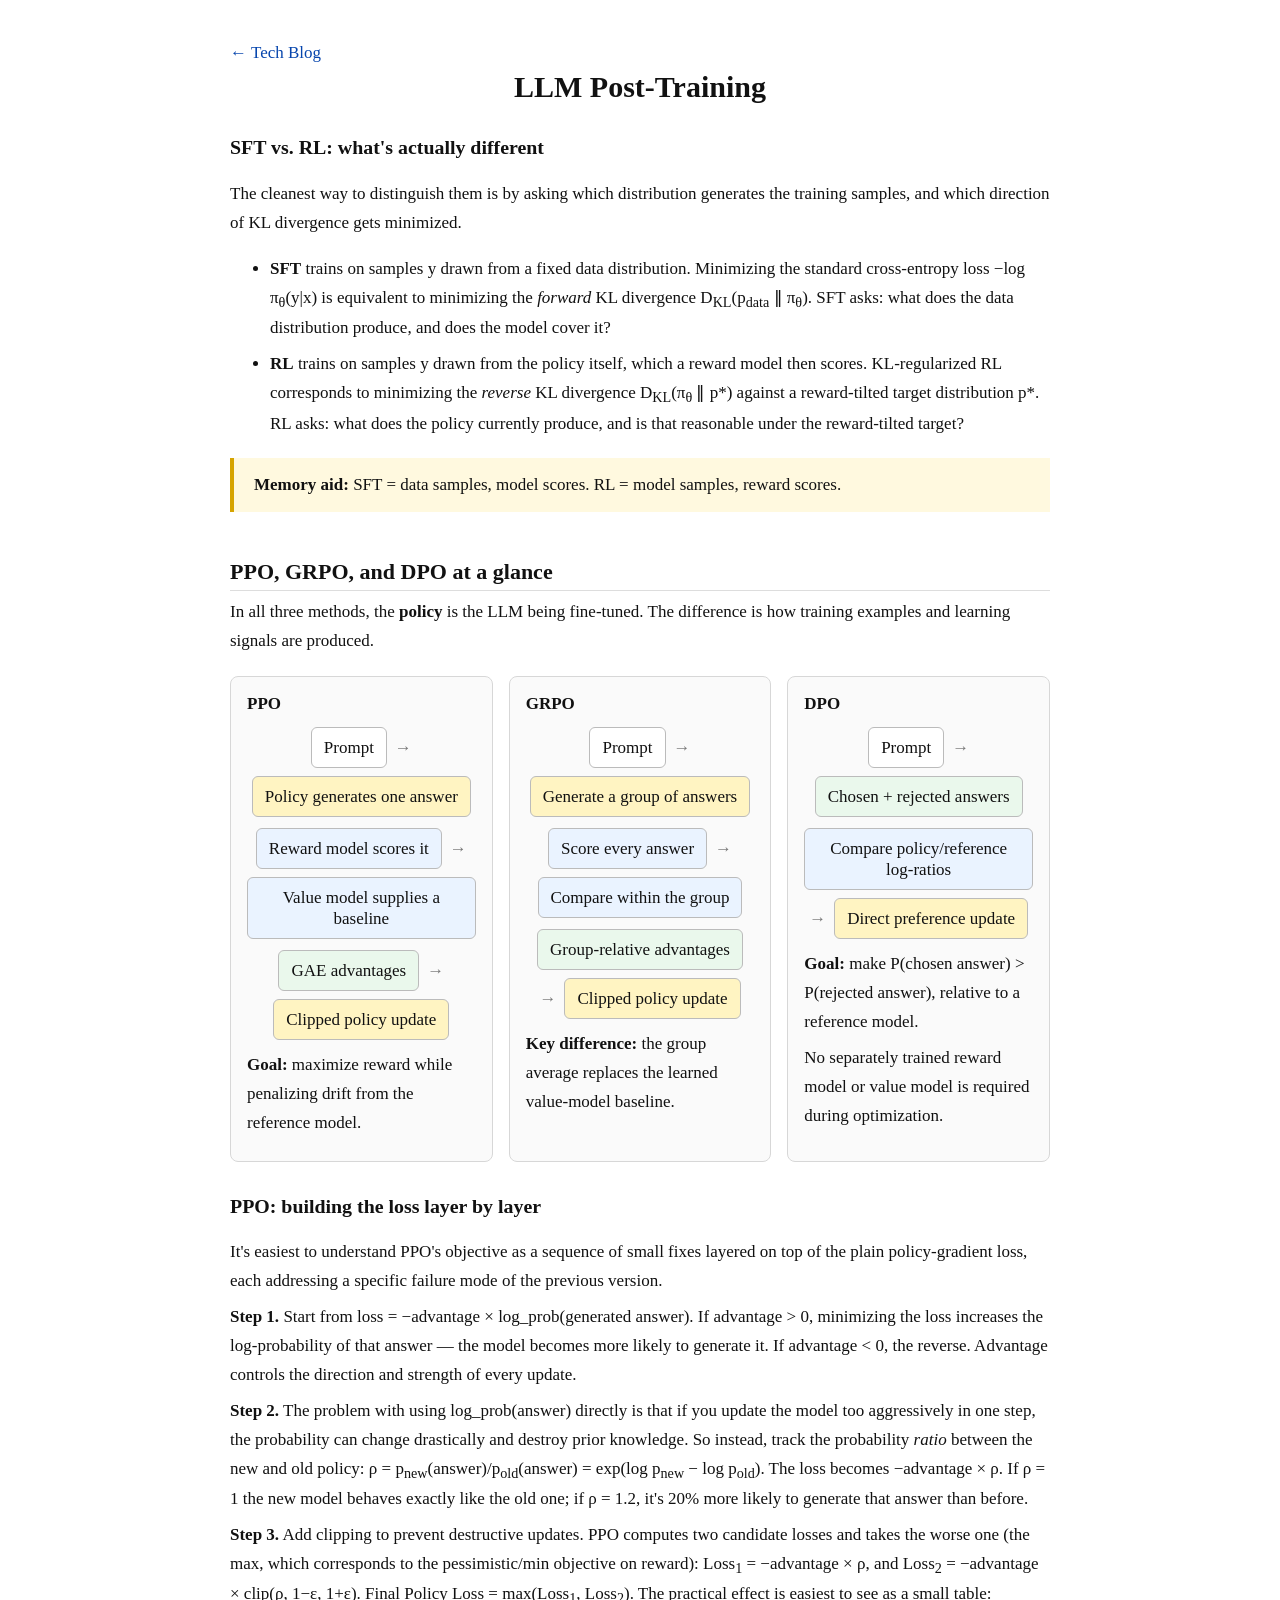
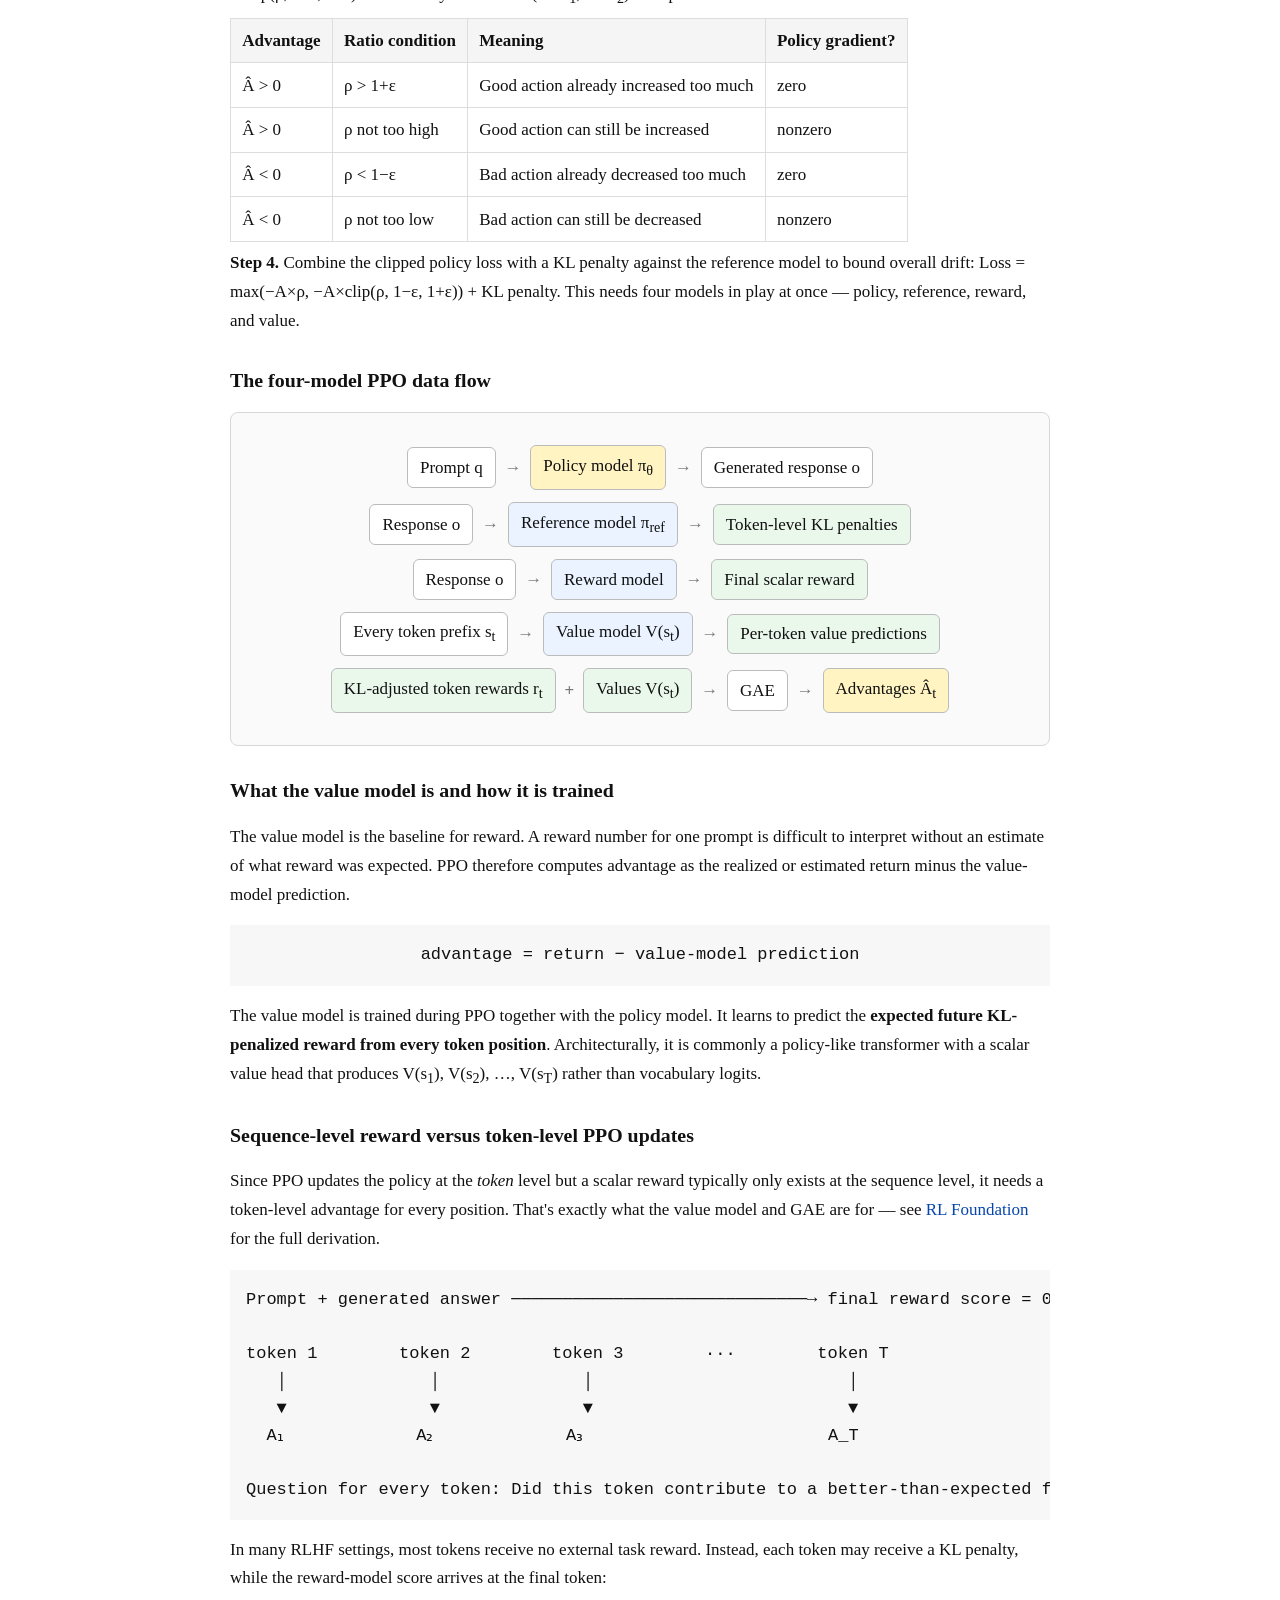
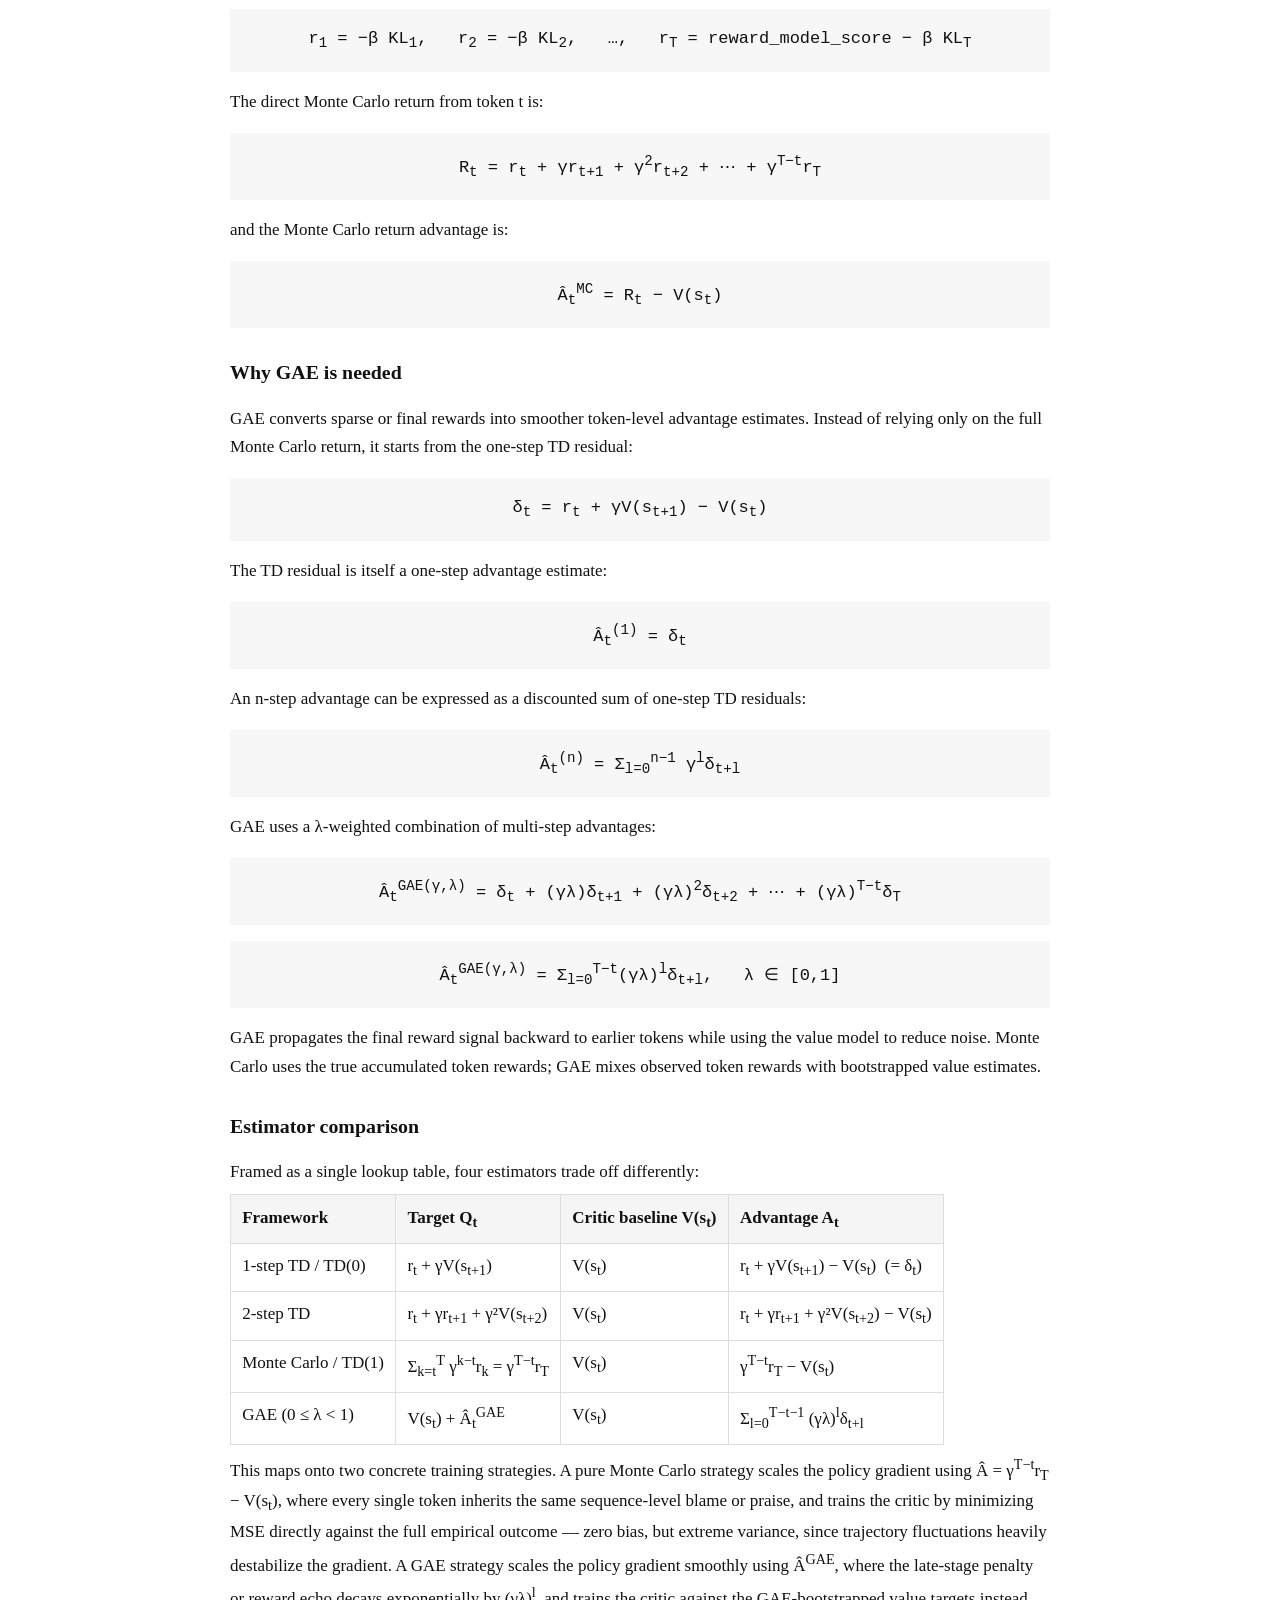
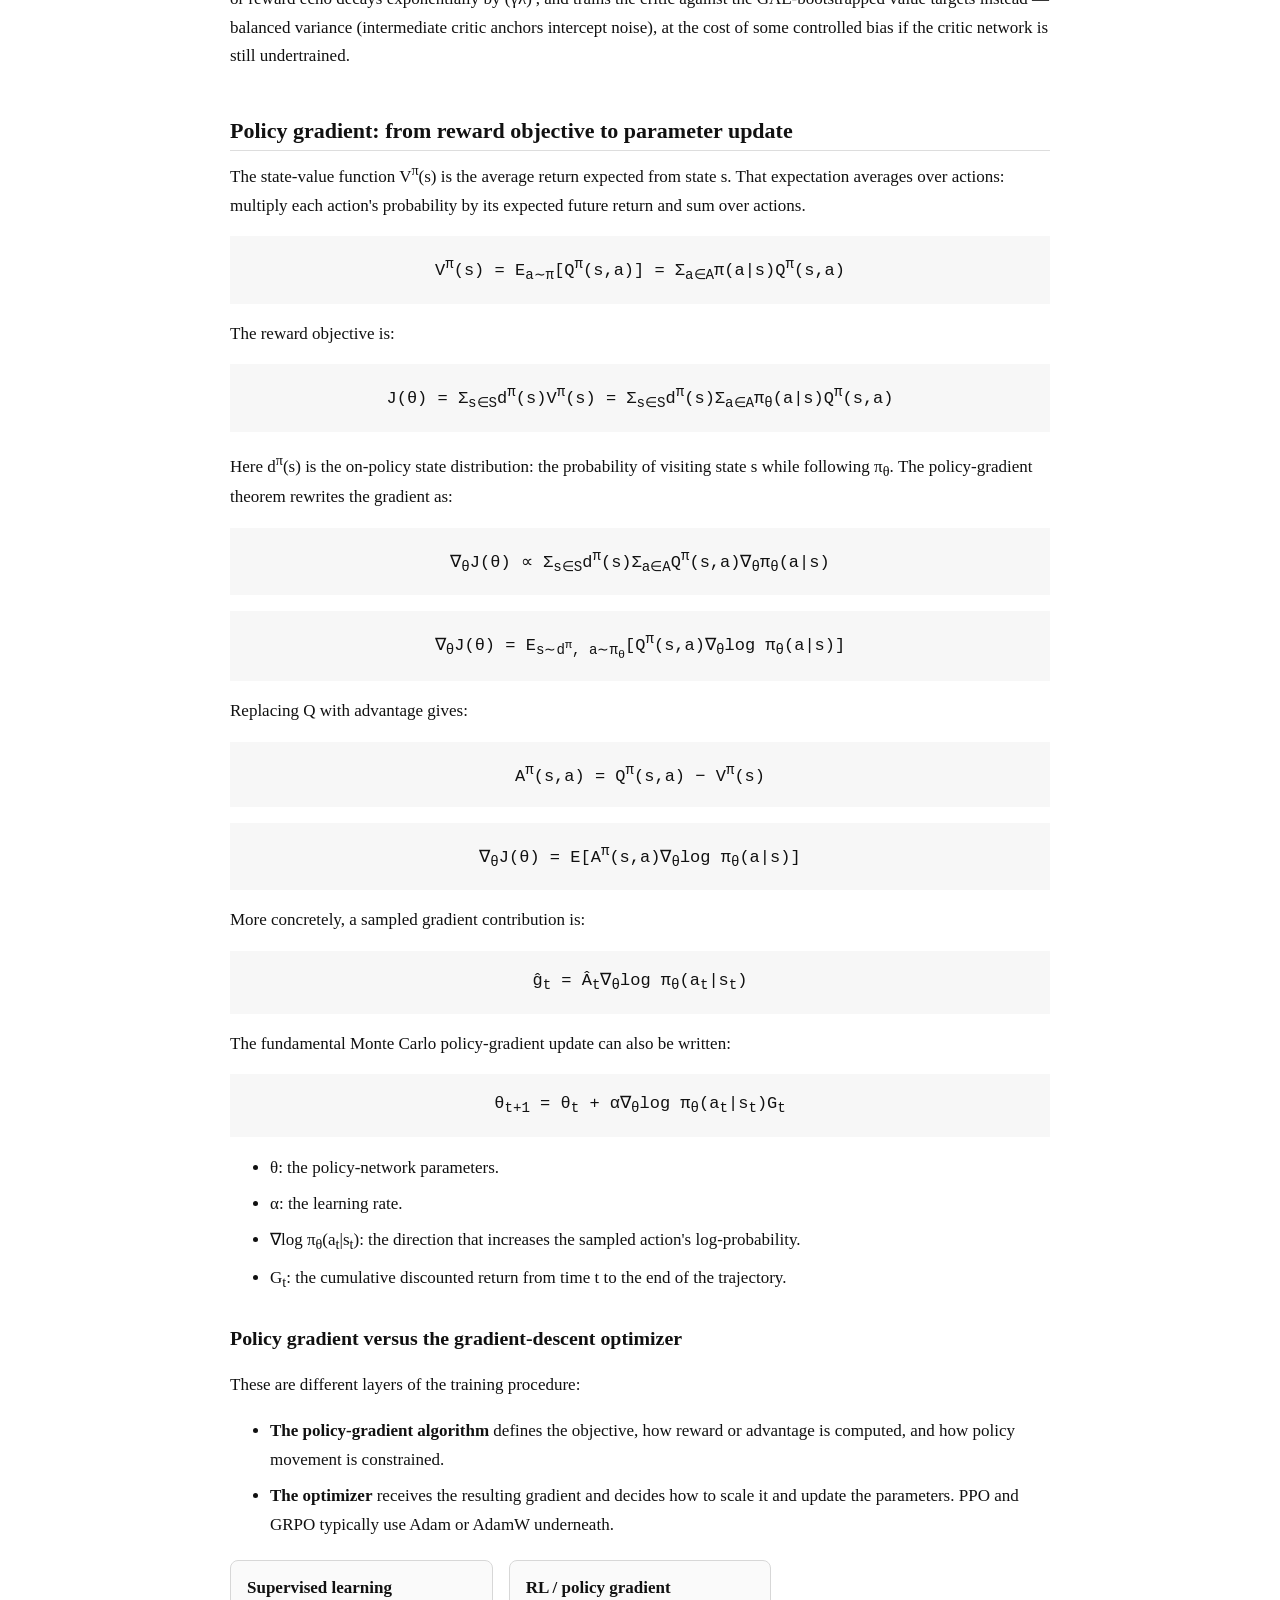
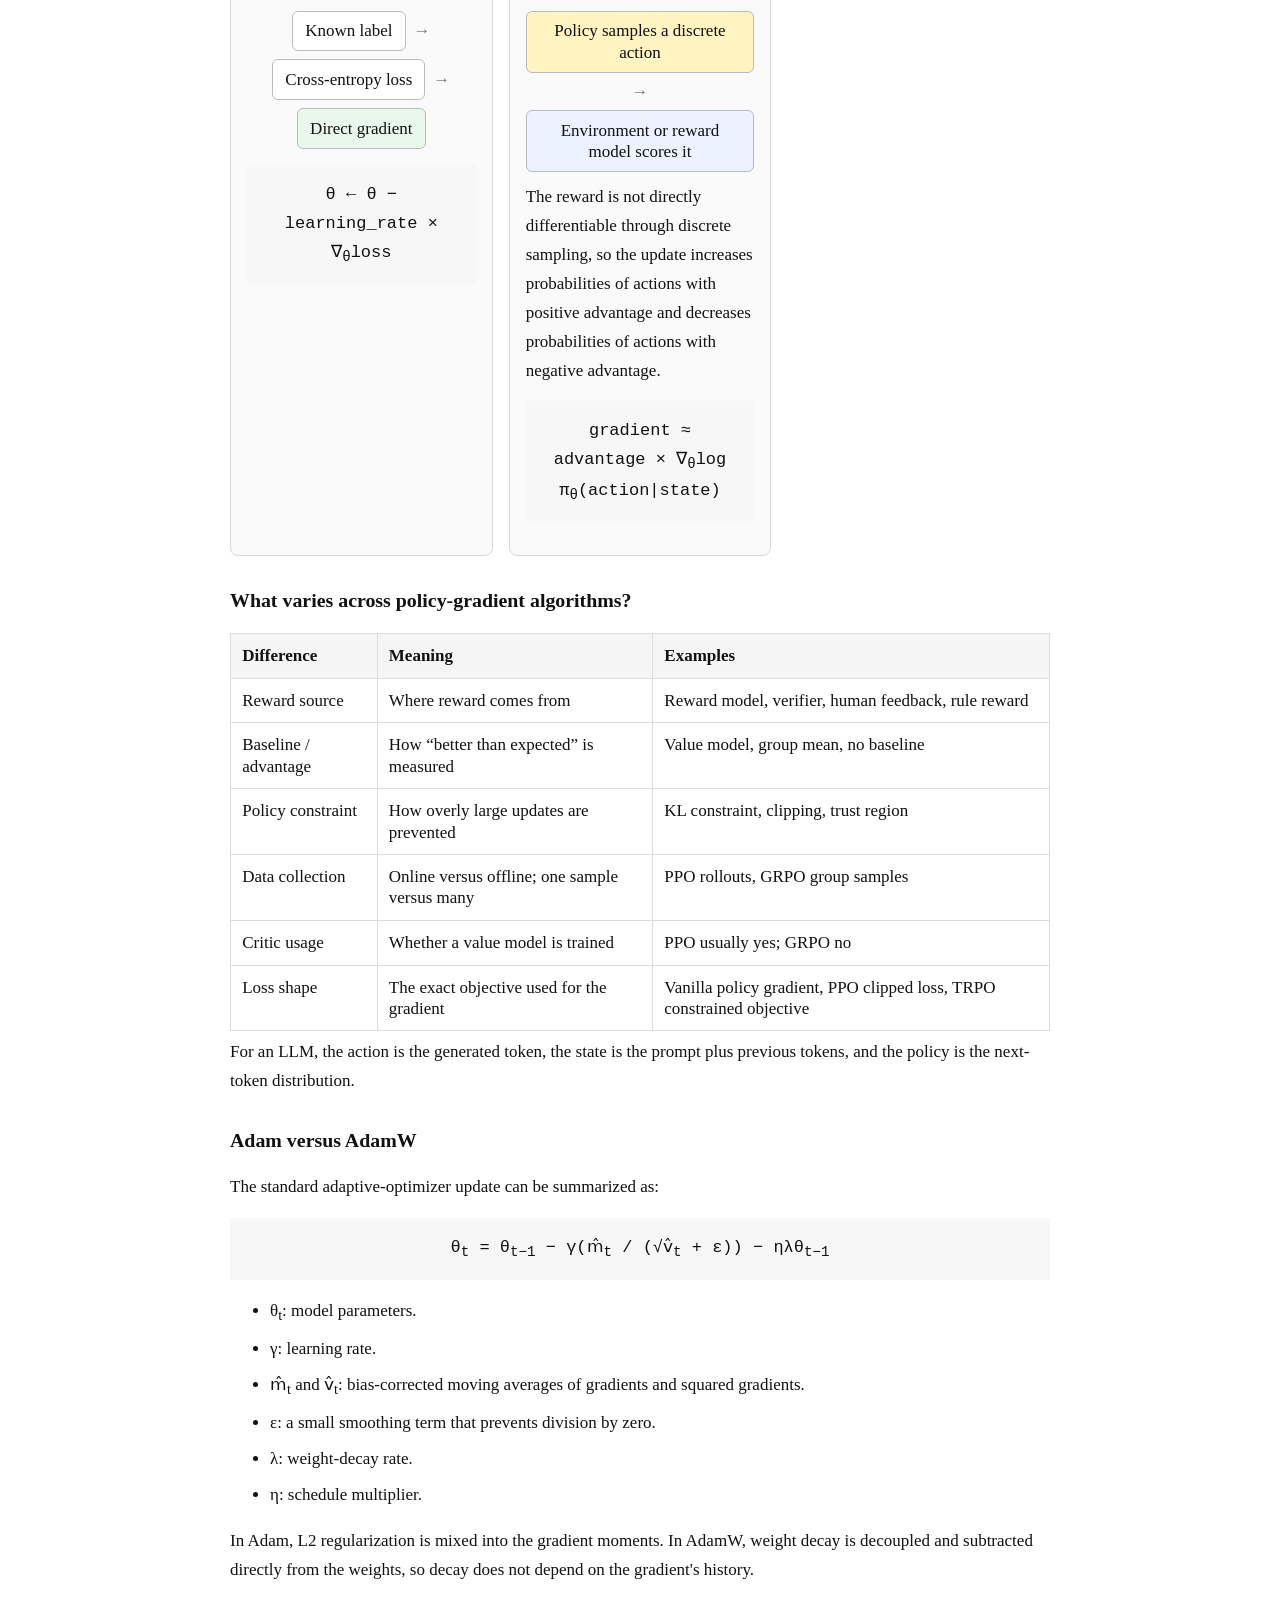
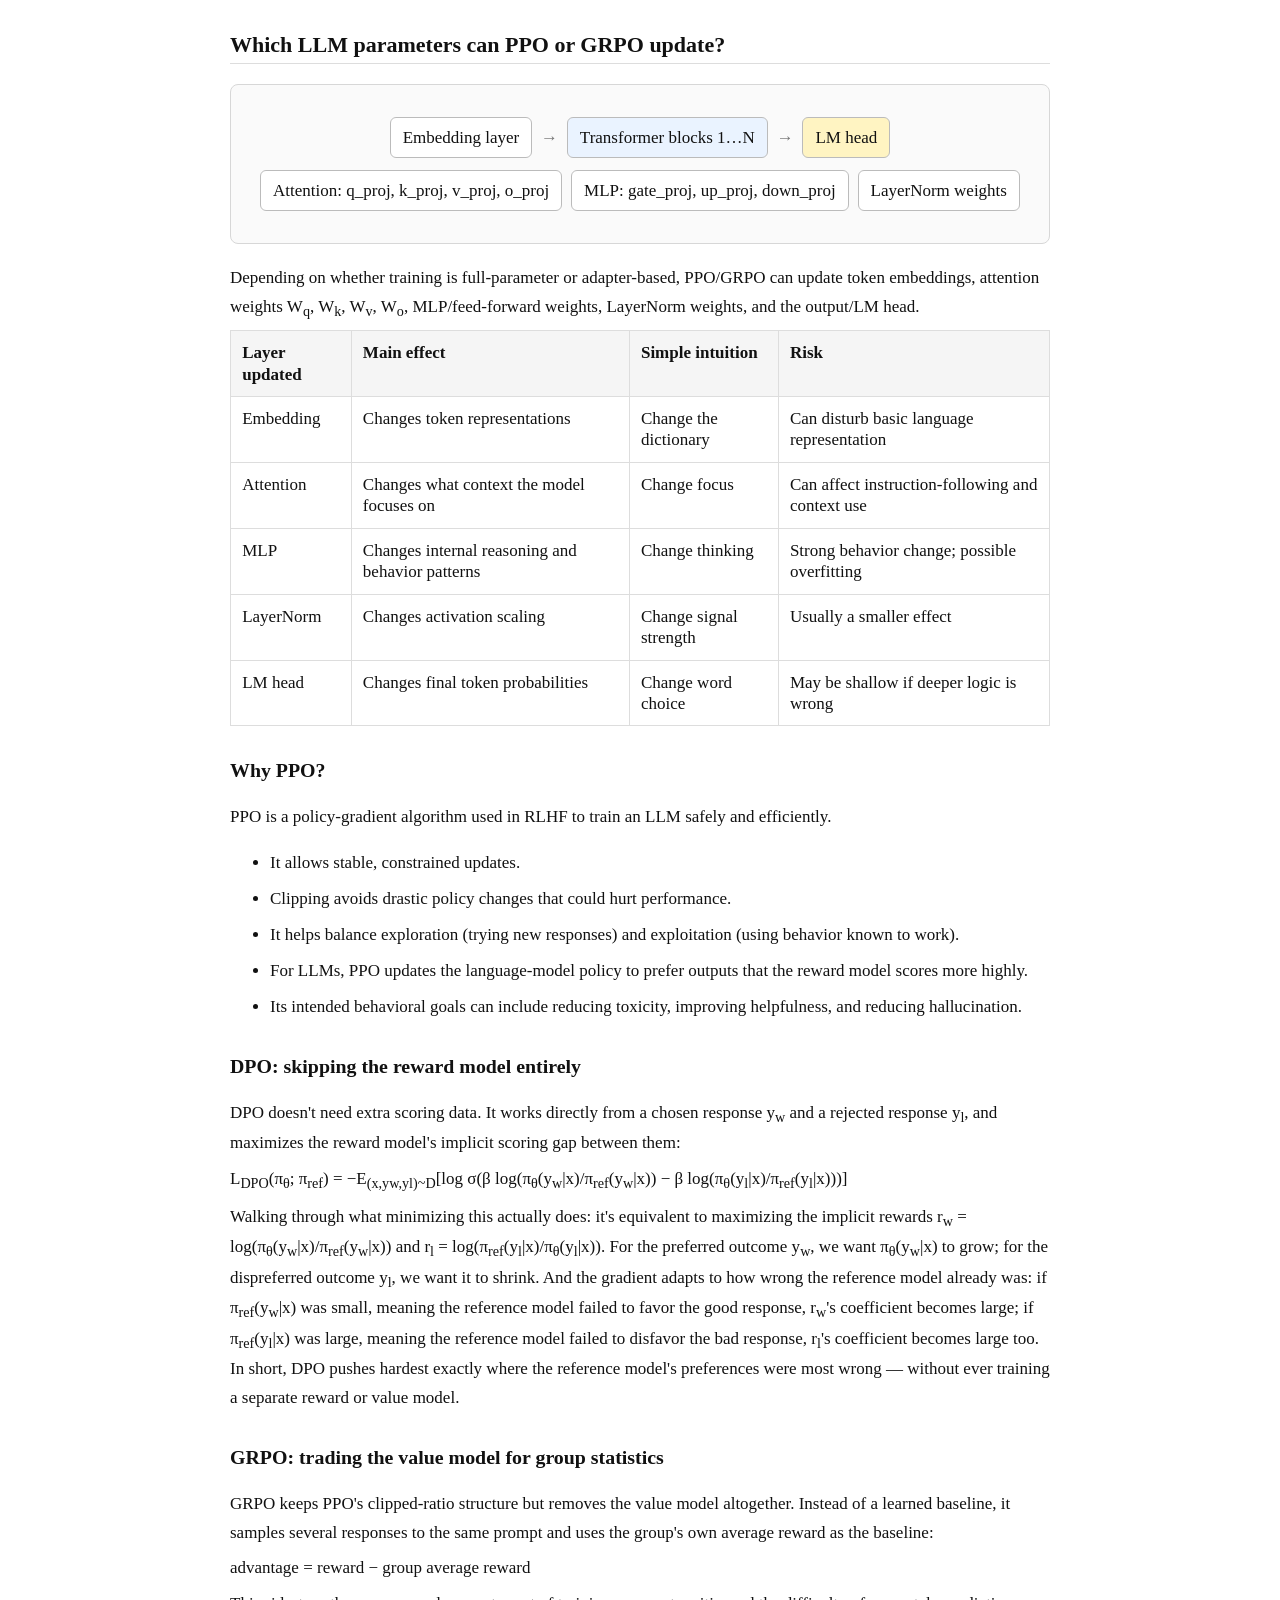
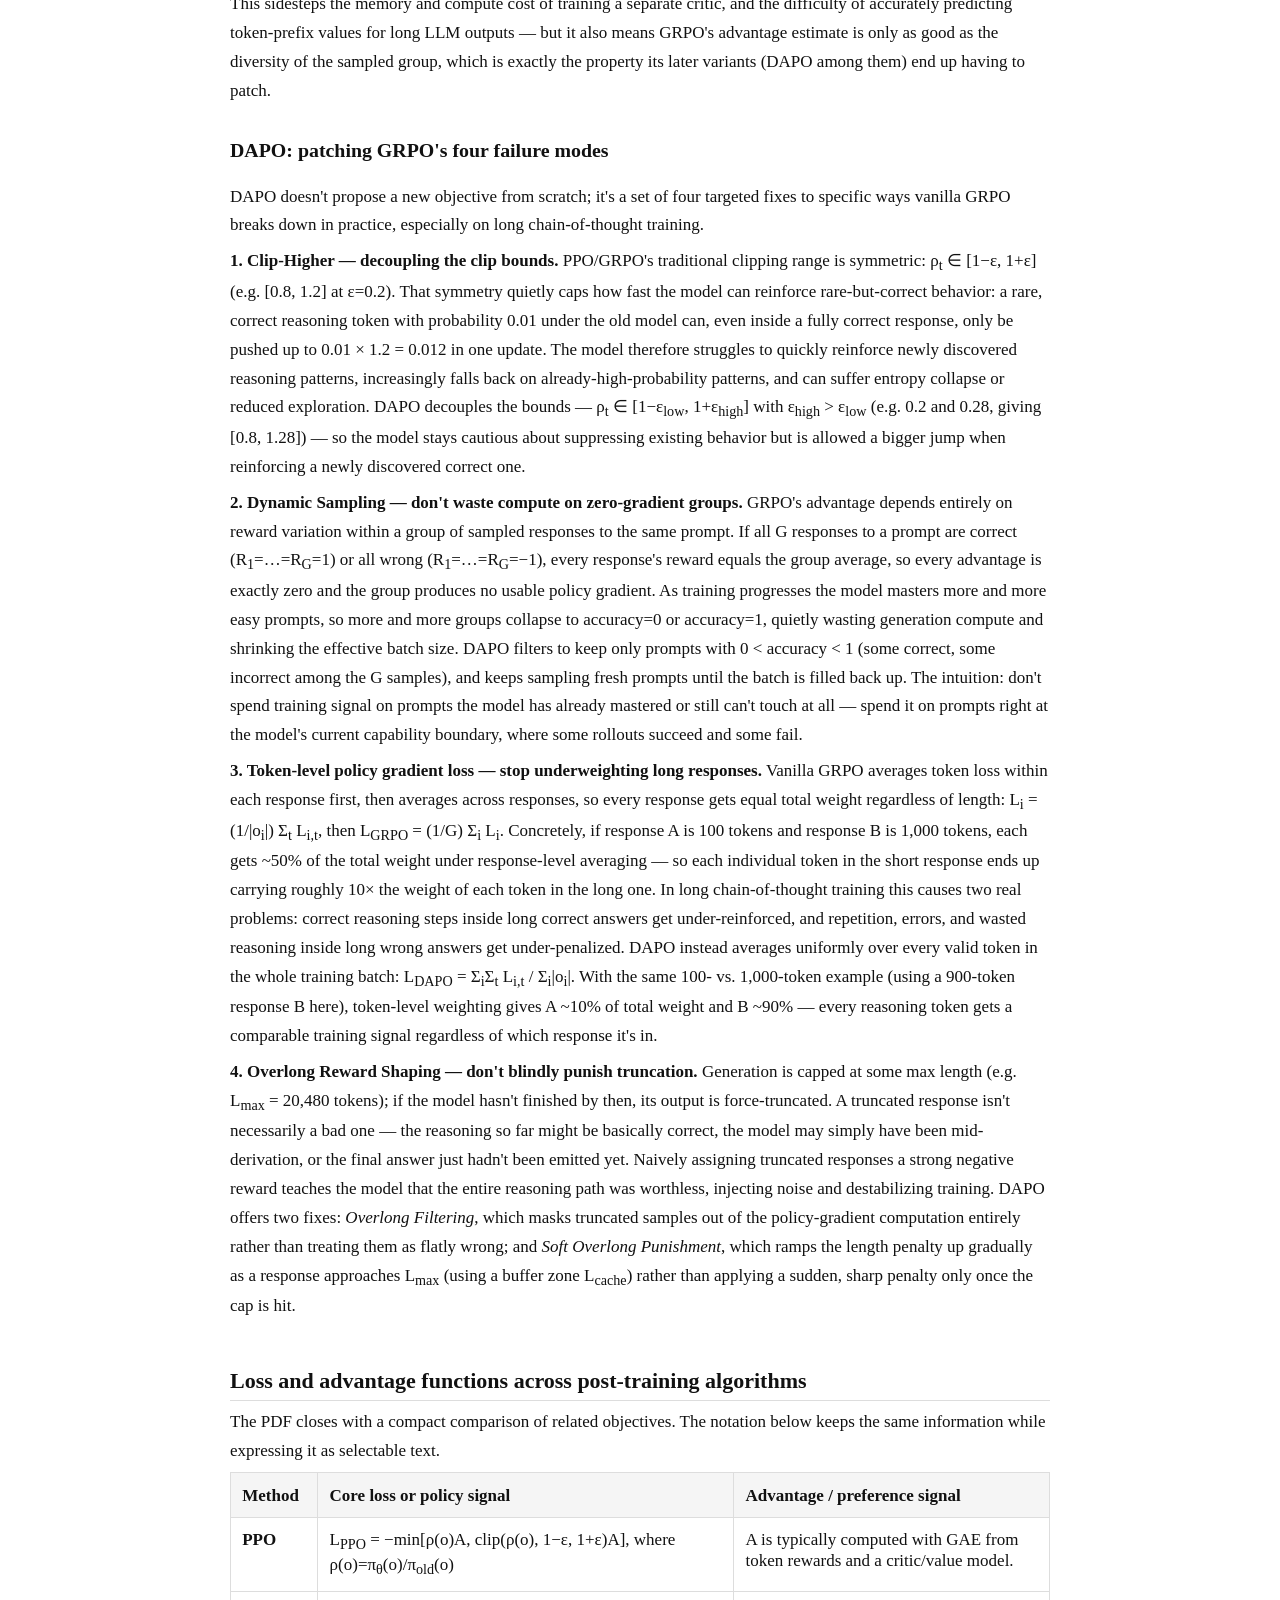
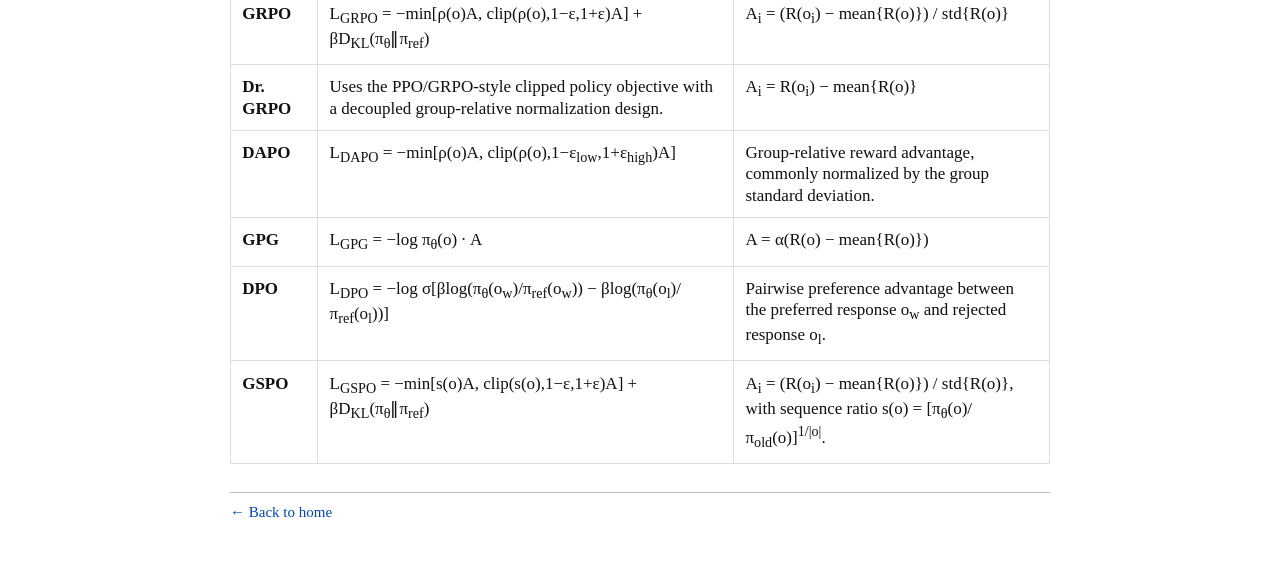
==== llm-post-training.html @ 21032af7 "Add comprehensive LLM post-training guide" ====
<!doctype html>
<html lang="en">
<head>
  <meta charset="utf-8">
  <meta name="viewport" content="width=device-width, initial-scale=1">
  <title>LLM Post-Training — Tech Blog — Anqi Bao</title>
  <meta name="description" content="Anqi Bao's notes on LLM post-training: SFT vs. RL, PPO, DPO, GRPO, and DAPO's fixes to GRPO's failure modes.">
  <link rel="stylesheet" href="style.css">
  <style>
    .notes-section { max-width: 980px; margin-inline: auto; }
    .notes-section h2 { margin-top: 3rem; padding-bottom: .4rem; border-bottom: 1px solid #ddd; }
    .notes-section h3 { margin-top: 2rem; }
    .notes-section p, .notes-section li { line-height: 1.7; }
    .notes-section li + li { margin-top: .45rem; }
    .math-block { margin: 1rem 0; padding: 1rem 1.25rem; overflow-x: auto; background: #f7f7f7; font-family: ui-monospace, SFMono-Regular, Menlo, Consolas, monospace; line-height: 1.7; text-align: center; }
    .flow-grid { display: grid; grid-template-columns: repeat(3, minmax(0, 1fr)); gap: 1rem; margin: 1.25rem 0; }
    .flow-card { padding: 1rem; border: 1px solid #d7d7d7; border-radius: 8px; background: #fafafa; }
    .flow-card h4 { margin: 0 0 .8rem; }
    .flow-line { display: flex; align-items: center; justify-content: center; gap: .5rem; flex-wrap: wrap; margin: .7rem 0; }
    .flow-node { padding: .55rem .75rem; border: 1px solid #bbb; border-radius: 6px; background: #fff; text-align: center; }
    .flow-node.policy { background: #fff4c2; }
    .flow-node.model { background: #eaf3ff; }
    .flow-node.signal { background: #eaf8ec; }
    .arrow { color: #777; font-weight: 700; }
    .architecture { margin: 1.25rem 0; padding: 1.25rem; border: 1px solid #d7d7d7; border-radius: 8px; background: #fafafa; }
    .architecture-row { display: flex; align-items: center; justify-content: center; gap: .55rem; flex-wrap: wrap; margin: .75rem 0; }
    .timeline { margin: 1rem 0; padding: 1rem; overflow-x: auto; white-space: pre; background: #f7f7f7; font-family: ui-monospace, SFMono-Regular, Menlo, Consolas, monospace; line-height: 1.6; }
    .note-box { margin: 1.25rem 0; padding: 1rem 1.25rem; border-left: 4px solid #d6a400; background: #fff9df; }
    .notes-section table { display: block; width: 100%; overflow-x: auto; border-collapse: collapse; }
    .notes-section th, .notes-section td { padding: .7rem; border: 1px solid #ddd; text-align: left; vertical-align: top; }
    .notes-section th { background: #f5f5f5; }
    @media (max-width: 760px) { .flow-grid { grid-template-columns: 1fr; } }
  </style>
</head>
<body>
  <main>
    <header class="notes-header">
      <p><a href="notes.html">&larr; Tech Blog</a></p>
      <h1>LLM Post-Training</h1>
    </header>

    <section class="notes-section">
      <h3>SFT vs. RL: what's actually different</h3>
      <p>The cleanest way to distinguish them is by asking which distribution generates the training samples, and which direction of KL divergence gets minimized.</p>
      <ul>
        <li><strong>SFT</strong> trains on samples y drawn from a fixed data distribution. Minimizing the standard cross-entropy loss −log π<sub>θ</sub>(y|x) is equivalent to minimizing the <em>forward</em> KL divergence D<sub>KL</sub>(p<sub>data</sub> ‖ π<sub>θ</sub>). SFT asks: what does the data distribution produce, and does the model cover it?</li>
        <li><strong>RL</strong> trains on samples y drawn from the policy itself, which a reward model then scores. KL-regularized RL corresponds to minimizing the <em>reverse</em> KL divergence D<sub>KL</sub>(π<sub>θ</sub> ‖ p*) against a reward-tilted target distribution p*. RL asks: what does the policy currently produce, and is that reasonable under the reward-tilted target?</li>
      </ul>
      <div class="note-box"><strong>Memory aid:</strong> SFT = data samples, model scores. RL = model samples, reward scores.</div>

      <h2>PPO, GRPO, and DPO at a glance</h2>
      <p>In all three methods, the <strong>policy</strong> is the LLM being fine-tuned. The difference is how training examples and learning signals are produced.</p>
      <div class="flow-grid" aria-label="Comparison of PPO, GRPO, and DPO workflows">
        <section class="flow-card">
          <h4>PPO</h4>
          <div class="flow-line"><span class="flow-node">Prompt</span><span class="arrow">→</span><span class="flow-node policy">Policy generates one answer</span></div>
          <div class="flow-line"><span class="flow-node model">Reward model scores it</span><span class="arrow">→</span><span class="flow-node model">Value model supplies a baseline</span></div>
          <div class="flow-line"><span class="flow-node signal">GAE advantages</span><span class="arrow">→</span><span class="flow-node policy">Clipped policy update</span></div>
          <p><strong>Goal:</strong> maximize reward while penalizing drift from the reference model.</p>
        </section>
        <section class="flow-card">
          <h4>GRPO</h4>
          <div class="flow-line"><span class="flow-node">Prompt</span><span class="arrow">→</span><span class="flow-node policy">Generate a group of answers</span></div>
          <div class="flow-line"><span class="flow-node model">Score every answer</span><span class="arrow">→</span><span class="flow-node model">Compare within the group</span></div>
          <div class="flow-line"><span class="flow-node signal">Group-relative advantages</span><span class="arrow">→</span><span class="flow-node policy">Clipped policy update</span></div>
          <p><strong>Key difference:</strong> the group average replaces the learned value-model baseline.</p>
        </section>
        <section class="flow-card">
          <h4>DPO</h4>
          <div class="flow-line"><span class="flow-node">Prompt</span><span class="arrow">→</span><span class="flow-node signal">Chosen + rejected answers</span></div>
          <div class="flow-line"><span class="flow-node model">Compare policy/reference log-ratios</span><span class="arrow">→</span><span class="flow-node policy">Direct preference update</span></div>
          <p><strong>Goal:</strong> make P(chosen answer) &gt; P(rejected answer), relative to a reference model.</p>
          <p>No separately trained reward model or value model is required during optimization.</p>
        </section>
      </div>

      <h3>PPO: building the loss layer by layer</h3>
      <p>It's easiest to understand PPO's objective as a sequence of small fixes layered on top of the plain policy-gradient loss, each addressing a specific failure mode of the previous version.</p>
      <p><strong>Step 1.</strong> Start from loss = −advantage × log_prob(generated answer). If advantage &gt; 0, minimizing the loss increases the log-probability of that answer &mdash; the model becomes more likely to generate it. If advantage &lt; 0, the reverse. Advantage controls the direction and strength of every update.</p>
      <p><strong>Step 2.</strong> The problem with using log_prob(answer) directly is that if you update the model too aggressively in one step, the probability can change drastically and destroy prior knowledge. So instead, track the probability <em>ratio</em> between the new and old policy: ρ = p<sub>new</sub>(answer)/p<sub>old</sub>(answer) = exp(log p<sub>new</sub> − log p<sub>old</sub>). The loss becomes −advantage × ρ. If ρ = 1 the new model behaves exactly like the old one; if ρ = 1.2, it's 20% more likely to generate that answer than before.</p>
      <p><strong>Step 3.</strong> Add clipping to prevent destructive updates. PPO computes two candidate losses and takes the worse one (the max, which corresponds to the pessimistic/min objective on reward): Loss<sub>1</sub> = −advantage × ρ, and Loss<sub>2</sub> = −advantage × clip(ρ, 1−ε, 1+ε). Final Policy Loss = max(Loss<sub>1</sub>, Loss<sub>2</sub>). The practical effect is easiest to see as a small table:</p>
      <table>
        <thead><tr><th>Advantage</th><th>Ratio condition</th><th>Meaning</th><th>Policy gradient?</th></tr></thead>
        <tbody>
          <tr><td>Â &gt; 0</td><td>ρ &gt; 1+ε</td><td>Good action already increased too much</td><td>zero</td></tr>
          <tr><td>Â &gt; 0</td><td>ρ not too high</td><td>Good action can still be increased</td><td>nonzero</td></tr>
          <tr><td>Â &lt; 0</td><td>ρ &lt; 1−ε</td><td>Bad action already decreased too much</td><td>zero</td></tr>
          <tr><td>Â &lt; 0</td><td>ρ not too low</td><td>Bad action can still be decreased</td><td>nonzero</td></tr>
        </tbody>
      </table>
      <p><strong>Step 4.</strong> Combine the clipped policy loss with a KL penalty against the reference model to bound overall drift: Loss = max(−A×ρ, −A×clip(ρ, 1−ε, 1+ε)) + KL penalty. This needs four models in play at once &mdash; policy, reference, reward, and value.</p>

      <h3>The four-model PPO data flow</h3>
      <div class="architecture" aria-label="PPO architecture and data flow">
        <div class="architecture-row"><span class="flow-node">Prompt q</span><span class="arrow">→</span><span class="flow-node policy">Policy model π<sub>θ</sub></span><span class="arrow">→</span><span class="flow-node">Generated response o</span></div>
        <div class="architecture-row"><span class="flow-node">Response o</span><span class="arrow">→</span><span class="flow-node model">Reference model π<sub>ref</sub></span><span class="arrow">→</span><span class="flow-node signal">Token-level KL penalties</span></div>
        <div class="architecture-row"><span class="flow-node">Response o</span><span class="arrow">→</span><span class="flow-node model">Reward model</span><span class="arrow">→</span><span class="flow-node signal">Final scalar reward</span></div>
        <div class="architecture-row"><span class="flow-node">Every token prefix s<sub>t</sub></span><span class="arrow">→</span><span class="flow-node model">Value model V(s<sub>t</sub>)</span><span class="arrow">→</span><span class="flow-node signal">Per-token value predictions</span></div>
        <div class="architecture-row"><span class="flow-node signal">KL-adjusted token rewards r<sub>t</sub></span><span class="arrow">+</span><span class="flow-node signal">Values V(s<sub>t</sub>)</span><span class="arrow">→</span><span class="flow-node">GAE</span><span class="arrow">→</span><span class="flow-node policy">Advantages Â<sub>t</sub></span></div>
      </div>

      <h3>What the value model is and how it is trained</h3>
      <p>The value model is the baseline for reward. A reward number for one prompt is difficult to interpret without an estimate of what reward was expected. PPO therefore computes advantage as the realized or estimated return minus the value-model prediction.</p>
      <div class="math-block">advantage = return − value-model prediction</div>
      <p>The value model is trained during PPO together with the policy model. It learns to predict the <strong>expected future KL-penalized reward from every token position</strong>. Architecturally, it is commonly a policy-like transformer with a scalar value head that produces V(s<sub>1</sub>), V(s<sub>2</sub>), …, V(s<sub>T</sub>) rather than vocabulary logits.</p>

      <h3>Sequence-level reward versus token-level PPO updates</h3>
      <p>Since PPO updates the policy at the <em>token</em> level but a scalar reward typically only exists at the sequence level, it needs a token-level advantage for every position. That's exactly what the value model and GAE are for &mdash; see <a href="rl-foundation.html">RL Foundation</a> for the full derivation.</p>
      <div class="timeline" aria-label="Sequence reward and token-level advantages">Prompt + generated answer ─────────────────────────────→ final reward score = 0.8

token 1        token 2        token 3        ···        token T
   │              │              │                         │
   ▼              ▼              ▼                         ▼
  A₁             A₂             A₃                        A_T

Question for every token: Did this token contribute to a better-than-expected final answer?</div>
      <p>In many RLHF settings, most tokens receive no external task reward. Instead, each token may receive a KL penalty, while the reward-model score arrives at the final token:</p>
      <div class="math-block">r<sub>1</sub> = −β KL<sub>1</sub>, &nbsp; r<sub>2</sub> = −β KL<sub>2</sub>, &nbsp; …, &nbsp; r<sub>T</sub> = reward_model_score − β KL<sub>T</sub></div>
      <p>The direct Monte Carlo return from token t is:</p>
      <div class="math-block">R<sub>t</sub> = r<sub>t</sub> + γr<sub>t+1</sub> + γ<sup>2</sup>r<sub>t+2</sub> + ⋯ + γ<sup>T−t</sup>r<sub>T</sub></div>
      <p>and the Monte Carlo return advantage is:</p>
      <div class="math-block">Â<sub>t</sub><sup>MC</sup> = R<sub>t</sub> − V(s<sub>t</sub>)</div>

      <h3>Why GAE is needed</h3>
      <p>GAE converts sparse or final rewards into smoother token-level advantage estimates. Instead of relying only on the full Monte Carlo return, it starts from the one-step TD residual:</p>
      <div class="math-block">δ<sub>t</sub> = r<sub>t</sub> + γV(s<sub>t+1</sub>) − V(s<sub>t</sub>)</div>
      <p>The TD residual is itself a one-step advantage estimate:</p>
      <div class="math-block">Â<sub>t</sub><sup>(1)</sup> = δ<sub>t</sub></div>
      <p>An n-step advantage can be expressed as a discounted sum of one-step TD residuals:</p>
      <div class="math-block">Â<sub>t</sub><sup>(n)</sup> = Σ<sub>l=0</sub><sup>n−1</sup> γ<sup>l</sup>δ<sub>t+l</sub></div>
      <p>GAE uses a λ-weighted combination of multi-step advantages:</p>
      <div class="math-block">Â<sub>t</sub><sup>GAE(γ,λ)</sup> = δ<sub>t</sub> + (γλ)δ<sub>t+1</sub> + (γλ)<sup>2</sup>δ<sub>t+2</sub> + ⋯ + (γλ)<sup>T−t</sup>δ<sub>T</sub></div>
      <div class="math-block">Â<sub>t</sub><sup>GAE(γ,λ)</sup> = Σ<sub>l=0</sub><sup>T−t</sup>(γλ)<sup>l</sup>δ<sub>t+l</sub>, &nbsp; λ ∈ [0,1]</div>
      <p>GAE propagates the final reward signal backward to earlier tokens while using the value model to reduce noise. Monte Carlo uses the true accumulated token rewards; GAE mixes observed token rewards with bootstrapped value estimates.</p>

      <h3>Estimator comparison</h3>
      <p>Framed as a single lookup table, four estimators trade off differently:</p>
      <table>
        <thead><tr><th>Framework</th><th>Target Q<sub>t</sub></th><th>Critic baseline V(s<sub>t</sub>)</th><th>Advantage A<sub>t</sub></th></tr></thead>
        <tbody>
          <tr><td>1-step TD / TD(0)</td><td>r<sub>t</sub> + γV(s<sub>t+1</sub>)</td><td>V(s<sub>t</sub>)</td><td>r<sub>t</sub> + γV(s<sub>t+1</sub>) − V(s<sub>t</sub>) &nbsp;(= δ<sub>t</sub>)</td></tr>
          <tr><td>2-step TD</td><td>r<sub>t</sub> + γr<sub>t+1</sub> + γ&sup2;V(s<sub>t+2</sub>)</td><td>V(s<sub>t</sub>)</td><td>r<sub>t</sub> + γr<sub>t+1</sub> + γ&sup2;V(s<sub>t+2</sub>) − V(s<sub>t</sub>)</td></tr>
          <tr><td>Monte Carlo / TD(1)</td><td>Σ<sub>k=t</sub><sup>T</sup> γ<sup>k−t</sup>r<sub>k</sub> = γ<sup>T−t</sup>r<sub>T</sub></td><td>V(s<sub>t</sub>)</td><td>γ<sup>T−t</sup>r<sub>T</sub> − V(s<sub>t</sub>)</td></tr>
          <tr><td>GAE (0 ≤ λ &lt; 1)</td><td>V(s<sub>t</sub>) + Â<sub>t</sub><sup>GAE</sup></td><td>V(s<sub>t</sub>)</td><td>Σ<sub>l=0</sub><sup>T−t−1</sup> (γλ)<sup>l</sup>δ<sub>t+l</sub></td></tr>
        </tbody>
      </table>
      <p>This maps onto two concrete training strategies. A pure Monte Carlo strategy scales the policy gradient using Â = γ<sup>T−t</sup>r<sub>T</sub> − V(s<sub>t</sub>), where every single token inherits the same sequence-level blame or praise, and trains the critic by minimizing MSE directly against the full empirical outcome &mdash; zero bias, but extreme variance, since trajectory fluctuations heavily destabilize the gradient. A GAE strategy scales the policy gradient smoothly using Â<sup>GAE</sup>, where the late-stage penalty or reward echo decays exponentially by (γλ)<sup>l</sup>, and trains the critic against the GAE-bootstrapped value targets instead &mdash; balanced variance (intermediate critic anchors intercept noise), at the cost of some controlled bias if the critic network is still undertrained.</p>

      <h2>Policy gradient: from reward objective to parameter update</h2>
      <p>The state-value function V<sup>π</sup>(s) is the average return expected from state s. That expectation averages over actions: multiply each action's probability by its expected future return and sum over actions.</p>
      <div class="math-block">V<sup>π</sup>(s) = E<sub>a∼π</sub>[Q<sup>π</sup>(s,a)] = Σ<sub>a∈A</sub>π(a|s)Q<sup>π</sup>(s,a)</div>
      <p>The reward objective is:</p>
      <div class="math-block">J(θ) = Σ<sub>s∈S</sub>d<sup>π</sup>(s)V<sup>π</sup>(s) = Σ<sub>s∈S</sub>d<sup>π</sup>(s)Σ<sub>a∈A</sub>π<sub>θ</sub>(a|s)Q<sup>π</sup>(s,a)</div>
      <p>Here d<sup>π</sup>(s) is the on-policy state distribution: the probability of visiting state s while following π<sub>θ</sub>. The policy-gradient theorem rewrites the gradient as:</p>
      <div class="math-block">∇<sub>θ</sub>J(θ) ∝ Σ<sub>s∈S</sub>d<sup>π</sup>(s)Σ<sub>a∈A</sub>Q<sup>π</sup>(s,a)∇<sub>θ</sub>π<sub>θ</sub>(a|s)</div>
      <div class="math-block">∇<sub>θ</sub>J(θ) = E<sub>s∼d<sup>π</sup>, a∼π<sub>θ</sub></sub>[Q<sup>π</sup>(s,a)∇<sub>θ</sub>log π<sub>θ</sub>(a|s)]</div>
      <p>Replacing Q with advantage gives:</p>
      <div class="math-block">A<sup>π</sup>(s,a) = Q<sup>π</sup>(s,a) − V<sup>π</sup>(s)</div>
      <div class="math-block">∇<sub>θ</sub>J(θ) = E[A<sup>π</sup>(s,a)∇<sub>θ</sub>log π<sub>θ</sub>(a|s)]</div>
      <p>More concretely, a sampled gradient contribution is:</p>
      <div class="math-block">ĝ<sub>t</sub> = Â<sub>t</sub>∇<sub>θ</sub>log π<sub>θ</sub>(a<sub>t</sub>|s<sub>t</sub>)</div>
      <p>The fundamental Monte Carlo policy-gradient update can also be written:</p>
      <div class="math-block">θ<sub>t+1</sub> = θ<sub>t</sub> + α∇<sub>θ</sub>log π<sub>θ</sub>(a<sub>t</sub>|s<sub>t</sub>)G<sub>t</sub></div>
      <ul>
        <li>θ: the policy-network parameters.</li>
        <li>α: the learning rate.</li>
        <li>∇log π<sub>θ</sub>(a<sub>t</sub>|s<sub>t</sub>): the direction that increases the sampled action's log-probability.</li>
        <li>G<sub>t</sub>: the cumulative discounted return from time t to the end of the trajectory.</li>
      </ul>

      <h3>Policy gradient versus the gradient-descent optimizer</h3>
      <p>These are different layers of the training procedure:</p>
      <ul>
        <li><strong>The policy-gradient algorithm</strong> defines the objective, how reward or advantage is computed, and how policy movement is constrained.</li>
        <li><strong>The optimizer</strong> receives the resulting gradient and decides how to scale it and update the parameters. PPO and GRPO typically use Adam or AdamW underneath.</li>
      </ul>
      <div class="flow-grid" aria-label="Supervised learning and policy-gradient learning comparison">
        <section class="flow-card">
          <h4>Supervised learning</h4>
          <div class="flow-line"><span class="flow-node">Known label</span><span class="arrow">→</span><span class="flow-node">Cross-entropy loss</span><span class="arrow">→</span><span class="flow-node signal">Direct gradient</span></div>
          <div class="math-block">θ ← θ − learning_rate × ∇<sub>θ</sub>loss</div>
        </section>
        <section class="flow-card">
          <h4>RL / policy gradient</h4>
          <div class="flow-line"><span class="flow-node policy">Policy samples a discrete action</span><span class="arrow">→</span><span class="flow-node model">Environment or reward model scores it</span></div>
          <p>The reward is not directly differentiable through discrete sampling, so the update increases probabilities of actions with positive advantage and decreases probabilities of actions with negative advantage.</p>
          <div class="math-block">gradient ≈ advantage × ∇<sub>θ</sub>log π<sub>θ</sub>(action|state)</div>
        </section>
      </div>

      <h3>What varies across policy-gradient algorithms?</h3>
      <table>
        <thead><tr><th>Difference</th><th>Meaning</th><th>Examples</th></tr></thead>
        <tbody>
          <tr><td>Reward source</td><td>Where reward comes from</td><td>Reward model, verifier, human feedback, rule reward</td></tr>
          <tr><td>Baseline / advantage</td><td>How “better than expected” is measured</td><td>Value model, group mean, no baseline</td></tr>
          <tr><td>Policy constraint</td><td>How overly large updates are prevented</td><td>KL constraint, clipping, trust region</td></tr>
          <tr><td>Data collection</td><td>Online versus offline; one sample versus many</td><td>PPO rollouts, GRPO group samples</td></tr>
          <tr><td>Critic usage</td><td>Whether a value model is trained</td><td>PPO usually yes; GRPO no</td></tr>
          <tr><td>Loss shape</td><td>The exact objective used for the gradient</td><td>Vanilla policy gradient, PPO clipped loss, TRPO constrained objective</td></tr>
        </tbody>
      </table>
      <p>For an LLM, the action is the generated token, the state is the prompt plus previous tokens, and the policy is the next-token distribution.</p>

      <h3>Adam versus AdamW</h3>
      <p>The standard adaptive-optimizer update can be summarized as:</p>
      <div class="math-block">θ<sub>t</sub> = θ<sub>t−1</sub> − γ(m̂<sub>t</sub> / (√v̂<sub>t</sub> + ε)) − ηλθ<sub>t−1</sub></div>
      <ul>
        <li>θ<sub>t</sub>: model parameters.</li>
        <li>γ: learning rate.</li>
        <li>m̂<sub>t</sub> and v̂<sub>t</sub>: bias-corrected moving averages of gradients and squared gradients.</li>
        <li>ε: a small smoothing term that prevents division by zero.</li>
        <li>λ: weight-decay rate.</li>
        <li>η: schedule multiplier.</li>
      </ul>
      <p>In Adam, L2 regularization is mixed into the gradient moments. In AdamW, weight decay is decoupled and subtracted directly from the weights, so decay does not depend on the gradient's history.</p>

      <h2>Which LLM parameters can PPO or GRPO update?</h2>
      <div class="architecture" aria-label="Trainable LLM parameter stack">
        <div class="architecture-row"><span class="flow-node">Embedding layer</span><span class="arrow">→</span><span class="flow-node model">Transformer blocks 1…N</span><span class="arrow">→</span><span class="flow-node policy">LM head</span></div>
        <div class="architecture-row"><span class="flow-node">Attention: q_proj, k_proj, v_proj, o_proj</span><span class="flow-node">MLP: gate_proj, up_proj, down_proj</span><span class="flow-node">LayerNorm weights</span></div>
      </div>
      <p>Depending on whether training is full-parameter or adapter-based, PPO/GRPO can update token embeddings, attention weights W<sub>q</sub>, W<sub>k</sub>, W<sub>v</sub>, W<sub>o</sub>, MLP/feed-forward weights, LayerNorm weights, and the output/LM head.</p>
      <table>
        <thead><tr><th>Layer updated</th><th>Main effect</th><th>Simple intuition</th><th>Risk</th></tr></thead>
        <tbody>
          <tr><td>Embedding</td><td>Changes token representations</td><td>Change the dictionary</td><td>Can disturb basic language representation</td></tr>
          <tr><td>Attention</td><td>Changes what context the model focuses on</td><td>Change focus</td><td>Can affect instruction-following and context use</td></tr>
          <tr><td>MLP</td><td>Changes internal reasoning and behavior patterns</td><td>Change thinking</td><td>Strong behavior change; possible overfitting</td></tr>
          <tr><td>LayerNorm</td><td>Changes activation scaling</td><td>Change signal strength</td><td>Usually a smaller effect</td></tr>
          <tr><td>LM head</td><td>Changes final token probabilities</td><td>Change word choice</td><td>May be shallow if deeper logic is wrong</td></tr>
        </tbody>
      </table>

      <h3>Why PPO?</h3>
      <p>PPO is a policy-gradient algorithm used in RLHF to train an LLM safely and efficiently.</p>
      <ul>
        <li>It allows stable, constrained updates.</li>
        <li>Clipping avoids drastic policy changes that could hurt performance.</li>
        <li>It helps balance exploration (trying new responses) and exploitation (using behavior known to work).</li>
        <li>For LLMs, PPO updates the language-model policy to prefer outputs that the reward model scores more highly.</li>
        <li>Its intended behavioral goals can include reducing toxicity, improving helpfulness, and reducing hallucination.</li>
      </ul>

      <h3>DPO: skipping the reward model entirely</h3>
      <p>DPO doesn't need extra scoring data. It works directly from a chosen response y<sub>w</sub> and a rejected response y<sub>l</sub>, and maximizes the reward model's implicit scoring gap between them:</p>
      <p>L<sub>DPO</sub>(π<sub>θ</sub>; π<sub>ref</sub>) = −E<sub>(x,yw,yl)~D</sub>[log σ(β log(π<sub>θ</sub>(y<sub>w</sub>|x)/π<sub>ref</sub>(y<sub>w</sub>|x)) − β log(π<sub>θ</sub>(y<sub>l</sub>|x)/π<sub>ref</sub>(y<sub>l</sub>|x)))]</p>
      <p>Walking through what minimizing this actually does: it's equivalent to maximizing the implicit rewards r<sub>w</sub> = log(π<sub>θ</sub>(y<sub>w</sub>|x)/π<sub>ref</sub>(y<sub>w</sub>|x)) and r<sub>l</sub> = log(π<sub>ref</sub>(y<sub>l</sub>|x)/π<sub>θ</sub>(y<sub>l</sub>|x)). For the preferred outcome y<sub>w</sub>, we want π<sub>θ</sub>(y<sub>w</sub>|x) to grow; for the dispreferred outcome y<sub>l</sub>, we want it to shrink. And the gradient adapts to how wrong the reference model already was: if π<sub>ref</sub>(y<sub>w</sub>|x) was small, meaning the reference model failed to favor the good response, r<sub>w</sub>'s coefficient becomes large; if π<sub>ref</sub>(y<sub>l</sub>|x) was large, meaning the reference model failed to disfavor the bad response, r<sub>l</sub>'s coefficient becomes large too. In short, DPO pushes hardest exactly where the reference model's preferences were most wrong &mdash; without ever training a separate reward or value model.</p>

      <h3>GRPO: trading the value model for group statistics</h3>
      <p>GRPO keeps PPO's clipped-ratio structure but removes the value model altogether. Instead of a learned baseline, it samples several responses to the same prompt and uses the group's own average reward as the baseline:</p>
      <p>advantage = reward − group average reward</p>
      <p>This sidesteps the memory and compute cost of training a separate critic, and the difficulty of accurately predicting token-prefix values for long LLM outputs &mdash; but it also means GRPO's advantage estimate is only as good as the diversity of the sampled group, which is exactly the property its later variants (DAPO among them) end up having to patch.</p>

      <h3>DAPO: patching GRPO's four failure modes</h3>
      <p>DAPO doesn't propose a new objective from scratch; it's a set of four targeted fixes to specific ways vanilla GRPO breaks down in practice, especially on long chain-of-thought training.</p>
      <p><strong>1. Clip-Higher &mdash; decoupling the clip bounds.</strong> PPO/GRPO's traditional clipping range is symmetric: ρ<sub>t</sub> ∈ [1−ε, 1+ε] (e.g. [0.8, 1.2] at ε=0.2). That symmetry quietly caps how fast the model can reinforce rare-but-correct behavior: a rare, correct reasoning token with probability 0.01 under the old model can, even inside a fully correct response, only be pushed up to 0.01 × 1.2 = 0.012 in one update. The model therefore struggles to quickly reinforce newly discovered reasoning patterns, increasingly falls back on already-high-probability patterns, and can suffer entropy collapse or reduced exploration. DAPO decouples the bounds &mdash; ρ<sub>t</sub> ∈ [1−ε<sub>low</sub>, 1+ε<sub>high</sub>] with ε<sub>high</sub> &gt; ε<sub>low</sub> (e.g. 0.2 and 0.28, giving [0.8, 1.28]) &mdash; so the model stays cautious about suppressing existing behavior but is allowed a bigger jump when reinforcing a newly discovered correct one.</p>
      <p><strong>2. Dynamic Sampling &mdash; don't waste compute on zero-gradient groups.</strong> GRPO's advantage depends entirely on reward variation within a group of sampled responses to the same prompt. If all G responses to a prompt are correct (R<sub>1</sub>=&hellip;=R<sub>G</sub>=1) or all wrong (R<sub>1</sub>=&hellip;=R<sub>G</sub>=−1), every response's reward equals the group average, so every advantage is exactly zero and the group produces no usable policy gradient. As training progresses the model masters more and more easy prompts, so more and more groups collapse to accuracy=0 or accuracy=1, quietly wasting generation compute and shrinking the effective batch size. DAPO filters to keep only prompts with 0 &lt; accuracy &lt; 1 (some correct, some incorrect among the G samples), and keeps sampling fresh prompts until the batch is filled back up. The intuition: don't spend training signal on prompts the model has already mastered or still can't touch at all &mdash; spend it on prompts right at the model's current capability boundary, where some rollouts succeed and some fail.</p>
      <p><strong>3. Token-level policy gradient loss &mdash; stop underweighting long responses.</strong> Vanilla GRPO averages token loss within each response first, then averages across responses, so every response gets equal total weight regardless of length: L<sub>i</sub> = (1/|o<sub>i</sub>|) Σ<sub>t</sub> L<sub>i,t</sub>, then L<sub>GRPO</sub> = (1/G) Σ<sub>i</sub> L<sub>i</sub>. Concretely, if response A is 100 tokens and response B is 1,000 tokens, each gets ~50% of the total weight under response-level averaging &mdash; so each individual token in the short response ends up carrying roughly 10× the weight of each token in the long one. In long chain-of-thought training this causes two real problems: correct reasoning steps inside long correct answers get under-reinforced, and repetition, errors, and wasted reasoning inside long wrong answers get under-penalized. DAPO instead averages uniformly over every valid token in the whole training batch: L<sub>DAPO</sub> = Σ<sub>i</sub>Σ<sub>t</sub> L<sub>i,t</sub> / Σ<sub>i</sub>|o<sub>i</sub>|. With the same 100- vs. 1,000-token example (using a 900-token response B here), token-level weighting gives A ~10% of total weight and B ~90% &mdash; every reasoning token gets a comparable training signal regardless of which response it's in.</p>
      <p><strong>4. Overlong Reward Shaping &mdash; don't blindly punish truncation.</strong> Generation is capped at some max length (e.g. L<sub>max</sub> = 20,480 tokens); if the model hasn't finished by then, its output is force-truncated. A truncated response isn't necessarily a bad one &mdash; the reasoning so far might be basically correct, the model may simply have been mid-derivation, or the final answer just hadn't been emitted yet. Naively assigning truncated responses a strong negative reward teaches the model that the entire reasoning path was worthless, injecting noise and destabilizing training. DAPO offers two fixes: <em>Overlong Filtering</em>, which masks truncated samples out of the policy-gradient computation entirely rather than treating them as flatly wrong; and <em>Soft Overlong Punishment</em>, which ramps the length penalty up gradually as a response approaches L<sub>max</sub> (using a buffer zone L<sub>cache</sub>) rather than applying a sudden, sharp penalty only once the cap is hit.</p>

      <h2>Loss and advantage functions across post-training algorithms</h2>
      <p>The PDF closes with a compact comparison of related objectives. The notation below keeps the same information while expressing it as selectable text.</p>
      <table>
        <thead><tr><th>Method</th><th>Core loss or policy signal</th><th>Advantage / preference signal</th></tr></thead>
        <tbody>
          <tr>
            <td><strong>PPO</strong></td>
            <td>L<sub>PPO</sub> = −min[ρ(o)A, clip(ρ(o), 1−ε, 1+ε)A], where ρ(o)=π<sub>θ</sub>(o)/π<sub>old</sub>(o)</td>
            <td>A is typically computed with GAE from token rewards and a critic/value model.</td>
          </tr>
          <tr>
            <td><strong>GRPO</strong></td>
            <td>L<sub>GRPO</sub> = −min[ρ(o)A, clip(ρ(o),1−ε,1+ε)A] + βD<sub>KL</sub>(π<sub>θ</sub>‖π<sub>ref</sub>)</td>
            <td>A<sub>i</sub> = (R(o<sub>i</sub>) − mean{R(o)}) / std{R(o)}</td>
          </tr>
          <tr>
            <td><strong>Dr. GRPO</strong></td>
            <td>Uses the PPO/GRPO-style clipped policy objective with a decoupled group-relative normalization design.</td>
            <td>A<sub>i</sub> = R(o<sub>i</sub>) − mean{R(o)}</td>
          </tr>
          <tr>
            <td><strong>DAPO</strong></td>
            <td>L<sub>DAPO</sub> = −min[ρ(o)A, clip(ρ(o),1−ε<sub>low</sub>,1+ε<sub>high</sub>)A]</td>
            <td>Group-relative reward advantage, commonly normalized by the group standard deviation.</td>
          </tr>
          <tr>
            <td><strong>GPG</strong></td>
            <td>L<sub>GPG</sub> = −log π<sub>θ</sub>(o) · A</td>
            <td>A = α(R(o) − mean{R(o)})</td>
          </tr>
          <tr>
            <td><strong>DPO</strong></td>
            <td>L<sub>DPO</sub> = −log σ[βlog(π<sub>θ</sub>(o<sub>w</sub>)/π<sub>ref</sub>(o<sub>w</sub>)) − βlog(π<sub>θ</sub>(o<sub>l</sub>)/π<sub>ref</sub>(o<sub>l</sub>))]</td>
            <td>Pairwise preference advantage between the preferred response o<sub>w</sub> and rejected response o<sub>l</sub>.</td>
          </tr>
          <tr>
            <td><strong>GSPO</strong></td>
            <td>L<sub>GSPO</sub> = −min[s(o)A, clip(s(o),1−ε,1+ε)A] + βD<sub>KL</sub>(π<sub>θ</sub>‖π<sub>ref</sub>)</td>
            <td>A<sub>i</sub> = (R(o<sub>i</sub>) − mean{R(o)}) / std{R(o)}, with sequence ratio s(o) = [π<sub>θ</sub>(o)/π<sub>old</sub>(o)]<sup>1/|o|</sup>.</td>
          </tr>
        </tbody>
      </table>
    </section>

    <footer>
      <a href="index.html">&larr; Back to home</a>
    </footer>
  </main>
</body>
</html>
---- style.css ----
:root {
  --text: #111;
  --muted: #555;
  --link: #0645ad;
  --rule: #bbb;
  --page: #fff;
}

html {
  background: var(--page);
}

body {
  color: var(--text);
  font-family: Georgia, "Times New Roman", Times, serif;
  font-size: 17px;
  line-height: 1.25;
  margin: 0;
}

main {
  margin: 42px auto 56px;
  max-width: 820px;
  padding: 0 22px;
}

.intro {
  overflow: auto;
}

.avatar {
  border: 1px solid var(--rule);
  border-radius: 15px;
  float: right;
  height: auto;
  margin: 0 0 14px 24px;
  object-fit: cover;
  object-position: center 18%;
  width: 250px;
}

h1 {
  font-size: 30px;
  line-height: 1.1;
  margin: 0 0 4px;
  text-align: center;
}

h2 {
  border-bottom: 1px solid var(--rule);
  font-size: 22px;
  line-height: 1.1;
  margin: 24px 0 7px;
}

.experience-list {
  margin-top: 2px;
}

.experience-item {
  display: grid;
  gap: 22px;
  grid-template-columns: minmax(145px, 25%) 1fr;
  padding: 15px 0;
}

.company {
  vertical-align: top;
}

.company a {
  align-items: center;
  display: inline-flex;
  gap: 8px;
  line-height: 1.15;
}

.company-icon {
  flex: 0 0 auto;
  height: 22px;
  width: 22px;
}

.role p:first-child {
  margin-top: 0;
}

.role p:last-child {
  margin-bottom: 0;
}

.role ul {
  margin: 6px 0 0;
  padding-left: 18px;
}

.role ul li {
  margin-bottom: 5px;
}

p {
  margin: 7px 0;
}

a {
  color: var(--link);
  text-decoration: none;
}

a:hover,
a:focus {
  text-decoration: underline;
}

.contact {
  align-items: center;
  color: var(--muted);
  display: flex;
  flex-wrap: wrap;
  gap: 5px 14px;
  justify-content: center;
  margin-bottom: 16px;
}

.links {
  margin-top: 13px;
  text-align: center;
}

.authors {
  color: var(--muted);
  font-weight: bold;
}

footer {
  border-top: 1px solid var(--rule);
  color: var(--muted);
  font-size: 15px;
  margin-top: 28px;
  padding-top: 10px;
}

@media (max-width: 620px) {
  body {
    font-size: 16px;
  }

  main {
    margin-top: 26px;
    padding: 0 16px;
  }

  h1 {
    font-size: 27px;
  }

  h2 {
    font-size: 20px;
  }

  .contact {
    align-items: center;
    flex-direction: column;
    gap: 3px;
  }

  .intro {
    display: block;
    text-align: center;
  }

  .avatar {
    float: none;
    height: auto;
    margin-bottom: 12px;
    width: min(250px, 100%);
  }

  .intro-text {
    text-align: left;
  }

  .experience-item {
    gap: 6px;
    grid-template-columns: 1fr;
    padding: 13px 0;
  }
}
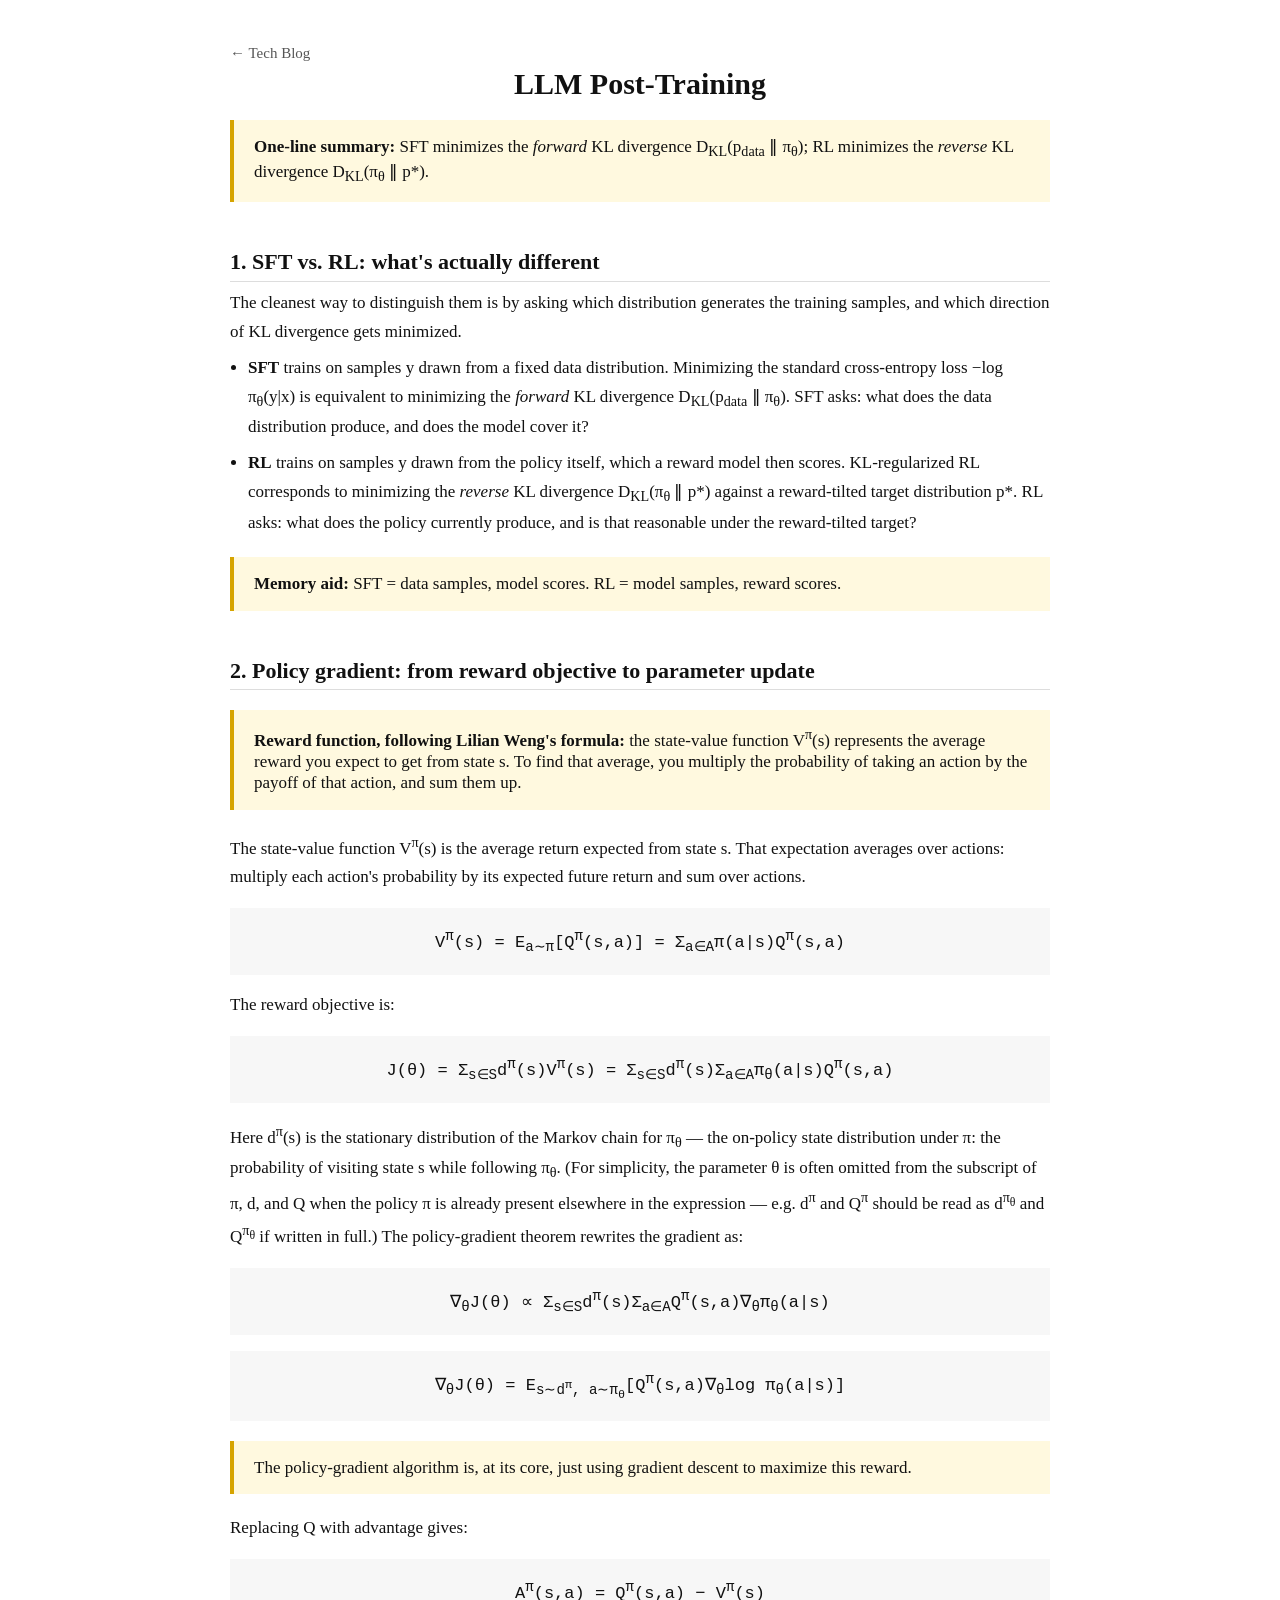
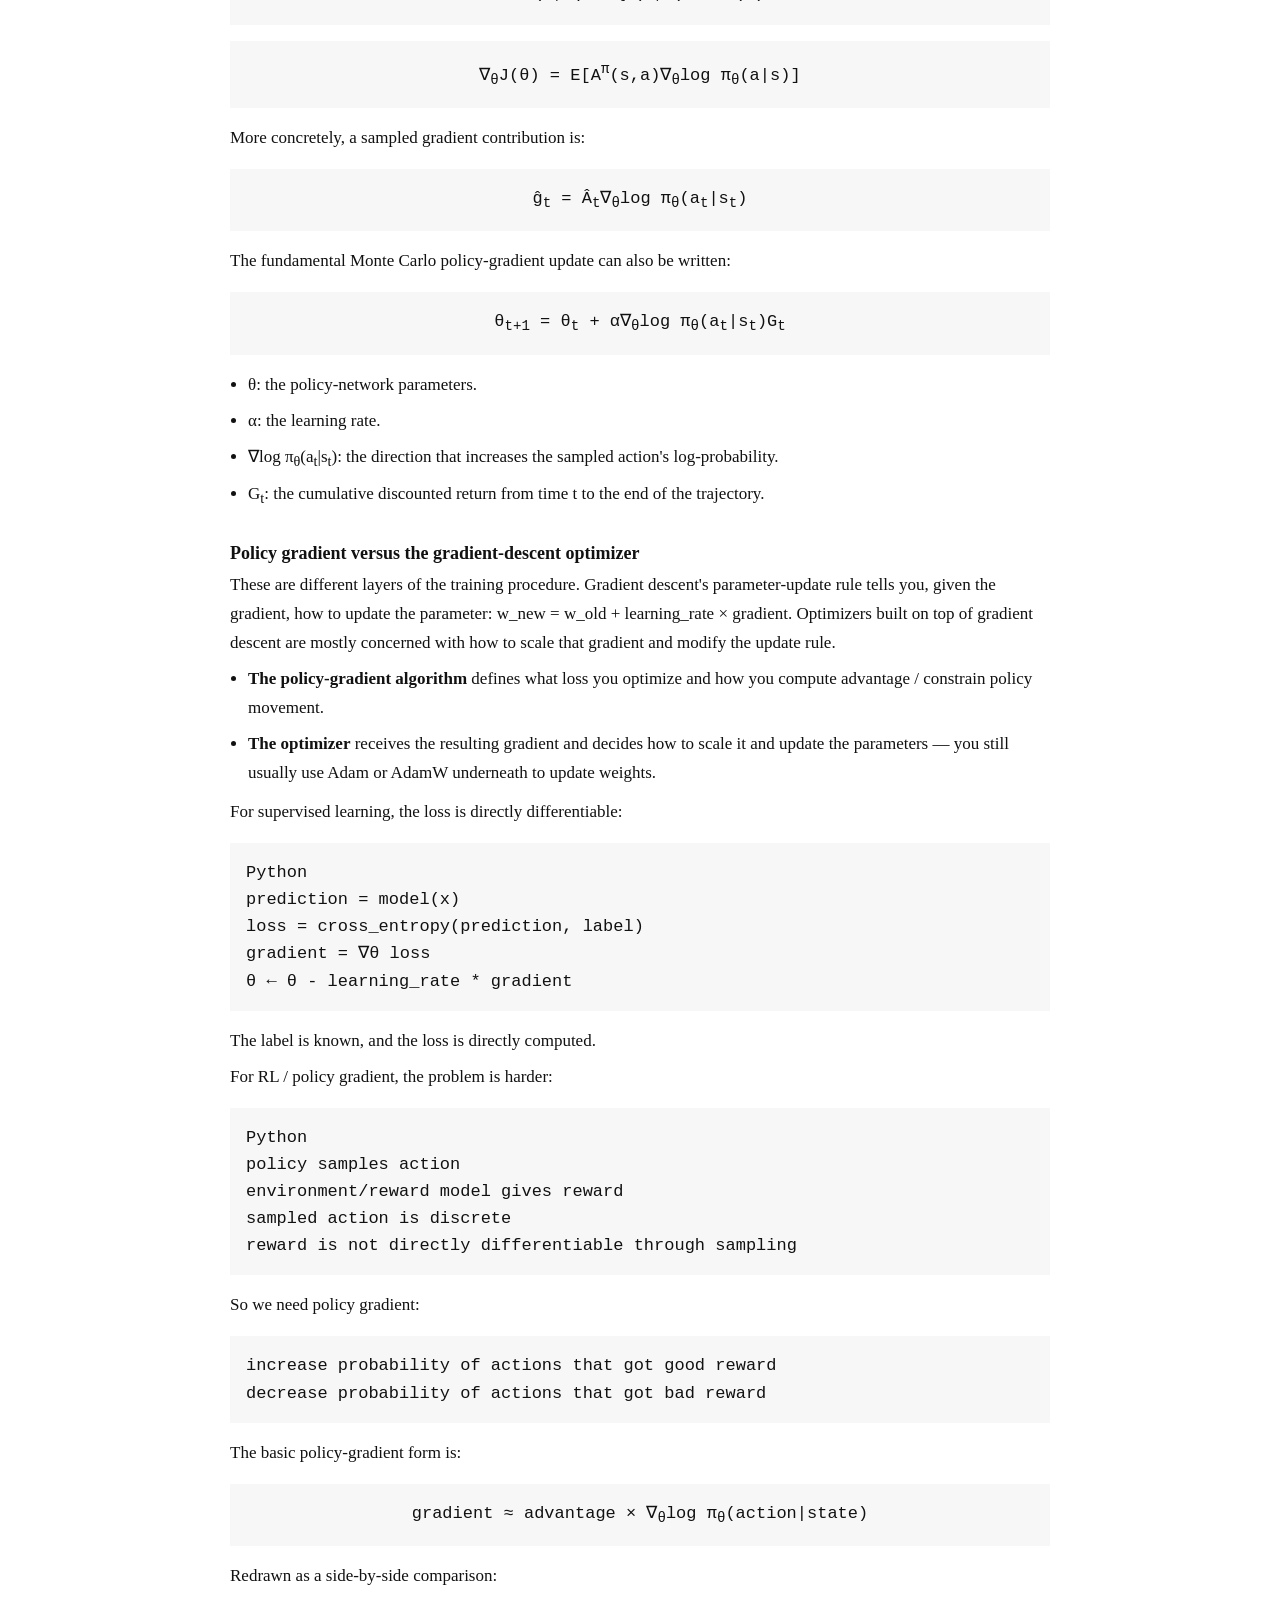
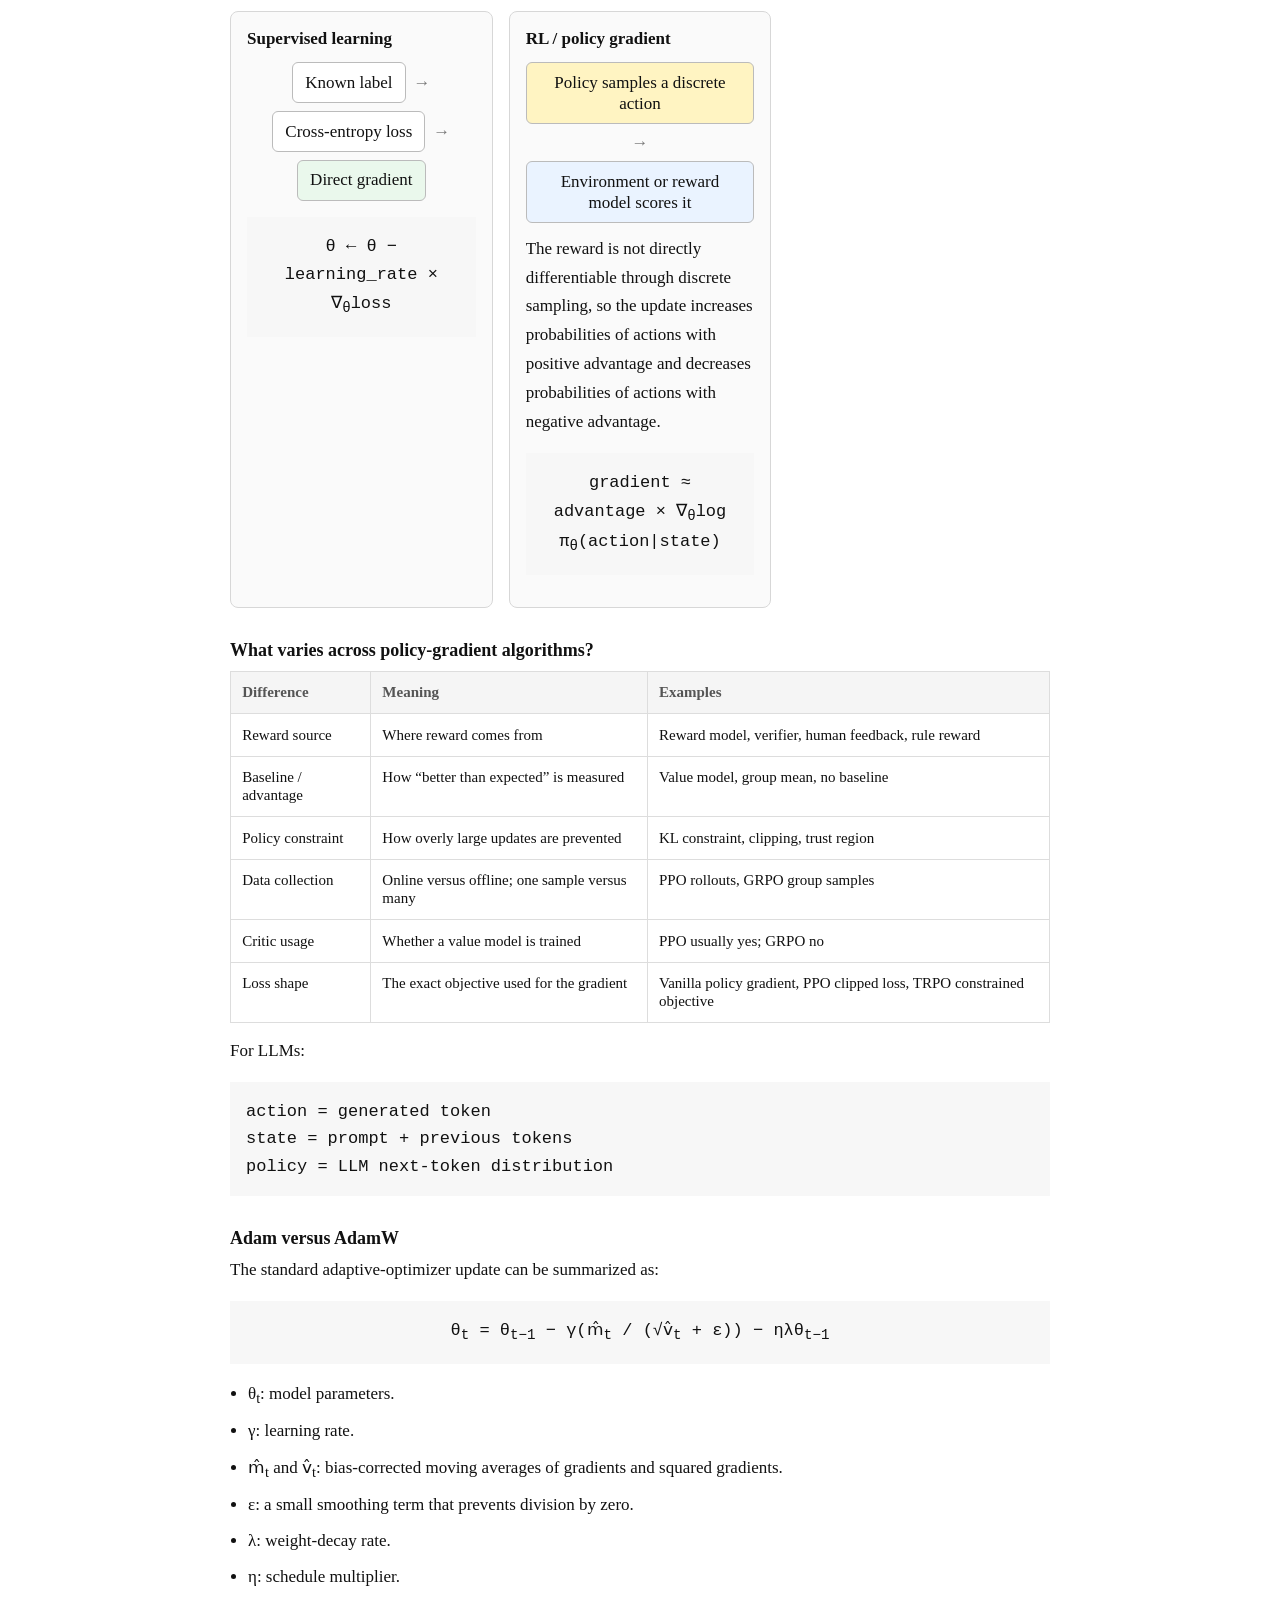
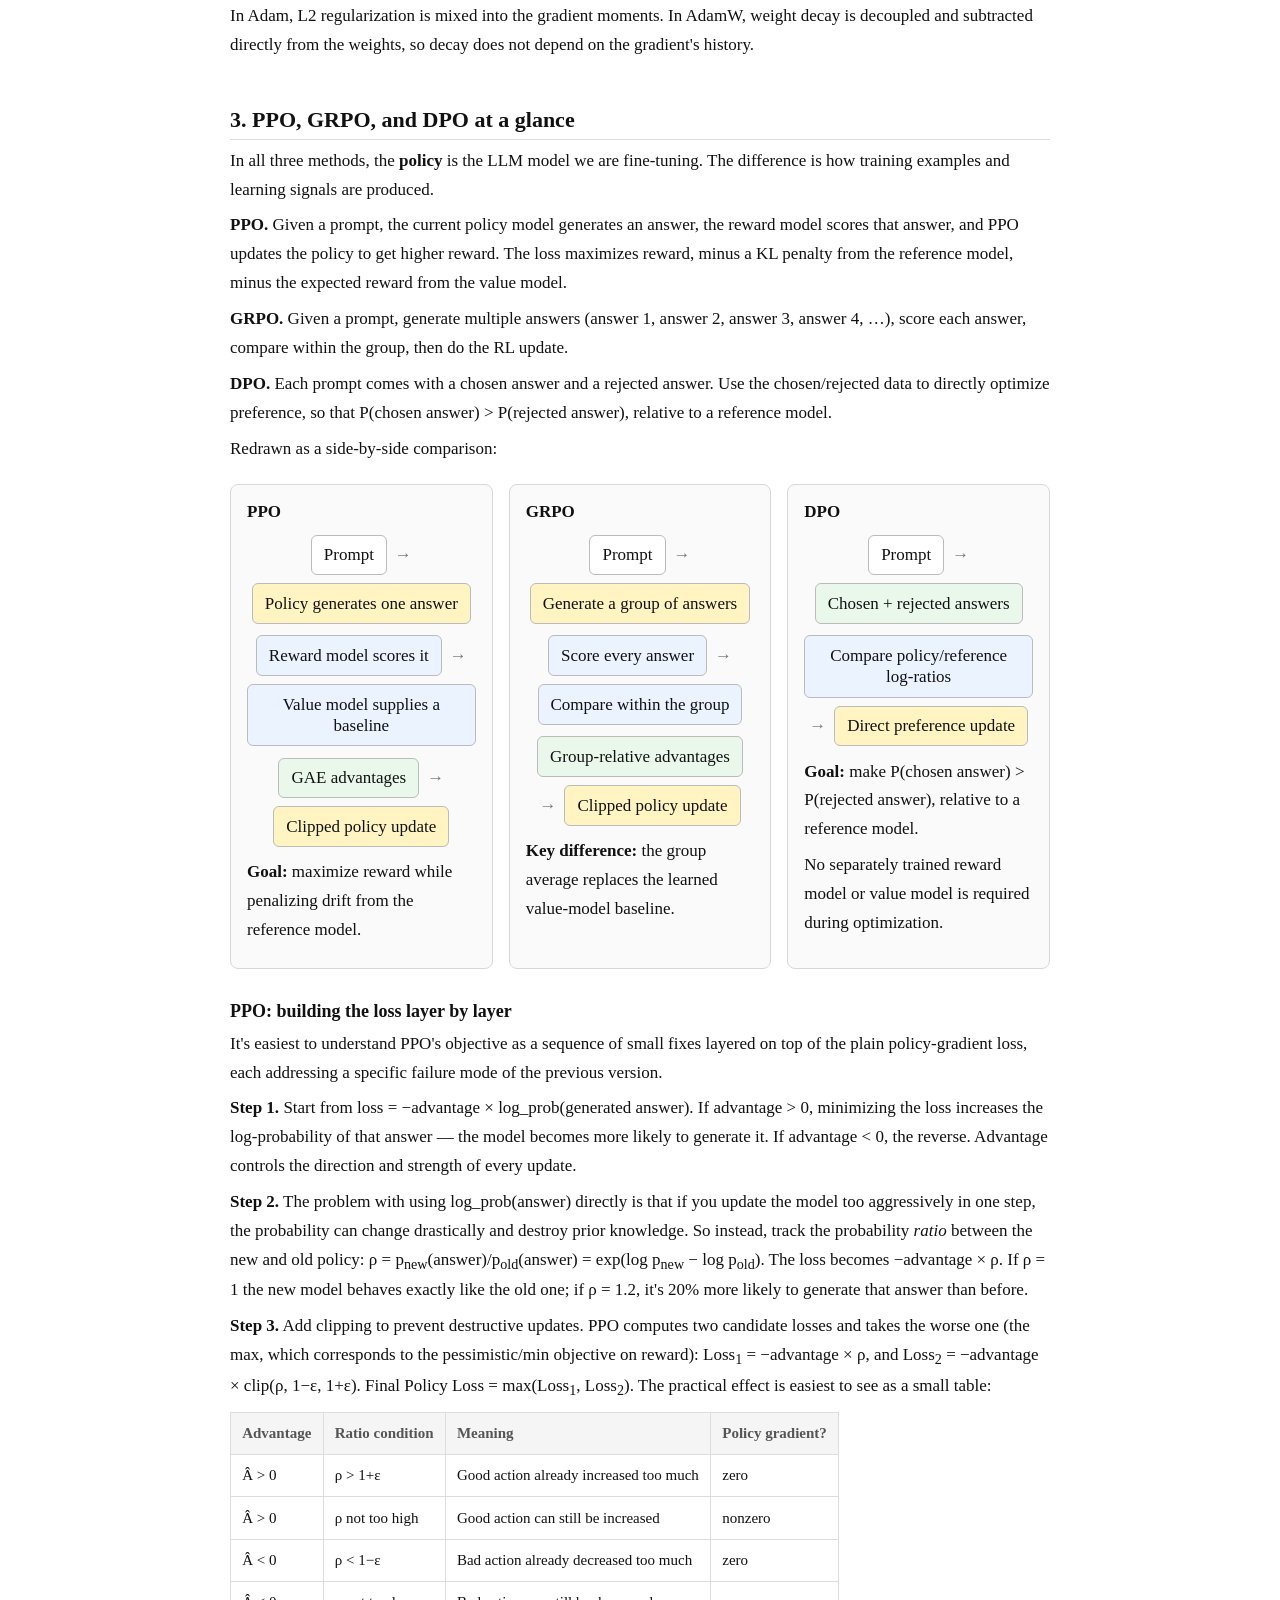
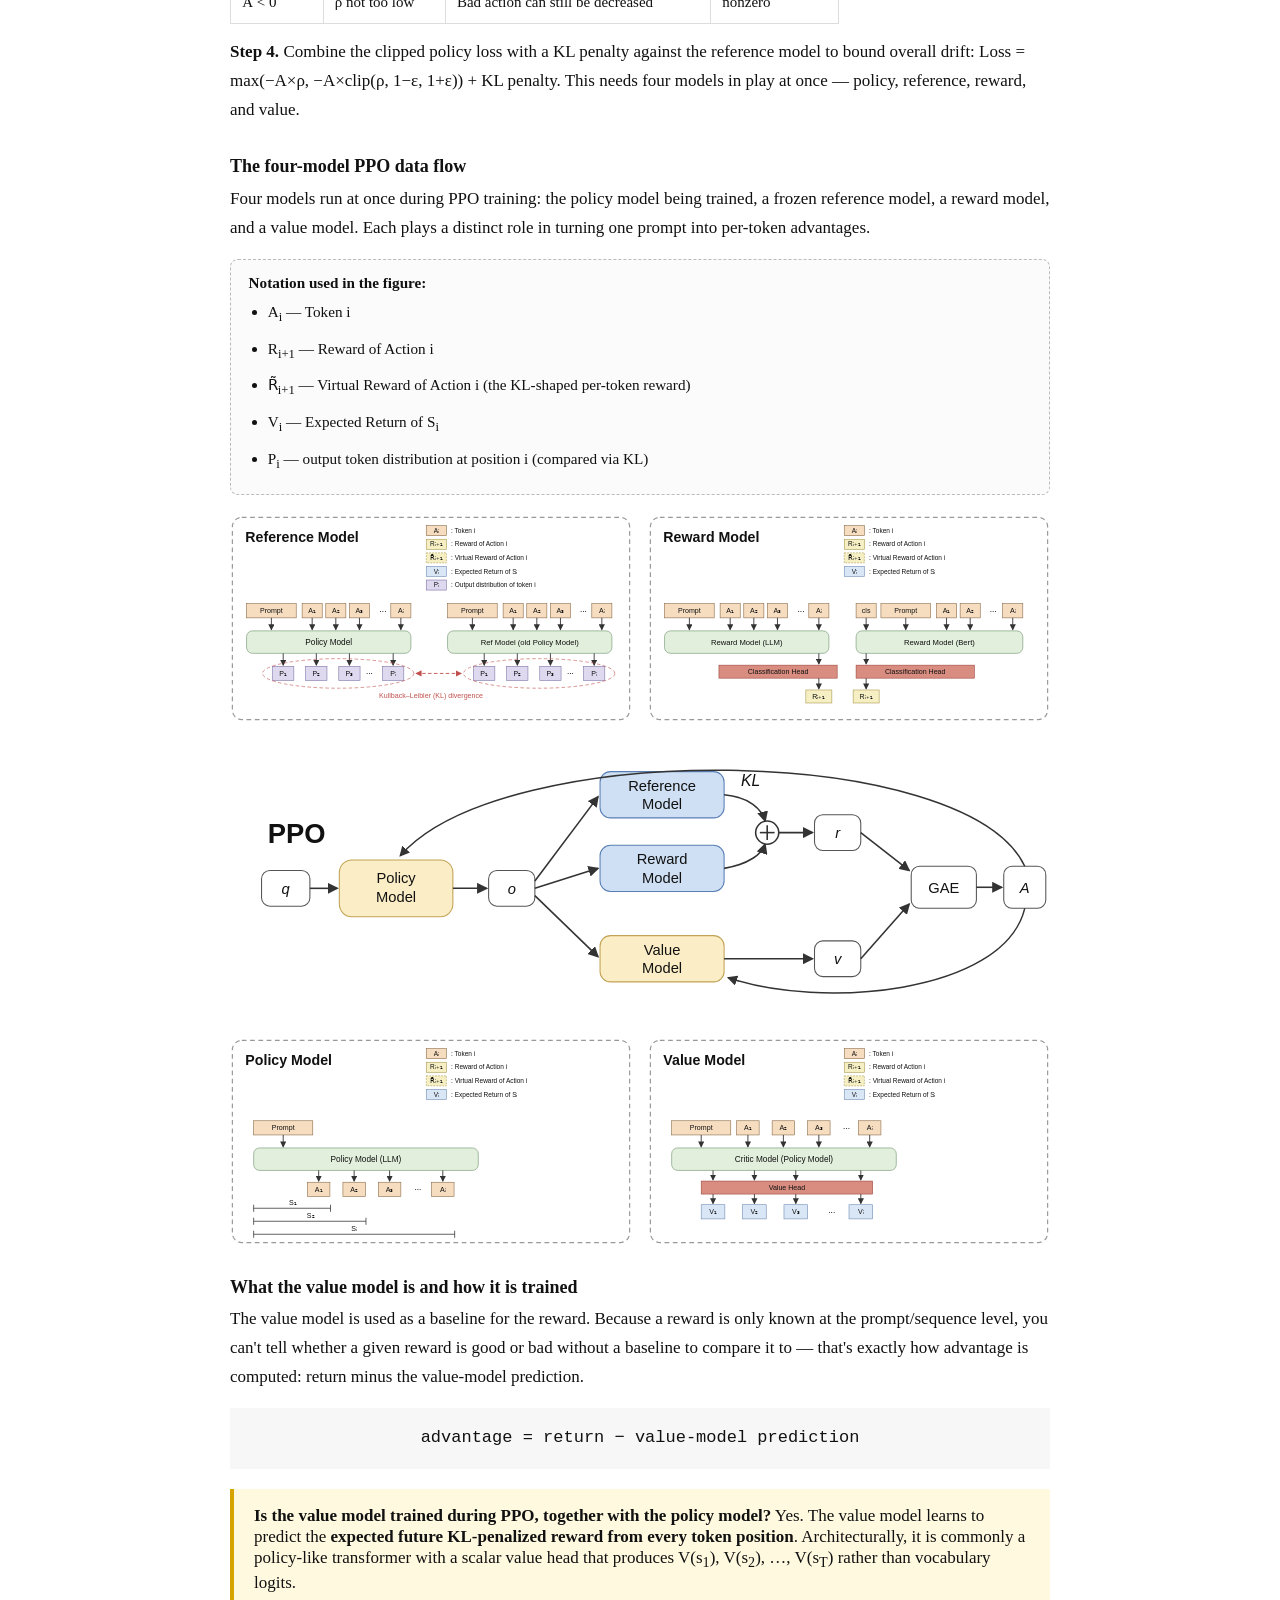
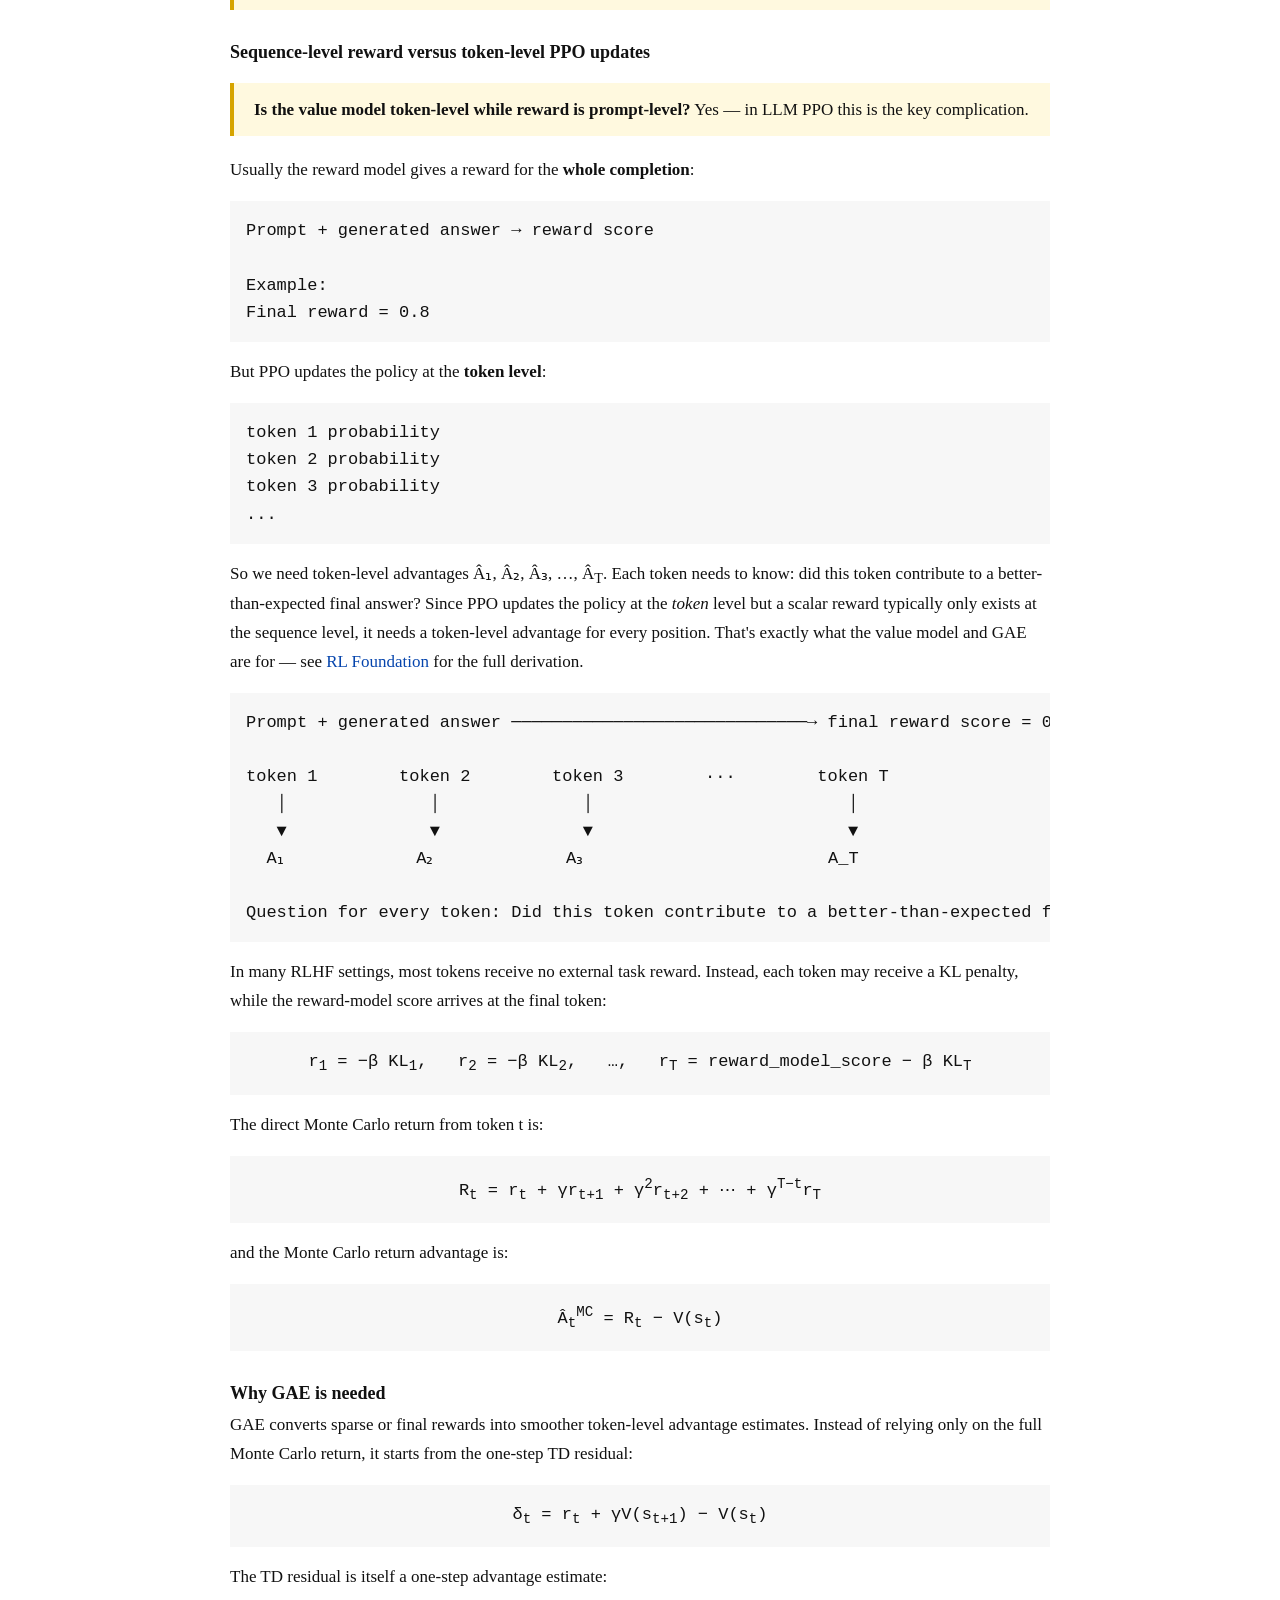
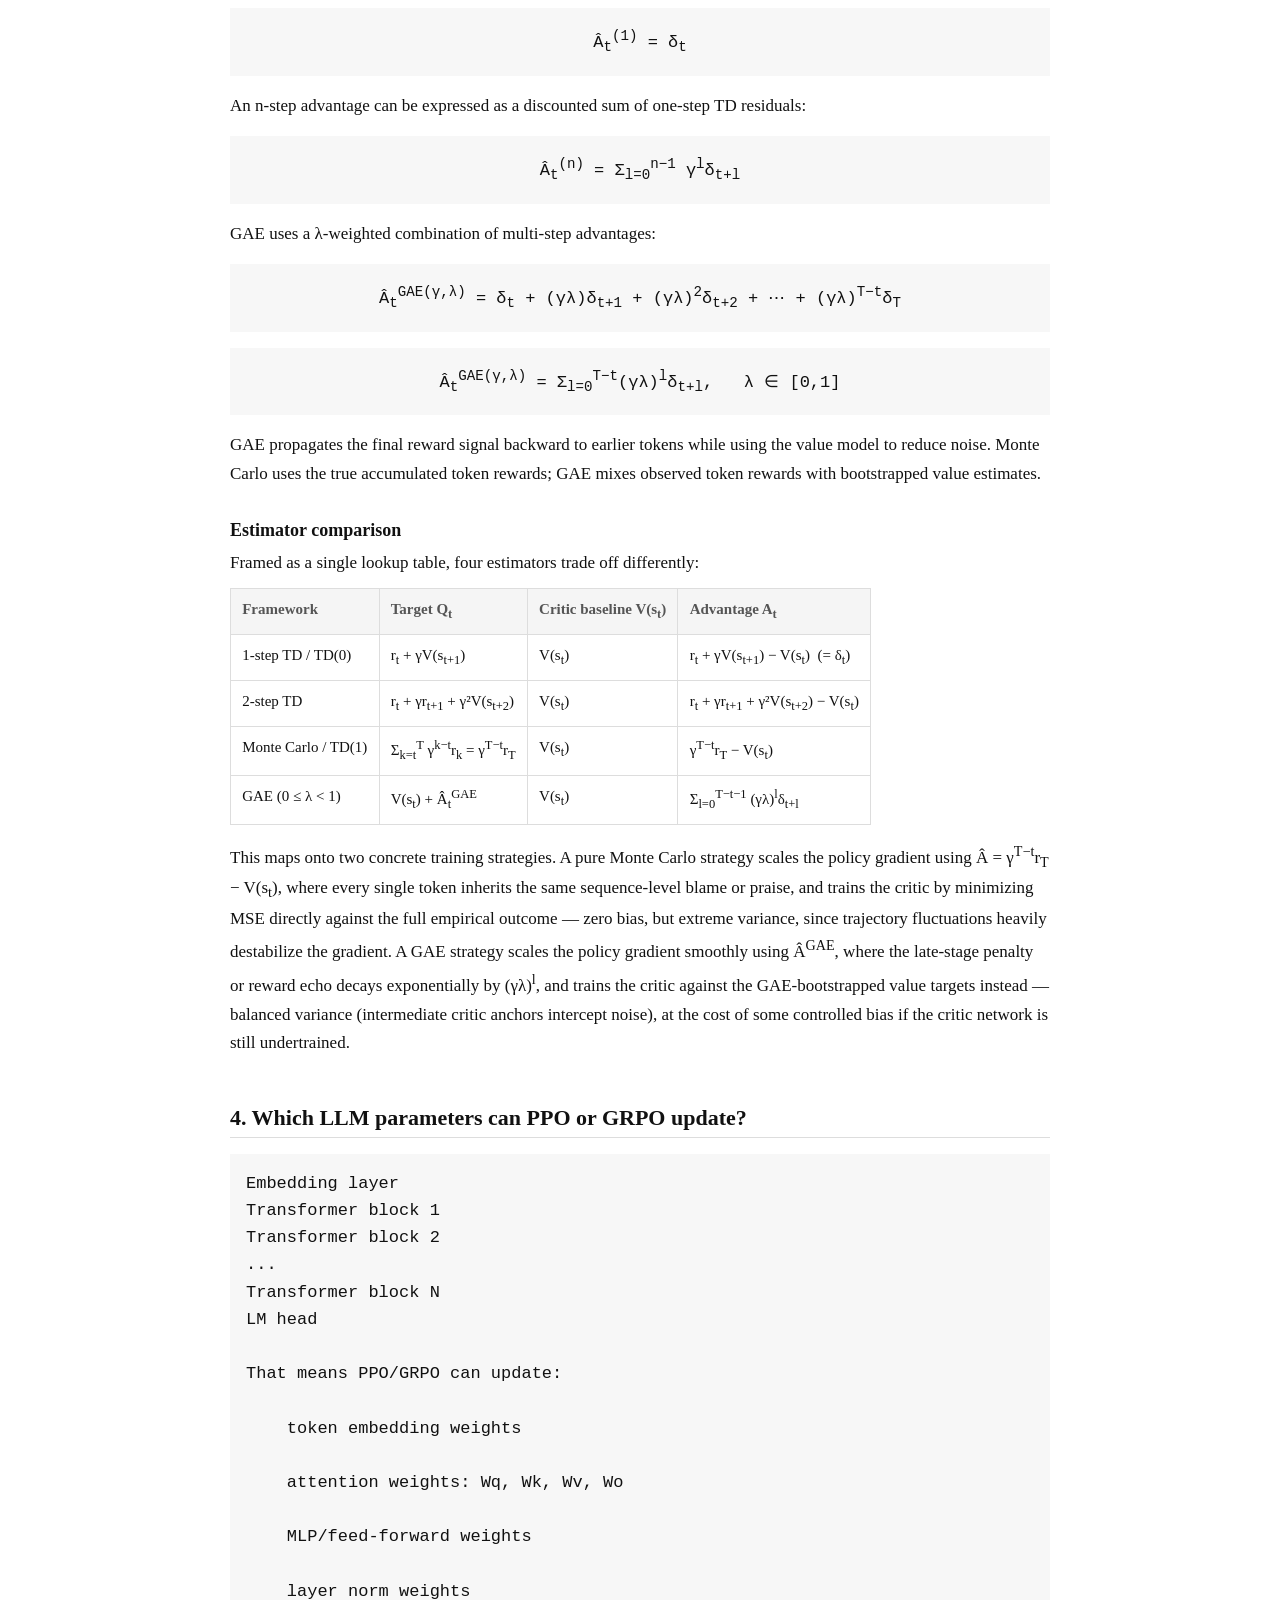
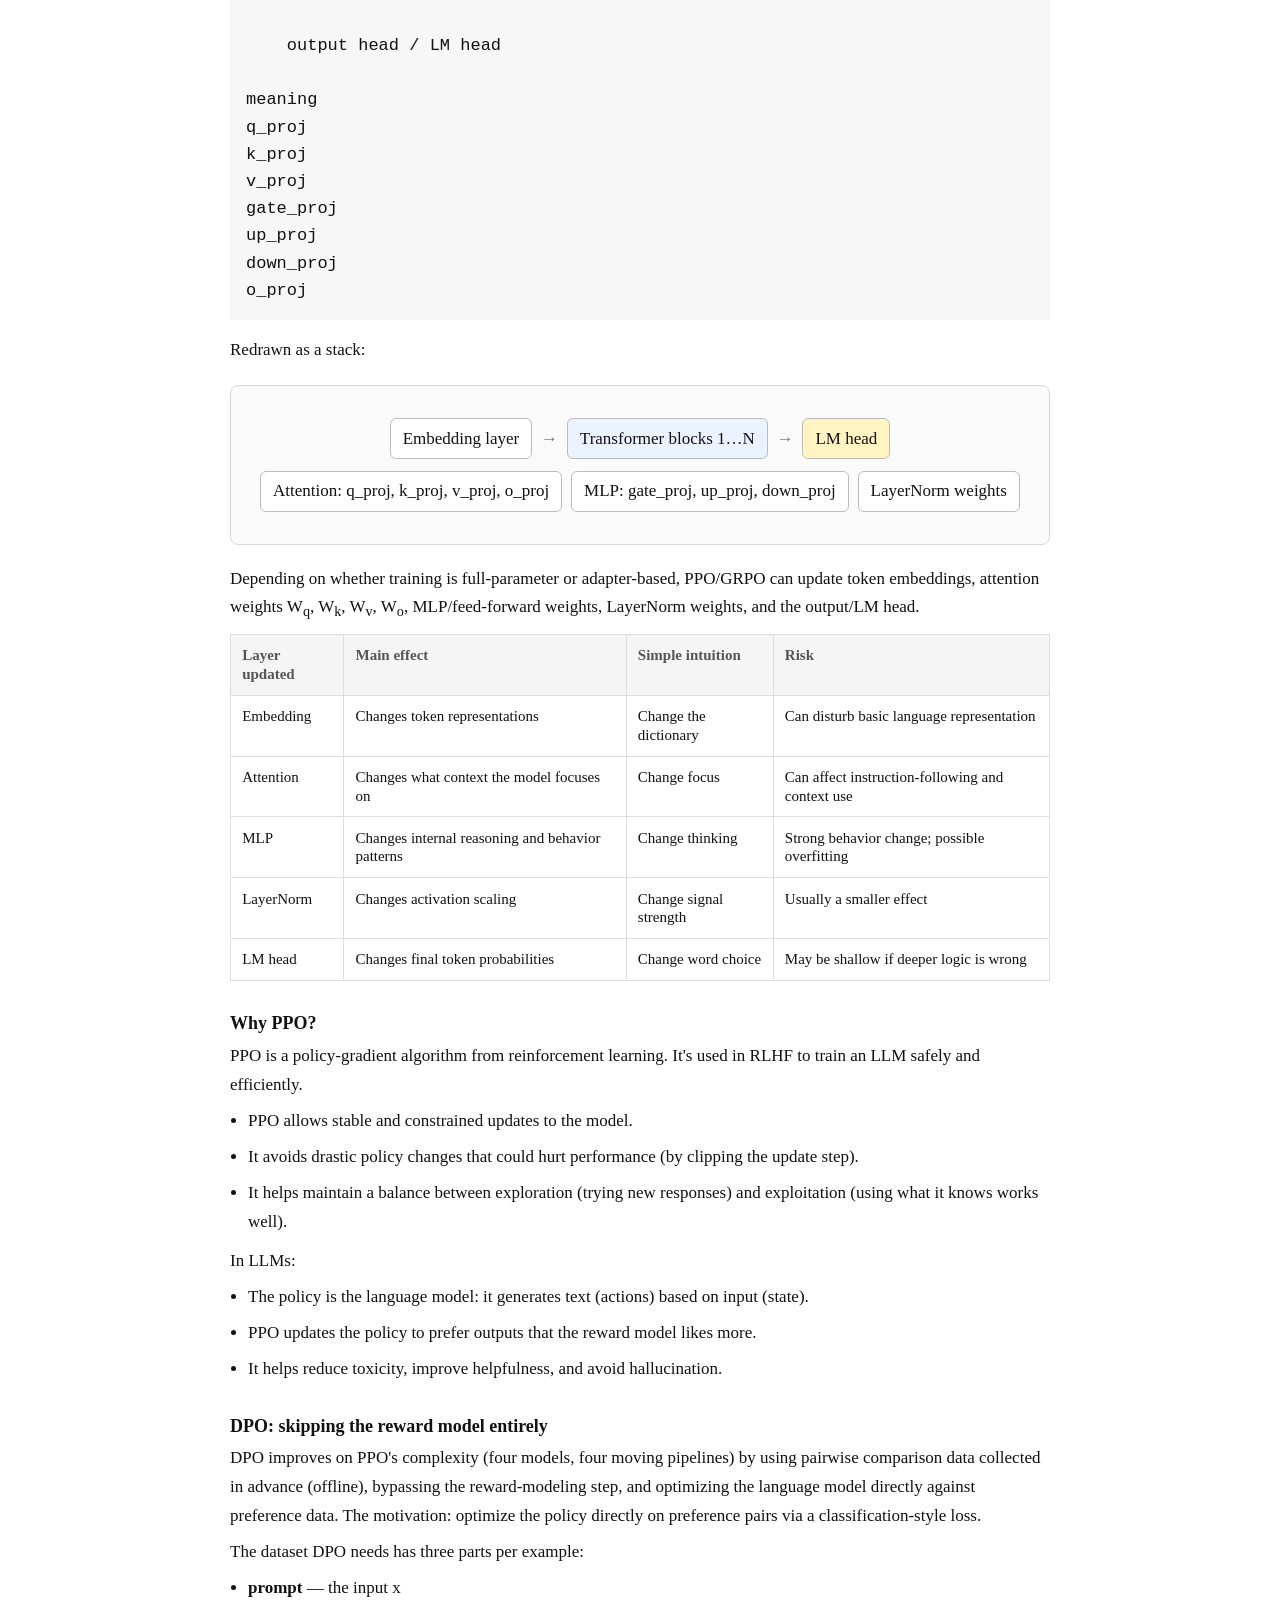
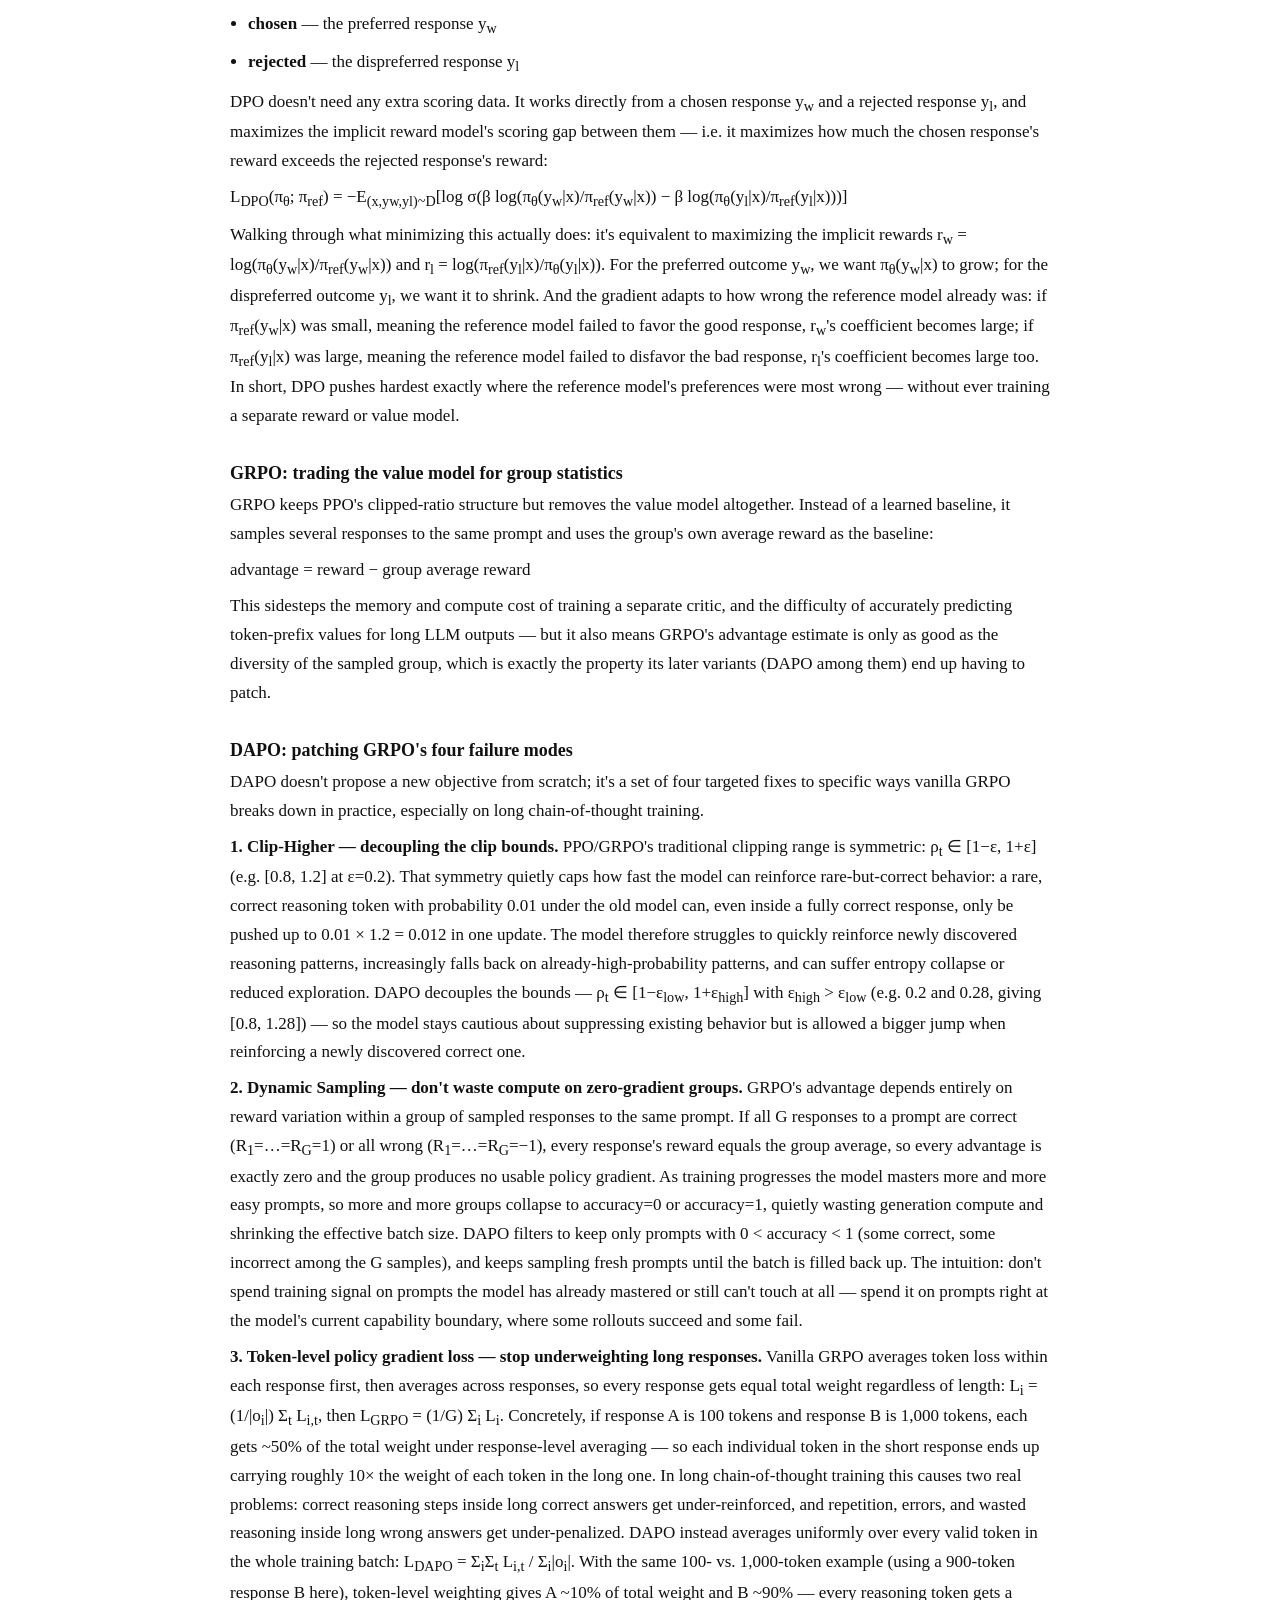
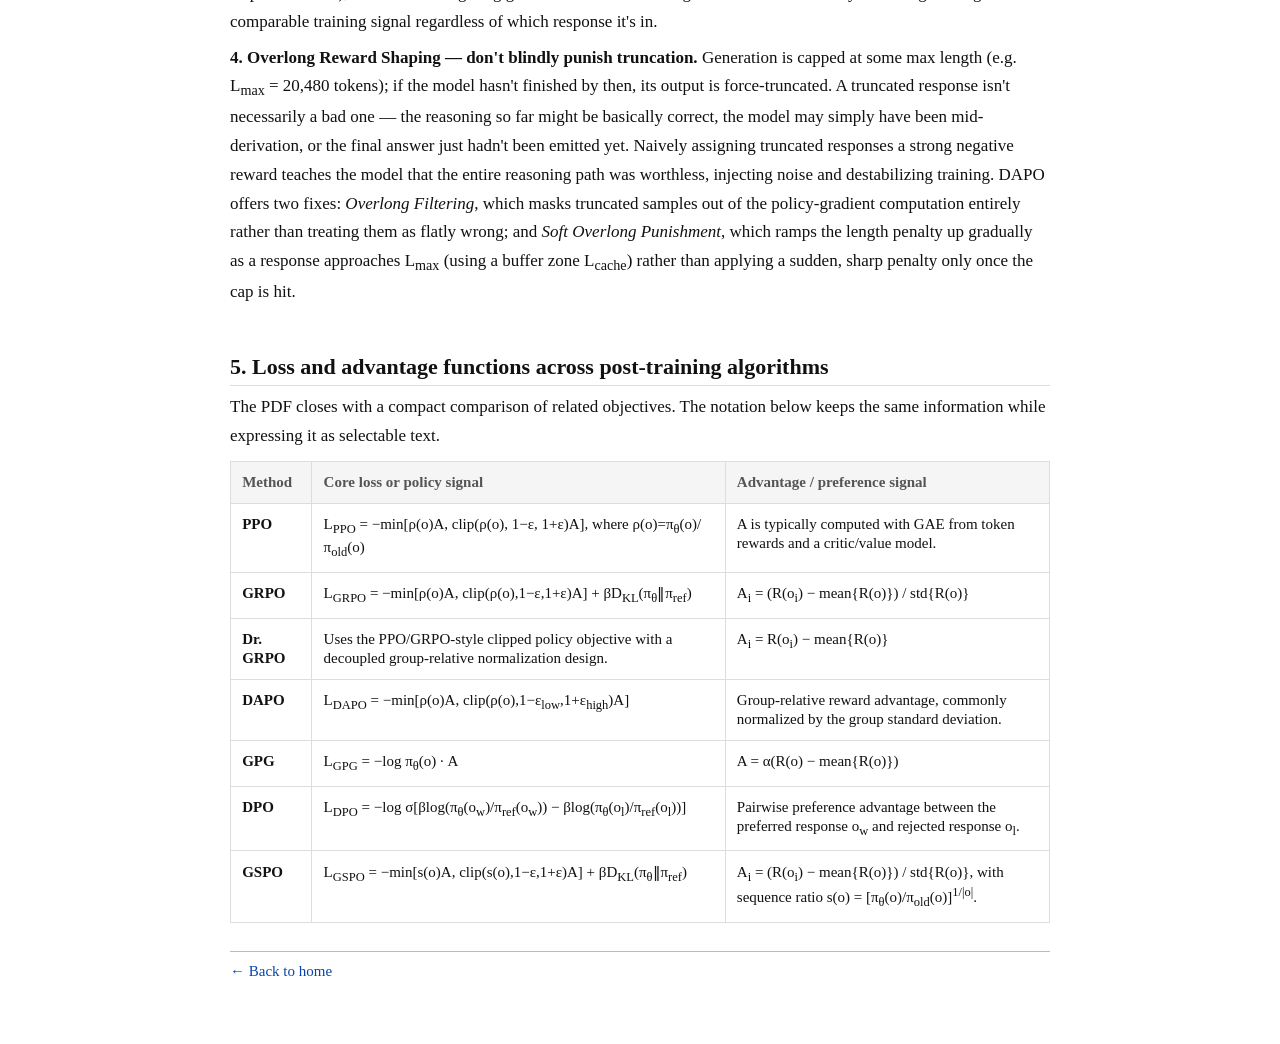
==== commit 9f23576f: "Expand post-training guide with policy gradient section Add a numbered section walking from the rewa" ====
--- a/llm-post-training.html
+++ b/llm-post-training.html
@@ -29,7 +29,14 @@
     .notes-section table { display: block; width: 100%; overflow-x: auto; border-collapse: collapse; }
     .notes-section th, .notes-section td { padding: .7rem; border: 1px solid #ddd; text-align: left; vertical-align: top; }
     .notes-section th { background: #f5f5f5; }
-    @media (max-width: 760px) { .flow-grid { grid-template-columns: 1fr; } }
+    .legend-box { margin: 1rem 0; padding: .85rem 1.1rem; border: 1px dashed #bbb; border-radius: 8px; background: #fbfbfb; font-size: .95rem; }
+    .legend-box ul { margin: .4rem 0 0; padding-left: 1.2rem; }
+    .legend-box li { margin: 0; }
+    .ppo-figure { margin: 1.25rem 0; }
+    .ppo-figure svg { width: 100%; height: auto; display: block; }
+    .panel-grid { display: grid; grid-template-columns: repeat(2, minmax(0, 1fr)); gap: 1rem; margin: 1rem 0; }
+    .ppo-central { margin: 1rem 0; }
+    @media (max-width: 760px) { .flow-grid { grid-template-columns: 1fr; } .panel-grid { grid-template-columns: 1fr; } }
   </style>
 </head>
 <body>
@@ -40,7 +47,8 @@
     </header>
 
     <section class="notes-section">
-      <h3>SFT vs. RL: what's actually different</h3>
+      <div class="note-box"><strong>One-line summary:</strong> SFT minimizes the <em>forward</em> KL divergence D<sub>KL</sub>(p<sub>data</sub> ‖ π<sub>θ</sub>); RL minimizes the <em>reverse</em> KL divergence D<sub>KL</sub>(π<sub>θ</sub> ‖ p*).</div>
+      <h2>1. SFT vs. RL: what's actually different</h2>
       <p>The cleanest way to distinguish them is by asking which distribution generates the training samples, and which direction of KL divergence gets minimized.</p>
       <ul>
         <li><strong>SFT</strong> trains on samples y drawn from a fixed data distribution. Minimizing the standard cross-entropy loss −log π<sub>θ</sub>(y|x) is equivalent to minimizing the <em>forward</em> KL divergence D<sub>KL</sub>(p<sub>data</sub> ‖ π<sub>θ</sub>). SFT asks: what does the data distribution produce, and does the model cover it?</li>
@@ -48,8 +56,105 @@
       </ul>
       <div class="note-box"><strong>Memory aid:</strong> SFT = data samples, model scores. RL = model samples, reward scores.</div>
 
-      <h2>PPO, GRPO, and DPO at a glance</h2>
-      <p>In all three methods, the <strong>policy</strong> is the LLM being fine-tuned. The difference is how training examples and learning signals are produced.</p>
+      <h2>2. Policy gradient: from reward objective to parameter update</h2>
+      <div class="note-box"><strong>Reward function, following Lilian Weng's formula:</strong> the state-value function V<sup>π</sup>(s) represents the average reward you expect to get from state s. To find that average, you multiply the probability of taking an action by the payoff of that action, and sum them up.</div>
+      <p>The state-value function V<sup>π</sup>(s) is the average return expected from state s. That expectation averages over actions: multiply each action's probability by its expected future return and sum over actions.</p>
+      <div class="math-block">V<sup>π</sup>(s) = E<sub>a∼π</sub>[Q<sup>π</sup>(s,a)] = Σ<sub>a∈A</sub>π(a|s)Q<sup>π</sup>(s,a)</div>
+      <p>The reward objective is:</p>
+      <div class="math-block">J(θ) = Σ<sub>s∈S</sub>d<sup>π</sup>(s)V<sup>π</sup>(s) = Σ<sub>s∈S</sub>d<sup>π</sup>(s)Σ<sub>a∈A</sub>π<sub>θ</sub>(a|s)Q<sup>π</sup>(s,a)</div>
+      <p>Here d<sup>π</sup>(s) is the stationary distribution of the Markov chain for π<sub>θ</sub> &mdash; the on-policy state distribution under π: the probability of visiting state s while following π<sub>θ</sub>. (For simplicity, the parameter θ is often omitted from the subscript of π, d, and Q when the policy π is already present elsewhere in the expression &mdash; e.g. d<sup>π</sup> and Q<sup>π</sup> should be read as d<sup>π<sub>θ</sub></sup> and Q<sup>π<sub>θ</sub></sup> if written in full.) The policy-gradient theorem rewrites the gradient as:</p>
+      <div class="math-block">∇<sub>θ</sub>J(θ) ∝ Σ<sub>s∈S</sub>d<sup>π</sup>(s)Σ<sub>a∈A</sub>Q<sup>π</sup>(s,a)∇<sub>θ</sub>π<sub>θ</sub>(a|s)</div>
+      <div class="math-block">∇<sub>θ</sub>J(θ) = E<sub>s∼d<sup>π</sup>, a∼π<sub>θ</sub></sub>[Q<sup>π</sup>(s,a)∇<sub>θ</sub>log π<sub>θ</sub>(a|s)]</div>
+      <div class="note-box">The policy-gradient algorithm is, at its core, just using gradient descent to maximize this reward.</div>
+      <p>Replacing Q with advantage gives:</p>
+      <div class="math-block">A<sup>π</sup>(s,a) = Q<sup>π</sup>(s,a) − V<sup>π</sup>(s)</div>
+      <div class="math-block">∇<sub>θ</sub>J(θ) = E[A<sup>π</sup>(s,a)∇<sub>θ</sub>log π<sub>θ</sub>(a|s)]</div>
+      <p>More concretely, a sampled gradient contribution is:</p>
+      <div class="math-block">ĝ<sub>t</sub> = Â<sub>t</sub>∇<sub>θ</sub>log π<sub>θ</sub>(a<sub>t</sub>|s<sub>t</sub>)</div>
+      <p>The fundamental Monte Carlo policy-gradient update can also be written:</p>
+      <div class="math-block">θ<sub>t+1</sub> = θ<sub>t</sub> + α∇<sub>θ</sub>log π<sub>θ</sub>(a<sub>t</sub>|s<sub>t</sub>)G<sub>t</sub></div>
+      <ul>
+        <li>θ: the policy-network parameters.</li>
+        <li>α: the learning rate.</li>
+        <li>∇log π<sub>θ</sub>(a<sub>t</sub>|s<sub>t</sub>): the direction that increases the sampled action's log-probability.</li>
+        <li>G<sub>t</sub>: the cumulative discounted return from time t to the end of the trajectory.</li>
+      </ul>
+
+      <h3>Policy gradient versus the gradient-descent optimizer</h3>
+      <p>These are different layers of the training procedure. Gradient descent's parameter-update rule tells you, given the gradient, how to update the parameter: w_new = w_old + learning_rate × gradient. Optimizers built on top of gradient descent are mostly concerned with how to scale that gradient and modify the update rule.</p>
+      <ul>
+        <li><strong>The policy-gradient algorithm</strong> defines what loss you optimize and how you compute advantage / constrain policy movement.</li>
+        <li><strong>The optimizer</strong> receives the resulting gradient and decides how to scale it and update the parameters &mdash; you still usually use Adam or AdamW underneath to update weights.</li>
+      </ul>
+      <p>For supervised learning, the loss is directly differentiable:</p>
+      <div class="timeline">Python
+prediction = model(x)
+loss = cross_entropy(prediction, label)
+gradient = ∇θ loss
+θ ← θ - learning_rate * gradient</div>
+      <p>The label is known, and the loss is directly computed.</p>
+      <p>For RL / policy gradient, the problem is harder:</p>
+      <div class="timeline">Python
+policy samples action
+environment/reward model gives reward
+sampled action is discrete
+reward is not directly differentiable through sampling</div>
+      <p>So we need policy gradient:</p>
+      <div class="timeline">increase probability of actions that got good reward
+decrease probability of actions that got bad reward</div>
+      <p>The basic policy-gradient form is:</p>
+      <div class="math-block">gradient ≈ advantage × ∇<sub>θ</sub>log π<sub>θ</sub>(action|state)</div>
+      <p>Redrawn as a side-by-side comparison:</p>
+      <div class="flow-grid" aria-label="Supervised learning and policy-gradient learning comparison">
+        <section class="flow-card">
+          <h4>Supervised learning</h4>
+          <div class="flow-line"><span class="flow-node">Known label</span><span class="arrow">→</span><span class="flow-node">Cross-entropy loss</span><span class="arrow">→</span><span class="flow-node signal">Direct gradient</span></div>
+          <div class="math-block">θ ← θ − learning_rate × ∇<sub>θ</sub>loss</div>
+        </section>
+        <section class="flow-card">
+          <h4>RL / policy gradient</h4>
+          <div class="flow-line"><span class="flow-node policy">Policy samples a discrete action</span><span class="arrow">→</span><span class="flow-node model">Environment or reward model scores it</span></div>
+          <p>The reward is not directly differentiable through discrete sampling, so the update increases probabilities of actions with positive advantage and decreases probabilities of actions with negative advantage.</p>
+          <div class="math-block">gradient ≈ advantage × ∇<sub>θ</sub>log π<sub>θ</sub>(action|state)</div>
+        </section>
+      </div>
+
+      <h3>What varies across policy-gradient algorithms?</h3>
+      <table>
+        <thead><tr><th>Difference</th><th>Meaning</th><th>Examples</th></tr></thead>
+        <tbody>
+          <tr><td>Reward source</td><td>Where reward comes from</td><td>Reward model, verifier, human feedback, rule reward</td></tr>
+          <tr><td>Baseline / advantage</td><td>How “better than expected” is measured</td><td>Value model, group mean, no baseline</td></tr>
+          <tr><td>Policy constraint</td><td>How overly large updates are prevented</td><td>KL constraint, clipping, trust region</td></tr>
+          <tr><td>Data collection</td><td>Online versus offline; one sample versus many</td><td>PPO rollouts, GRPO group samples</td></tr>
+          <tr><td>Critic usage</td><td>Whether a value model is trained</td><td>PPO usually yes; GRPO no</td></tr>
+          <tr><td>Loss shape</td><td>The exact objective used for the gradient</td><td>Vanilla policy gradient, PPO clipped loss, TRPO constrained objective</td></tr>
+        </tbody>
+      </table>
+      <p>For LLMs:</p>
+      <div class="timeline">action = generated token
+state = prompt + previous tokens
+policy = LLM next-token distribution</div>
+
+      <h3>Adam versus AdamW</h3>
+      <p>The standard adaptive-optimizer update can be summarized as:</p>
+      <div class="math-block">θ<sub>t</sub> = θ<sub>t−1</sub> − γ(m̂<sub>t</sub> / (√v̂<sub>t</sub> + ε)) − ηλθ<sub>t−1</sub></div>
+      <ul>
+        <li>θ<sub>t</sub>: model parameters.</li>
+        <li>γ: learning rate.</li>
+        <li>m̂<sub>t</sub> and v̂<sub>t</sub>: bias-corrected moving averages of gradients and squared gradients.</li>
+        <li>ε: a small smoothing term that prevents division by zero.</li>
+        <li>λ: weight-decay rate.</li>
+        <li>η: schedule multiplier.</li>
+      </ul>
+      <p>In Adam, L2 regularization is mixed into the gradient moments. In AdamW, weight decay is decoupled and subtracted directly from the weights, so decay does not depend on the gradient's history.</p>
+
+      <h2>3. PPO, GRPO, and DPO at a glance</h2>
+      <p>In all three methods, the <strong>policy</strong> is the LLM model we are fine-tuning. The difference is how training examples and learning signals are produced.</p>
+      <p><strong>PPO.</strong> Given a prompt, the current policy model generates an answer, the reward model scores that answer, and PPO updates the policy to get higher reward. The loss maximizes reward, minus a KL penalty from the reference model, minus the expected reward from the value model.</p>
+      <p><strong>GRPO.</strong> Given a prompt, generate multiple answers (answer 1, answer 2, answer 3, answer 4, &hellip;), score each answer, compare within the group, then do the RL update.</p>
+      <p><strong>DPO.</strong> Each prompt comes with a chosen answer and a rejected answer. Use the chosen/rejected data to directly optimize preference, so that P(chosen answer) &gt; P(rejected answer), relative to a reference model.</p>
+      <p>Redrawn as a side-by-side comparison:</p>
       <div class="flow-grid" aria-label="Comparison of PPO, GRPO, and DPO workflows">
         <section class="flow-card">
           <h4>PPO</h4>
@@ -91,21 +196,272 @@
       <p><strong>Step 4.</strong> Combine the clipped policy loss with a KL penalty against the reference model to bound overall drift: Loss = max(−A×ρ, −A×clip(ρ, 1−ε, 1+ε)) + KL penalty. This needs four models in play at once &mdash; policy, reference, reward, and value.</p>
 
       <h3>The four-model PPO data flow</h3>
-      <div class="architecture" aria-label="PPO architecture and data flow">
-        <div class="architecture-row"><span class="flow-node">Prompt q</span><span class="arrow">→</span><span class="flow-node policy">Policy model π<sub>θ</sub></span><span class="arrow">→</span><span class="flow-node">Generated response o</span></div>
-        <div class="architecture-row"><span class="flow-node">Response o</span><span class="arrow">→</span><span class="flow-node model">Reference model π<sub>ref</sub></span><span class="arrow">→</span><span class="flow-node signal">Token-level KL penalties</span></div>
-        <div class="architecture-row"><span class="flow-node">Response o</span><span class="arrow">→</span><span class="flow-node model">Reward model</span><span class="arrow">→</span><span class="flow-node signal">Final scalar reward</span></div>
-        <div class="architecture-row"><span class="flow-node">Every token prefix s<sub>t</sub></span><span class="arrow">→</span><span class="flow-node model">Value model V(s<sub>t</sub>)</span><span class="arrow">→</span><span class="flow-node signal">Per-token value predictions</span></div>
-        <div class="architecture-row"><span class="flow-node signal">KL-adjusted token rewards r<sub>t</sub></span><span class="arrow">+</span><span class="flow-node signal">Values V(s<sub>t</sub>)</span><span class="arrow">→</span><span class="flow-node">GAE</span><span class="arrow">→</span><span class="flow-node policy">Advantages Â<sub>t</sub></span></div>
+      <p>Four models run at once during PPO training: the policy model being trained, a frozen reference model, a reward model, and a value model. Each plays a distinct role in turning one prompt into per-token advantages.</p>
+      <div class="legend-box" aria-label="Notation legend">
+        <strong>Notation used in the figure:</strong>
+        <ul>
+          <li>A<sub>i</sub> — Token i</li>
+          <li>R<sub>i+1</sub> — Reward of Action i</li>
+          <li>R̃<sub>i+1</sub> — Virtual Reward of Action i (the KL-shaped per-token reward)</li>
+          <li>V<sub>i</sub> — Expected Return of S<sub>i</sub></li>
+          <li>P<sub>i</sub> — output token distribution at position i (compared via KL)</li>
+        </ul>
       </div>
+      <figure class="ppo-figure" aria-label="PPO architecture: four sub-models and the central data flow, redrawn from the PDF">
+        <div class="panel-grid">
+          <!-- Reference Model panel -->
+          <svg viewBox="0 0 680 350" role="img" aria-label="Reference Model panel: the same prompt and tokens are fed to the current policy model and the frozen reference model; the KL divergence between their per-token output distributions produces the virtual rewards">
+            <defs><marker id="ar-ref" markerWidth="7" markerHeight="7" refX="6" refY="3.5" orient="auto"><path d="M0,0 L7,3.5 L0,7 z" fill="#333"/></marker>
+            <marker id="ar-kl" markerWidth="7" markerHeight="7" refX="6" refY="3.5" orient="auto-start-reverse"><path d="M0,0 L7,3.5 L0,7 z" fill="#c0504d"/></marker></defs>
+            <rect x="4" y="4" width="672" height="342" rx="16" fill="none" stroke="#999" stroke-width="2" stroke-dasharray="8 6"/>
+            <text x="26" y="46" font-family="Helvetica,Arial,sans-serif" font-size="24" font-weight="700" fill="#111">Reference Model</text>
+            <!-- legend -->
+            <g font-family="Helvetica,Arial,sans-serif" font-size="11" fill="#111">
+              <rect x="332" y="18" width="34" height="17" fill="#f7ddc0" stroke="#8a6a48"/><text x="349" y="30" text-anchor="middle">Aᵢ</text><text x="374" y="30">: Token i</text>
+              <rect x="332" y="41" width="34" height="17" fill="#f6efc3" stroke="#a89a4f"/><text x="349" y="53" text-anchor="middle">Rᵢ₊₁</text><text x="374" y="53">: Reward of Action i</text>
+              <rect x="332" y="64" width="34" height="17" fill="#f6efc3" stroke="#a89a4f" stroke-dasharray="3 2"/><text x="349" y="76" text-anchor="middle">R̃ᵢ₊₁</text><text x="374" y="76">: Virtual Reward of Action i</text>
+              <rect x="332" y="87" width="34" height="17" fill="#d9e6f6" stroke="#6f8cb3"/><text x="349" y="99" text-anchor="middle">Vᵢ</text><text x="374" y="99">: Expected Return of Sᵢ</text>
+              <rect x="332" y="110" width="34" height="17" fill="#ded9ee" stroke="#7d74a8"/><text x="349" y="122" text-anchor="middle">Pᵢ</text><text x="374" y="122">: Output distribution of token i</text>
+            </g>
+            <!-- left flow: current policy -->
+            <g font-family="Helvetica,Arial,sans-serif" font-size="12" fill="#111">
+              <rect x="28" y="150" width="84" height="24" fill="#f7ddc0" stroke="#8a6a48"/><text x="70" y="166" text-anchor="middle">Prompt</text>
+              <rect x="122" y="150" width="34" height="24" fill="#f7ddc0" stroke="#8a6a48"/><text x="139" y="166" text-anchor="middle">A₁</text>
+              <rect x="162" y="150" width="34" height="24" fill="#f7ddc0" stroke="#8a6a48"/><text x="179" y="166" text-anchor="middle">A₂</text>
+              <rect x="202" y="150" width="34" height="24" fill="#f7ddc0" stroke="#8a6a48"/><text x="219" y="166" text-anchor="middle">A₃</text>
+              <text x="253" y="167" font-size="14">···</text>
+              <rect x="272" y="150" width="34" height="24" fill="#f7ddc0" stroke="#8a6a48"/><text x="289" y="166" text-anchor="middle">Aᵢ</text>
+              <line x1="70" y1="174" x2="70" y2="194" stroke="#333" stroke-width="1.5" marker-end="url(#ar-ref)"/>
+              <line x1="139" y1="174" x2="139" y2="194" stroke="#333" stroke-width="1.5" marker-end="url(#ar-ref)"/>
+              <line x1="179" y1="174" x2="179" y2="194" stroke="#333" stroke-width="1.5" marker-end="url(#ar-ref)"/>
+              <line x1="219" y1="174" x2="219" y2="194" stroke="#333" stroke-width="1.5" marker-end="url(#ar-ref)"/>
+              <line x1="289" y1="174" x2="289" y2="194" stroke="#333" stroke-width="1.5" marker-end="url(#ar-ref)"/>
+              <rect x="28" y="196" width="278" height="38" rx="10" fill="#e2efdc" stroke="#6b8f6b"/><text x="167" y="220" text-anchor="middle" font-size="14">Policy Model</text>
+              <line x1="90" y1="234" x2="90" y2="254" stroke="#333" stroke-width="1.5" marker-end="url(#ar-ref)"/>
+              <line x1="146" y1="234" x2="146" y2="254" stroke="#333" stroke-width="1.5" marker-end="url(#ar-ref)"/>
+              <line x1="202" y1="234" x2="202" y2="254" stroke="#333" stroke-width="1.5" marker-end="url(#ar-ref)"/>
+              <line x1="276" y1="234" x2="276" y2="254" stroke="#333" stroke-width="1.5" marker-end="url(#ar-ref)"/>
+              <rect x="72" y="256" width="36" height="24" fill="#ded9ee" stroke="#7d74a8"/><text x="90" y="272" text-anchor="middle">P₁</text>
+              <rect x="128" y="256" width="36" height="24" fill="#ded9ee" stroke="#7d74a8"/><text x="146" y="272" text-anchor="middle">P₂</text>
+              <rect x="184" y="256" width="36" height="24" fill="#ded9ee" stroke="#7d74a8"/><text x="202" y="272" text-anchor="middle">P₃</text>
+              <text x="230" y="273" font-size="14">···</text>
+              <rect x="258" y="256" width="36" height="24" fill="#ded9ee" stroke="#7d74a8"/><text x="276" y="272" text-anchor="middle">Pᵢ</text>
+              <ellipse cx="183" cy="268" rx="128" ry="25" fill="none" stroke="#c0504d" stroke-dasharray="6 4"/>
+            </g>
+            <!-- right flow: reference (old) policy -->
+            <g font-family="Helvetica,Arial,sans-serif" font-size="12" fill="#111">
+              <rect x="368" y="150" width="84" height="24" fill="#f7ddc0" stroke="#8a6a48"/><text x="410" y="166" text-anchor="middle">Prompt</text>
+              <rect x="462" y="150" width="34" height="24" fill="#f7ddc0" stroke="#8a6a48"/><text x="479" y="166" text-anchor="middle">A₁</text>
+              <rect x="502" y="150" width="34" height="24" fill="#f7ddc0" stroke="#8a6a48"/><text x="519" y="166" text-anchor="middle">A₂</text>
+              <rect x="542" y="150" width="34" height="24" fill="#f7ddc0" stroke="#8a6a48"/><text x="559" y="166" text-anchor="middle">A₃</text>
+              <text x="592" y="167" font-size="14">···</text>
+              <rect x="612" y="150" width="34" height="24" fill="#f7ddc0" stroke="#8a6a48"/><text x="629" y="166" text-anchor="middle">Aᵢ</text>
+              <line x1="410" y1="174" x2="410" y2="194" stroke="#333" stroke-width="1.5" marker-end="url(#ar-ref)"/>
+              <line x1="479" y1="174" x2="479" y2="194" stroke="#333" stroke-width="1.5" marker-end="url(#ar-ref)"/>
+              <line x1="519" y1="174" x2="519" y2="194" stroke="#333" stroke-width="1.5" marker-end="url(#ar-ref)"/>
+              <line x1="559" y1="174" x2="559" y2="194" stroke="#333" stroke-width="1.5" marker-end="url(#ar-ref)"/>
+              <line x1="629" y1="174" x2="629" y2="194" stroke="#333" stroke-width="1.5" marker-end="url(#ar-ref)"/>
+              <rect x="368" y="196" width="278" height="38" rx="10" fill="#e2efdc" stroke="#6b8f6b"/><text x="507" y="220" text-anchor="middle" font-size="13">Ref Model (old Policy Model)</text>
+              <line x1="430" y1="234" x2="430" y2="254" stroke="#333" stroke-width="1.5" marker-end="url(#ar-ref)"/>
+              <line x1="486" y1="234" x2="486" y2="254" stroke="#333" stroke-width="1.5" marker-end="url(#ar-ref)"/>
+              <line x1="542" y1="234" x2="542" y2="254" stroke="#333" stroke-width="1.5" marker-end="url(#ar-ref)"/>
+              <line x1="616" y1="234" x2="616" y2="254" stroke="#333" stroke-width="1.5" marker-end="url(#ar-ref)"/>
+              <rect x="412" y="256" width="36" height="24" fill="#ded9ee" stroke="#7d74a8"/><text x="430" y="272" text-anchor="middle">P₁</text>
+              <rect x="468" y="256" width="36" height="24" fill="#ded9ee" stroke="#7d74a8"/><text x="486" y="272" text-anchor="middle">P₂</text>
+              <rect x="524" y="256" width="36" height="24" fill="#ded9ee" stroke="#7d74a8"/><text x="542" y="272" text-anchor="middle">P₃</text>
+              <text x="570" y="273" font-size="14">···</text>
+              <rect x="598" y="256" width="36" height="24" fill="#ded9ee" stroke="#7d74a8"/><text x="616" y="272" text-anchor="middle">Pᵢ</text>
+              <ellipse cx="523" cy="268" rx="128" ry="25" fill="none" stroke="#c0504d" stroke-dasharray="6 4"/>
+            </g>
+            <line x1="315" y1="268" x2="391" y2="268" stroke="#c0504d" stroke-width="1.5" stroke-dasharray="6 4" marker-start="url(#ar-kl)" marker-end="url(#ar-kl)"/>
+            <text x="340" y="310" font-family="Helvetica,Arial,sans-serif" font-size="12" fill="#c0504d" text-anchor="middle">Kullback–Leibler (KL) divergence</text>
+          </svg>
+          <!-- Reward Model panel -->
+          <svg viewBox="0 0 680 350" role="img" aria-label="Reward Model panel: LLM-based and BERT-based reward models with a classification head producing a scalar reward">
+            <defs><marker id="ar-rew" markerWidth="7" markerHeight="7" refX="6" refY="3.5" orient="auto"><path d="M0,0 L7,3.5 L0,7 z" fill="#333"/></marker></defs>
+            <rect x="4" y="4" width="672" height="342" rx="16" fill="none" stroke="#999" stroke-width="2" stroke-dasharray="8 6"/>
+            <text x="26" y="46" font-family="Helvetica,Arial,sans-serif" font-size="24" font-weight="700" fill="#111">Reward Model</text>
+            <g font-family="Helvetica,Arial,sans-serif" font-size="11" fill="#111">
+              <rect x="332" y="18" width="34" height="17" fill="#f7ddc0" stroke="#8a6a48"/><text x="349" y="30" text-anchor="middle">Aᵢ</text><text x="374" y="30">: Token i</text>
+              <rect x="332" y="41" width="34" height="17" fill="#f6efc3" stroke="#a89a4f"/><text x="349" y="53" text-anchor="middle">Rᵢ₊₁</text><text x="374" y="53">: Reward of Action i</text>
+              <rect x="332" y="64" width="34" height="17" fill="#f6efc3" stroke="#a89a4f" stroke-dasharray="3 2"/><text x="349" y="76" text-anchor="middle">R̃ᵢ₊₁</text><text x="374" y="76">: Virtual Reward of Action i</text>
+              <rect x="332" y="87" width="34" height="17" fill="#d9e6f6" stroke="#6f8cb3"/><text x="349" y="99" text-anchor="middle">Vᵢ</text><text x="374" y="99">: Expected Return of Sᵢ</text>
+            </g>
+            <!-- left flow: LLM reward model -->
+            <g font-family="Helvetica,Arial,sans-serif" font-size="12" fill="#111">
+              <rect x="28" y="150" width="84" height="24" fill="#f7ddc0" stroke="#8a6a48"/><text x="70" y="166" text-anchor="middle">Prompt</text>
+              <rect x="122" y="150" width="34" height="24" fill="#f7ddc0" stroke="#8a6a48"/><text x="139" y="166" text-anchor="middle">A₁</text>
+              <rect x="162" y="150" width="34" height="24" fill="#f7ddc0" stroke="#8a6a48"/><text x="179" y="166" text-anchor="middle">A₂</text>
+              <rect x="202" y="150" width="34" height="24" fill="#f7ddc0" stroke="#8a6a48"/><text x="219" y="166" text-anchor="middle">A₃</text>
+              <text x="253" y="167" font-size="14">···</text>
+              <rect x="272" y="150" width="34" height="24" fill="#f7ddc0" stroke="#8a6a48"/><text x="289" y="166" text-anchor="middle">Aᵢ</text>
+              <line x1="70" y1="174" x2="70" y2="194" stroke="#333" stroke-width="1.5" marker-end="url(#ar-rew)"/>
+              <line x1="139" y1="174" x2="139" y2="194" stroke="#333" stroke-width="1.5" marker-end="url(#ar-rew)"/>
+              <line x1="179" y1="174" x2="179" y2="194" stroke="#333" stroke-width="1.5" marker-end="url(#ar-rew)"/>
+              <line x1="219" y1="174" x2="219" y2="194" stroke="#333" stroke-width="1.5" marker-end="url(#ar-rew)"/>
+              <line x1="289" y1="174" x2="289" y2="194" stroke="#333" stroke-width="1.5" marker-end="url(#ar-rew)"/>
+              <rect x="28" y="196" width="278" height="38" rx="10" fill="#e2efdc" stroke="#6b8f6b"/><text x="167" y="220" text-anchor="middle" font-size="13">Reward Model (LLM)</text>
+              <line x1="289" y1="234" x2="289" y2="252" stroke="#333" stroke-width="1.5" marker-end="url(#ar-rew)"/>
+              <rect x="120" y="254" width="200" height="22" fill="#d98d80" stroke="#9c453c"/><text x="220" y="269" text-anchor="middle" font-size="12">Classification Head</text>
+              <line x1="289" y1="276" x2="289" y2="294" stroke="#333" stroke-width="1.5" marker-end="url(#ar-rew)"/>
+              <rect x="267" y="296" width="44" height="22" fill="#f6efc3" stroke="#a89a4f"/><text x="289" y="311" text-anchor="middle">Rᵢ₊₁</text>
+            </g>
+            <!-- right flow: BERT reward model -->
+            <g font-family="Helvetica,Arial,sans-serif" font-size="12" fill="#111">
+              <rect x="352" y="150" width="34" height="24" fill="#f7ddc0" stroke="#8a6a48"/><text x="369" y="166" text-anchor="middle">cls</text>
+              <rect x="394" y="150" width="84" height="24" fill="#f7ddc0" stroke="#8a6a48"/><text x="436" y="166" text-anchor="middle">Prompt</text>
+              <rect x="488" y="150" width="34" height="24" fill="#f7ddc0" stroke="#8a6a48"/><text x="505" y="166" text-anchor="middle">A₁</text>
+              <rect x="528" y="150" width="34" height="24" fill="#f7ddc0" stroke="#8a6a48"/><text x="545" y="166" text-anchor="middle">A₂</text>
+              <text x="578" y="167" font-size="14">···</text>
+              <rect x="600" y="150" width="34" height="24" fill="#f7ddc0" stroke="#8a6a48"/><text x="617" y="166" text-anchor="middle">Aᵢ</text>
+              <line x1="369" y1="174" x2="369" y2="194" stroke="#333" stroke-width="1.5" marker-end="url(#ar-rew)"/>
+              <line x1="436" y1="174" x2="436" y2="194" stroke="#333" stroke-width="1.5" marker-end="url(#ar-rew)"/>
+              <line x1="505" y1="174" x2="505" y2="194" stroke="#333" stroke-width="1.5" marker-end="url(#ar-rew)"/>
+              <line x1="545" y1="174" x2="545" y2="194" stroke="#333" stroke-width="1.5" marker-end="url(#ar-rew)"/>
+              <line x1="617" y1="174" x2="617" y2="194" stroke="#333" stroke-width="1.5" marker-end="url(#ar-rew)"/>
+              <rect x="352" y="196" width="282" height="38" rx="10" fill="#e2efdc" stroke="#6b8f6b"/><text x="493" y="220" text-anchor="middle" font-size="13">Reward Model (Bert)</text>
+              <line x1="369" y1="234" x2="369" y2="252" stroke="#333" stroke-width="1.5" marker-end="url(#ar-rew)"/>
+              <rect x="352" y="254" width="200" height="22" fill="#d98d80" stroke="#9c453c"/><text x="452" y="269" text-anchor="middle" font-size="12">Classification Head</text>
+              <line x1="369" y1="276" x2="369" y2="294" stroke="#333" stroke-width="1.5" marker-end="url(#ar-rew)"/>
+              <rect x="347" y="296" width="44" height="22" fill="#f6efc3" stroke="#a89a4f"/><text x="369" y="311" text-anchor="middle">Rᵢ₊₁</text>
+            </g>
+          </svg>
+        </div>
+        <!-- Central PPO flow -->
+        <div class="ppo-central">
+          <svg viewBox="0 0 780 270" role="img" aria-label="Central PPO data flow: prompt q goes through the policy model to produce output o, which is scored by the reference model (KL), reward model, and value model; KL and reward combine into r, which with value v feeds GAE to produce advantage A, used to update the policy and value models">
+            <defs><marker id="ar-ppo" markerWidth="7" markerHeight="7" refX="6" refY="3.5" orient="auto"><path d="M0,0 L7,3.5 L0,7 z" fill="#333"/></marker></defs>
+            <text x="36" y="100" font-family="Helvetica,Arial,sans-serif" font-size="26" font-weight="800" fill="#111">PPO</text>
+            <g font-family="Helvetica,Arial,sans-serif" font-size="14" fill="#111">
+              <rect x="30" y="126" width="46" height="34" rx="8" fill="#fff" stroke="#555"/><text x="53" y="148" text-anchor="middle" font-style="italic">q</text>
+              <line x1="76" y1="143" x2="102" y2="143" stroke="#333" stroke-width="1.5" marker-end="url(#ar-ppo)"/>
+              <rect x="104" y="116" width="108" height="54" rx="12" fill="#fbeec6" stroke="#c2a355"/><text x="158" y="138" text-anchor="middle">Policy</text><text x="158" y="156" text-anchor="middle">Model</text>
+              <line x1="212" y1="143" x2="244" y2="143" stroke="#333" stroke-width="1.5" marker-end="url(#ar-ppo)"/>
+              <rect x="246" y="126" width="44" height="34" rx="8" fill="#fff" stroke="#555"/><text x="268" y="148" text-anchor="middle" font-style="italic">o</text>
+              <line x1="290" y1="136" x2="350" y2="56" stroke="#333" stroke-width="1.5" marker-end="url(#ar-ppo)"/>
+              <line x1="290" y1="143" x2="350" y2="124" stroke="#333" stroke-width="1.5" marker-end="url(#ar-ppo)"/>
+              <line x1="290" y1="150" x2="350" y2="208" stroke="#333" stroke-width="1.5" marker-end="url(#ar-ppo)"/>
+              <rect x="352" y="32" width="118" height="44" rx="10" fill="#cfe0f4" stroke="#5a7fb5"/><text x="411" y="50" text-anchor="middle">Reference</text><text x="411" y="68" text-anchor="middle">Model</text>
+              <rect x="352" y="102" width="118" height="44" rx="10" fill="#cfe0f4" stroke="#5a7fb5"/><text x="411" y="120" text-anchor="middle">Reward</text><text x="411" y="138" text-anchor="middle">Model</text>
+              <rect x="352" y="188" width="118" height="44" rx="10" fill="#fbeec6" stroke="#c2a355"/><text x="411" y="206" text-anchor="middle">Value</text><text x="411" y="224" text-anchor="middle">Model</text>
+              <text x="486" y="46" font-style="italic" font-size="15">KL</text>
+              <path d="M470,54 C494,56 506,68 509,79" fill="none" stroke="#333" stroke-width="1.5" marker-end="url(#ar-ppo)"/>
+              <path d="M470,124 C494,120 506,110 509,101" fill="none" stroke="#333" stroke-width="1.5" marker-end="url(#ar-ppo)"/>
+              <circle cx="511" cy="90" r="11" fill="#fff" stroke="#333" stroke-width="1.5"/>
+              <line x1="504" y1="90" x2="518" y2="90" stroke="#333" stroke-width="1.5"/><line x1="511" y1="83" x2="511" y2="97" stroke="#333" stroke-width="1.5"/>
+              <line x1="522" y1="90" x2="554" y2="90" stroke="#333" stroke-width="1.5" marker-end="url(#ar-ppo)"/>
+              <rect x="556" y="73" width="44" height="34" rx="8" fill="#fff" stroke="#555"/><text x="578" y="95" text-anchor="middle" font-style="italic">r</text>
+              <line x1="470" y1="210" x2="554" y2="210" stroke="#333" stroke-width="1.5" marker-end="url(#ar-ppo)"/>
+              <rect x="556" y="193" width="44" height="34" rx="8" fill="#fff" stroke="#555"/><text x="578" y="215" text-anchor="middle" font-style="italic">v</text>
+              <line x1="600" y1="90" x2="646" y2="126" stroke="#333" stroke-width="1.5" marker-end="url(#ar-ppo)"/>
+              <line x1="600" y1="210" x2="646" y2="158" stroke="#333" stroke-width="1.5" marker-end="url(#ar-ppo)"/>
+              <rect x="648" y="122" width="62" height="40" rx="8" fill="#fff" stroke="#555"/><text x="679" y="147" text-anchor="middle">GAE</text>
+              <line x1="710" y1="142" x2="734" y2="142" stroke="#333" stroke-width="1.5" marker-end="url(#ar-ppo)"/>
+              <rect x="736" y="122" width="40" height="40" rx="8" fill="#fff" stroke="#555"/><text x="756" y="147" text-anchor="middle" font-style="italic">A</text>
+              <!-- feedback: A updates the policy model -->
+              <path d="M756,122 C700,4 260,0 162,112" fill="none" stroke="#333" stroke-width="1.4" marker-end="url(#ar-ppo)"/>
+              <!-- feedback: A/GAE also updates the value model -->
+              <path d="M756,162 C736,244 560,258 474,228" fill="none" stroke="#333" stroke-width="1.4" marker-end="url(#ar-ppo)"/>
+            </g>
+          </svg>
+        </div>
+        <div class="panel-grid">
+          <!-- Policy Model panel -->
+          <svg viewBox="0 0 680 350" role="img" aria-label="Policy Model panel: the prompt goes into the policy LLM, which generates tokens A1 to Ai; states S1, S2, Si are the growing prefixes">
+            <defs><marker id="ar-pol" markerWidth="7" markerHeight="7" refX="6" refY="3.5" orient="auto"><path d="M0,0 L7,3.5 L0,7 z" fill="#333"/></marker></defs>
+            <rect x="4" y="4" width="672" height="342" rx="16" fill="none" stroke="#999" stroke-width="2" stroke-dasharray="8 6"/>
+            <text x="26" y="46" font-family="Helvetica,Arial,sans-serif" font-size="24" font-weight="700" fill="#111">Policy Model</text>
+            <g font-family="Helvetica,Arial,sans-serif" font-size="11" fill="#111">
+              <rect x="332" y="18" width="34" height="17" fill="#f7ddc0" stroke="#8a6a48"/><text x="349" y="30" text-anchor="middle">Aᵢ</text><text x="374" y="30">: Token i</text>
+              <rect x="332" y="41" width="34" height="17" fill="#f6efc3" stroke="#a89a4f"/><text x="349" y="53" text-anchor="middle">Rᵢ₊₁</text><text x="374" y="53">: Reward of Action i</text>
+              <rect x="332" y="64" width="34" height="17" fill="#f6efc3" stroke="#a89a4f" stroke-dasharray="3 2"/><text x="349" y="76" text-anchor="middle">R̃ᵢ₊₁</text><text x="374" y="76">: Virtual Reward of Action i</text>
+              <rect x="332" y="87" width="34" height="17" fill="#d9e6f6" stroke="#6f8cb3"/><text x="349" y="99" text-anchor="middle">Vᵢ</text><text x="374" y="99">: Expected Return of Sᵢ</text>
+            </g>
+            <g font-family="Helvetica,Arial,sans-serif" font-size="12" fill="#111">
+              <rect x="40" y="140" width="100" height="24" fill="#f7ddc0" stroke="#8a6a48"/><text x="90" y="156" text-anchor="middle">Prompt</text>
+              <line x1="90" y1="164" x2="90" y2="184" stroke="#333" stroke-width="1.5" marker-end="url(#ar-pol)"/>
+              <rect x="40" y="186" width="380" height="38" rx="10" fill="#e2efdc" stroke="#6b8f6b"/><text x="230" y="210" text-anchor="middle" font-size="14">Policy Model (LLM)</text>
+              <line x1="150" y1="224" x2="150" y2="242" stroke="#333" stroke-width="1.5" marker-end="url(#ar-pol)"/>
+              <line x1="210" y1="224" x2="210" y2="242" stroke="#333" stroke-width="1.5" marker-end="url(#ar-pol)"/>
+              <line x1="270" y1="224" x2="270" y2="242" stroke="#333" stroke-width="1.5" marker-end="url(#ar-pol)"/>
+              <line x1="360" y1="224" x2="360" y2="242" stroke="#333" stroke-width="1.5" marker-end="url(#ar-pol)"/>
+              <rect x="131" y="244" width="38" height="24" fill="#f7ddc0" stroke="#8a6a48"/><text x="150" y="260" text-anchor="middle">A₁</text>
+              <rect x="191" y="244" width="38" height="24" fill="#f7ddc0" stroke="#8a6a48"/><text x="210" y="260" text-anchor="middle">A₂</text>
+              <rect x="251" y="244" width="38" height="24" fill="#f7ddc0" stroke="#8a6a48"/><text x="270" y="260" text-anchor="middle">A₃</text>
+              <text x="312" y="261" font-size="14">···</text>
+              <rect x="341" y="244" width="38" height="24" fill="#f7ddc0" stroke="#8a6a48"/><text x="360" y="260" text-anchor="middle">Aᵢ</text>
+              <!-- states: S1, S2, Si are growing prefixes -->
+              <g stroke="#333" stroke-width="1.3">
+                <line x1="40" y1="288" x2="170" y2="288"/><line x1="40" y1="282" x2="40" y2="294"/><line x1="170" y1="282" x2="170" y2="294"/>
+                <line x1="40" y1="310" x2="230" y2="310"/><line x1="40" y1="304" x2="40" y2="316"/><line x1="230" y1="304" x2="230" y2="316"/>
+                <line x1="40" y1="332" x2="380" y2="332"/><line x1="40" y1="326" x2="40" y2="338"/><line x1="380" y1="326" x2="380" y2="338"/>
+              </g>
+              <text x="100" y="283">S₁</text>
+              <text x="130" y="305">S₂</text>
+              <text x="205" y="327">Sᵢ</text>
+            </g>
+          </svg>
+          <!-- Value Model panel -->
+          <svg viewBox="0 0 680 350" role="img" aria-label="Value Model panel: prompt and tokens go into the critic model (a policy-like model) whose value head outputs per-token expected returns V1 to Vi">
+            <defs><marker id="ar-val" markerWidth="7" markerHeight="7" refX="6" refY="3.5" orient="auto"><path d="M0,0 L7,3.5 L0,7 z" fill="#333"/></marker></defs>
+            <rect x="4" y="4" width="672" height="342" rx="16" fill="none" stroke="#999" stroke-width="2" stroke-dasharray="8 6"/>
+            <text x="26" y="46" font-family="Helvetica,Arial,sans-serif" font-size="24" font-weight="700" fill="#111">Value Model</text>
+            <g font-family="Helvetica,Arial,sans-serif" font-size="11" fill="#111">
+              <rect x="332" y="18" width="34" height="17" fill="#f7ddc0" stroke="#8a6a48"/><text x="349" y="30" text-anchor="middle">Aᵢ</text><text x="374" y="30">: Token i</text>
+              <rect x="332" y="41" width="34" height="17" fill="#f6efc3" stroke="#a89a4f"/><text x="349" y="53" text-anchor="middle">Rᵢ₊₁</text><text x="374" y="53">: Reward of Action i</text>
+              <rect x="332" y="64" width="34" height="17" fill="#f6efc3" stroke="#a89a4f" stroke-dasharray="3 2"/><text x="349" y="76" text-anchor="middle">R̃ᵢ₊₁</text><text x="374" y="76">: Virtual Reward of Action i</text>
+              <rect x="332" y="87" width="34" height="17" fill="#d9e6f6" stroke="#6f8cb3"/><text x="349" y="99" text-anchor="middle">Vᵢ</text><text x="374" y="99">: Expected Return of Sᵢ</text>
+            </g>
+            <g font-family="Helvetica,Arial,sans-serif" font-size="12" fill="#111">
+              <rect x="40" y="140" width="100" height="24" fill="#f7ddc0" stroke="#8a6a48"/><text x="90" y="156" text-anchor="middle">Prompt</text>
+              <rect x="150" y="140" width="38" height="24" fill="#f7ddc0" stroke="#8a6a48"/><text x="169" y="156" text-anchor="middle">A₁</text>
+              <rect x="210" y="140" width="38" height="24" fill="#f7ddc0" stroke="#8a6a48"/><text x="229" y="156" text-anchor="middle">A₂</text>
+              <rect x="270" y="140" width="38" height="24" fill="#f7ddc0" stroke="#8a6a48"/><text x="289" y="156" text-anchor="middle">A₃</text>
+              <text x="330" y="157" font-size="14">···</text>
+              <rect x="356" y="140" width="38" height="24" fill="#f7ddc0" stroke="#8a6a48"/><text x="375" y="156" text-anchor="middle">Aᵢ</text>
+              <line x1="90" y1="164" x2="90" y2="184" stroke="#333" stroke-width="1.5" marker-end="url(#ar-val)"/>
+              <line x1="169" y1="164" x2="169" y2="184" stroke="#333" stroke-width="1.5" marker-end="url(#ar-val)"/>
+              <line x1="229" y1="164" x2="229" y2="184" stroke="#333" stroke-width="1.5" marker-end="url(#ar-val)"/>
+              <line x1="289" y1="164" x2="289" y2="184" stroke="#333" stroke-width="1.5" marker-end="url(#ar-val)"/>
+              <line x1="375" y1="164" x2="375" y2="184" stroke="#333" stroke-width="1.5" marker-end="url(#ar-val)"/>
+              <rect x="40" y="186" width="380" height="38" rx="10" fill="#e2efdc" stroke="#6b8f6b"/><text x="230" y="210" text-anchor="middle" font-size="14">Critic Model (Policy Model)</text>
+              <line x1="110" y1="224" x2="110" y2="240" stroke="#333" stroke-width="1.5" marker-end="url(#ar-val)"/>
+              <line x1="180" y1="224" x2="180" y2="240" stroke="#333" stroke-width="1.5" marker-end="url(#ar-val)"/>
+              <line x1="250" y1="224" x2="250" y2="240" stroke="#333" stroke-width="1.5" marker-end="url(#ar-val)"/>
+              <line x1="360" y1="224" x2="360" y2="240" stroke="#333" stroke-width="1.5" marker-end="url(#ar-val)"/>
+              <rect x="90" y="242" width="290" height="22" fill="#d98d80" stroke="#9c453c"/><text x="235" y="257" text-anchor="middle" font-size="12">Value Head</text>
+              <line x1="110" y1="264" x2="110" y2="280" stroke="#333" stroke-width="1.5" marker-end="url(#ar-val)"/>
+              <line x1="180" y1="264" x2="180" y2="280" stroke="#333" stroke-width="1.5" marker-end="url(#ar-val)"/>
+              <line x1="250" y1="264" x2="250" y2="280" stroke="#333" stroke-width="1.5" marker-end="url(#ar-val)"/>
+              <line x1="360" y1="264" x2="360" y2="280" stroke="#333" stroke-width="1.5" marker-end="url(#ar-val)"/>
+              <rect x="90" y="282" width="40" height="24" fill="#d9e6f6" stroke="#6f8cb3"/><text x="110" y="298" text-anchor="middle">V₁</text>
+              <rect x="160" y="282" width="40" height="24" fill="#d9e6f6" stroke="#6f8cb3"/><text x="180" y="298" text-anchor="middle">V₂</text>
+              <rect x="230" y="282" width="40" height="24" fill="#d9e6f6" stroke="#6f8cb3"/><text x="250" y="298" text-anchor="middle">V₃</text>
+              <text x="305" y="299" font-size="14">···</text>
+              <rect x="340" y="282" width="40" height="24" fill="#d9e6f6" stroke="#6f8cb3"/><text x="360" y="298" text-anchor="middle">Vᵢ</text>
+            </g>
+          </svg>
+        </div>
+      </figure>
 
       <h3>What the value model is and how it is trained</h3>
-      <p>The value model is the baseline for reward. A reward number for one prompt is difficult to interpret without an estimate of what reward was expected. PPO therefore computes advantage as the realized or estimated return minus the value-model prediction.</p>
+      <p>The value model is used as a baseline for the reward. Because a reward is only known at the prompt/sequence level, you can't tell whether a given reward is good or bad without a baseline to compare it to &mdash; that's exactly how advantage is computed: return minus the value-model prediction.</p>
       <div class="math-block">advantage = return − value-model prediction</div>
-      <p>The value model is trained during PPO together with the policy model. It learns to predict the <strong>expected future KL-penalized reward from every token position</strong>. Architecturally, it is commonly a policy-like transformer with a scalar value head that produces V(s<sub>1</sub>), V(s<sub>2</sub>), …, V(s<sub>T</sub>) rather than vocabulary logits.</p>
+      <div class="note-box"><strong>Is the value model trained during PPO, together with the policy model?</strong> Yes. The value model learns to predict the <strong>expected future KL-penalized reward from every token position</strong>. Architecturally, it is commonly a policy-like transformer with a scalar value head that produces V(s<sub>1</sub>), V(s<sub>2</sub>), …, V(s<sub>T</sub>) rather than vocabulary logits.</div>
 
       <h3>Sequence-level reward versus token-level PPO updates</h3>
-      <p>Since PPO updates the policy at the <em>token</em> level but a scalar reward typically only exists at the sequence level, it needs a token-level advantage for every position. That's exactly what the value model and GAE are for &mdash; see <a href="rl-foundation.html">RL Foundation</a> for the full derivation.</p>
+      <div class="note-box"><strong>Is the value model token-level while reward is prompt-level?</strong> Yes &mdash; in LLM PPO this is the key complication.</div>
+      <p>Usually the reward model gives a reward for the <strong>whole completion</strong>:</p>
+      <div class="timeline">Prompt + generated answer → reward score
+
+Example:
+Final reward = 0.8</div>
+      <p>But PPO updates the policy at the <strong>token level</strong>:</p>
+      <div class="timeline">token 1 probability
+token 2 probability
+token 3 probability
+...</div>
+      <p>So we need token-level advantages Â₁, Â₂, Â₃, …, Â<sub>T</sub>. Each token needs to know: did this token contribute to a better-than-expected final answer? Since PPO updates the policy at the <em>token</em> level but a scalar reward typically only exists at the sequence level, it needs a token-level advantage for every position. That's exactly what the value model and GAE are for &mdash; see <a href="rl-foundation.html">RL Foundation</a> for the full derivation.</p>
       <div class="timeline" aria-label="Sequence reward and token-level advantages">Prompt + generated answer ─────────────────────────────→ final reward score = 0.8
 
 token 1        token 2        token 3        ···        token T
@@ -146,76 +502,36 @@
       </table>
       <p>This maps onto two concrete training strategies. A pure Monte Carlo strategy scales the policy gradient using Â = γ<sup>T−t</sup>r<sub>T</sub> − V(s<sub>t</sub>), where every single token inherits the same sequence-level blame or praise, and trains the critic by minimizing MSE directly against the full empirical outcome &mdash; zero bias, but extreme variance, since trajectory fluctuations heavily destabilize the gradient. A GAE strategy scales the policy gradient smoothly using Â<sup>GAE</sup>, where the late-stage penalty or reward echo decays exponentially by (γλ)<sup>l</sup>, and trains the critic against the GAE-bootstrapped value targets instead &mdash; balanced variance (intermediate critic anchors intercept noise), at the cost of some controlled bias if the critic network is still undertrained.</p>
 
-      <h2>Policy gradient: from reward objective to parameter update</h2>
-      <p>The state-value function V<sup>π</sup>(s) is the average return expected from state s. That expectation averages over actions: multiply each action's probability by its expected future return and sum over actions.</p>
-      <div class="math-block">V<sup>π</sup>(s) = E<sub>a∼π</sub>[Q<sup>π</sup>(s,a)] = Σ<sub>a∈A</sub>π(a|s)Q<sup>π</sup>(s,a)</div>
-      <p>The reward objective is:</p>
-      <div class="math-block">J(θ) = Σ<sub>s∈S</sub>d<sup>π</sup>(s)V<sup>π</sup>(s) = Σ<sub>s∈S</sub>d<sup>π</sup>(s)Σ<sub>a∈A</sub>π<sub>θ</sub>(a|s)Q<sup>π</sup>(s,a)</div>
-      <p>Here d<sup>π</sup>(s) is the on-policy state distribution: the probability of visiting state s while following π<sub>θ</sub>. The policy-gradient theorem rewrites the gradient as:</p>
-      <div class="math-block">∇<sub>θ</sub>J(θ) ∝ Σ<sub>s∈S</sub>d<sup>π</sup>(s)Σ<sub>a∈A</sub>Q<sup>π</sup>(s,a)∇<sub>θ</sub>π<sub>θ</sub>(a|s)</div>
-      <div class="math-block">∇<sub>θ</sub>J(θ) = E<sub>s∼d<sup>π</sup>, a∼π<sub>θ</sub></sub>[Q<sup>π</sup>(s,a)∇<sub>θ</sub>log π<sub>θ</sub>(a|s)]</div>
-      <p>Replacing Q with advantage gives:</p>
-      <div class="math-block">A<sup>π</sup>(s,a) = Q<sup>π</sup>(s,a) − V<sup>π</sup>(s)</div>
-      <div class="math-block">∇<sub>θ</sub>J(θ) = E[A<sup>π</sup>(s,a)∇<sub>θ</sub>log π<sub>θ</sub>(a|s)]</div>
-      <p>More concretely, a sampled gradient contribution is:</p>
-      <div class="math-block">ĝ<sub>t</sub> = Â<sub>t</sub>∇<sub>θ</sub>log π<sub>θ</sub>(a<sub>t</sub>|s<sub>t</sub>)</div>
-      <p>The fundamental Monte Carlo policy-gradient update can also be written:</p>
-      <div class="math-block">θ<sub>t+1</sub> = θ<sub>t</sub> + α∇<sub>θ</sub>log π<sub>θ</sub>(a<sub>t</sub>|s<sub>t</sub>)G<sub>t</sub></div>
-      <ul>
-        <li>θ: the policy-network parameters.</li>
-        <li>α: the learning rate.</li>
-        <li>∇log π<sub>θ</sub>(a<sub>t</sub>|s<sub>t</sub>): the direction that increases the sampled action's log-probability.</li>
-        <li>G<sub>t</sub>: the cumulative discounted return from time t to the end of the trajectory.</li>
-      </ul>
-
-      <h3>Policy gradient versus the gradient-descent optimizer</h3>
-      <p>These are different layers of the training procedure:</p>
-      <ul>
-        <li><strong>The policy-gradient algorithm</strong> defines the objective, how reward or advantage is computed, and how policy movement is constrained.</li>
-        <li><strong>The optimizer</strong> receives the resulting gradient and decides how to scale it and update the parameters. PPO and GRPO typically use Adam or AdamW underneath.</li>
-      </ul>
-      <div class="flow-grid" aria-label="Supervised learning and policy-gradient learning comparison">
-        <section class="flow-card">
-          <h4>Supervised learning</h4>
-          <div class="flow-line"><span class="flow-node">Known label</span><span class="arrow">→</span><span class="flow-node">Cross-entropy loss</span><span class="arrow">→</span><span class="flow-node signal">Direct gradient</span></div>
-          <div class="math-block">θ ← θ − learning_rate × ∇<sub>θ</sub>loss</div>
-        </section>
-        <section class="flow-card">
-          <h4>RL / policy gradient</h4>
-          <div class="flow-line"><span class="flow-node policy">Policy samples a discrete action</span><span class="arrow">→</span><span class="flow-node model">Environment or reward model scores it</span></div>
-          <p>The reward is not directly differentiable through discrete sampling, so the update increases probabilities of actions with positive advantage and decreases probabilities of actions with negative advantage.</p>
-          <div class="math-block">gradient ≈ advantage × ∇<sub>θ</sub>log π<sub>θ</sub>(action|state)</div>
-        </section>
-      </div>
-
-      <h3>What varies across policy-gradient algorithms?</h3>
-      <table>
-        <thead><tr><th>Difference</th><th>Meaning</th><th>Examples</th></tr></thead>
-        <tbody>
-          <tr><td>Reward source</td><td>Where reward comes from</td><td>Reward model, verifier, human feedback, rule reward</td></tr>
-          <tr><td>Baseline / advantage</td><td>How “better than expected” is measured</td><td>Value model, group mean, no baseline</td></tr>
-          <tr><td>Policy constraint</td><td>How overly large updates are prevented</td><td>KL constraint, clipping, trust region</td></tr>
-          <tr><td>Data collection</td><td>Online versus offline; one sample versus many</td><td>PPO rollouts, GRPO group samples</td></tr>
-          <tr><td>Critic usage</td><td>Whether a value model is trained</td><td>PPO usually yes; GRPO no</td></tr>
-          <tr><td>Loss shape</td><td>The exact objective used for the gradient</td><td>Vanilla policy gradient, PPO clipped loss, TRPO constrained objective</td></tr>
-        </tbody>
-      </table>
-      <p>For an LLM, the action is the generated token, the state is the prompt plus previous tokens, and the policy is the next-token distribution.</p>
-
-      <h3>Adam versus AdamW</h3>
-      <p>The standard adaptive-optimizer update can be summarized as:</p>
-      <div class="math-block">θ<sub>t</sub> = θ<sub>t−1</sub> − γ(m̂<sub>t</sub> / (√v̂<sub>t</sub> + ε)) − ηλθ<sub>t−1</sub></div>
-      <ul>
-        <li>θ<sub>t</sub>: model parameters.</li>
-        <li>γ: learning rate.</li>
-        <li>m̂<sub>t</sub> and v̂<sub>t</sub>: bias-corrected moving averages of gradients and squared gradients.</li>
-        <li>ε: a small smoothing term that prevents division by zero.</li>
-        <li>λ: weight-decay rate.</li>
-        <li>η: schedule multiplier.</li>
-      </ul>
-      <p>In Adam, L2 regularization is mixed into the gradient moments. In AdamW, weight decay is decoupled and subtracted directly from the weights, so decay does not depend on the gradient's history.</p>
-
-      <h2>Which LLM parameters can PPO or GRPO update?</h2>
+
+      <h2>4. Which LLM parameters can PPO or GRPO update?</h2>
+      <div class="timeline">Embedding layer
+Transformer block 1
+Transformer block 2
+...
+Transformer block N
+LM head
+
+That means PPO/GRPO can update:
+
+    token embedding weights
+
+    attention weights: Wq, Wk, Wv, Wo
+
+    MLP/feed-forward weights
+
+    layer norm weights
+
+    output head / LM head
+
+meaning
+q_proj
+k_proj
+v_proj
+gate_proj
+up_proj
+down_proj
+o_proj</div>
+      <p>Redrawn as a stack:</p>
       <div class="architecture" aria-label="Trainable LLM parameter stack">
         <div class="architecture-row"><span class="flow-node">Embedding layer</span><span class="arrow">→</span><span class="flow-node model">Transformer blocks 1…N</span><span class="arrow">→</span><span class="flow-node policy">LM head</span></div>
         <div class="architecture-row"><span class="flow-node">Attention: q_proj, k_proj, v_proj, o_proj</span><span class="flow-node">MLP: gate_proj, up_proj, down_proj</span><span class="flow-node">LayerNorm weights</span></div>
@@ -233,17 +549,28 @@
       </table>
 
       <h3>Why PPO?</h3>
-      <p>PPO is a policy-gradient algorithm used in RLHF to train an LLM safely and efficiently.</p>
+      <p>PPO is a policy-gradient algorithm from reinforcement learning. It's used in RLHF to train an LLM safely and efficiently.</p>
       <ul>
-        <li>It allows stable, constrained updates.</li>
-        <li>Clipping avoids drastic policy changes that could hurt performance.</li>
-        <li>It helps balance exploration (trying new responses) and exploitation (using behavior known to work).</li>
-        <li>For LLMs, PPO updates the language-model policy to prefer outputs that the reward model scores more highly.</li>
-        <li>Its intended behavioral goals can include reducing toxicity, improving helpfulness, and reducing hallucination.</li>
+        <li>PPO allows stable and constrained updates to the model.</li>
+        <li>It avoids drastic policy changes that could hurt performance (by clipping the update step).</li>
+        <li>It helps maintain a balance between exploration (trying new responses) and exploitation (using what it knows works well).</li>
       </ul>
+      <p>In LLMs:</p>
+      <ul>
+        <li>The policy is the language model: it generates text (actions) based on input (state).</li>
+        <li>PPO updates the policy to prefer outputs that the reward model likes more.</li>
+        <li>It helps reduce toxicity, improve helpfulness, and avoid hallucination.</li>
+      </ul>
 
       <h3>DPO: skipping the reward model entirely</h3>
-      <p>DPO doesn't need extra scoring data. It works directly from a chosen response y<sub>w</sub> and a rejected response y<sub>l</sub>, and maximizes the reward model's implicit scoring gap between them:</p>
+      <p>DPO improves on PPO's complexity (four models, four moving pipelines) by using pairwise comparison data collected in advance (offline), bypassing the reward-modeling step, and optimizing the language model directly against preference data. The motivation: optimize the policy directly on preference pairs via a classification-style loss.</p>
+      <p>The dataset DPO needs has three parts per example:</p>
+      <ul>
+        <li><strong>prompt</strong> &mdash; the input x</li>
+        <li><strong>chosen</strong> &mdash; the preferred response y<sub>w</sub></li>
+        <li><strong>rejected</strong> &mdash; the dispreferred response y<sub>l</sub></li>
+      </ul>
+      <p>DPO doesn't need any extra scoring data. It works directly from a chosen response y<sub>w</sub> and a rejected response y<sub>l</sub>, and maximizes the implicit reward model's scoring gap between them &mdash; i.e. it maximizes how much the chosen response's reward exceeds the rejected response's reward:</p>
       <p>L<sub>DPO</sub>(π<sub>θ</sub>; π<sub>ref</sub>) = −E<sub>(x,yw,yl)~D</sub>[log σ(β log(π<sub>θ</sub>(y<sub>w</sub>|x)/π<sub>ref</sub>(y<sub>w</sub>|x)) − β log(π<sub>θ</sub>(y<sub>l</sub>|x)/π<sub>ref</sub>(y<sub>l</sub>|x)))]</p>
       <p>Walking through what minimizing this actually does: it's equivalent to maximizing the implicit rewards r<sub>w</sub> = log(π<sub>θ</sub>(y<sub>w</sub>|x)/π<sub>ref</sub>(y<sub>w</sub>|x)) and r<sub>l</sub> = log(π<sub>ref</sub>(y<sub>l</sub>|x)/π<sub>θ</sub>(y<sub>l</sub>|x)). For the preferred outcome y<sub>w</sub>, we want π<sub>θ</sub>(y<sub>w</sub>|x) to grow; for the dispreferred outcome y<sub>l</sub>, we want it to shrink. And the gradient adapts to how wrong the reference model already was: if π<sub>ref</sub>(y<sub>w</sub>|x) was small, meaning the reference model failed to favor the good response, r<sub>w</sub>'s coefficient becomes large; if π<sub>ref</sub>(y<sub>l</sub>|x) was large, meaning the reference model failed to disfavor the bad response, r<sub>l</sub>'s coefficient becomes large too. In short, DPO pushes hardest exactly where the reference model's preferences were most wrong &mdash; without ever training a separate reward or value model.</p>
 
@@ -259,7 +586,7 @@
       <p><strong>3. Token-level policy gradient loss &mdash; stop underweighting long responses.</strong> Vanilla GRPO averages token loss within each response first, then averages across responses, so every response gets equal total weight regardless of length: L<sub>i</sub> = (1/|o<sub>i</sub>|) Σ<sub>t</sub> L<sub>i,t</sub>, then L<sub>GRPO</sub> = (1/G) Σ<sub>i</sub> L<sub>i</sub>. Concretely, if response A is 100 tokens and response B is 1,000 tokens, each gets ~50% of the total weight under response-level averaging &mdash; so each individual token in the short response ends up carrying roughly 10× the weight of each token in the long one. In long chain-of-thought training this causes two real problems: correct reasoning steps inside long correct answers get under-reinforced, and repetition, errors, and wasted reasoning inside long wrong answers get under-penalized. DAPO instead averages uniformly over every valid token in the whole training batch: L<sub>DAPO</sub> = Σ<sub>i</sub>Σ<sub>t</sub> L<sub>i,t</sub> / Σ<sub>i</sub>|o<sub>i</sub>|. With the same 100- vs. 1,000-token example (using a 900-token response B here), token-level weighting gives A ~10% of total weight and B ~90% &mdash; every reasoning token gets a comparable training signal regardless of which response it's in.</p>
       <p><strong>4. Overlong Reward Shaping &mdash; don't blindly punish truncation.</strong> Generation is capped at some max length (e.g. L<sub>max</sub> = 20,480 tokens); if the model hasn't finished by then, its output is force-truncated. A truncated response isn't necessarily a bad one &mdash; the reasoning so far might be basically correct, the model may simply have been mid-derivation, or the final answer just hadn't been emitted yet. Naively assigning truncated responses a strong negative reward teaches the model that the entire reasoning path was worthless, injecting noise and destabilizing training. DAPO offers two fixes: <em>Overlong Filtering</em>, which masks truncated samples out of the policy-gradient computation entirely rather than treating them as flatly wrong; and <em>Soft Overlong Punishment</em>, which ramps the length penalty up gradually as a response approaches L<sub>max</sub> (using a buffer zone L<sub>cache</sub>) rather than applying a sudden, sharp penalty only once the cap is hit.</p>
 
-      <h2>Loss and advantage functions across post-training algorithms</h2>
+      <h2>5. Loss and advantage functions across post-training algorithms</h2>
       <p>The PDF closes with a compact comparison of related objectives. The notation below keeps the same information while expressing it as selectable text.</p>
       <table>
         <thead><tr><th>Method</th><th>Core loss or policy signal</th><th>Advantage / preference signal</th></tr></thead>
--- a/style.css
+++ b/style.css
@@ -132,6 +132,89 @@
   font-weight: bold;
 }
 
+h3 {
+  font-size: 18px;
+  line-height: 1.2;
+  margin: 18px 0 6px;
+}
+
+.notes-section ul {
+  margin: 6px 0 10px;
+  padding-left: 18px;
+}
+
+.notes-section ul li {
+  margin-bottom: 5px;
+}
+
+.notes-intro {
+  color: var(--muted);
+}
+
+.notes-header {
+  margin-bottom: 8px;
+}
+
+.notes-header p {
+  margin: 0 0 4px;
+}
+
+.notes-header p a {
+  color: var(--muted);
+  font-size: 15px;
+}
+
+.notes-section table {
+  border-collapse: collapse;
+  display: block;
+  font-size: 15px;
+  margin: 10px 0 14px;
+  max-width: 100%;
+  overflow-x: auto;
+}
+
+.notes-section th,
+.notes-section td {
+  border-bottom: 1px solid var(--rule);
+  padding: 6px 14px 6px 0;
+  text-align: left;
+  vertical-align: top;
+}
+
+.notes-section th {
+  color: var(--muted);
+  font-weight: bold;
+}
+
+.topic-item {
+  border-bottom: 1px solid var(--rule);
+  padding-bottom: 14px;
+}
+
+.topic-item:last-child {
+  border-bottom: none;
+}
+
+.topic-item h3 {
+  margin-bottom: 3px;
+}
+
+.topic-item p {
+  color: var(--muted);
+  margin-top: 0;
+}
+
+.topic-pending h3 {
+  color: var(--muted);
+}
+
+.pending-tag {
+  color: var(--muted);
+  font-size: 13px;
+  font-style: italic;
+  font-weight: normal;
+}
+
 footer {
   border-top: 1px solid var(--rule);
   color: var(--muted);
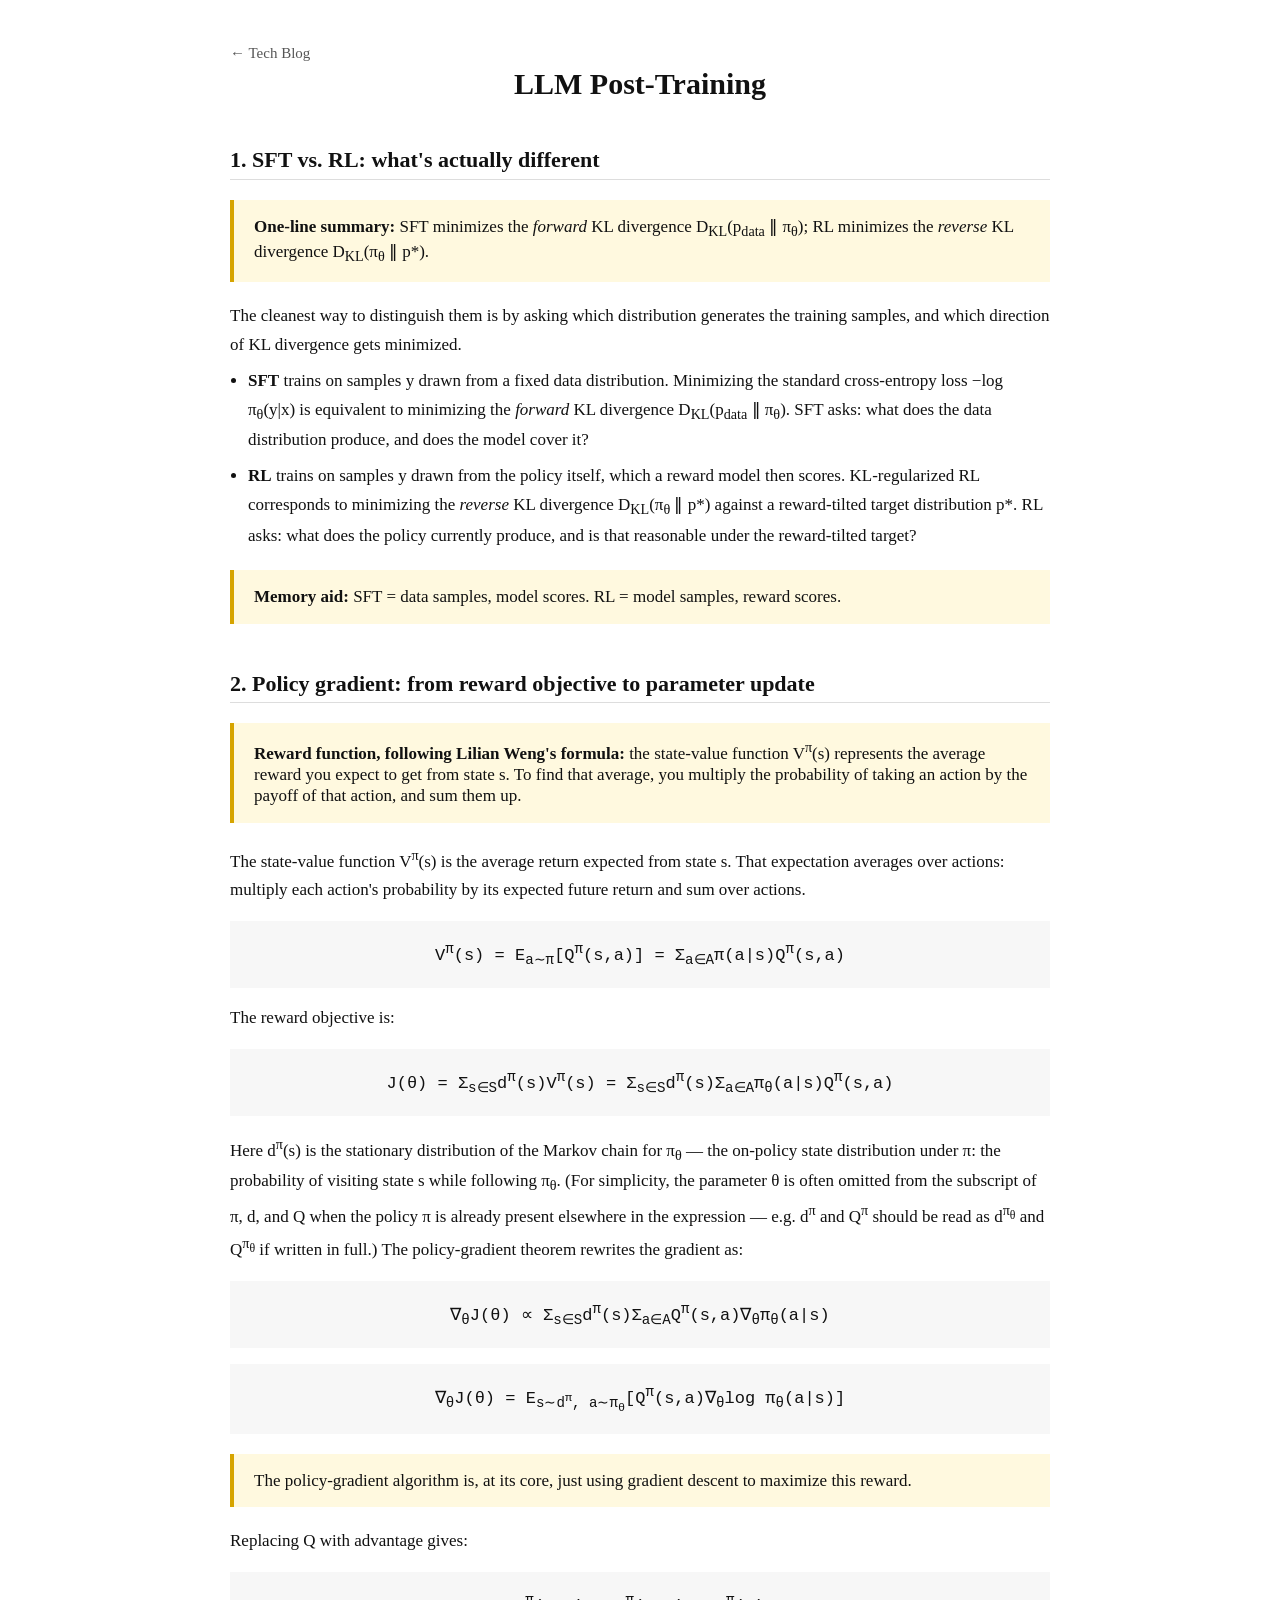
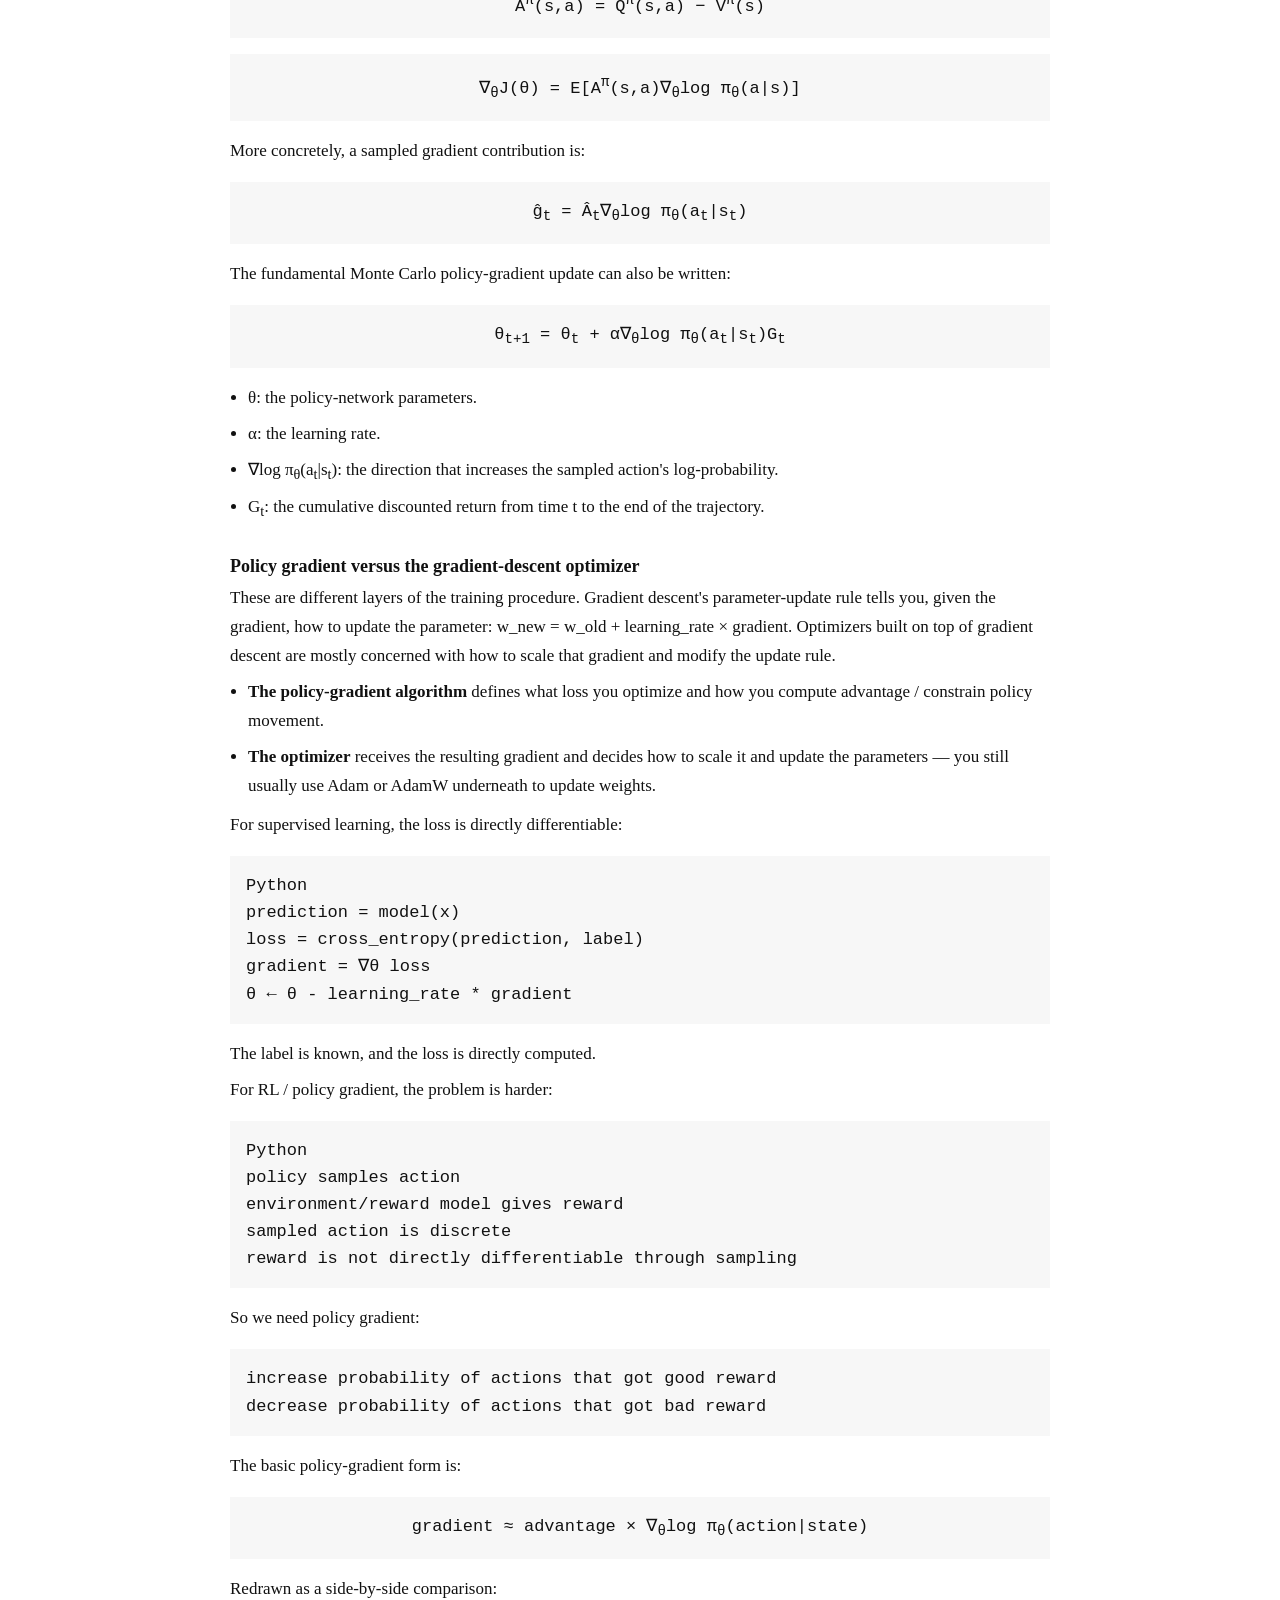
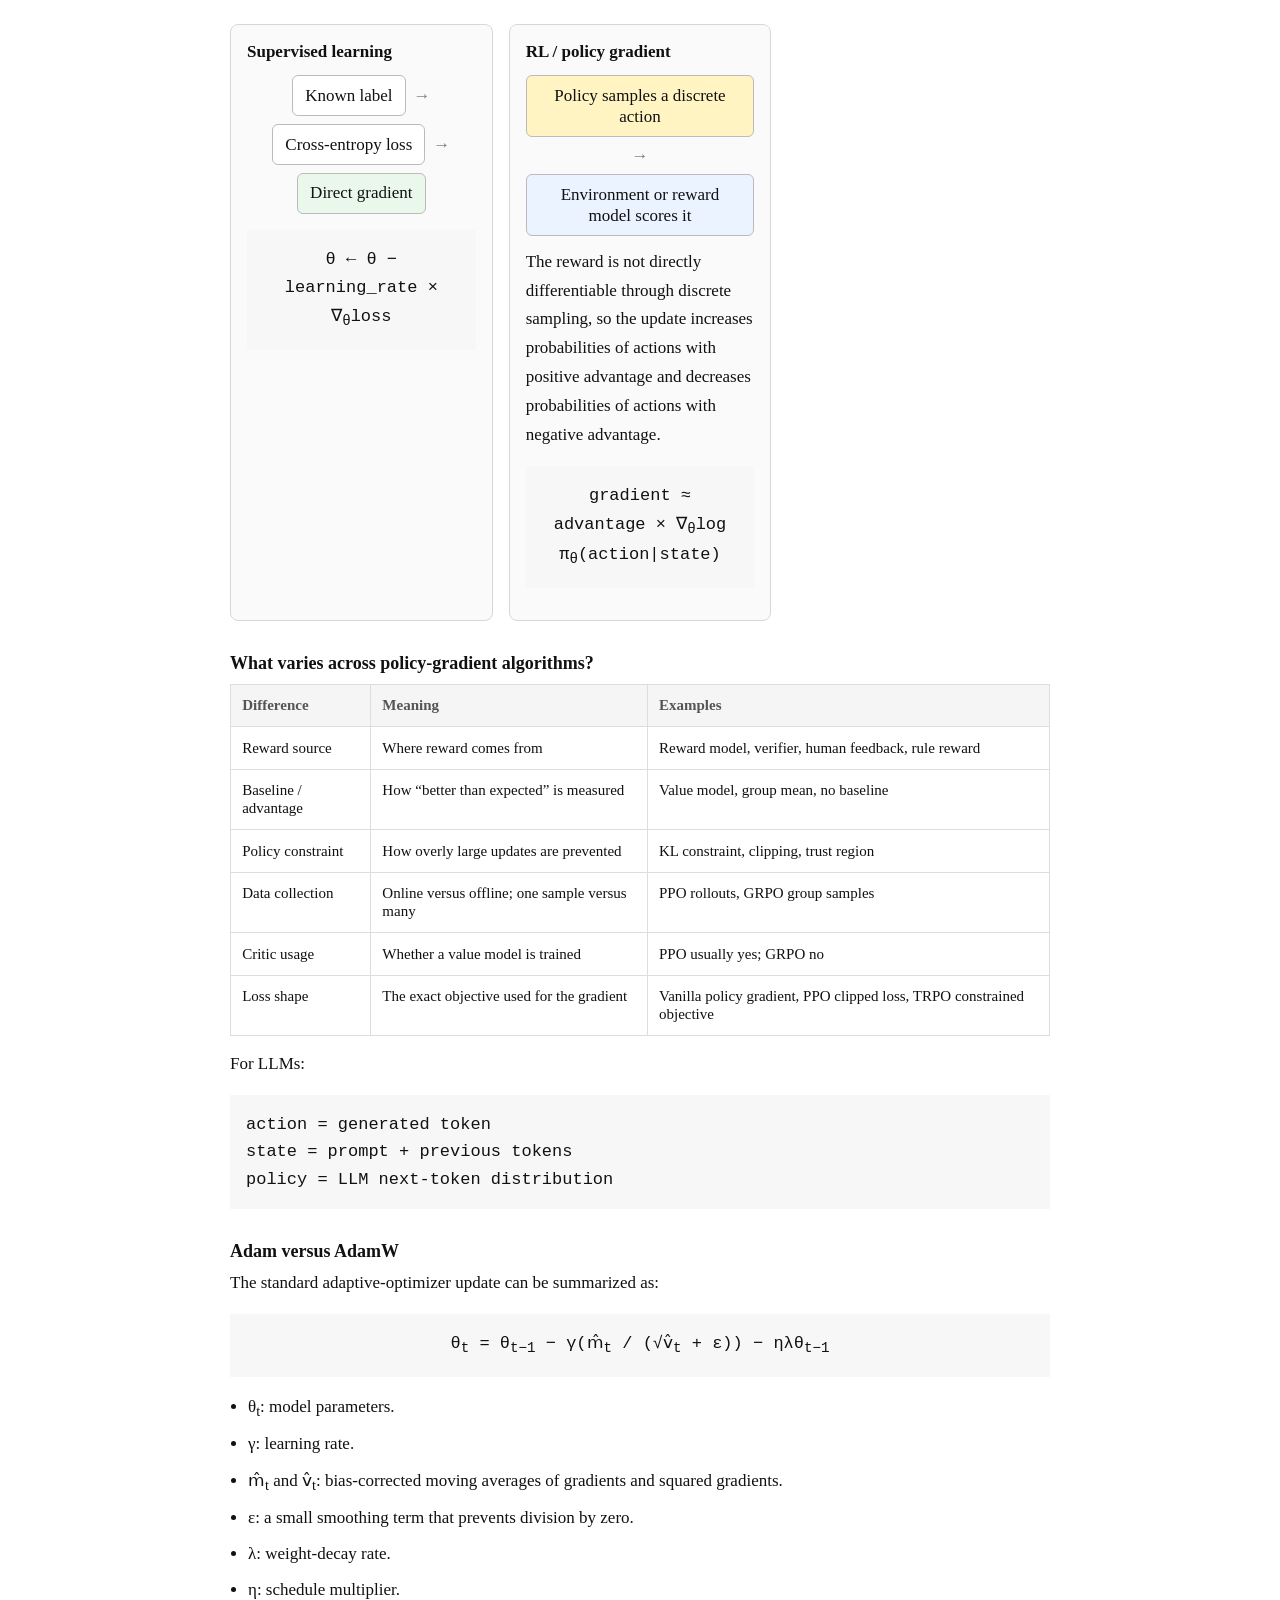
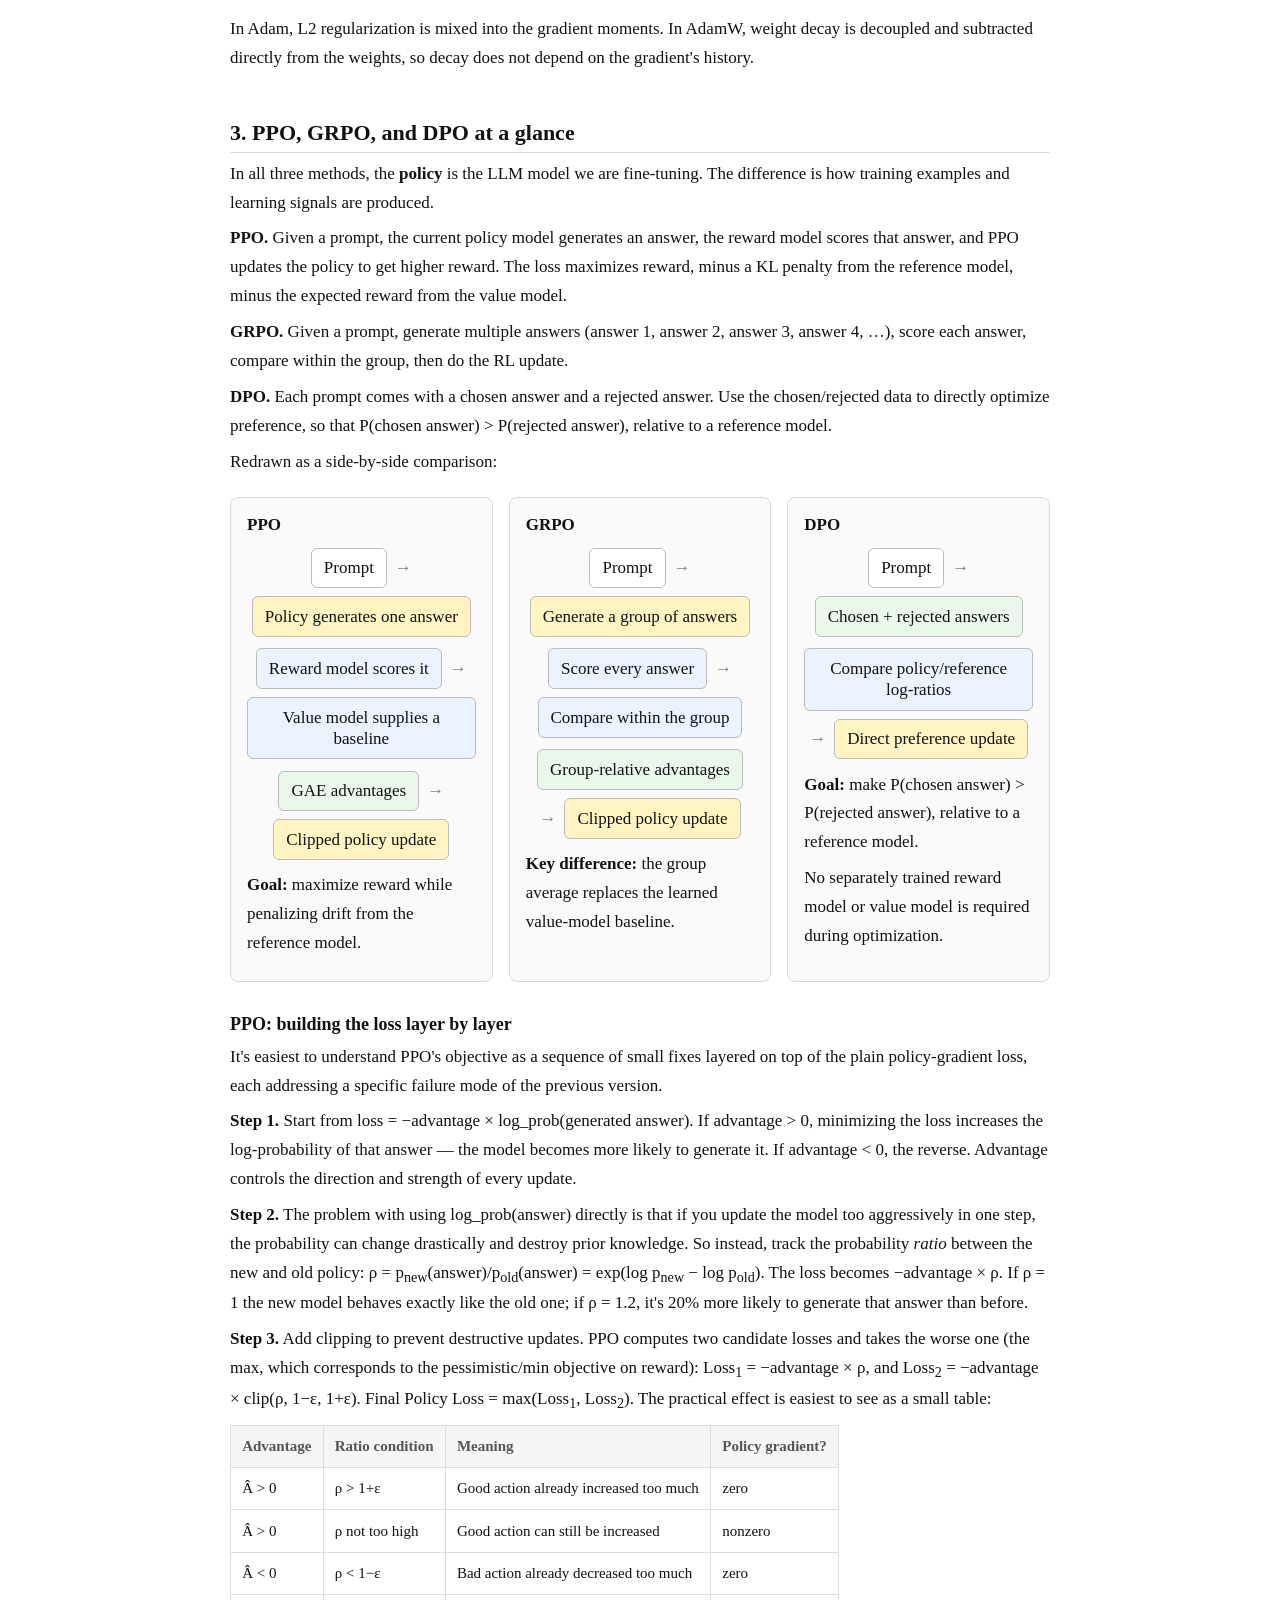
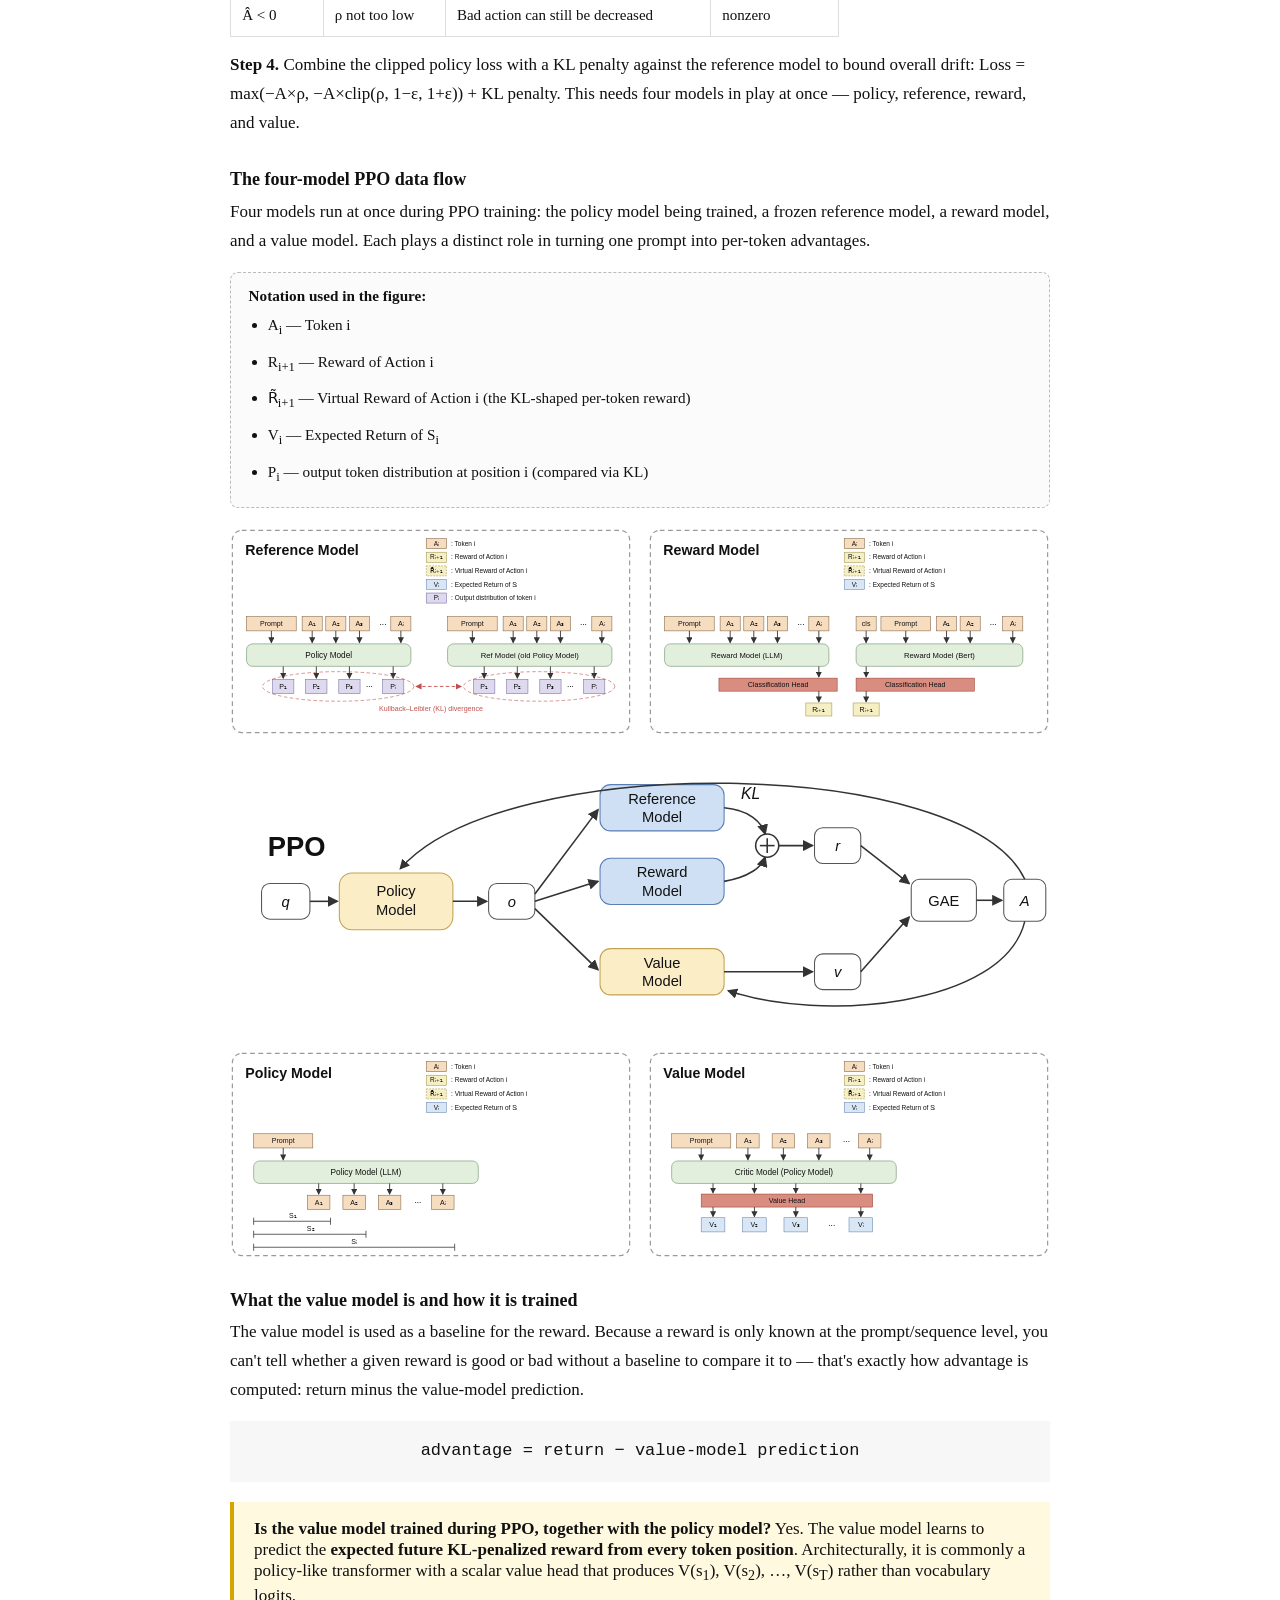
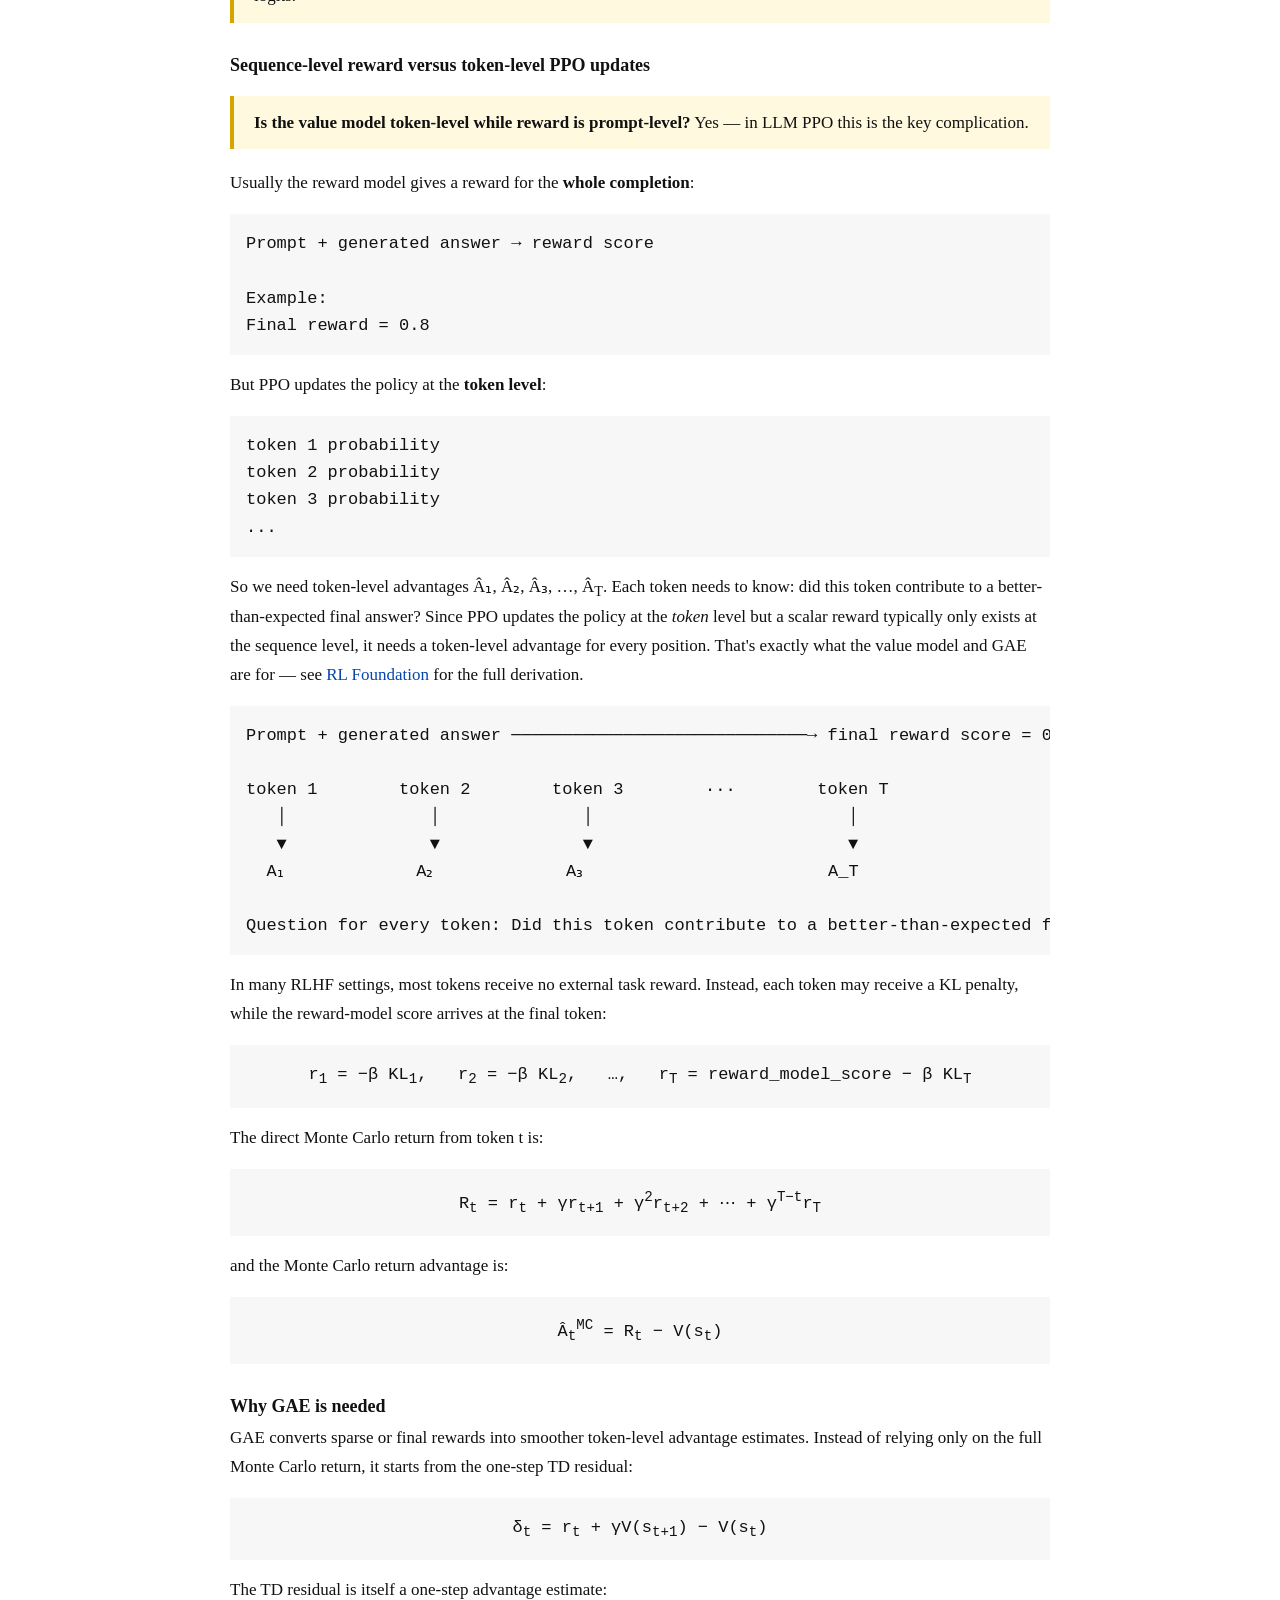
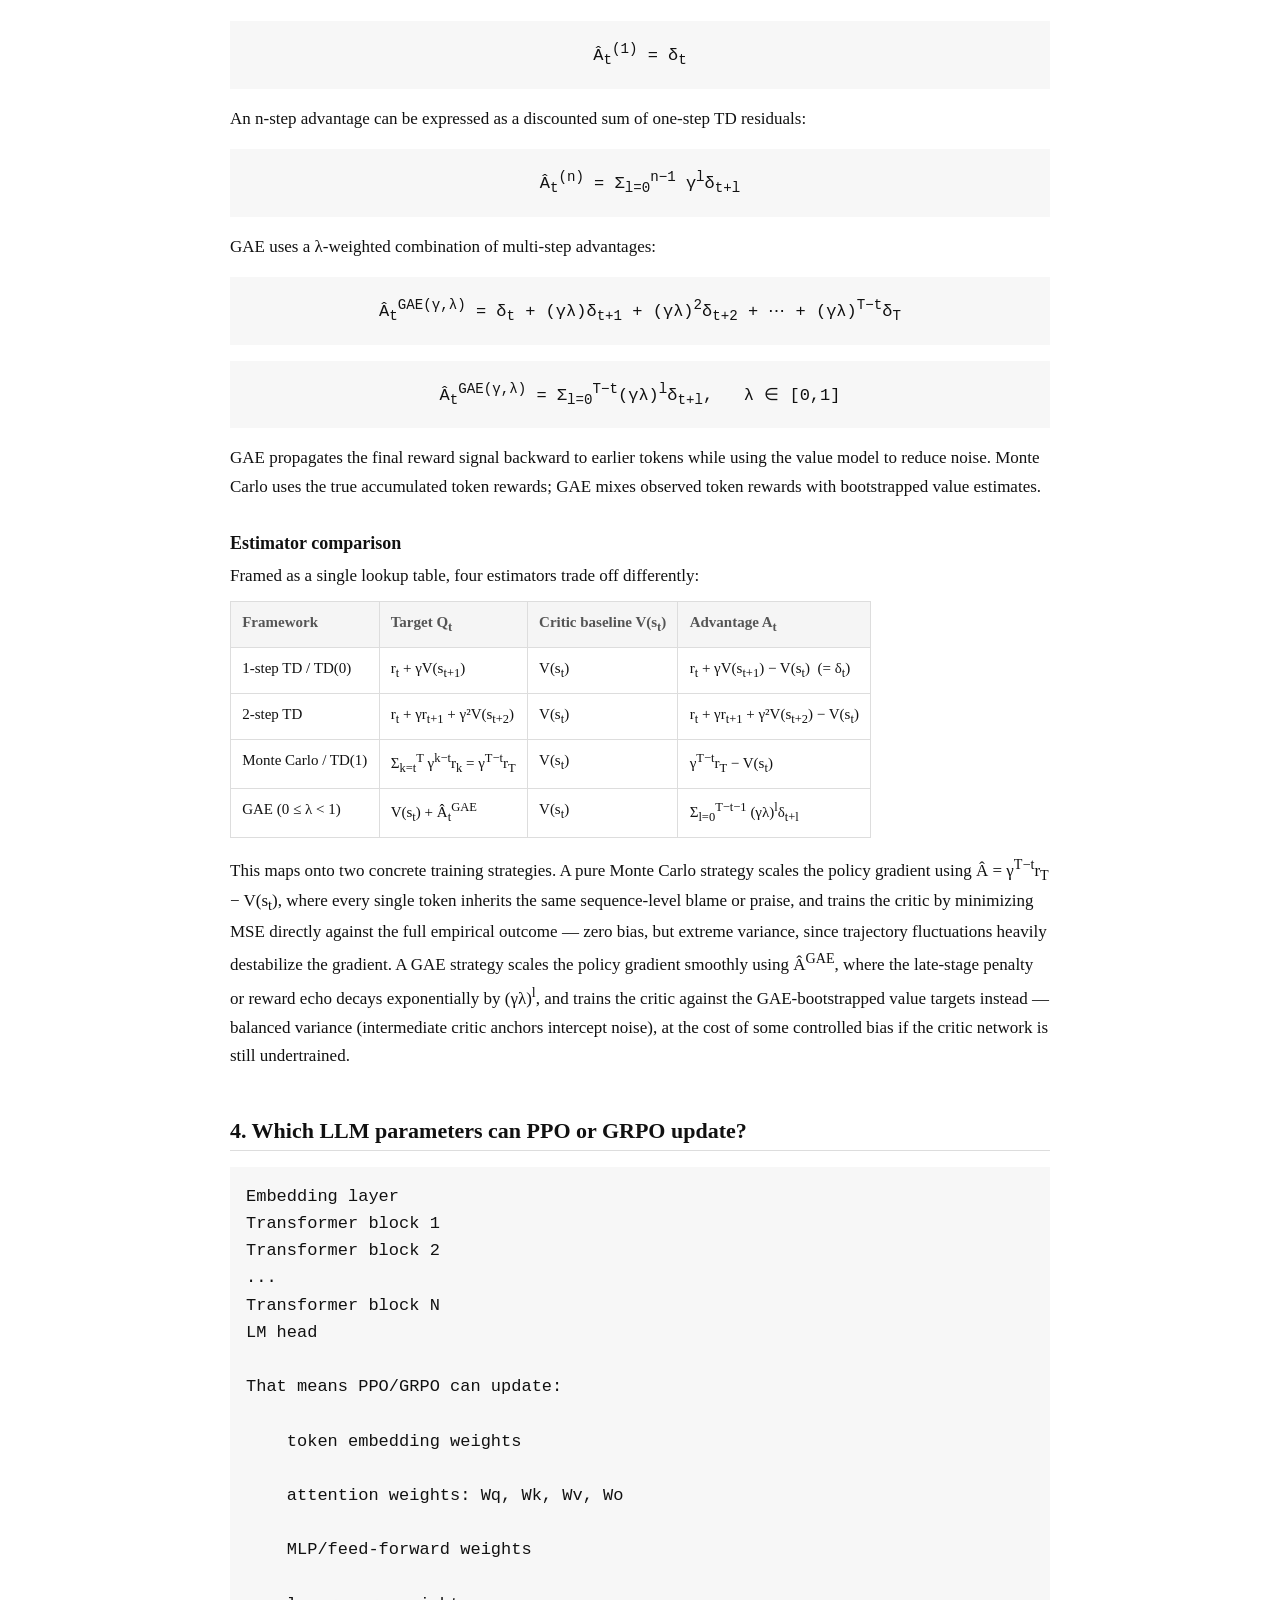
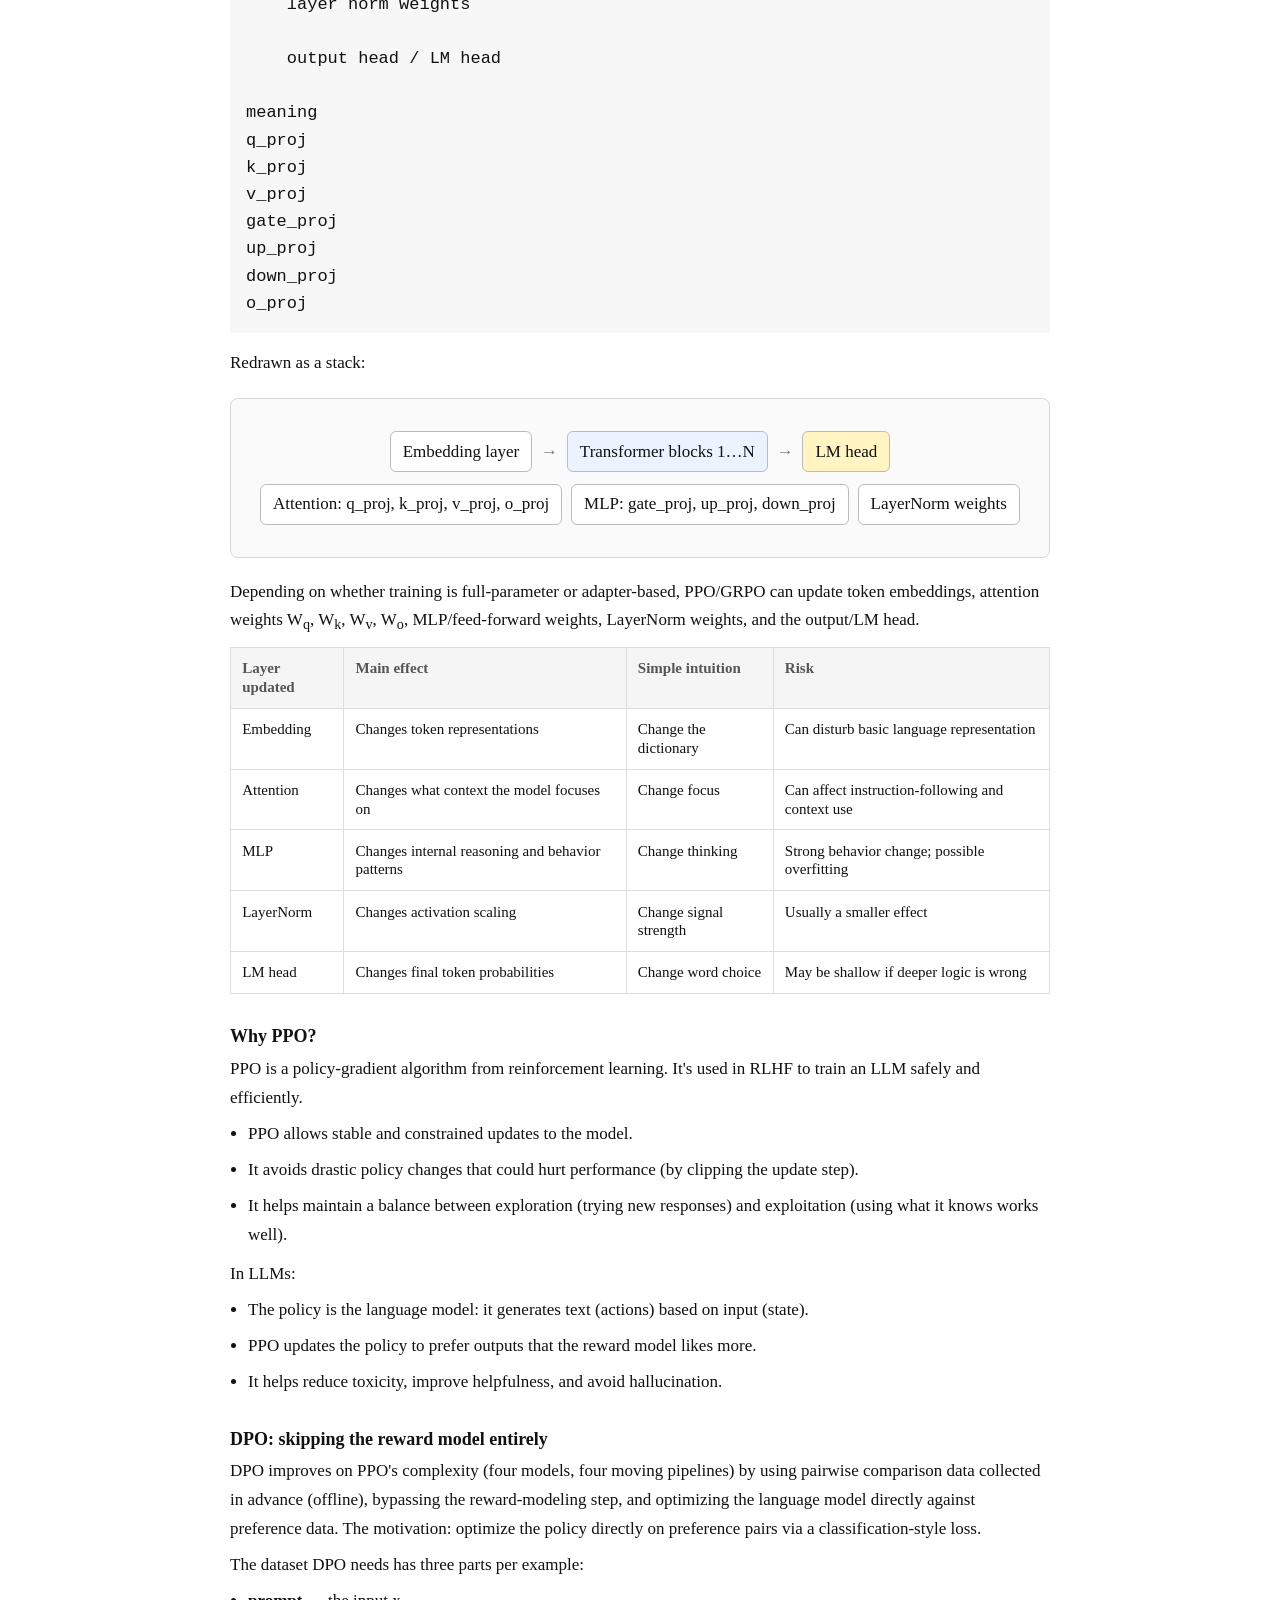
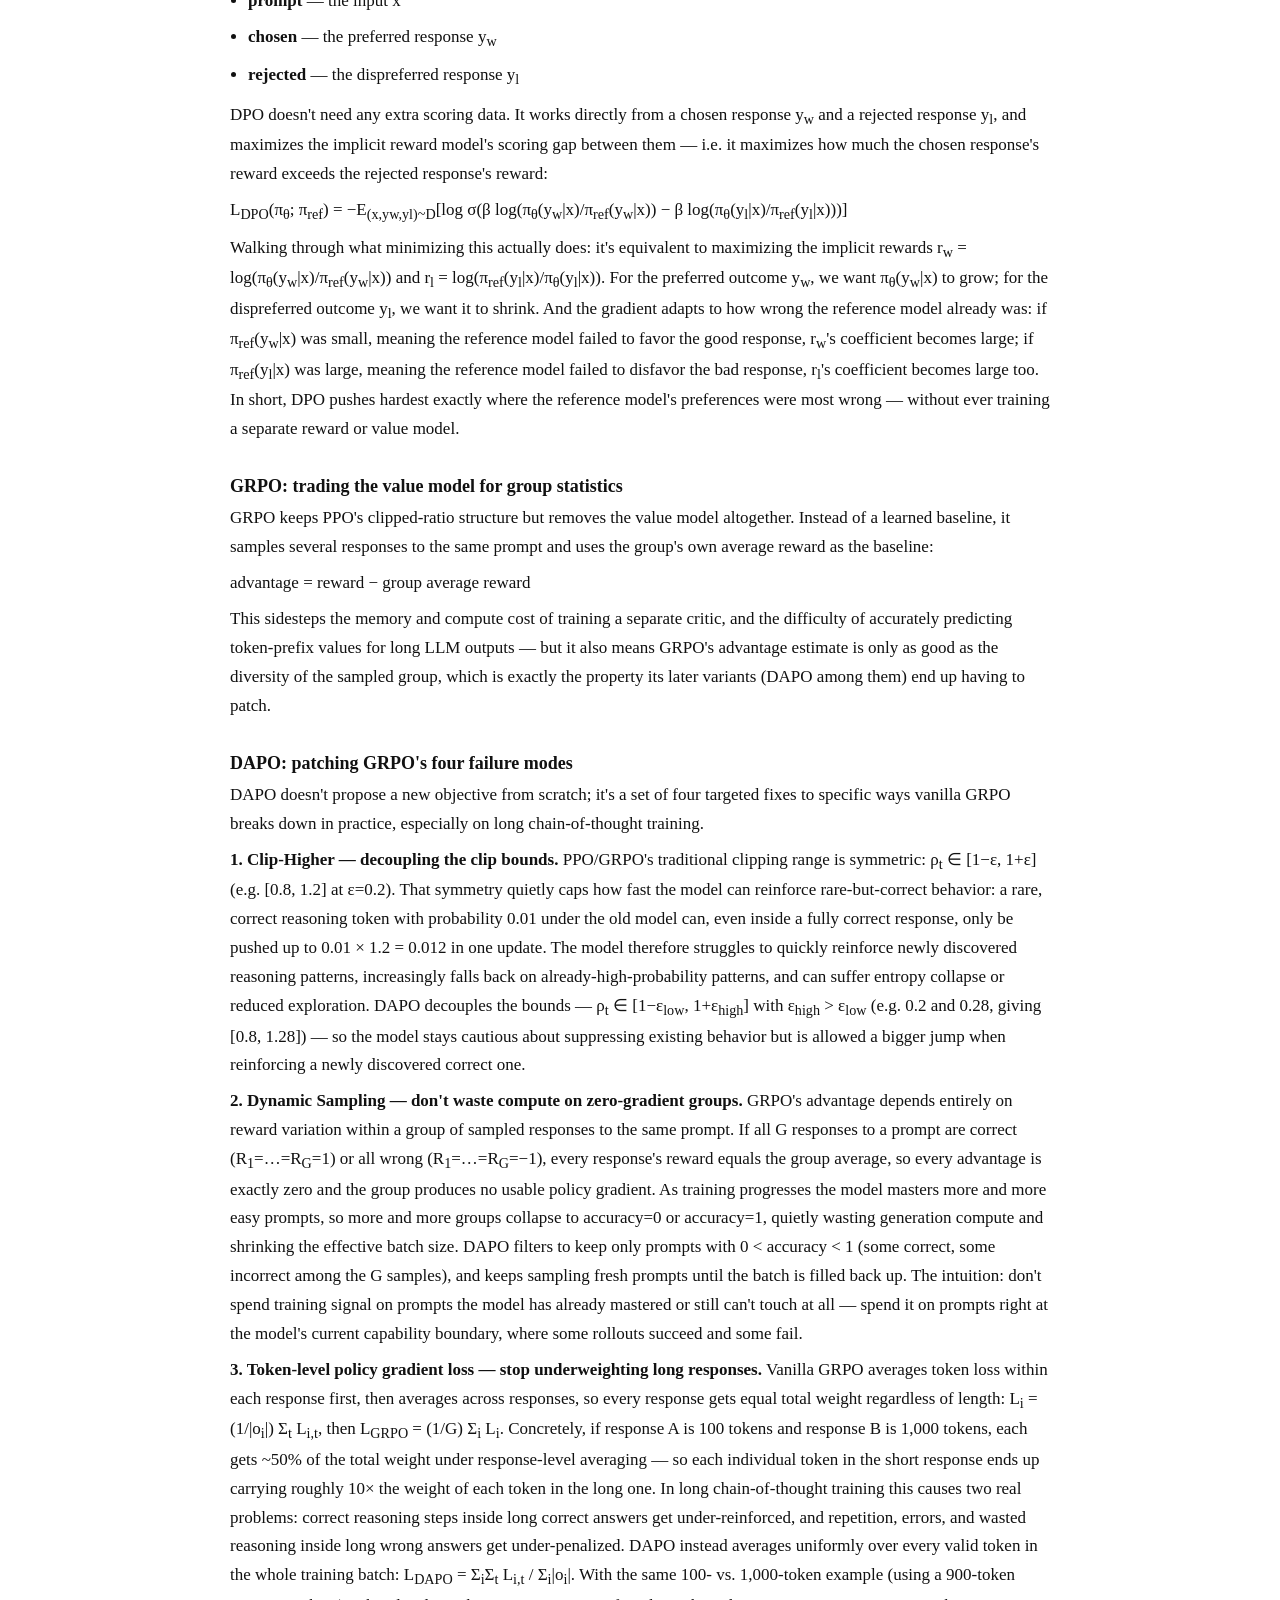
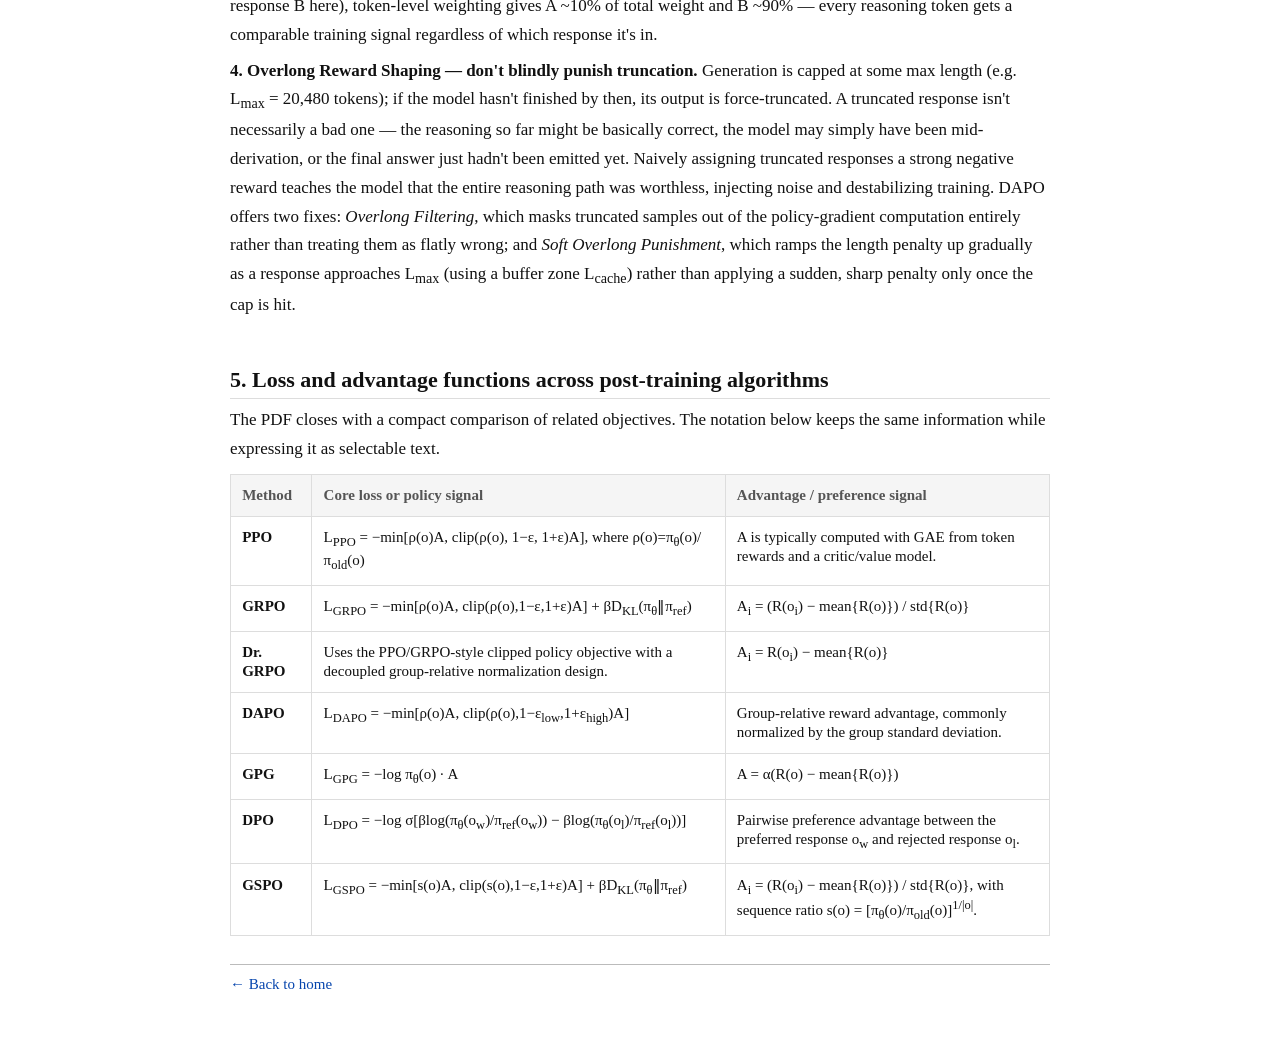
==== commit 2a420082: "Move SFT vs. RL summary below its heading The one-line summary box sat above the section 1 heading, " ====
--- a/llm-post-training.html
+++ b/llm-post-training.html
@@ -47,8 +47,8 @@
     </header>
 
     <section class="notes-section">
+      <h2>1. SFT vs. RL: what's actually different</h2>
       <div class="note-box"><strong>One-line summary:</strong> SFT minimizes the <em>forward</em> KL divergence D<sub>KL</sub>(p<sub>data</sub> ‖ π<sub>θ</sub>); RL minimizes the <em>reverse</em> KL divergence D<sub>KL</sub>(π<sub>θ</sub> ‖ p*).</div>
-      <h2>1. SFT vs. RL: what's actually different</h2>
       <p>The cleanest way to distinguish them is by asking which distribution generates the training samples, and which direction of KL divergence gets minimized.</p>
       <ul>
         <li><strong>SFT</strong> trains on samples y drawn from a fixed data distribution. Minimizing the standard cross-entropy loss −log π<sub>θ</sub>(y|x) is equivalent to minimizing the <em>forward</em> KL divergence D<sub>KL</sub>(p<sub>data</sub> ‖ π<sub>θ</sub>). SFT asks: what does the data distribution produce, and does the model cover it?</li>
--- a/style.css
+++ b/style.css
@@ -127,6 +127,21 @@
   text-align: center;
 }
 
+.link-primary {
+  border: 1px solid var(--link);
+  border-radius: 4px;
+  display: inline-block;
+  font-weight: bold;
+  padding: 5px 14px;
+}
+
+.link-primary:hover,
+.link-primary:focus {
+  background: var(--link);
+  color: var(--page);
+  text-decoration: none;
+}
+
 .authors {
   color: var(--muted);
   font-weight: bold;
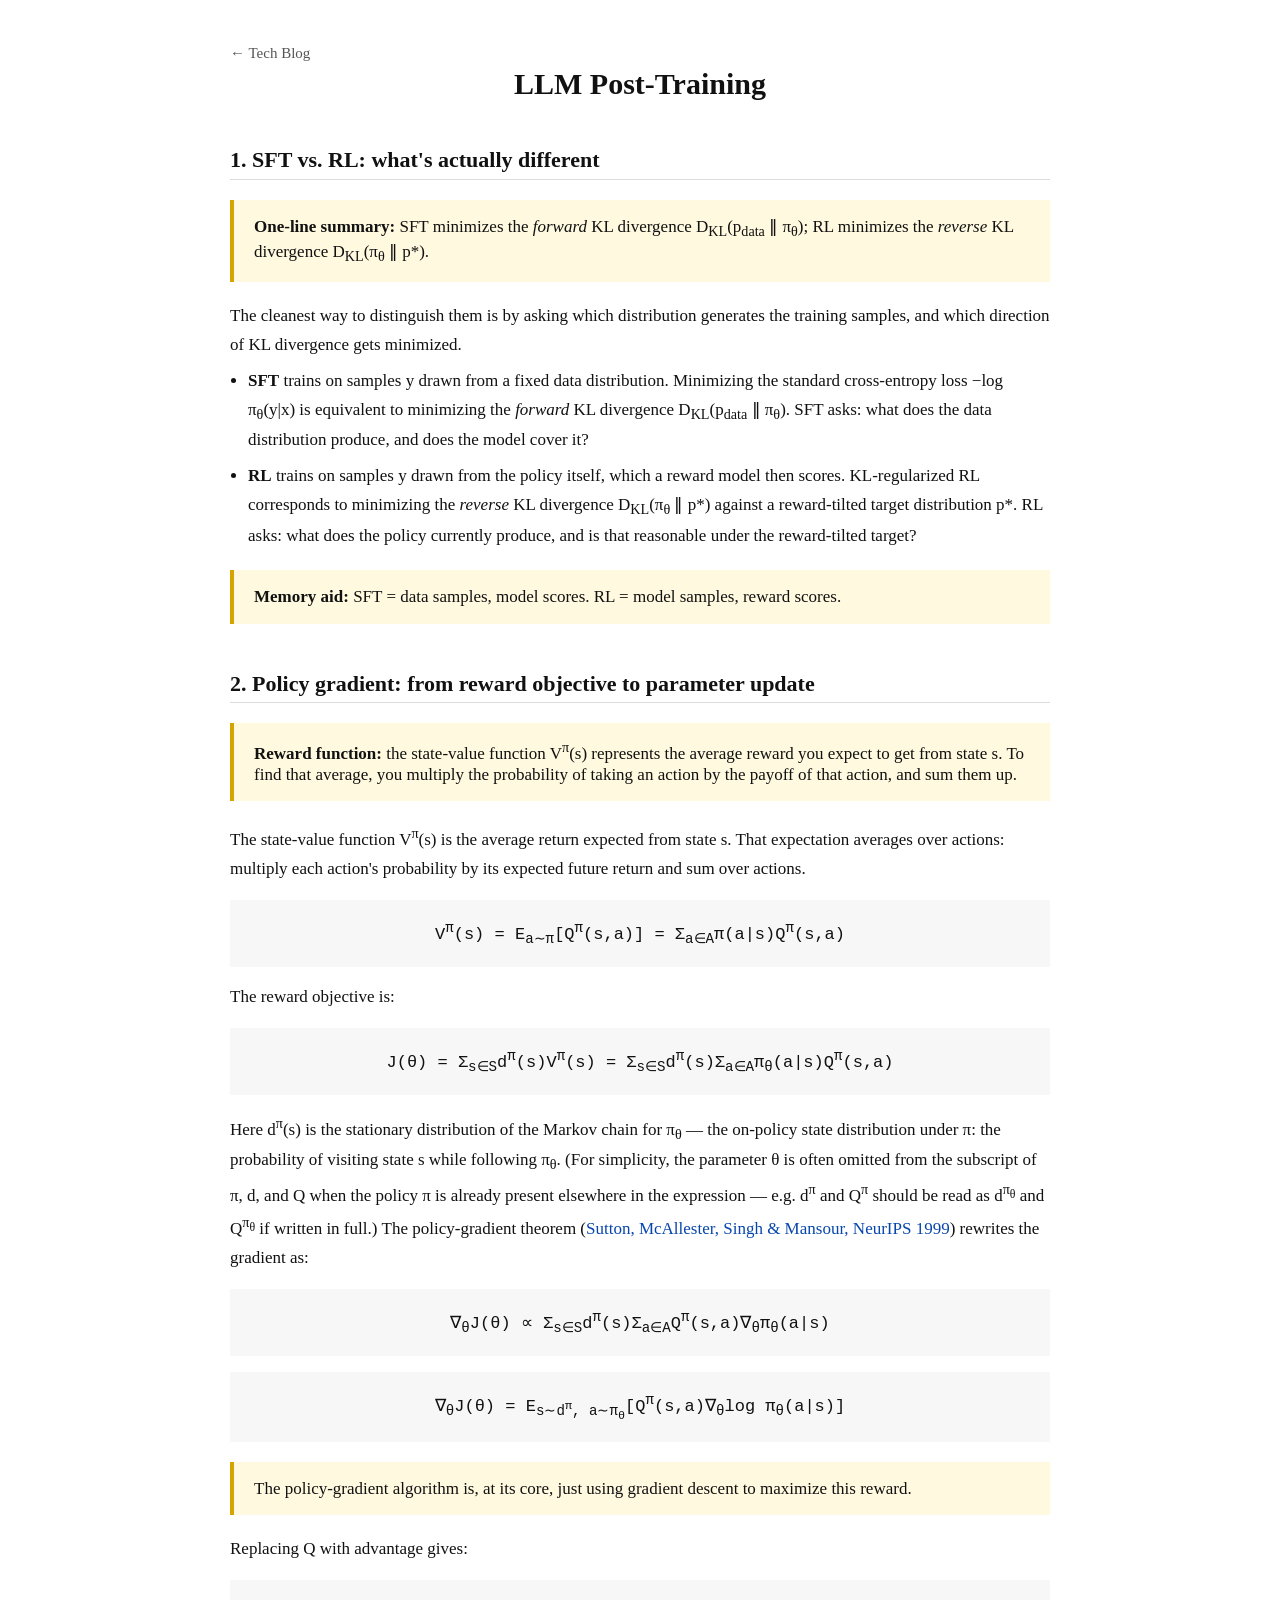
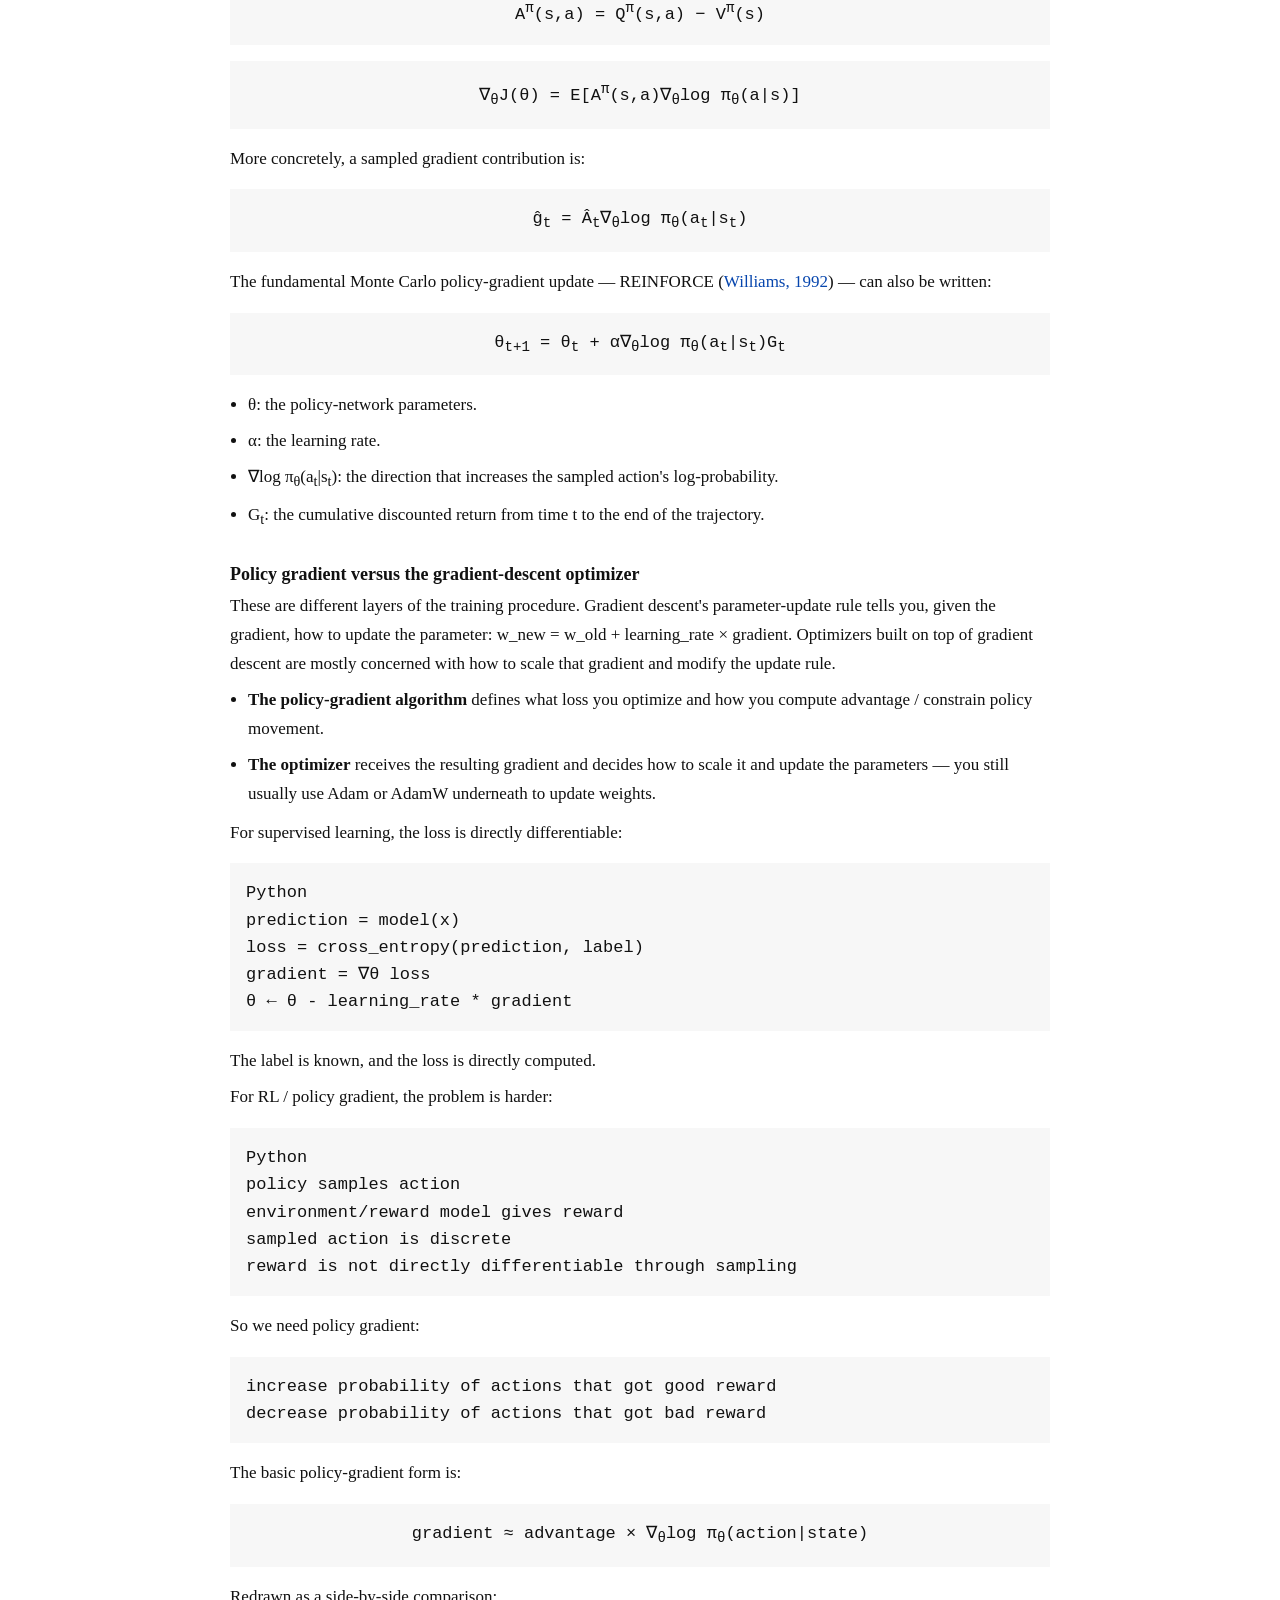
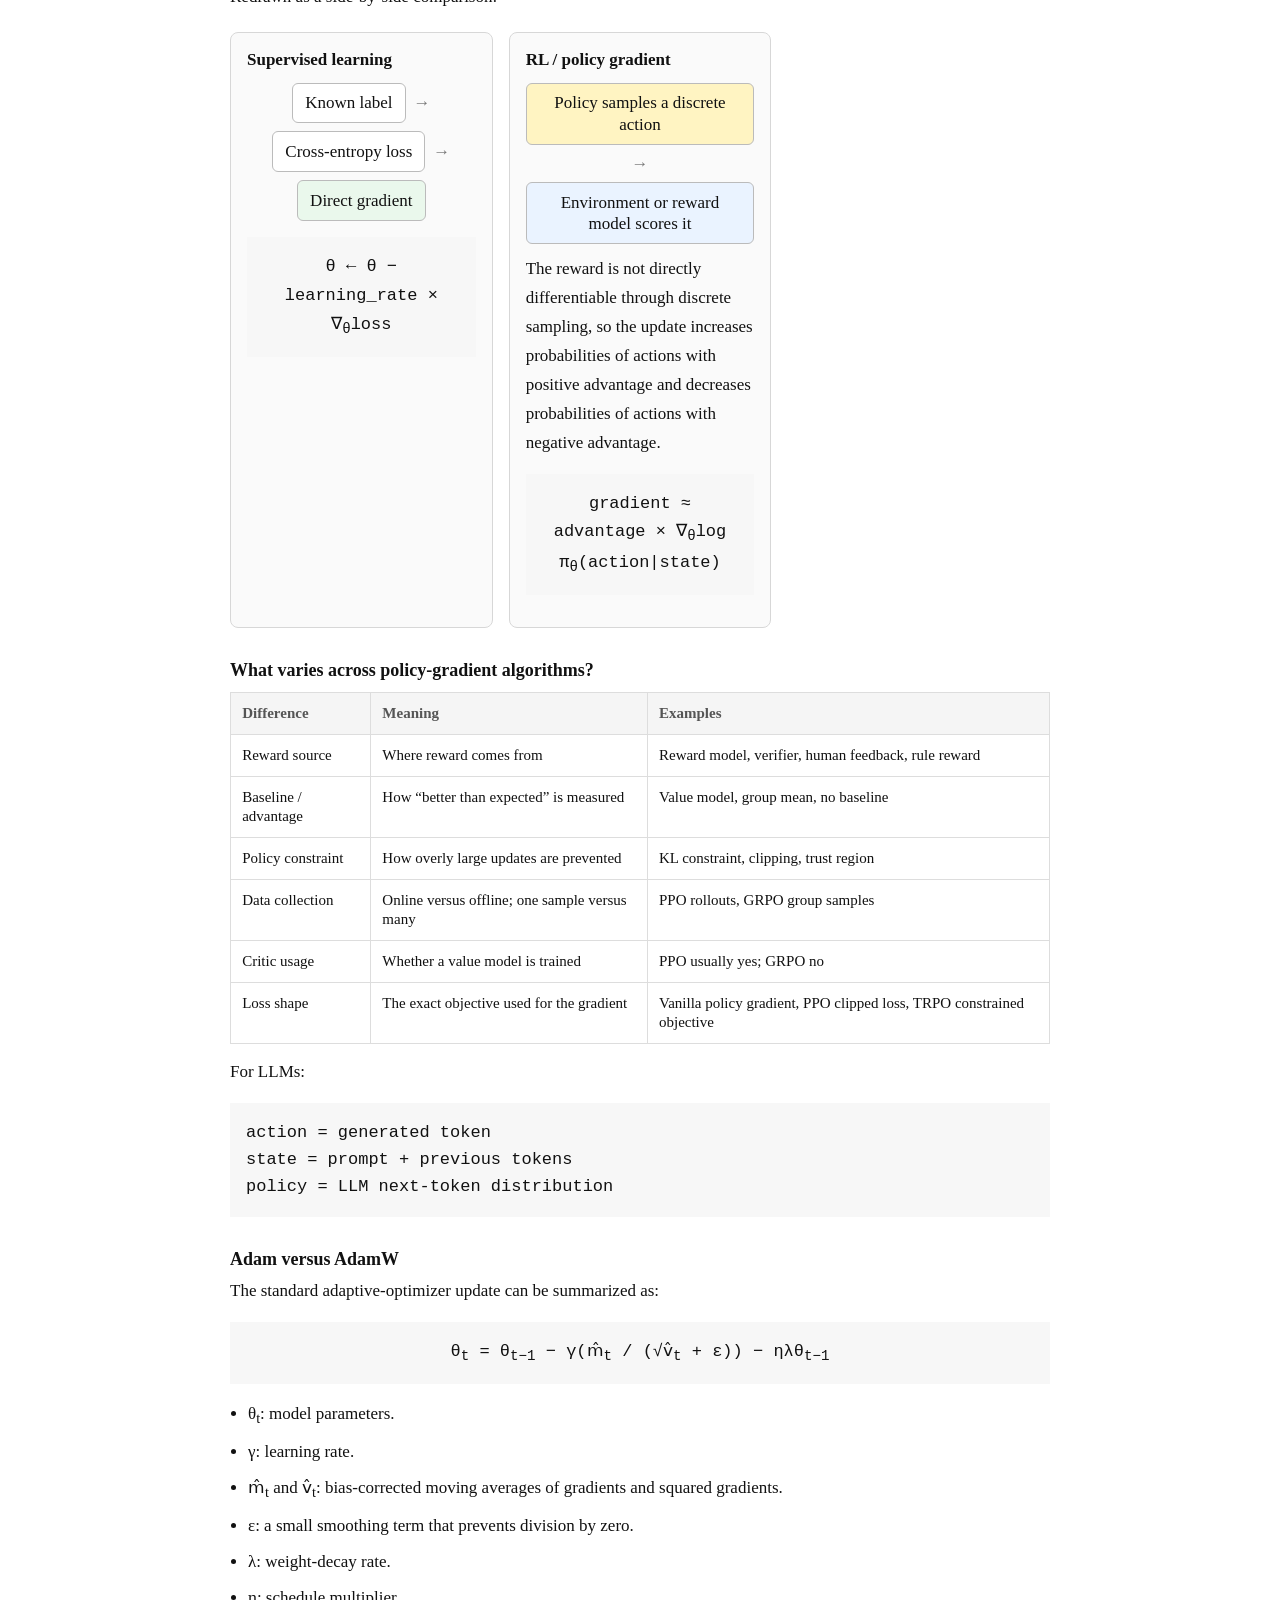
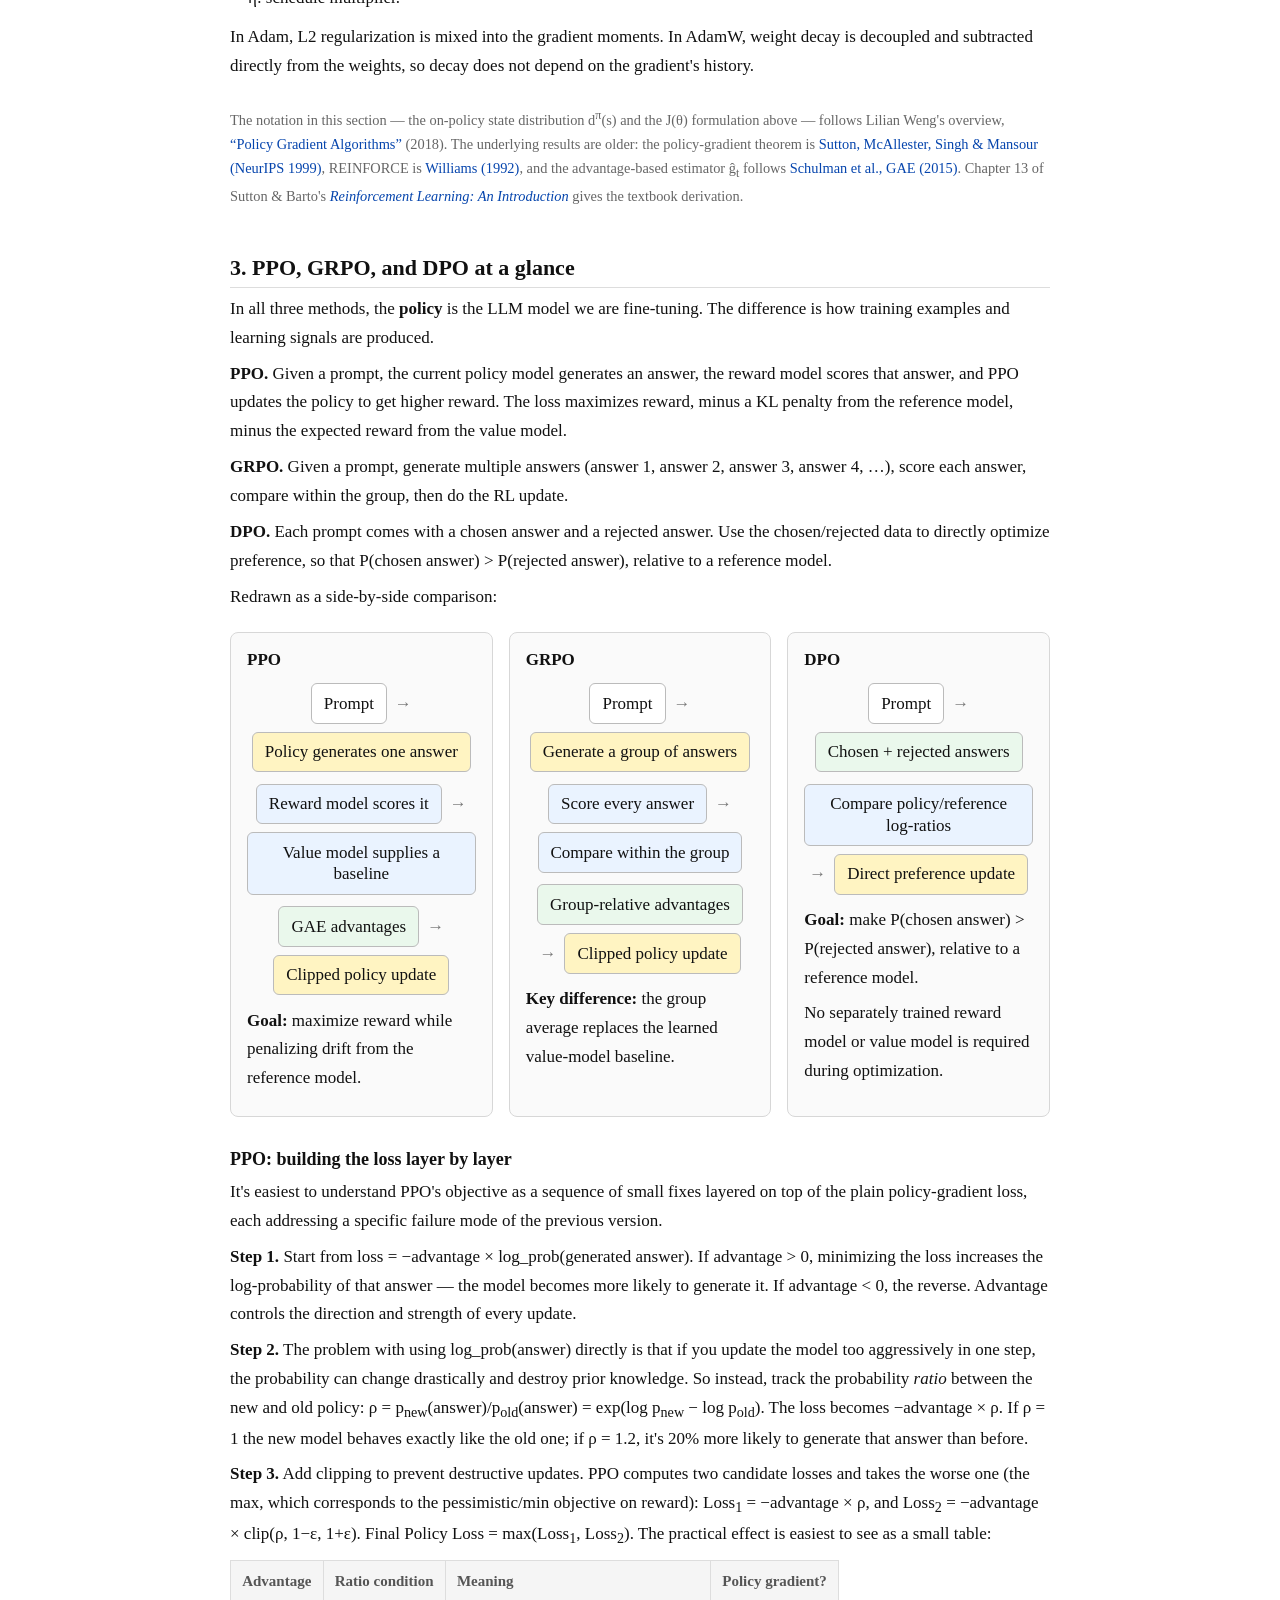
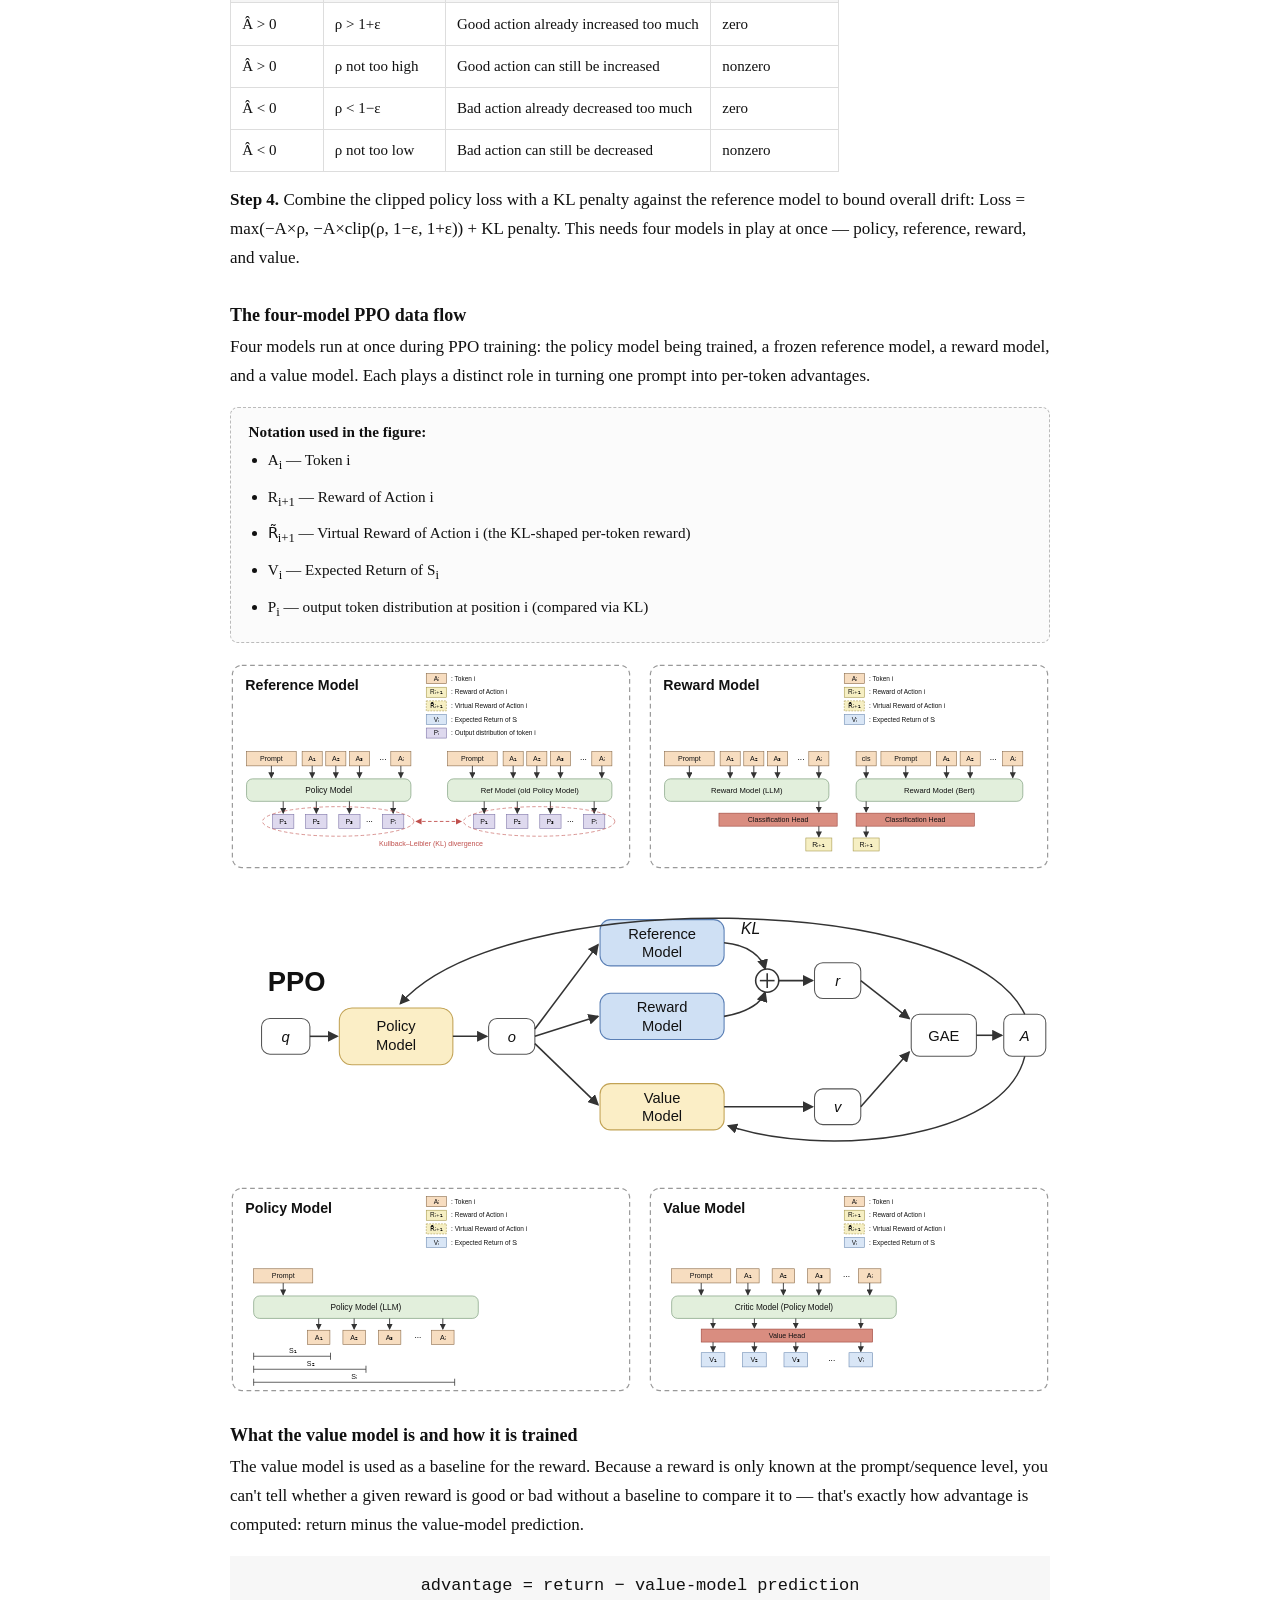
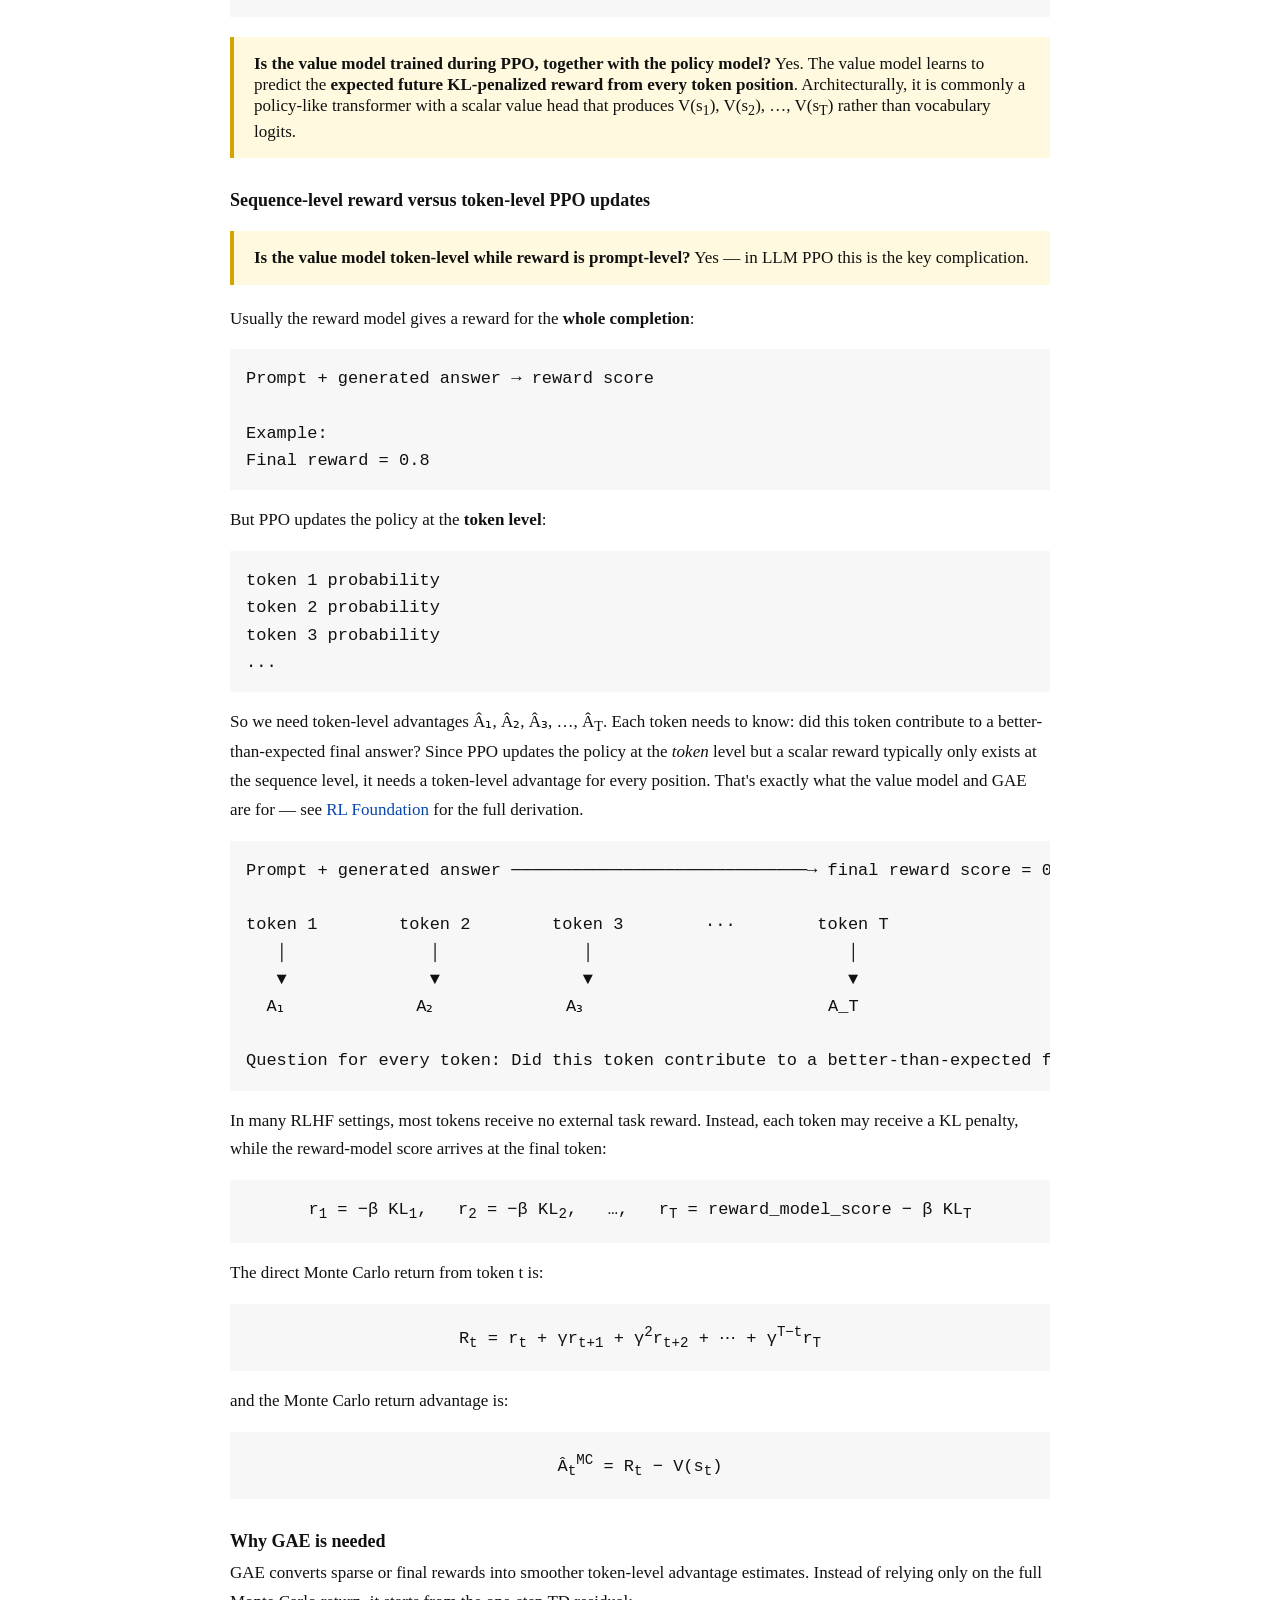
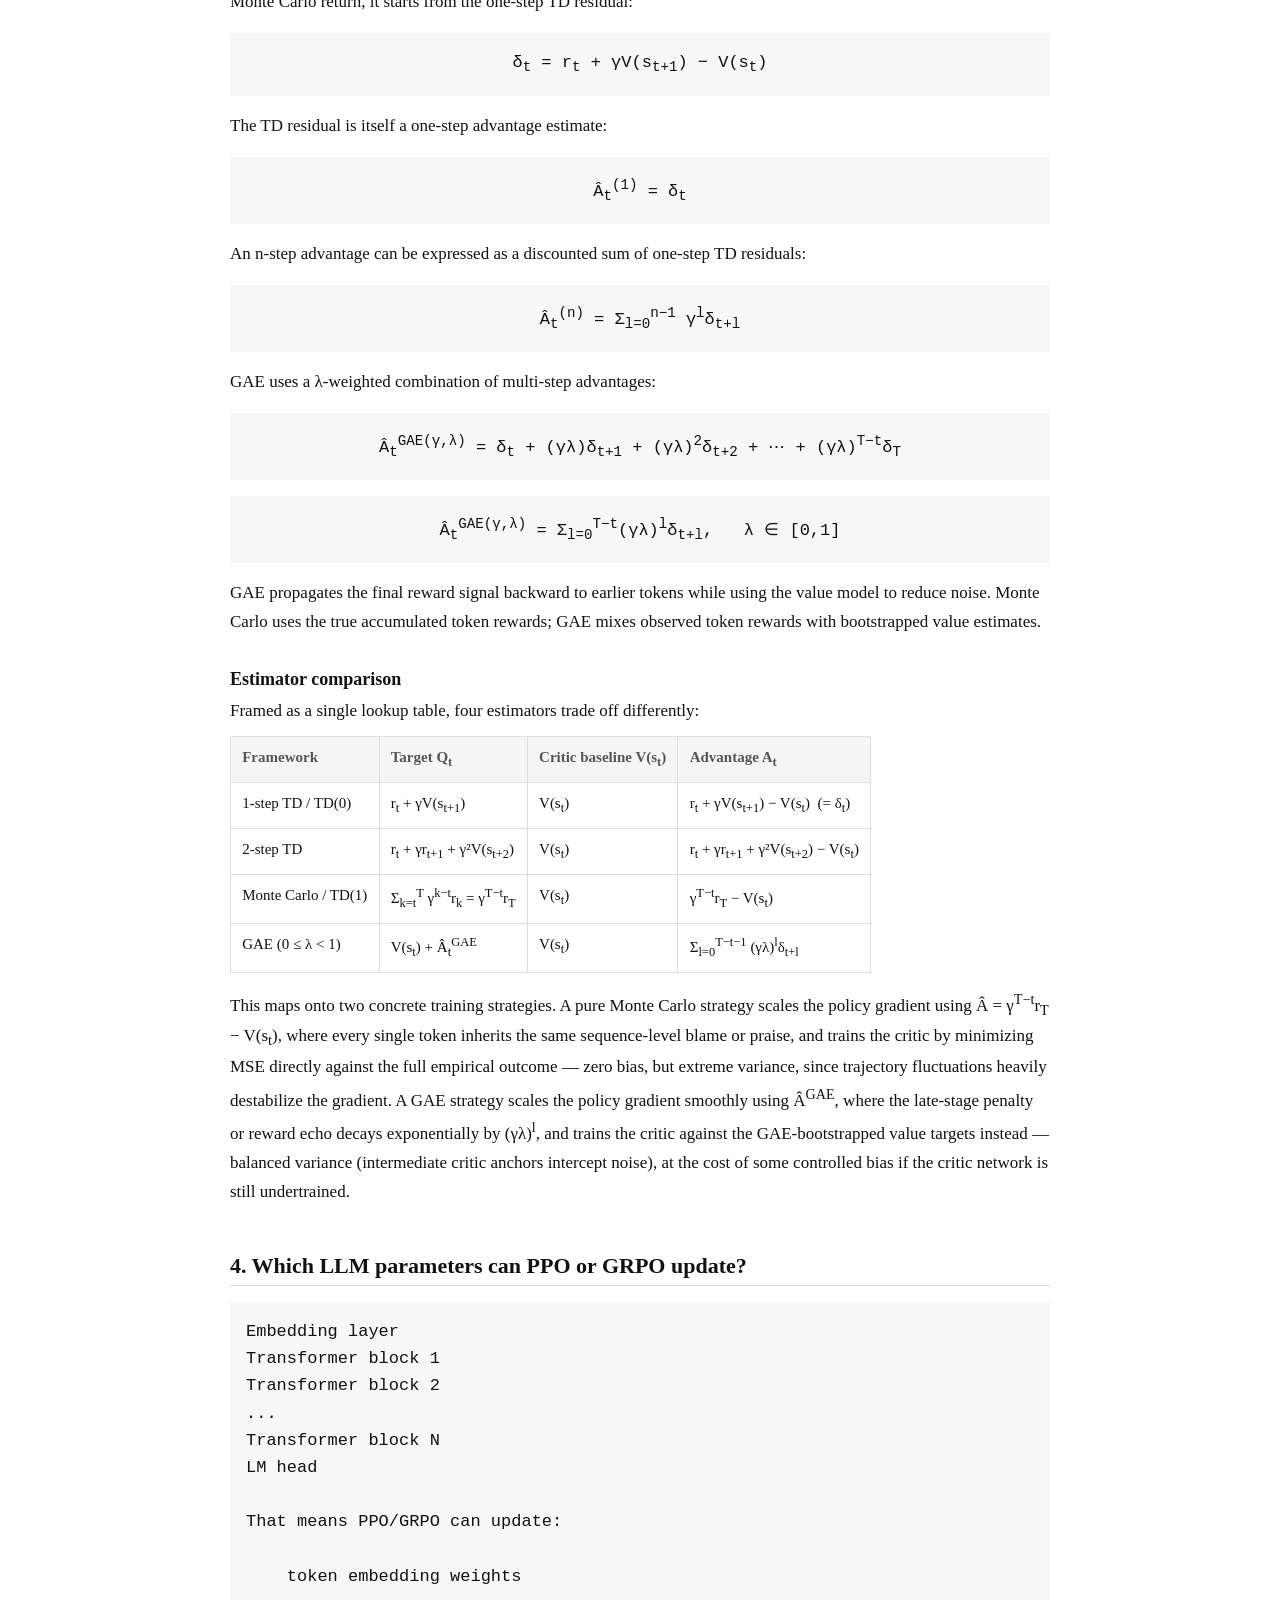
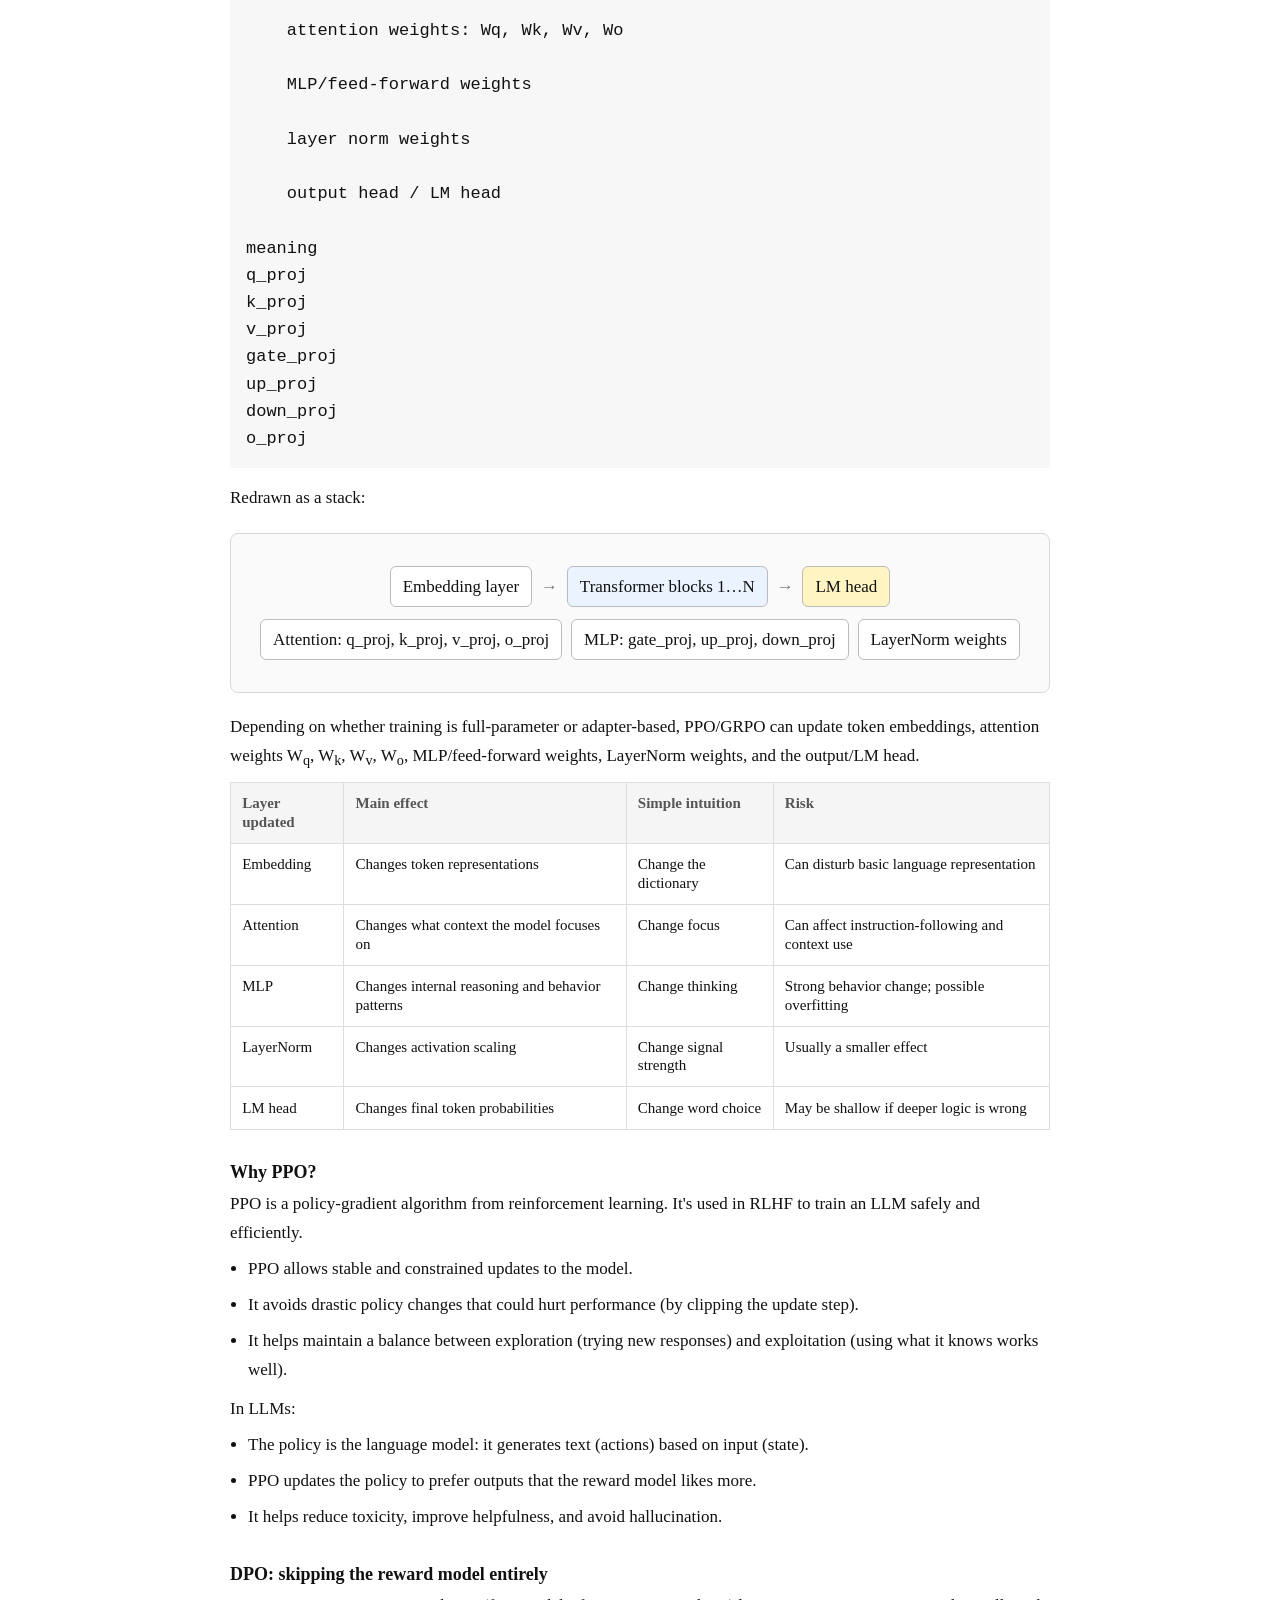
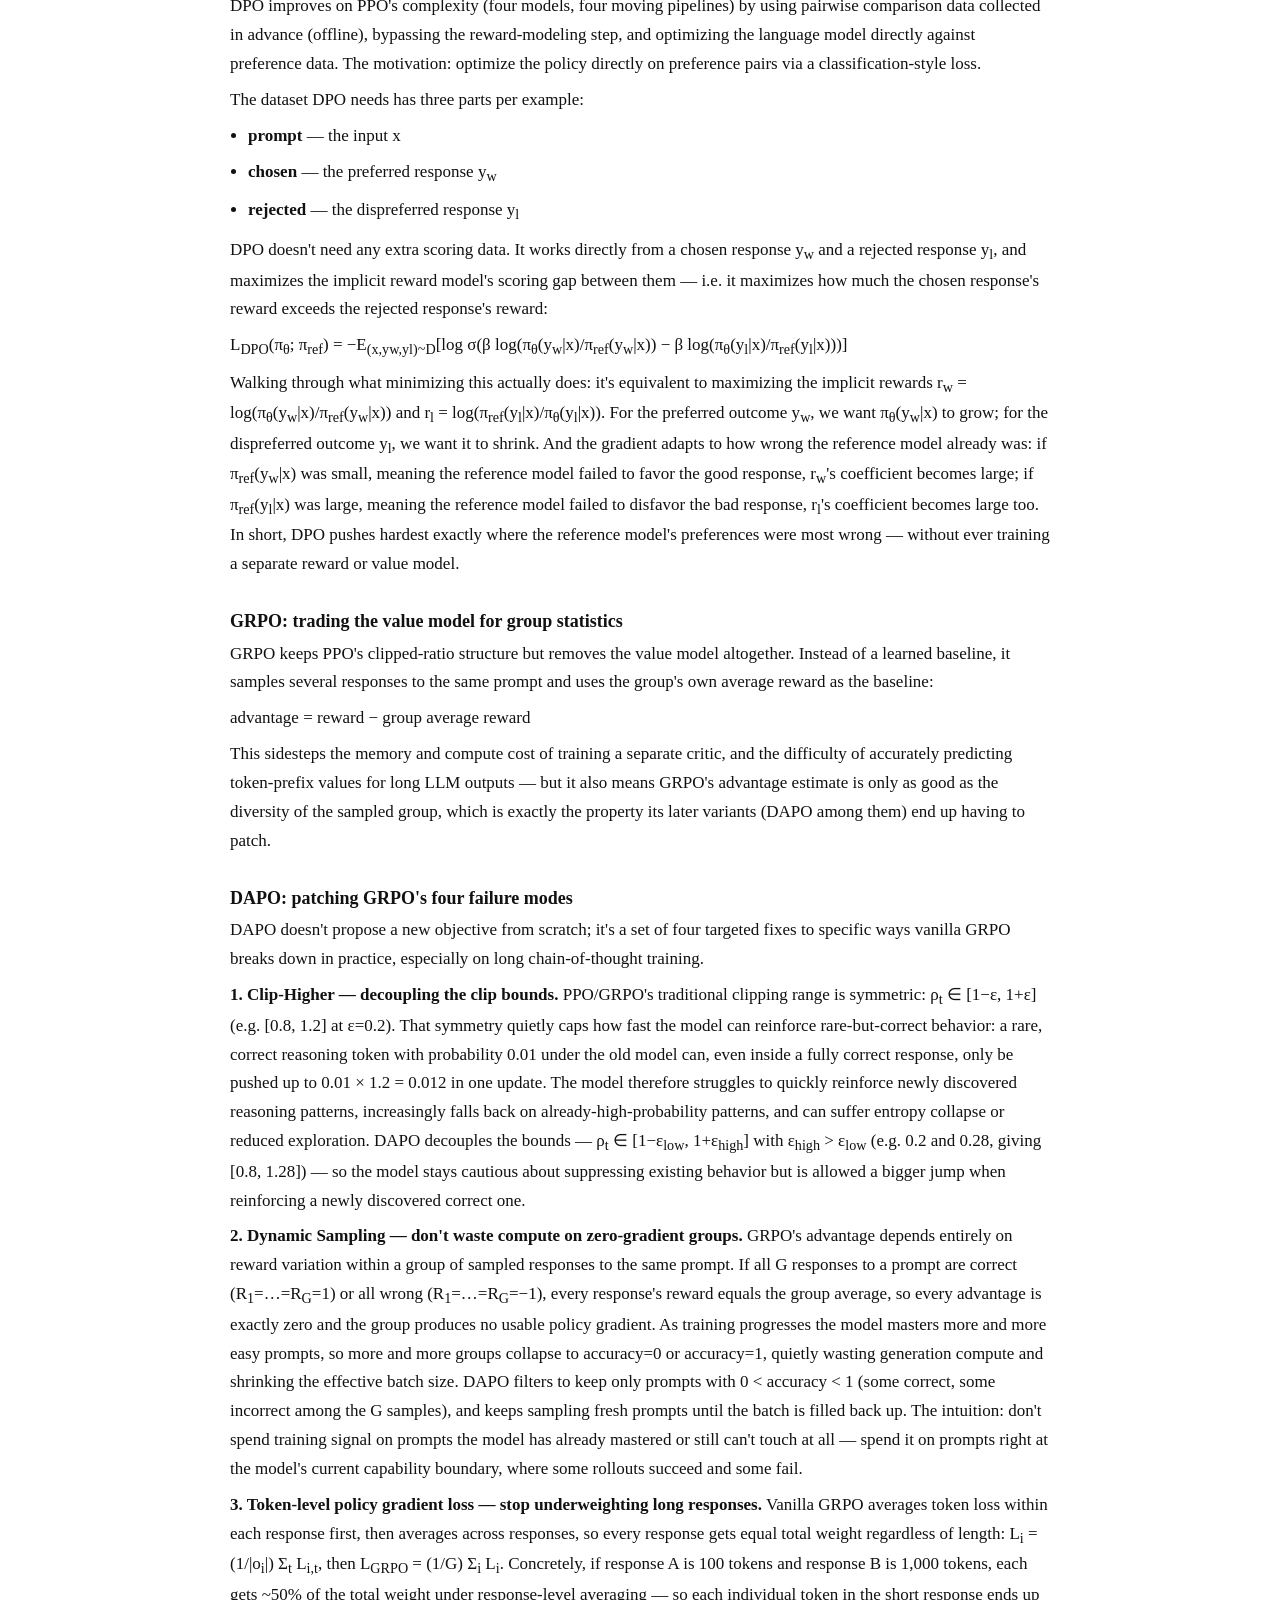
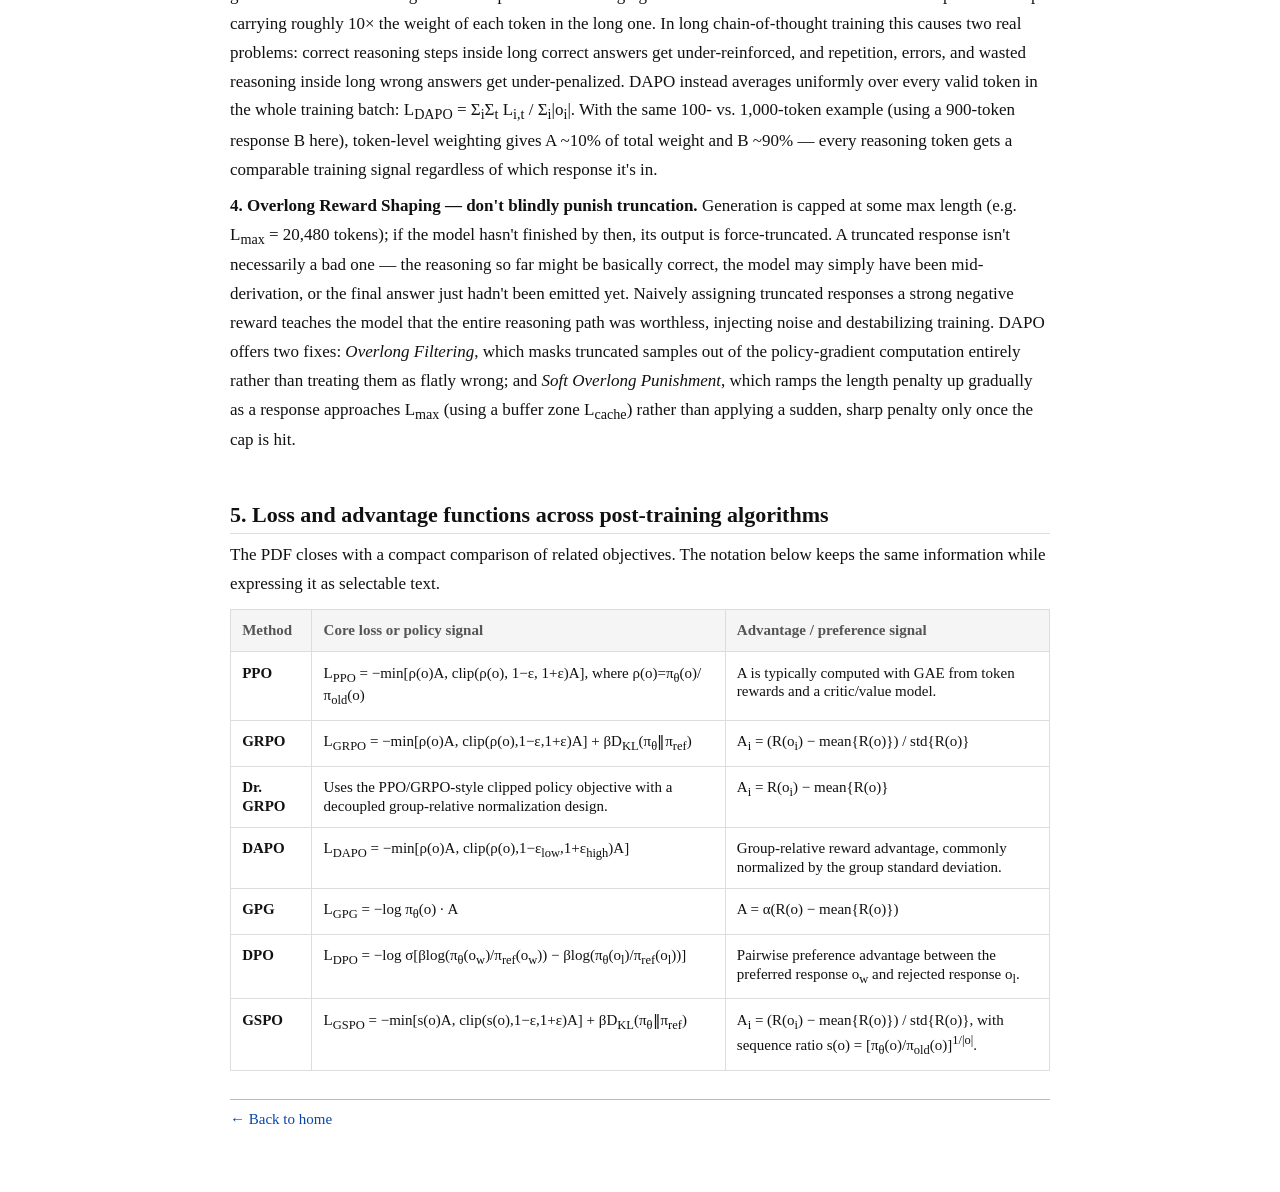
==== commit 8ded75b8: "Correct attribution for policy gradient formulas The section 2 note box credited Lilian Weng for the" ====
--- a/llm-post-training.html
+++ b/llm-post-training.html
@@ -25,6 +25,7 @@
     .architecture { margin: 1.25rem 0; padding: 1.25rem; border: 1px solid #d7d7d7; border-radius: 8px; background: #fafafa; }
     .architecture-row { display: flex; align-items: center; justify-content: center; gap: .55rem; flex-wrap: wrap; margin: .75rem 0; }
     .timeline { margin: 1rem 0; padding: 1rem; overflow-x: auto; white-space: pre; background: #f7f7f7; font-family: ui-monospace, SFMono-Regular, Menlo, Consolas, monospace; line-height: 1.6; }
+    .source-note { margin-top: 1.5rem; color: #666; font-size: .9rem; }
     .note-box { margin: 1.25rem 0; padding: 1rem 1.25rem; border-left: 4px solid #d6a400; background: #fff9df; }
     .notes-section table { display: block; width: 100%; overflow-x: auto; border-collapse: collapse; }
     .notes-section th, .notes-section td { padding: .7rem; border: 1px solid #ddd; text-align: left; vertical-align: top; }
@@ -57,12 +58,12 @@
       <div class="note-box"><strong>Memory aid:</strong> SFT = data samples, model scores. RL = model samples, reward scores.</div>
 
       <h2>2. Policy gradient: from reward objective to parameter update</h2>
-      <div class="note-box"><strong>Reward function, following Lilian Weng's formula:</strong> the state-value function V<sup>π</sup>(s) represents the average reward you expect to get from state s. To find that average, you multiply the probability of taking an action by the payoff of that action, and sum them up.</div>
+      <div class="note-box"><strong>Reward function:</strong> the state-value function V<sup>π</sup>(s) represents the average reward you expect to get from state s. To find that average, you multiply the probability of taking an action by the payoff of that action, and sum them up.</div>
       <p>The state-value function V<sup>π</sup>(s) is the average return expected from state s. That expectation averages over actions: multiply each action's probability by its expected future return and sum over actions.</p>
       <div class="math-block">V<sup>π</sup>(s) = E<sub>a∼π</sub>[Q<sup>π</sup>(s,a)] = Σ<sub>a∈A</sub>π(a|s)Q<sup>π</sup>(s,a)</div>
       <p>The reward objective is:</p>
       <div class="math-block">J(θ) = Σ<sub>s∈S</sub>d<sup>π</sup>(s)V<sup>π</sup>(s) = Σ<sub>s∈S</sub>d<sup>π</sup>(s)Σ<sub>a∈A</sub>π<sub>θ</sub>(a|s)Q<sup>π</sup>(s,a)</div>
-      <p>Here d<sup>π</sup>(s) is the stationary distribution of the Markov chain for π<sub>θ</sub> &mdash; the on-policy state distribution under π: the probability of visiting state s while following π<sub>θ</sub>. (For simplicity, the parameter θ is often omitted from the subscript of π, d, and Q when the policy π is already present elsewhere in the expression &mdash; e.g. d<sup>π</sup> and Q<sup>π</sup> should be read as d<sup>π<sub>θ</sub></sup> and Q<sup>π<sub>θ</sub></sup> if written in full.) The policy-gradient theorem rewrites the gradient as:</p>
+      <p>Here d<sup>π</sup>(s) is the stationary distribution of the Markov chain for π<sub>θ</sub> &mdash; the on-policy state distribution under π: the probability of visiting state s while following π<sub>θ</sub>. (For simplicity, the parameter θ is often omitted from the subscript of π, d, and Q when the policy π is already present elsewhere in the expression &mdash; e.g. d<sup>π</sup> and Q<sup>π</sup> should be read as d<sup>π<sub>θ</sub></sup> and Q<sup>π<sub>θ</sub></sup> if written in full.) The policy-gradient theorem (<a href="https://proceedings.neurips.cc/paper/1999/hash/464d828b85b0bed98e80ade0a5c43b0f-Abstract.html">Sutton, McAllester, Singh &amp; Mansour, NeurIPS 1999</a>) rewrites the gradient as:</p>
       <div class="math-block">∇<sub>θ</sub>J(θ) ∝ Σ<sub>s∈S</sub>d<sup>π</sup>(s)Σ<sub>a∈A</sub>Q<sup>π</sup>(s,a)∇<sub>θ</sub>π<sub>θ</sub>(a|s)</div>
       <div class="math-block">∇<sub>θ</sub>J(θ) = E<sub>s∼d<sup>π</sup>, a∼π<sub>θ</sub></sub>[Q<sup>π</sup>(s,a)∇<sub>θ</sub>log π<sub>θ</sub>(a|s)]</div>
       <div class="note-box">The policy-gradient algorithm is, at its core, just using gradient descent to maximize this reward.</div>
@@ -71,7 +72,7 @@
       <div class="math-block">∇<sub>θ</sub>J(θ) = E[A<sup>π</sup>(s,a)∇<sub>θ</sub>log π<sub>θ</sub>(a|s)]</div>
       <p>More concretely, a sampled gradient contribution is:</p>
       <div class="math-block">ĝ<sub>t</sub> = Â<sub>t</sub>∇<sub>θ</sub>log π<sub>θ</sub>(a<sub>t</sub>|s<sub>t</sub>)</div>
-      <p>The fundamental Monte Carlo policy-gradient update can also be written:</p>
+      <p>The fundamental Monte Carlo policy-gradient update &mdash; REINFORCE (<a href="https://doi.org/10.1007/BF00992696">Williams, 1992</a>) &mdash; can also be written:</p>
       <div class="math-block">θ<sub>t+1</sub> = θ<sub>t</sub> + α∇<sub>θ</sub>log π<sub>θ</sub>(a<sub>t</sub>|s<sub>t</sub>)G<sub>t</sub></div>
       <ul>
         <li>θ: the policy-network parameters.</li>
@@ -148,6 +149,7 @@
         <li>η: schedule multiplier.</li>
       </ul>
       <p>In Adam, L2 regularization is mixed into the gradient moments. In AdamW, weight decay is decoupled and subtracted directly from the weights, so decay does not depend on the gradient's history.</p>
+      <p class="source-note">The notation in this section &mdash; the on-policy state distribution d<sup>π</sup>(s) and the J(θ) formulation above &mdash; follows Lilian Weng's overview, <a href="https://lilianweng.github.io/posts/2018-04-08-policy-gradient/">&ldquo;Policy Gradient Algorithms&rdquo;</a> (2018). The underlying results are older: the policy-gradient theorem is <a href="https://proceedings.neurips.cc/paper/1999/hash/464d828b85b0bed98e80ade0a5c43b0f-Abstract.html">Sutton, McAllester, Singh &amp; Mansour (NeurIPS 1999)</a>, REINFORCE is <a href="https://doi.org/10.1007/BF00992696">Williams (1992)</a>, and the advantage-based estimator ĝ<sub>t</sub> follows <a href="https://arxiv.org/abs/1506.02438">Schulman et al., GAE (2015)</a>. Chapter 13 of Sutton &amp; Barto's <a href="http://incompleteideas.net/book/the-book-2nd.html"><em>Reinforcement Learning: An Introduction</em></a> gives the textbook derivation.</p>
 
       <h2>3. PPO, GRPO, and DPO at a glance</h2>
       <p>In all three methods, the <strong>policy</strong> is the LLM model we are fine-tuning. The difference is how training examples and learning signals are produced.</p>
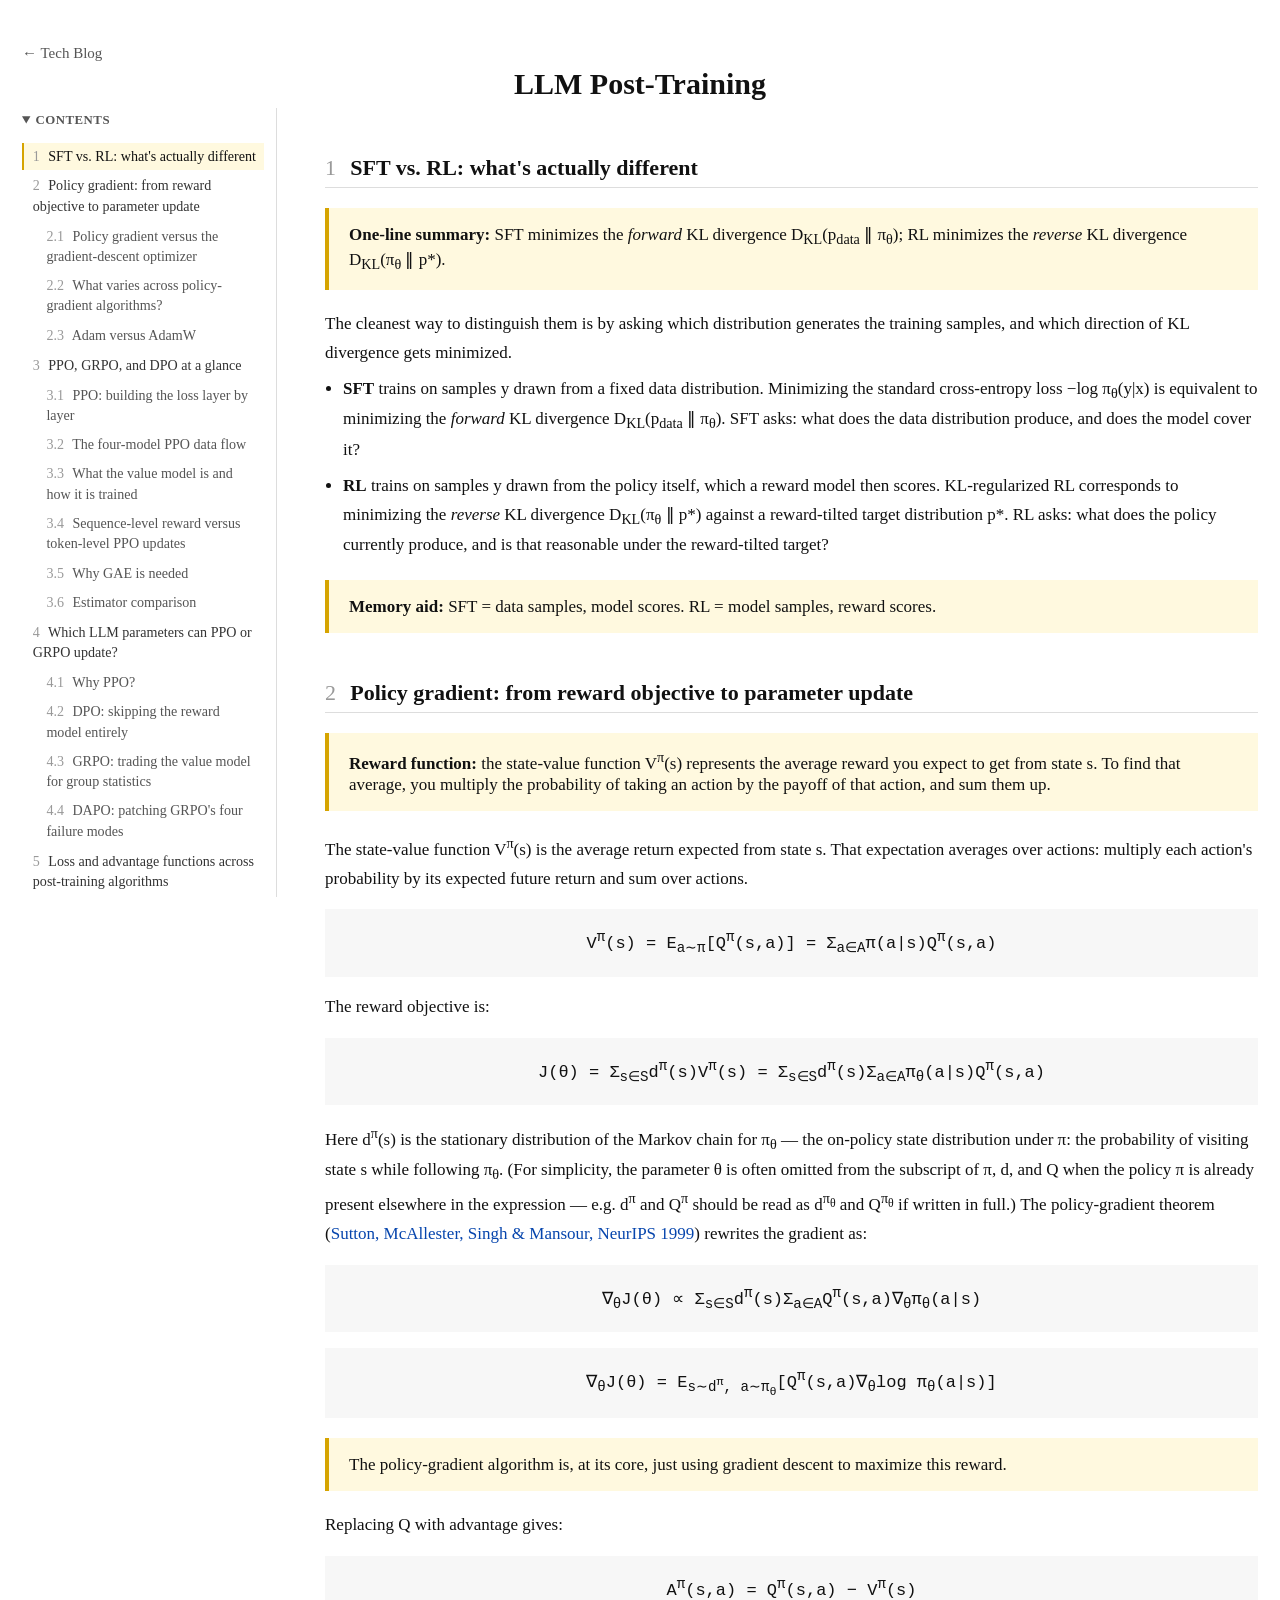
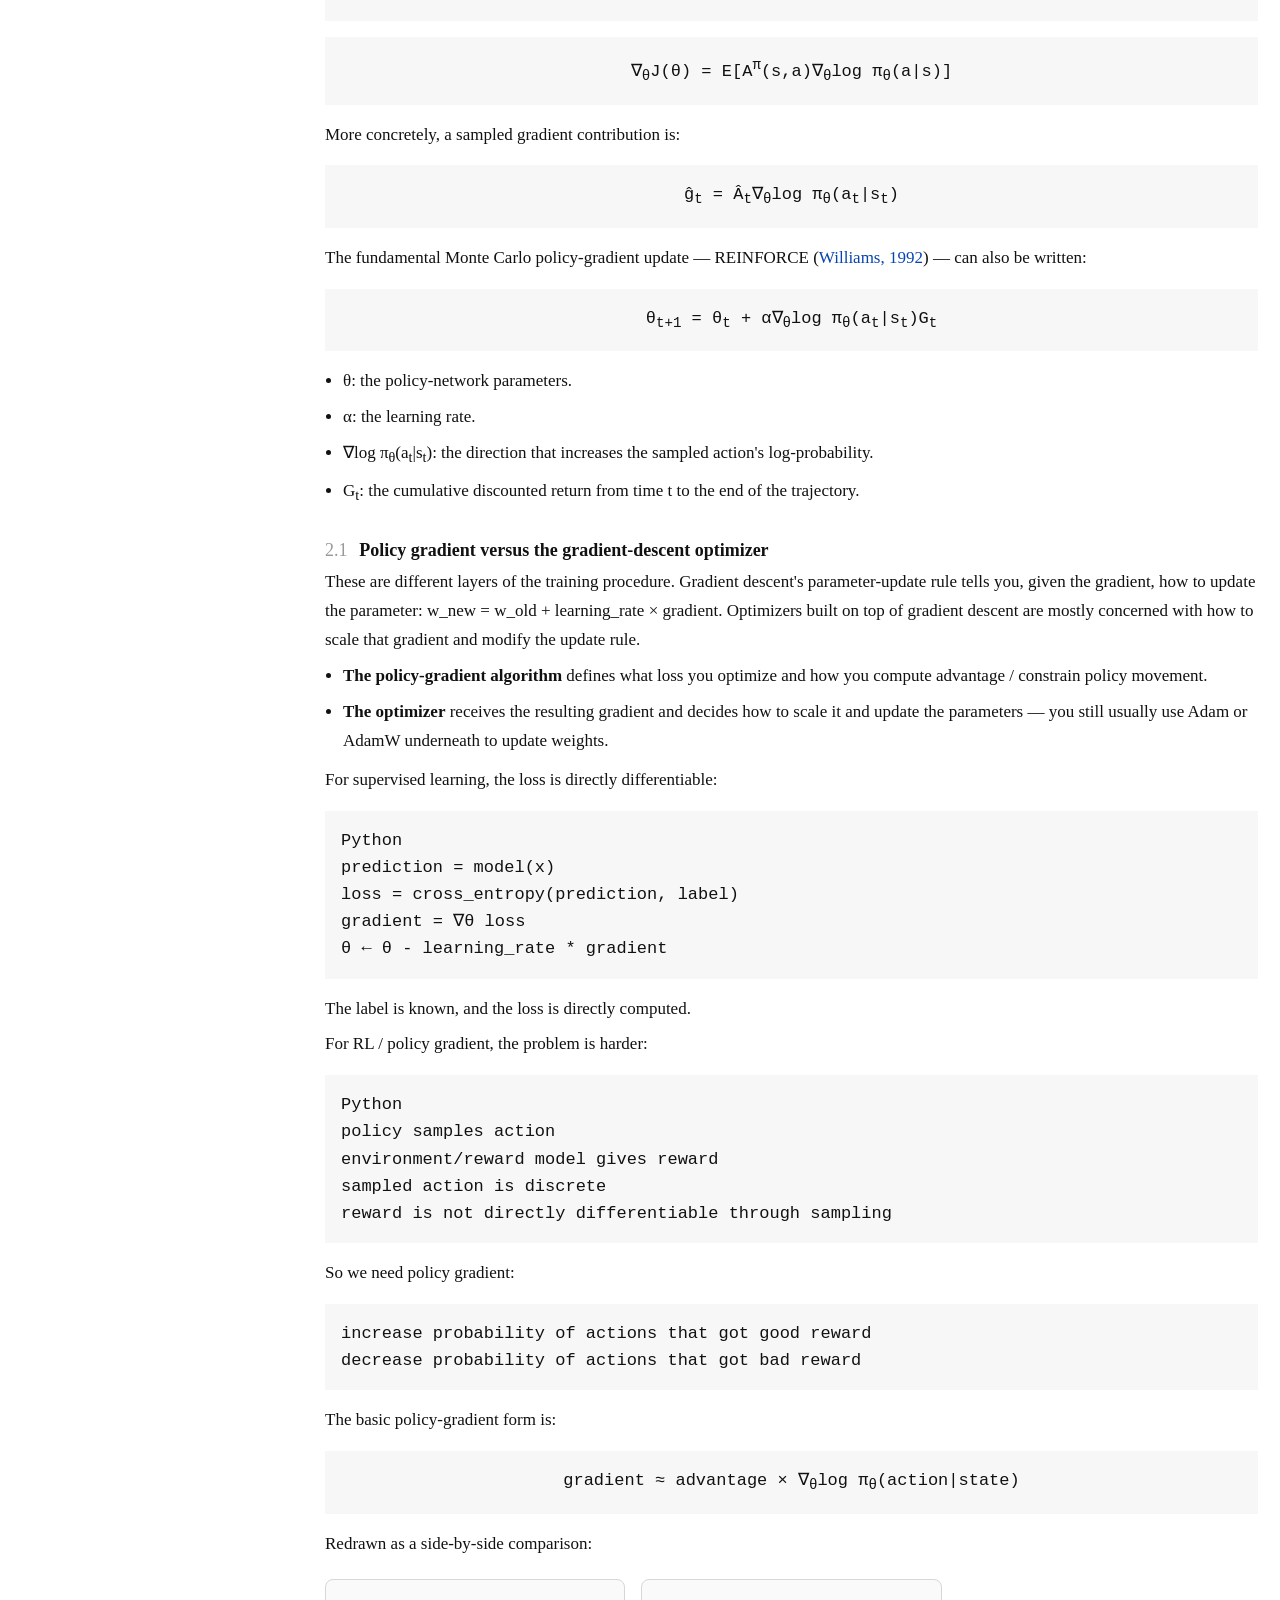
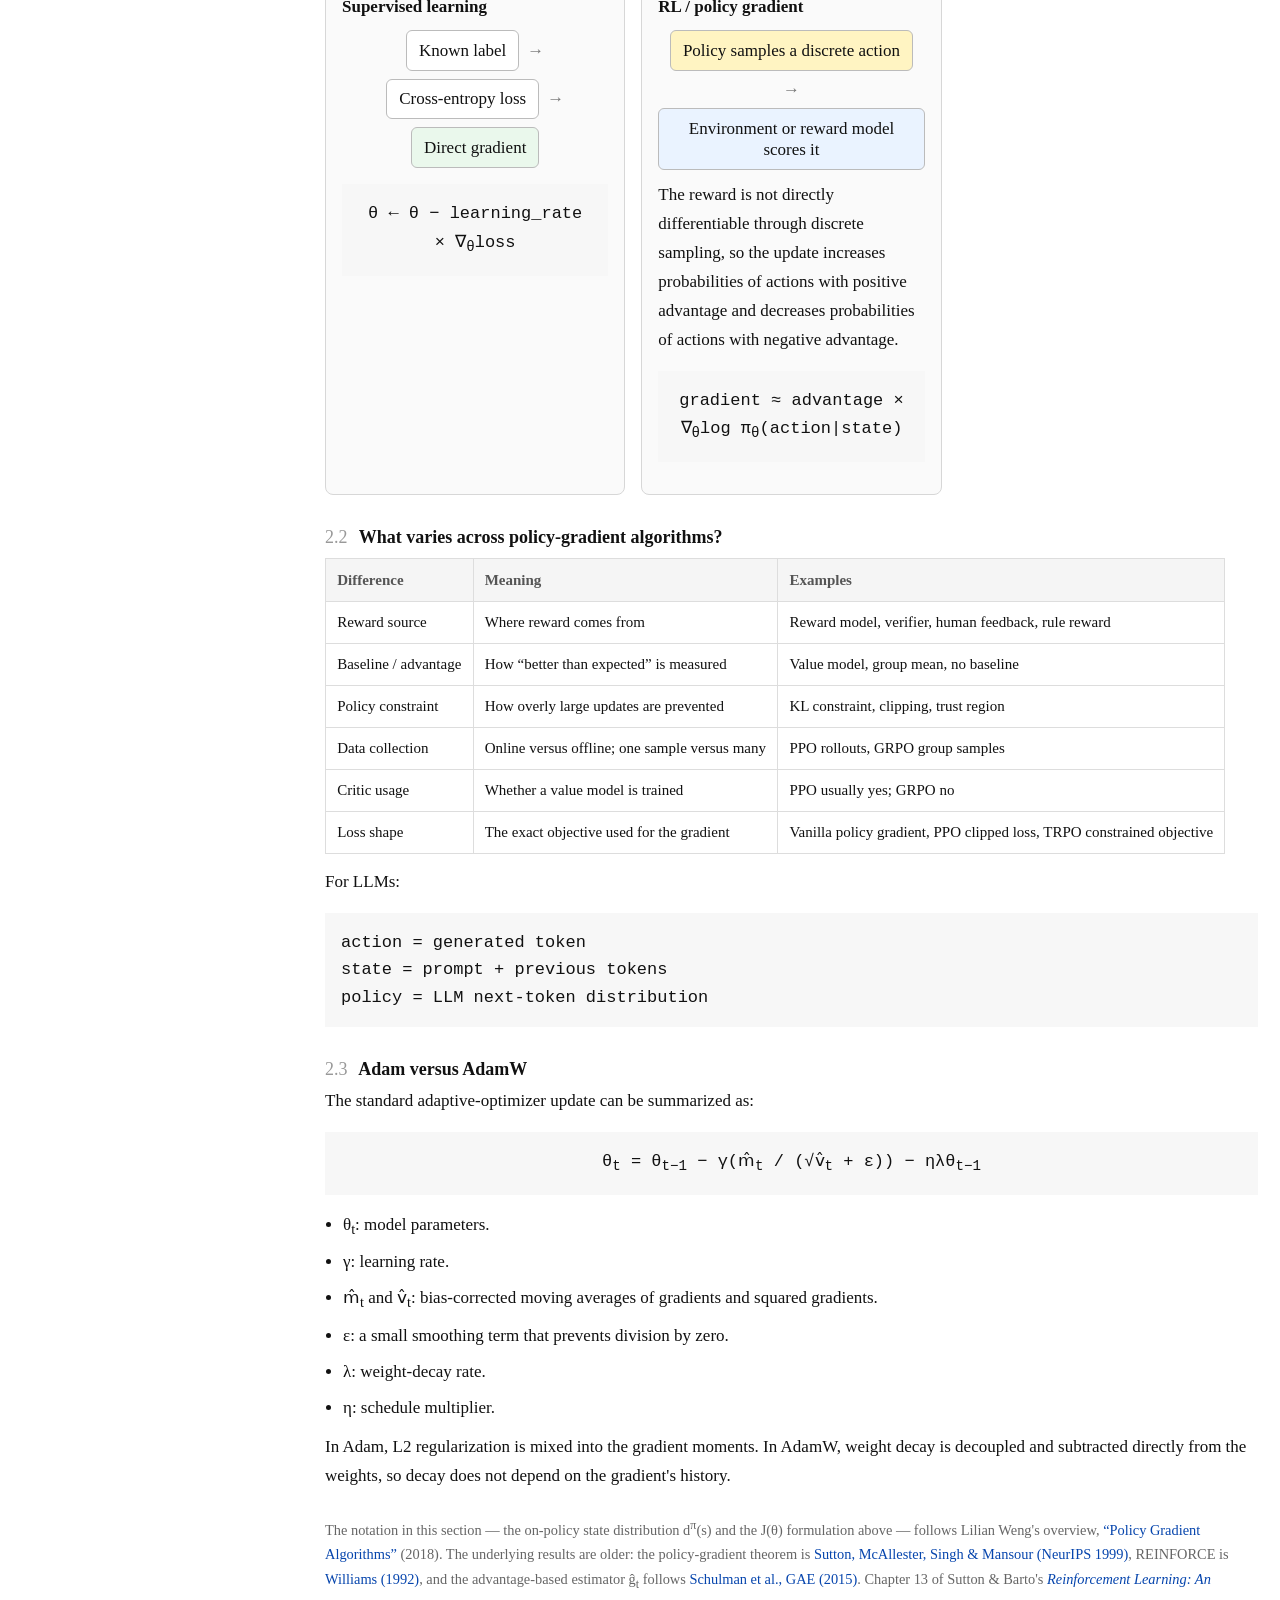
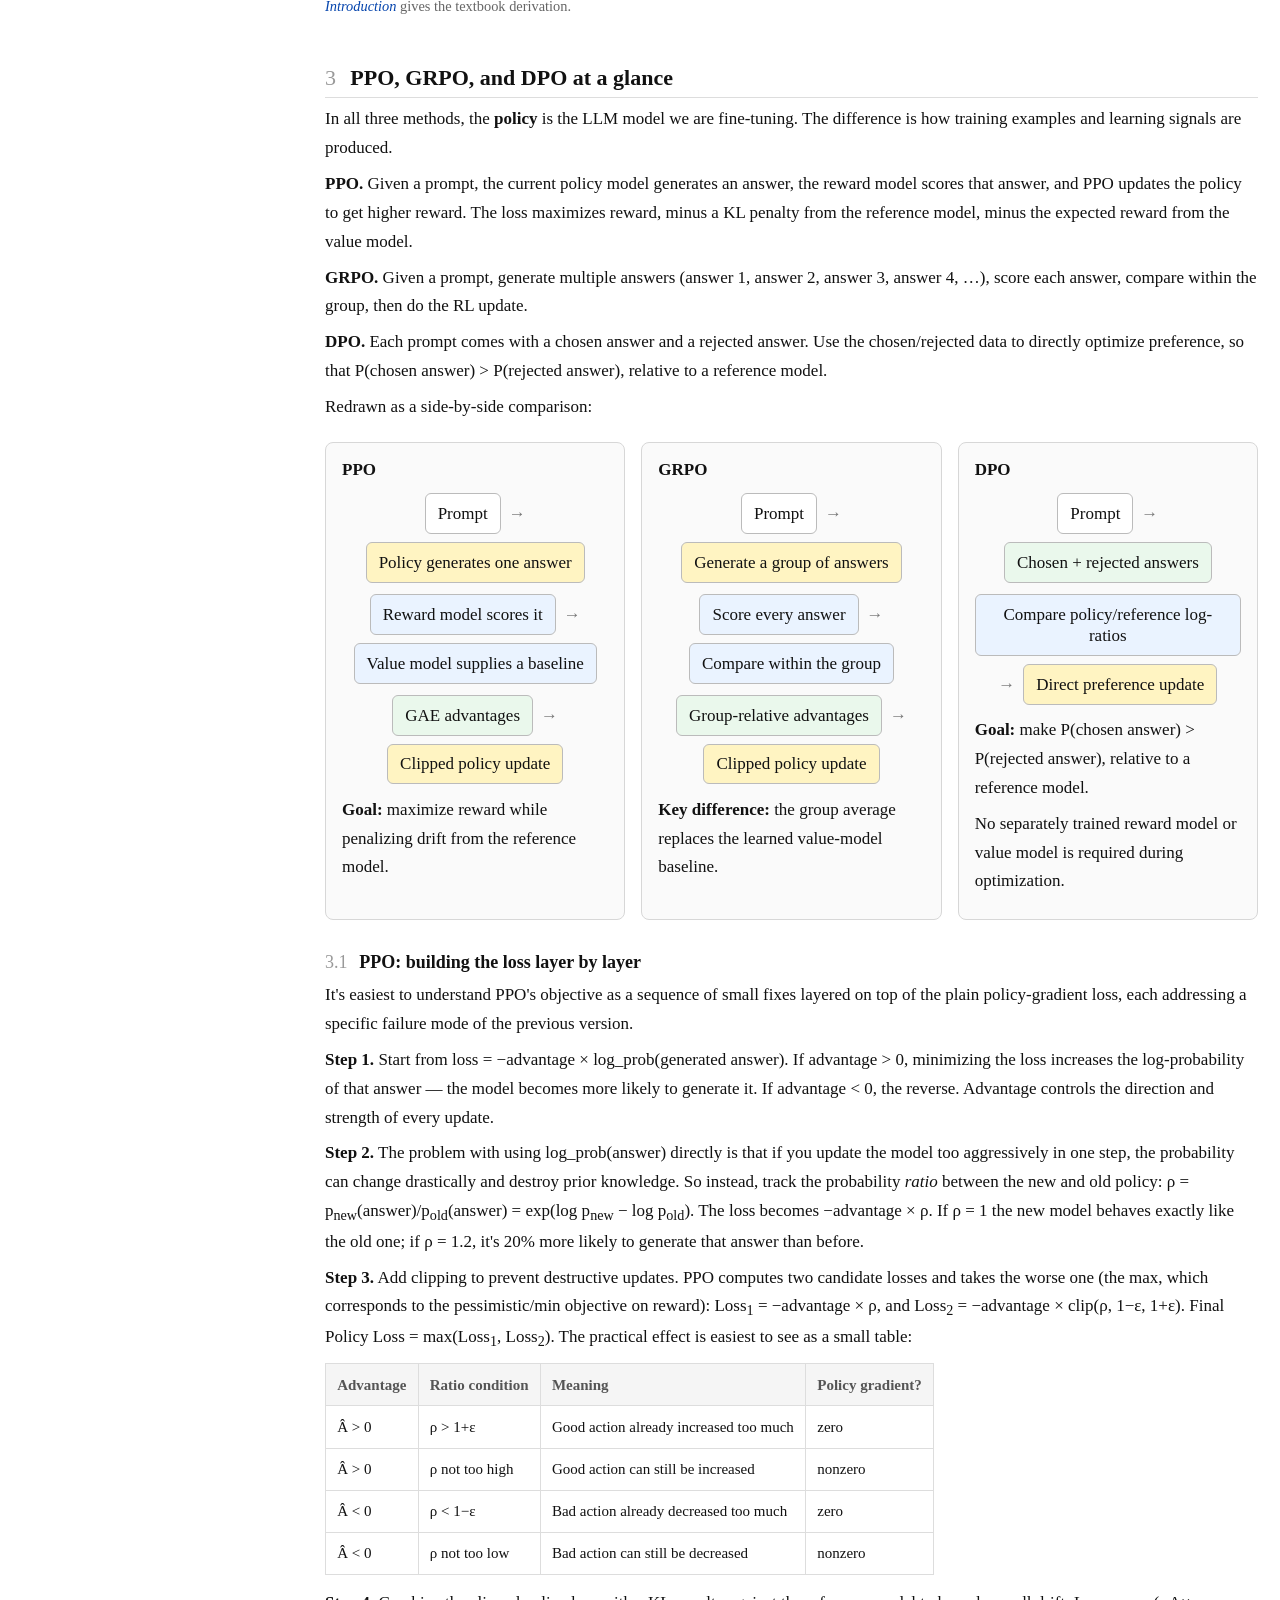
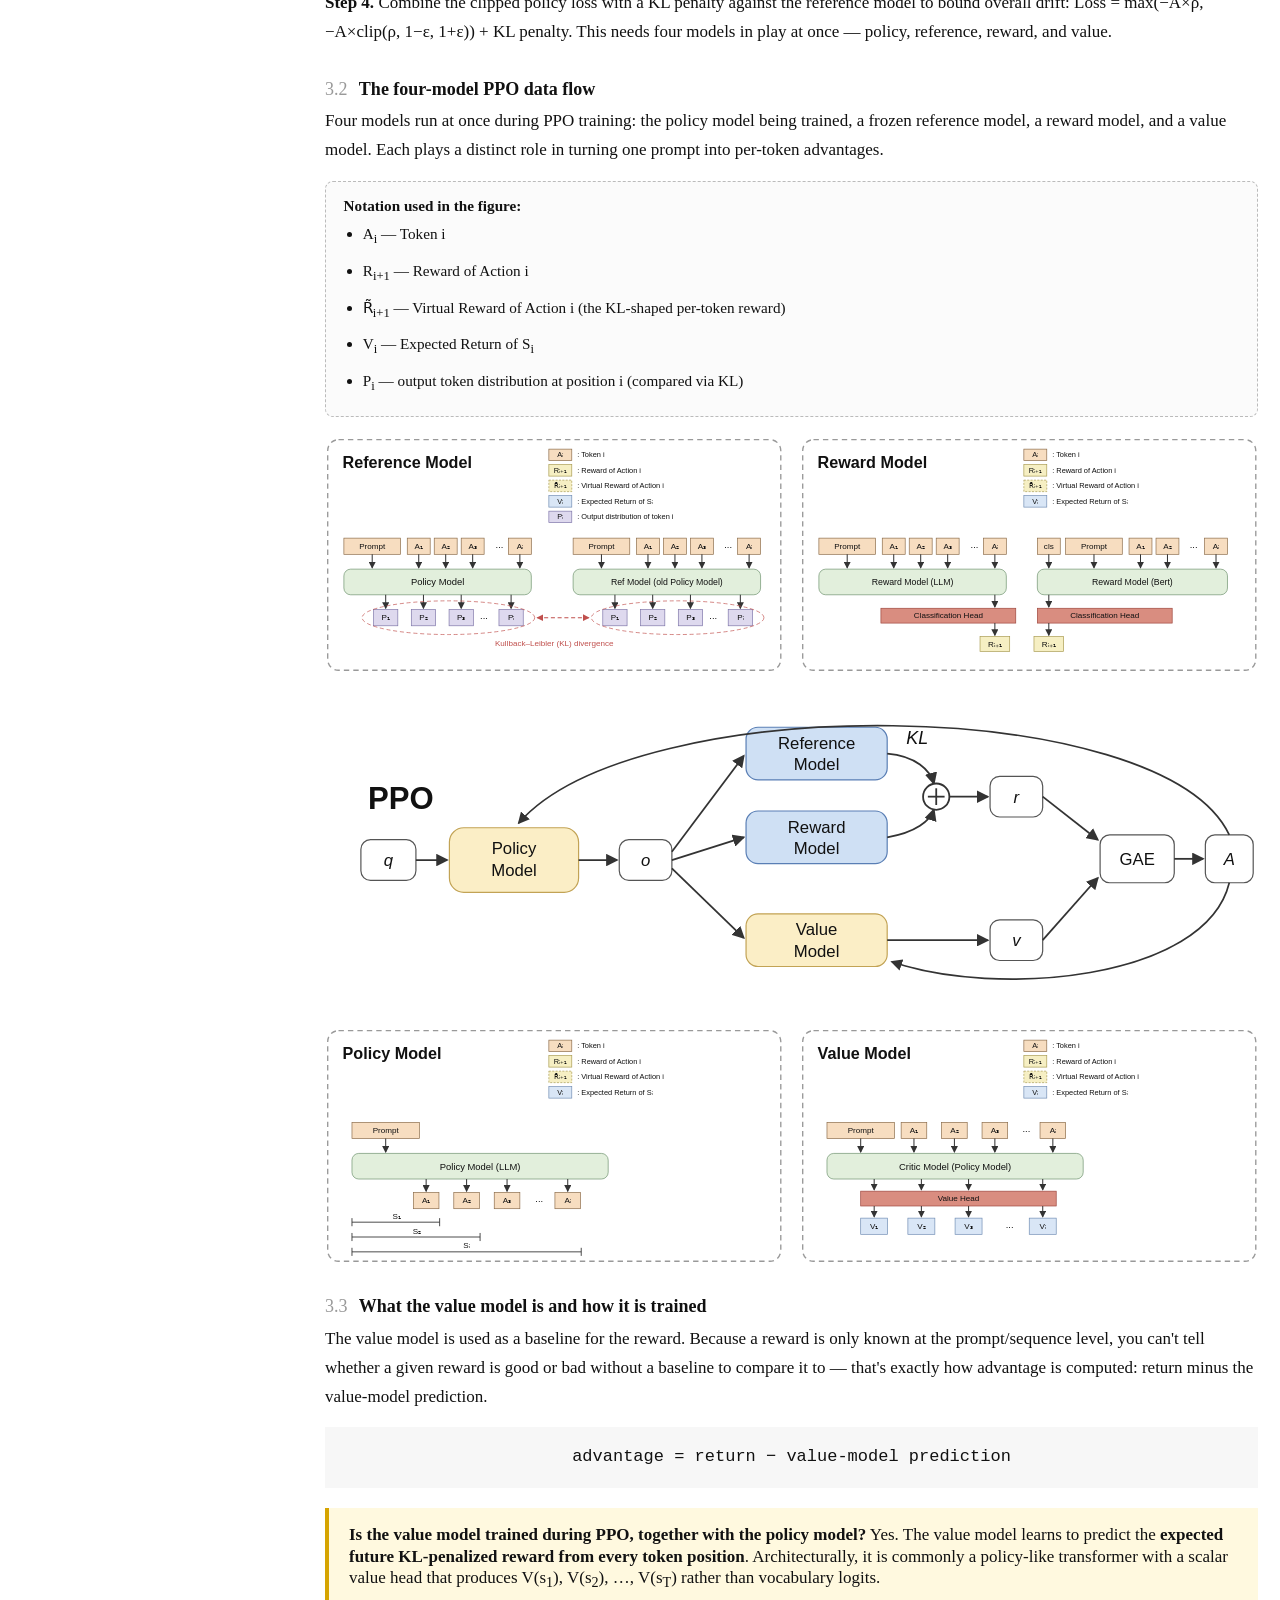
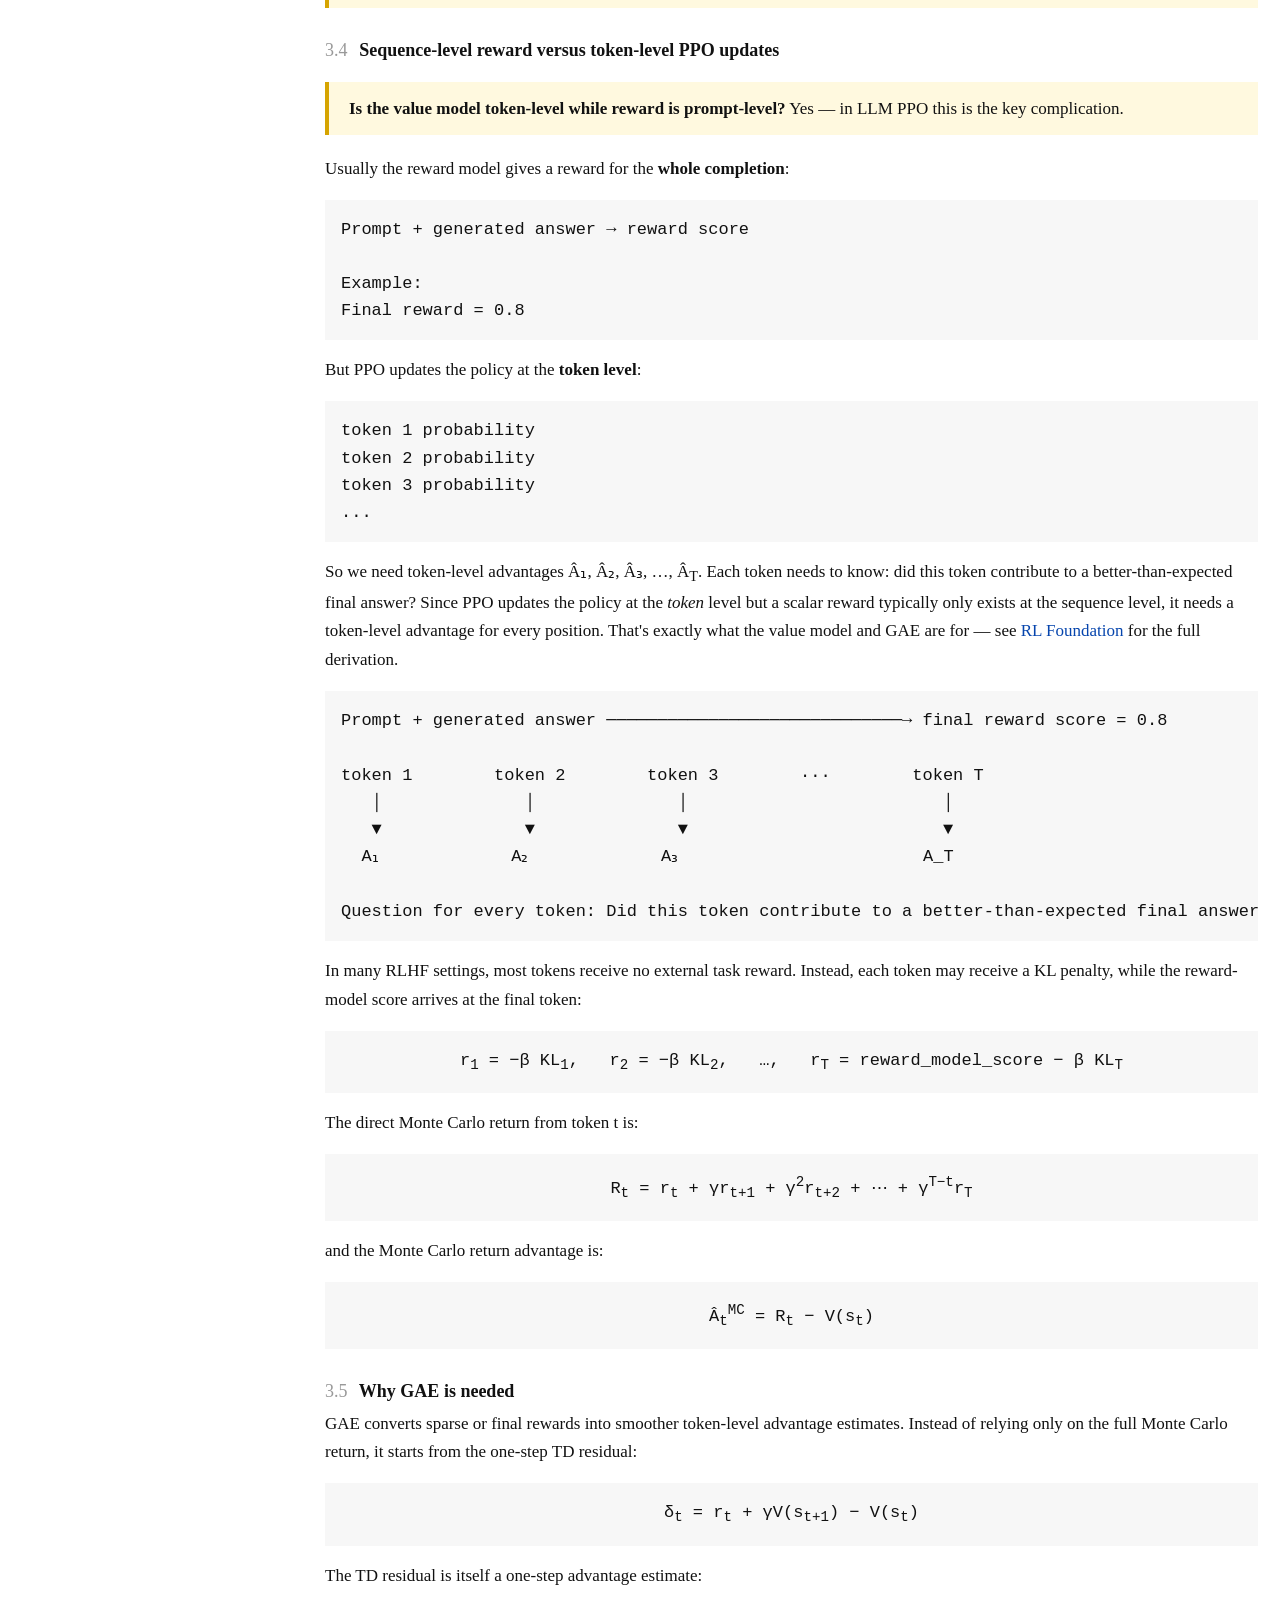
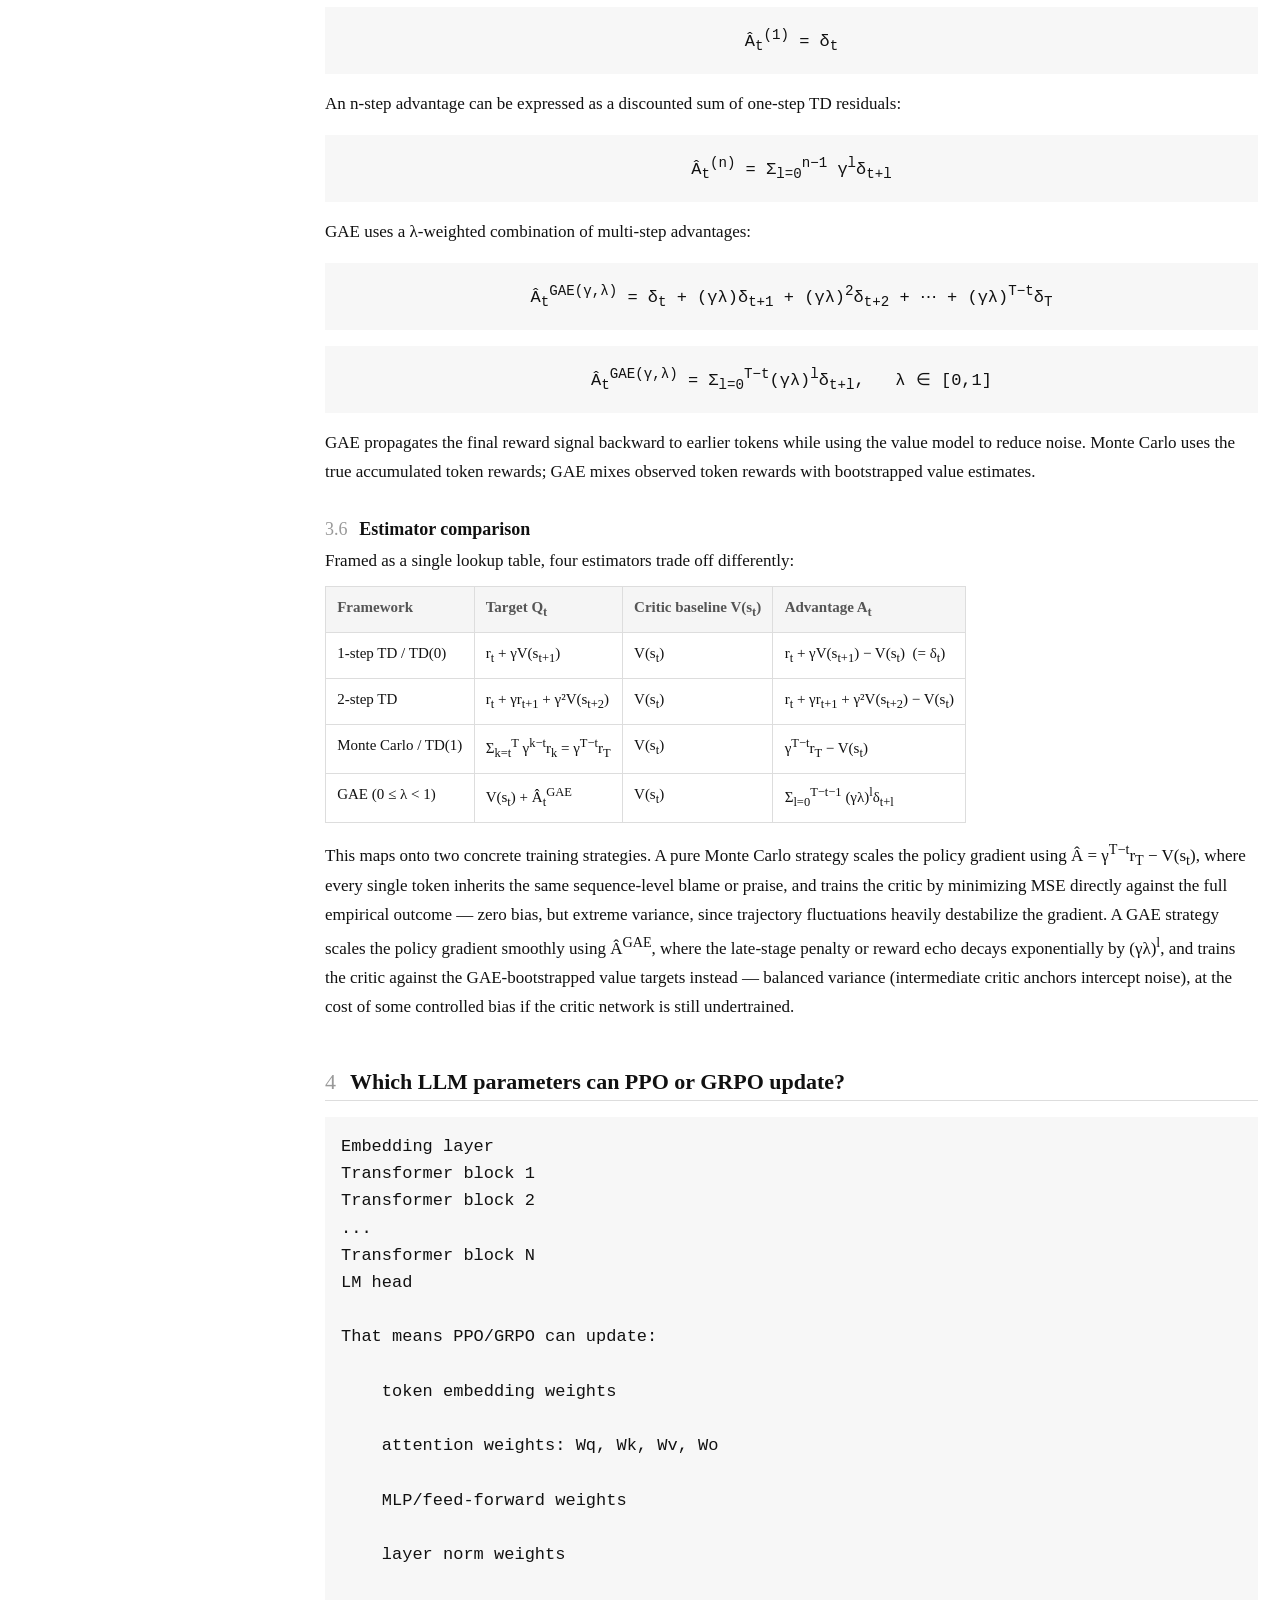
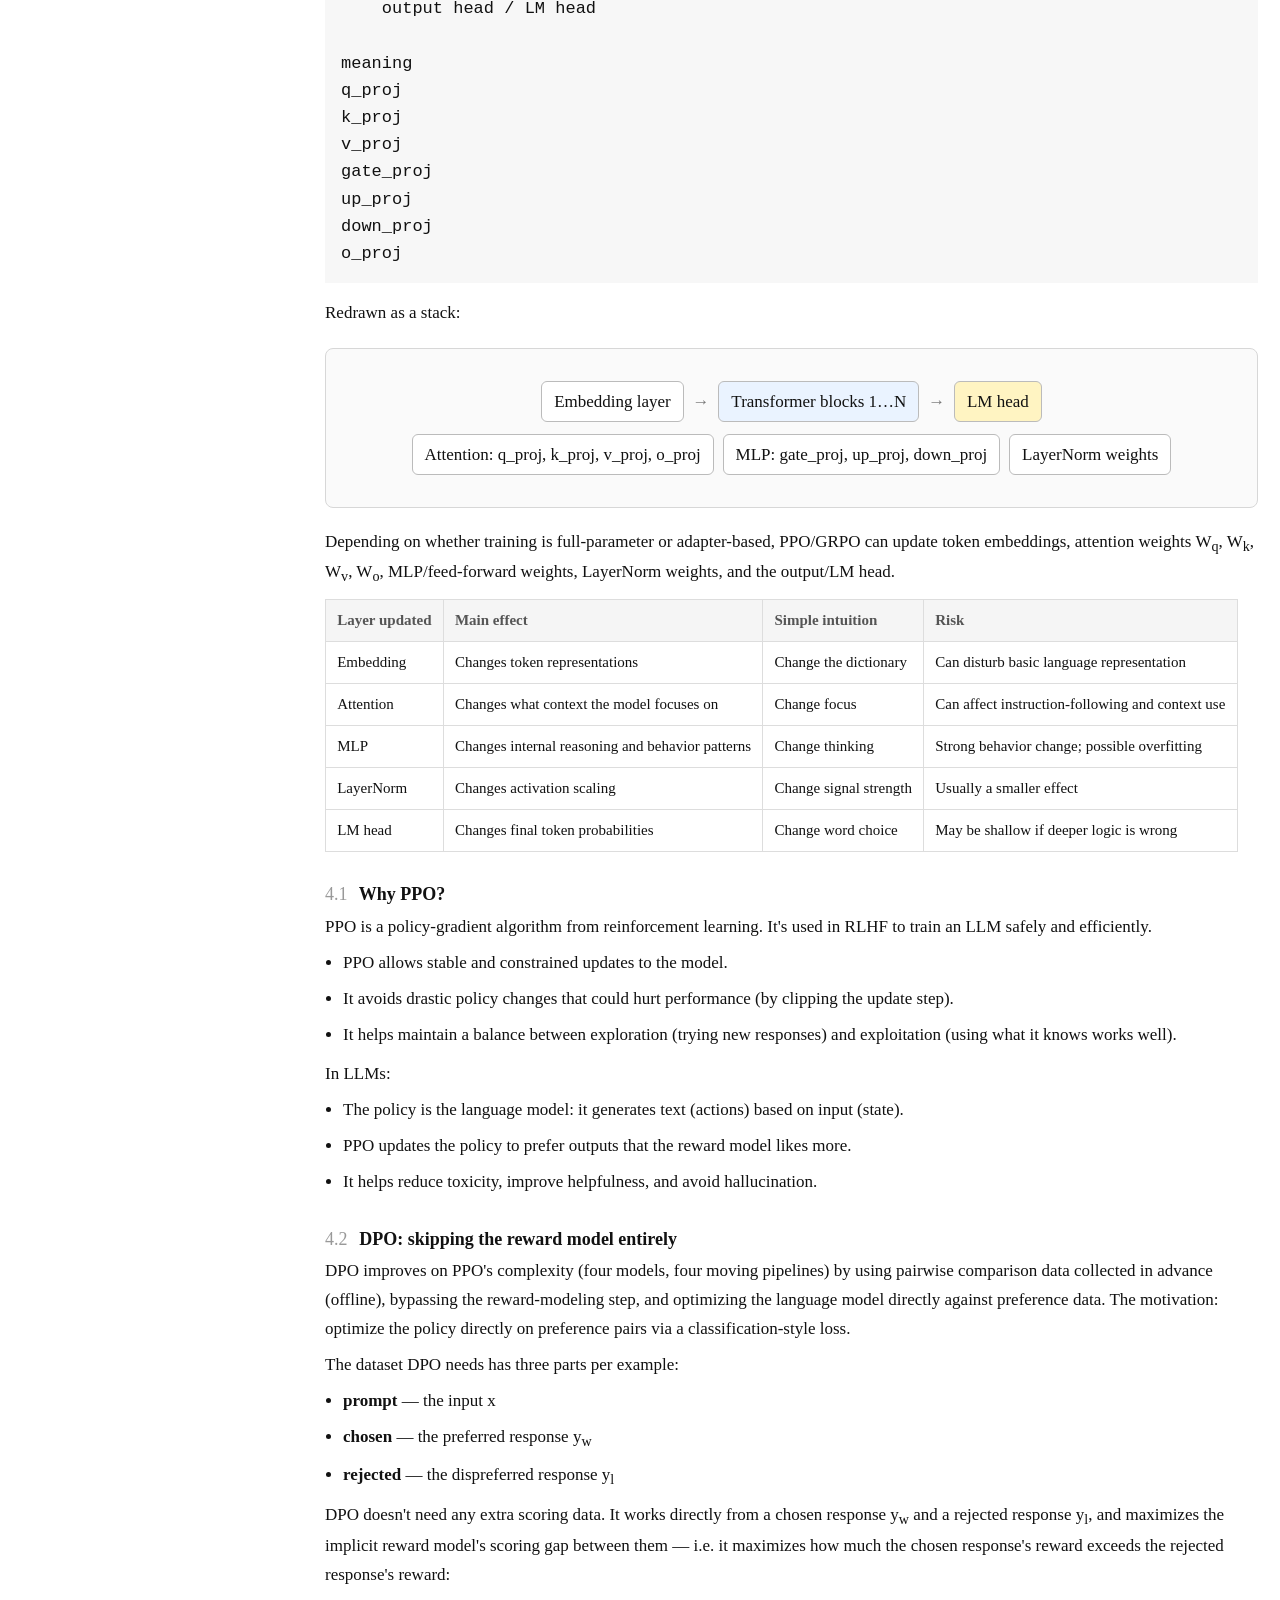
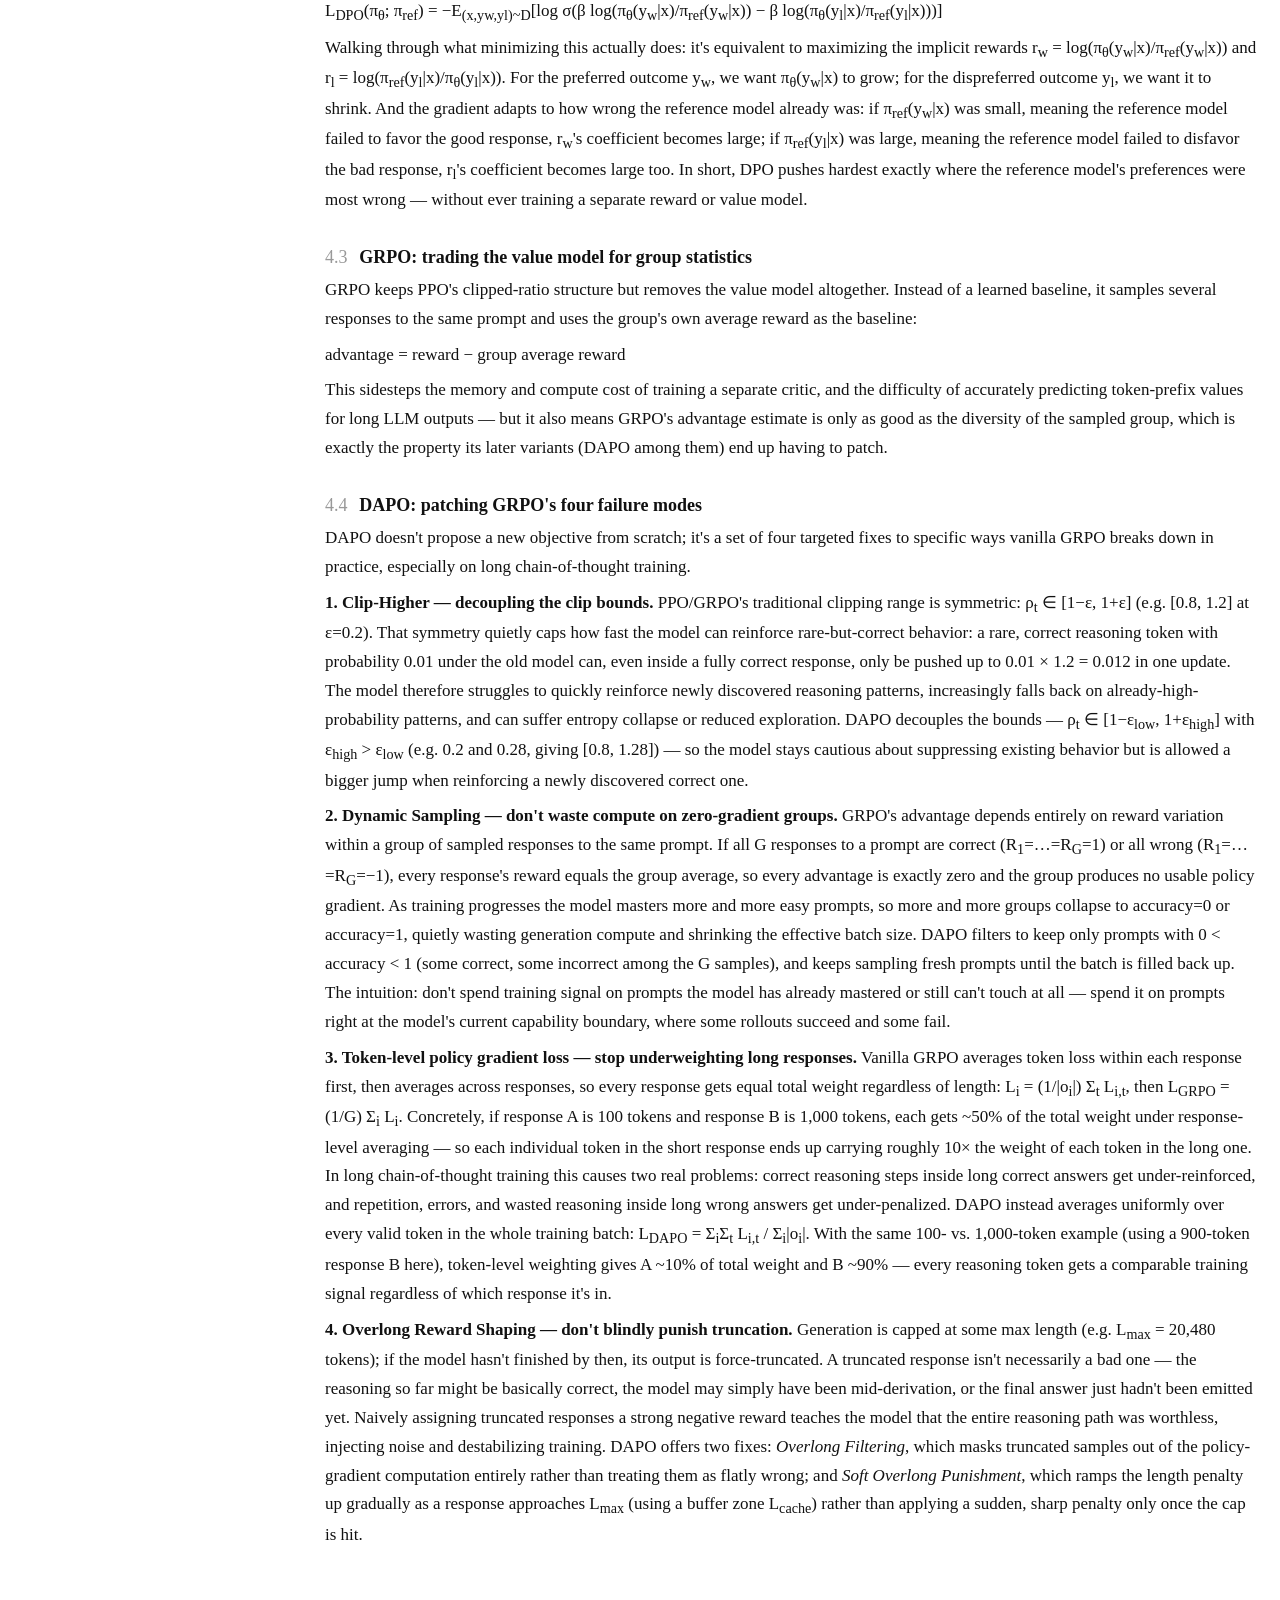
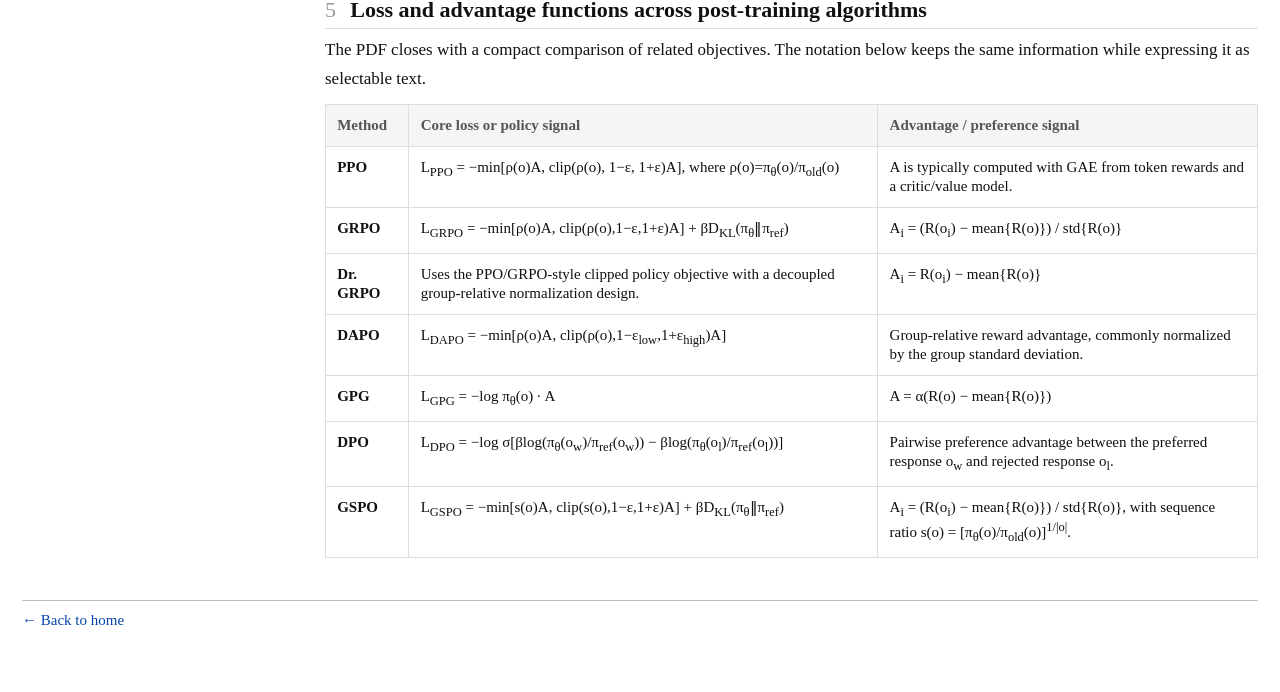
==== commit 7977ca35: "Add GAE/λ-return section, numbered headings, and sidebar TOC Add a "Two views of GAE and the λ-retur" ====
--- a/llm-post-training.html
+++ b/llm-post-training.html
@@ -5,6 +5,7 @@
   <meta name="viewport" content="width=device-width, initial-scale=1">
   <title>LLM Post-Training — Tech Blog — Anqi Bao</title>
   <meta name="description" content="Anqi Bao's notes on LLM post-training: SFT vs. RL, PPO, DPO, GRPO, and DAPO's fixes to GRPO's failure modes.">
+  <link rel="canonical" href="https://angiebao.github.io/llm-post-training.html">
   <link rel="stylesheet" href="style.css">
   <style>
     .notes-section { max-width: 980px; margin-inline: auto; }
@@ -38,6 +39,25 @@
     .panel-grid { display: grid; grid-template-columns: repeat(2, minmax(0, 1fr)); gap: 1rem; margin: 1rem 0; }
     .ppo-central { margin: 1rem 0; }
     @media (max-width: 760px) { .flow-grid { grid-template-columns: 1fr; } .panel-grid { grid-template-columns: 1fr; } }
+    .sec-num { color: #999; font-weight: 400; margin-right: .4em; }
+    .rl-toc { margin: 0 0 2.25rem; padding: .5rem .85rem; border: 1px solid #ddd; font-size: .88rem; line-height: 1.45; }
+    .rl-toc summary { cursor: pointer; font-weight: bold; letter-spacing: .04em; text-transform: uppercase; font-size: .8rem; color: #555; padding: .2rem 0; }
+    .rl-toc ul { list-style: none; margin: .6rem 0 0; padding: 0; }
+    .rl-toc .toc-sub { margin: .2rem 0 .2rem .85rem; }
+    .rl-toc li { margin: 0 0 .15rem; }
+    .rl-toc a { display: block; color: #333; padding: .2rem .4rem .2rem .55rem; border-left: 2px solid transparent; }
+    .rl-toc a:hover, .rl-toc a:focus { color: var(--link); background: #f5f5f5; text-decoration: none; }
+    .rl-toc .toc-num { color: #999; margin-right: .35em; }
+    .rl-toc .toc-h3 a { color: #555; }
+    .rl-toc a.is-current { border-left-color: #d6a400; background: #fff9df; color: #111; }
+    .notes-section h2[id], .notes-section h3[id] { scroll-margin-top: 1.25rem; }
+
+    @media (min-width: 1180px) {
+      main { max-width: 1280px; }
+      .rl-layout { display: grid; grid-template-columns: 255px minmax(0, 1fr); gap: 3rem; align-items: start; }
+      .rl-toc { position: sticky; top: 1.25rem; max-height: calc(100vh - 2.5rem); overflow-y: auto; margin: 0; padding: 0 .75rem 0 0; border: none; border-right: 1px solid #ddd; }
+      .notes-section { margin-inline: 0; }
+    }
   </style>
 </head>
 <body>
@@ -47,8 +67,45 @@
       <h1>LLM Post-Training</h1>
     </header>
 
+    <div class="rl-layout">
+      <nav class="rl-toc" aria-label="Table of contents">
+        <details open>
+          <summary>Contents</summary>
+          <ul class="toc-list">
+            <li class="toc-h2"><a href="#sft-vs-rl-what-s-actually-different"><span class="toc-num">1</span> SFT vs. RL: what&#x27;s actually different</a>
+            </li>
+            <li class="toc-h2"><a href="#policy-gradient-from-reward-objective-to-parameter-update"><span class="toc-num">2</span> Policy gradient: from reward objective to parameter update</a>
+              <ul class="toc-sub">
+                <li class="toc-h3"><a href="#policy-gradient-versus-the-gradient-descent-optimizer"><span class="toc-num">2.1</span> Policy gradient versus the gradient-descent optimizer</a></li>
+                <li class="toc-h3"><a href="#what-varies-across-policy-gradient-algorithms"><span class="toc-num">2.2</span> What varies across policy-gradient algorithms?</a></li>
+                <li class="toc-h3"><a href="#adam-versus-adamw"><span class="toc-num">2.3</span> Adam versus AdamW</a></li>
+              </ul>
+            </li>
+            <li class="toc-h2"><a href="#ppo-grpo-and-dpo-at-a-glance"><span class="toc-num">3</span> PPO, GRPO, and DPO at a glance</a>
+              <ul class="toc-sub">
+                <li class="toc-h3"><a href="#ppo-building-the-loss-layer-by-layer"><span class="toc-num">3.1</span> PPO: building the loss layer by layer</a></li>
+                <li class="toc-h3"><a href="#the-four-model-ppo-data-flow"><span class="toc-num">3.2</span> The four-model PPO data flow</a></li>
+                <li class="toc-h3"><a href="#what-the-value-model-is-and-how-it-is-trained"><span class="toc-num">3.3</span> What the value model is and how it is trained</a></li>
+                <li class="toc-h3"><a href="#sequence-level-reward-versus-token-level-ppo-updates"><span class="toc-num">3.4</span> Sequence-level reward versus token-level PPO updates</a></li>
+                <li class="toc-h3"><a href="#why-gae-is-needed"><span class="toc-num">3.5</span> Why GAE is needed</a></li>
+                <li class="toc-h3"><a href="#estimator-comparison"><span class="toc-num">3.6</span> Estimator comparison</a></li>
+              </ul>
+            </li>
+            <li class="toc-h2"><a href="#which-llm-parameters-can-ppo-or-grpo-update"><span class="toc-num">4</span> Which LLM parameters can PPO or GRPO update?</a>
+              <ul class="toc-sub">
+                <li class="toc-h3"><a href="#why-ppo"><span class="toc-num">4.1</span> Why PPO?</a></li>
+                <li class="toc-h3"><a href="#dpo-skipping-the-reward-model-entirely"><span class="toc-num">4.2</span> DPO: skipping the reward model entirely</a></li>
+                <li class="toc-h3"><a href="#grpo-trading-the-value-model-for-group-statistics"><span class="toc-num">4.3</span> GRPO: trading the value model for group statistics</a></li>
+                <li class="toc-h3"><a href="#dapo-patching-grpo-s-four-failure-modes"><span class="toc-num">4.4</span> DAPO: patching GRPO&#x27;s four failure modes</a></li>
+              </ul>
+            </li>
+            <li class="toc-h2"><a href="#loss-and-advantage-functions-across-post-training-algorithms"><span class="toc-num">5</span> Loss and advantage functions across post-training algorithms</a>
+            </li>
+          </ul>
+        </details>
+      </nav>
     <section class="notes-section">
-      <h2>1. SFT vs. RL: what's actually different</h2>
+      <h2 id="sft-vs-rl-what-s-actually-different"><span class="sec-num">1</span> SFT vs. RL: what's actually different</h2>
       <div class="note-box"><strong>One-line summary:</strong> SFT minimizes the <em>forward</em> KL divergence D<sub>KL</sub>(p<sub>data</sub> ‖ π<sub>θ</sub>); RL minimizes the <em>reverse</em> KL divergence D<sub>KL</sub>(π<sub>θ</sub> ‖ p*).</div>
       <p>The cleanest way to distinguish them is by asking which distribution generates the training samples, and which direction of KL divergence gets minimized.</p>
       <ul>
@@ -57,7 +114,7 @@
       </ul>
       <div class="note-box"><strong>Memory aid:</strong> SFT = data samples, model scores. RL = model samples, reward scores.</div>
 
-      <h2>2. Policy gradient: from reward objective to parameter update</h2>
+      <h2 id="policy-gradient-from-reward-objective-to-parameter-update"><span class="sec-num">2</span> Policy gradient: from reward objective to parameter update</h2>
       <div class="note-box"><strong>Reward function:</strong> the state-value function V<sup>π</sup>(s) represents the average reward you expect to get from state s. To find that average, you multiply the probability of taking an action by the payoff of that action, and sum them up.</div>
       <p>The state-value function V<sup>π</sup>(s) is the average return expected from state s. That expectation averages over actions: multiply each action's probability by its expected future return and sum over actions.</p>
       <div class="math-block">V<sup>π</sup>(s) = E<sub>a∼π</sub>[Q<sup>π</sup>(s,a)] = Σ<sub>a∈A</sub>π(a|s)Q<sup>π</sup>(s,a)</div>
@@ -81,7 +138,7 @@
         <li>G<sub>t</sub>: the cumulative discounted return from time t to the end of the trajectory.</li>
       </ul>
 
-      <h3>Policy gradient versus the gradient-descent optimizer</h3>
+      <h3 id="policy-gradient-versus-the-gradient-descent-optimizer"><span class="sec-num">2.1</span> Policy gradient versus the gradient-descent optimizer</h3>
       <p>These are different layers of the training procedure. Gradient descent's parameter-update rule tells you, given the gradient, how to update the parameter: w_new = w_old + learning_rate × gradient. Optimizers built on top of gradient descent are mostly concerned with how to scale that gradient and modify the update rule.</p>
       <ul>
         <li><strong>The policy-gradient algorithm</strong> defines what loss you optimize and how you compute advantage / constrain policy movement.</li>
@@ -120,7 +177,7 @@
         </section>
       </div>
 
-      <h3>What varies across policy-gradient algorithms?</h3>
+      <h3 id="what-varies-across-policy-gradient-algorithms"><span class="sec-num">2.2</span> What varies across policy-gradient algorithms?</h3>
       <table>
         <thead><tr><th>Difference</th><th>Meaning</th><th>Examples</th></tr></thead>
         <tbody>
@@ -137,7 +194,7 @@
 state = prompt + previous tokens
 policy = LLM next-token distribution</div>
 
-      <h3>Adam versus AdamW</h3>
+      <h3 id="adam-versus-adamw"><span class="sec-num">2.3</span> Adam versus AdamW</h3>
       <p>The standard adaptive-optimizer update can be summarized as:</p>
       <div class="math-block">θ<sub>t</sub> = θ<sub>t−1</sub> − γ(m̂<sub>t</sub> / (√v̂<sub>t</sub> + ε)) − ηλθ<sub>t−1</sub></div>
       <ul>
@@ -151,7 +208,7 @@
       <p>In Adam, L2 regularization is mixed into the gradient moments. In AdamW, weight decay is decoupled and subtracted directly from the weights, so decay does not depend on the gradient's history.</p>
       <p class="source-note">The notation in this section &mdash; the on-policy state distribution d<sup>π</sup>(s) and the J(θ) formulation above &mdash; follows Lilian Weng's overview, <a href="https://lilianweng.github.io/posts/2018-04-08-policy-gradient/">&ldquo;Policy Gradient Algorithms&rdquo;</a> (2018). The underlying results are older: the policy-gradient theorem is <a href="https://proceedings.neurips.cc/paper/1999/hash/464d828b85b0bed98e80ade0a5c43b0f-Abstract.html">Sutton, McAllester, Singh &amp; Mansour (NeurIPS 1999)</a>, REINFORCE is <a href="https://doi.org/10.1007/BF00992696">Williams (1992)</a>, and the advantage-based estimator ĝ<sub>t</sub> follows <a href="https://arxiv.org/abs/1506.02438">Schulman et al., GAE (2015)</a>. Chapter 13 of Sutton &amp; Barto's <a href="http://incompleteideas.net/book/the-book-2nd.html"><em>Reinforcement Learning: An Introduction</em></a> gives the textbook derivation.</p>
 
-      <h2>3. PPO, GRPO, and DPO at a glance</h2>
+      <h2 id="ppo-grpo-and-dpo-at-a-glance"><span class="sec-num">3</span> PPO, GRPO, and DPO at a glance</h2>
       <p>In all three methods, the <strong>policy</strong> is the LLM model we are fine-tuning. The difference is how training examples and learning signals are produced.</p>
       <p><strong>PPO.</strong> Given a prompt, the current policy model generates an answer, the reward model scores that answer, and PPO updates the policy to get higher reward. The loss maximizes reward, minus a KL penalty from the reference model, minus the expected reward from the value model.</p>
       <p><strong>GRPO.</strong> Given a prompt, generate multiple answers (answer 1, answer 2, answer 3, answer 4, &hellip;), score each answer, compare within the group, then do the RL update.</p>
@@ -181,7 +238,7 @@
         </section>
       </div>
 
-      <h3>PPO: building the loss layer by layer</h3>
+      <h3 id="ppo-building-the-loss-layer-by-layer"><span class="sec-num">3.1</span> PPO: building the loss layer by layer</h3>
       <p>It's easiest to understand PPO's objective as a sequence of small fixes layered on top of the plain policy-gradient loss, each addressing a specific failure mode of the previous version.</p>
       <p><strong>Step 1.</strong> Start from loss = −advantage × log_prob(generated answer). If advantage &gt; 0, minimizing the loss increases the log-probability of that answer &mdash; the model becomes more likely to generate it. If advantage &lt; 0, the reverse. Advantage controls the direction and strength of every update.</p>
       <p><strong>Step 2.</strong> The problem with using log_prob(answer) directly is that if you update the model too aggressively in one step, the probability can change drastically and destroy prior knowledge. So instead, track the probability <em>ratio</em> between the new and old policy: ρ = p<sub>new</sub>(answer)/p<sub>old</sub>(answer) = exp(log p<sub>new</sub> − log p<sub>old</sub>). The loss becomes −advantage × ρ. If ρ = 1 the new model behaves exactly like the old one; if ρ = 1.2, it's 20% more likely to generate that answer than before.</p>
@@ -197,7 +254,7 @@
       </table>
       <p><strong>Step 4.</strong> Combine the clipped policy loss with a KL penalty against the reference model to bound overall drift: Loss = max(−A×ρ, −A×clip(ρ, 1−ε, 1+ε)) + KL penalty. This needs four models in play at once &mdash; policy, reference, reward, and value.</p>
 
-      <h3>The four-model PPO data flow</h3>
+      <h3 id="the-four-model-ppo-data-flow"><span class="sec-num">3.2</span> The four-model PPO data flow</h3>
       <p>Four models run at once during PPO training: the policy model being trained, a frozen reference model, a reward model, and a value model. Each plays a distinct role in turning one prompt into per-token advantages.</p>
       <div class="legend-box" aria-label="Notation legend">
         <strong>Notation used in the figure:</strong>
@@ -446,12 +503,12 @@
         </div>
       </figure>
 
-      <h3>What the value model is and how it is trained</h3>
+      <h3 id="what-the-value-model-is-and-how-it-is-trained"><span class="sec-num">3.3</span> What the value model is and how it is trained</h3>
       <p>The value model is used as a baseline for the reward. Because a reward is only known at the prompt/sequence level, you can't tell whether a given reward is good or bad without a baseline to compare it to &mdash; that's exactly how advantage is computed: return minus the value-model prediction.</p>
       <div class="math-block">advantage = return − value-model prediction</div>
       <div class="note-box"><strong>Is the value model trained during PPO, together with the policy model?</strong> Yes. The value model learns to predict the <strong>expected future KL-penalized reward from every token position</strong>. Architecturally, it is commonly a policy-like transformer with a scalar value head that produces V(s<sub>1</sub>), V(s<sub>2</sub>), …, V(s<sub>T</sub>) rather than vocabulary logits.</div>
 
-      <h3>Sequence-level reward versus token-level PPO updates</h3>
+      <h3 id="sequence-level-reward-versus-token-level-ppo-updates"><span class="sec-num">3.4</span> Sequence-level reward versus token-level PPO updates</h3>
       <div class="note-box"><strong>Is the value model token-level while reward is prompt-level?</strong> Yes &mdash; in LLM PPO this is the key complication.</div>
       <p>Usually the reward model gives a reward for the <strong>whole completion</strong>:</p>
       <div class="timeline">Prompt + generated answer → reward score
@@ -479,7 +536,7 @@
       <p>and the Monte Carlo return advantage is:</p>
       <div class="math-block">Â<sub>t</sub><sup>MC</sup> = R<sub>t</sub> − V(s<sub>t</sub>)</div>
 
-      <h3>Why GAE is needed</h3>
+      <h3 id="why-gae-is-needed"><span class="sec-num">3.5</span> Why GAE is needed</h3>
       <p>GAE converts sparse or final rewards into smoother token-level advantage estimates. Instead of relying only on the full Monte Carlo return, it starts from the one-step TD residual:</p>
       <div class="math-block">δ<sub>t</sub> = r<sub>t</sub> + γV(s<sub>t+1</sub>) − V(s<sub>t</sub>)</div>
       <p>The TD residual is itself a one-step advantage estimate:</p>
@@ -491,7 +548,7 @@
       <div class="math-block">Â<sub>t</sub><sup>GAE(γ,λ)</sup> = Σ<sub>l=0</sub><sup>T−t</sup>(γλ)<sup>l</sup>δ<sub>t+l</sub>, &nbsp; λ ∈ [0,1]</div>
       <p>GAE propagates the final reward signal backward to earlier tokens while using the value model to reduce noise. Monte Carlo uses the true accumulated token rewards; GAE mixes observed token rewards with bootstrapped value estimates.</p>
 
-      <h3>Estimator comparison</h3>
+      <h3 id="estimator-comparison"><span class="sec-num">3.6</span> Estimator comparison</h3>
       <p>Framed as a single lookup table, four estimators trade off differently:</p>
       <table>
         <thead><tr><th>Framework</th><th>Target Q<sub>t</sub></th><th>Critic baseline V(s<sub>t</sub>)</th><th>Advantage A<sub>t</sub></th></tr></thead>
@@ -505,7 +562,7 @@
       <p>This maps onto two concrete training strategies. A pure Monte Carlo strategy scales the policy gradient using Â = γ<sup>T−t</sup>r<sub>T</sub> − V(s<sub>t</sub>), where every single token inherits the same sequence-level blame or praise, and trains the critic by minimizing MSE directly against the full empirical outcome &mdash; zero bias, but extreme variance, since trajectory fluctuations heavily destabilize the gradient. A GAE strategy scales the policy gradient smoothly using Â<sup>GAE</sup>, where the late-stage penalty or reward echo decays exponentially by (γλ)<sup>l</sup>, and trains the critic against the GAE-bootstrapped value targets instead &mdash; balanced variance (intermediate critic anchors intercept noise), at the cost of some controlled bias if the critic network is still undertrained.</p>
 
 
-      <h2>4. Which LLM parameters can PPO or GRPO update?</h2>
+      <h2 id="which-llm-parameters-can-ppo-or-grpo-update"><span class="sec-num">4</span> Which LLM parameters can PPO or GRPO update?</h2>
       <div class="timeline">Embedding layer
 Transformer block 1
 Transformer block 2
@@ -550,7 +607,7 @@
         </tbody>
       </table>
 
-      <h3>Why PPO?</h3>
+      <h3 id="why-ppo"><span class="sec-num">4.1</span> Why PPO?</h3>
       <p>PPO is a policy-gradient algorithm from reinforcement learning. It's used in RLHF to train an LLM safely and efficiently.</p>
       <ul>
         <li>PPO allows stable and constrained updates to the model.</li>
@@ -564,7 +621,7 @@
         <li>It helps reduce toxicity, improve helpfulness, and avoid hallucination.</li>
       </ul>
 
-      <h3>DPO: skipping the reward model entirely</h3>
+      <h3 id="dpo-skipping-the-reward-model-entirely"><span class="sec-num">4.2</span> DPO: skipping the reward model entirely</h3>
       <p>DPO improves on PPO's complexity (four models, four moving pipelines) by using pairwise comparison data collected in advance (offline), bypassing the reward-modeling step, and optimizing the language model directly against preference data. The motivation: optimize the policy directly on preference pairs via a classification-style loss.</p>
       <p>The dataset DPO needs has three parts per example:</p>
       <ul>
@@ -576,19 +633,19 @@
       <p>L<sub>DPO</sub>(π<sub>θ</sub>; π<sub>ref</sub>) = −E<sub>(x,yw,yl)~D</sub>[log σ(β log(π<sub>θ</sub>(y<sub>w</sub>|x)/π<sub>ref</sub>(y<sub>w</sub>|x)) − β log(π<sub>θ</sub>(y<sub>l</sub>|x)/π<sub>ref</sub>(y<sub>l</sub>|x)))]</p>
       <p>Walking through what minimizing this actually does: it's equivalent to maximizing the implicit rewards r<sub>w</sub> = log(π<sub>θ</sub>(y<sub>w</sub>|x)/π<sub>ref</sub>(y<sub>w</sub>|x)) and r<sub>l</sub> = log(π<sub>ref</sub>(y<sub>l</sub>|x)/π<sub>θ</sub>(y<sub>l</sub>|x)). For the preferred outcome y<sub>w</sub>, we want π<sub>θ</sub>(y<sub>w</sub>|x) to grow; for the dispreferred outcome y<sub>l</sub>, we want it to shrink. And the gradient adapts to how wrong the reference model already was: if π<sub>ref</sub>(y<sub>w</sub>|x) was small, meaning the reference model failed to favor the good response, r<sub>w</sub>'s coefficient becomes large; if π<sub>ref</sub>(y<sub>l</sub>|x) was large, meaning the reference model failed to disfavor the bad response, r<sub>l</sub>'s coefficient becomes large too. In short, DPO pushes hardest exactly where the reference model's preferences were most wrong &mdash; without ever training a separate reward or value model.</p>
 
-      <h3>GRPO: trading the value model for group statistics</h3>
+      <h3 id="grpo-trading-the-value-model-for-group-statistics"><span class="sec-num">4.3</span> GRPO: trading the value model for group statistics</h3>
       <p>GRPO keeps PPO's clipped-ratio structure but removes the value model altogether. Instead of a learned baseline, it samples several responses to the same prompt and uses the group's own average reward as the baseline:</p>
       <p>advantage = reward − group average reward</p>
       <p>This sidesteps the memory and compute cost of training a separate critic, and the difficulty of accurately predicting token-prefix values for long LLM outputs &mdash; but it also means GRPO's advantage estimate is only as good as the diversity of the sampled group, which is exactly the property its later variants (DAPO among them) end up having to patch.</p>
 
-      <h3>DAPO: patching GRPO's four failure modes</h3>
+      <h3 id="dapo-patching-grpo-s-four-failure-modes"><span class="sec-num">4.4</span> DAPO: patching GRPO's four failure modes</h3>
       <p>DAPO doesn't propose a new objective from scratch; it's a set of four targeted fixes to specific ways vanilla GRPO breaks down in practice, especially on long chain-of-thought training.</p>
       <p><strong>1. Clip-Higher &mdash; decoupling the clip bounds.</strong> PPO/GRPO's traditional clipping range is symmetric: ρ<sub>t</sub> ∈ [1−ε, 1+ε] (e.g. [0.8, 1.2] at ε=0.2). That symmetry quietly caps how fast the model can reinforce rare-but-correct behavior: a rare, correct reasoning token with probability 0.01 under the old model can, even inside a fully correct response, only be pushed up to 0.01 × 1.2 = 0.012 in one update. The model therefore struggles to quickly reinforce newly discovered reasoning patterns, increasingly falls back on already-high-probability patterns, and can suffer entropy collapse or reduced exploration. DAPO decouples the bounds &mdash; ρ<sub>t</sub> ∈ [1−ε<sub>low</sub>, 1+ε<sub>high</sub>] with ε<sub>high</sub> &gt; ε<sub>low</sub> (e.g. 0.2 and 0.28, giving [0.8, 1.28]) &mdash; so the model stays cautious about suppressing existing behavior but is allowed a bigger jump when reinforcing a newly discovered correct one.</p>
       <p><strong>2. Dynamic Sampling &mdash; don't waste compute on zero-gradient groups.</strong> GRPO's advantage depends entirely on reward variation within a group of sampled responses to the same prompt. If all G responses to a prompt are correct (R<sub>1</sub>=&hellip;=R<sub>G</sub>=1) or all wrong (R<sub>1</sub>=&hellip;=R<sub>G</sub>=−1), every response's reward equals the group average, so every advantage is exactly zero and the group produces no usable policy gradient. As training progresses the model masters more and more easy prompts, so more and more groups collapse to accuracy=0 or accuracy=1, quietly wasting generation compute and shrinking the effective batch size. DAPO filters to keep only prompts with 0 &lt; accuracy &lt; 1 (some correct, some incorrect among the G samples), and keeps sampling fresh prompts until the batch is filled back up. The intuition: don't spend training signal on prompts the model has already mastered or still can't touch at all &mdash; spend it on prompts right at the model's current capability boundary, where some rollouts succeed and some fail.</p>
       <p><strong>3. Token-level policy gradient loss &mdash; stop underweighting long responses.</strong> Vanilla GRPO averages token loss within each response first, then averages across responses, so every response gets equal total weight regardless of length: L<sub>i</sub> = (1/|o<sub>i</sub>|) Σ<sub>t</sub> L<sub>i,t</sub>, then L<sub>GRPO</sub> = (1/G) Σ<sub>i</sub> L<sub>i</sub>. Concretely, if response A is 100 tokens and response B is 1,000 tokens, each gets ~50% of the total weight under response-level averaging &mdash; so each individual token in the short response ends up carrying roughly 10× the weight of each token in the long one. In long chain-of-thought training this causes two real problems: correct reasoning steps inside long correct answers get under-reinforced, and repetition, errors, and wasted reasoning inside long wrong answers get under-penalized. DAPO instead averages uniformly over every valid token in the whole training batch: L<sub>DAPO</sub> = Σ<sub>i</sub>Σ<sub>t</sub> L<sub>i,t</sub> / Σ<sub>i</sub>|o<sub>i</sub>|. With the same 100- vs. 1,000-token example (using a 900-token response B here), token-level weighting gives A ~10% of total weight and B ~90% &mdash; every reasoning token gets a comparable training signal regardless of which response it's in.</p>
       <p><strong>4. Overlong Reward Shaping &mdash; don't blindly punish truncation.</strong> Generation is capped at some max length (e.g. L<sub>max</sub> = 20,480 tokens); if the model hasn't finished by then, its output is force-truncated. A truncated response isn't necessarily a bad one &mdash; the reasoning so far might be basically correct, the model may simply have been mid-derivation, or the final answer just hadn't been emitted yet. Naively assigning truncated responses a strong negative reward teaches the model that the entire reasoning path was worthless, injecting noise and destabilizing training. DAPO offers two fixes: <em>Overlong Filtering</em>, which masks truncated samples out of the policy-gradient computation entirely rather than treating them as flatly wrong; and <em>Soft Overlong Punishment</em>, which ramps the length penalty up gradually as a response approaches L<sub>max</sub> (using a buffer zone L<sub>cache</sub>) rather than applying a sudden, sharp penalty only once the cap is hit.</p>
 
-      <h2>5. Loss and advantage functions across post-training algorithms</h2>
+      <h2 id="loss-and-advantage-functions-across-post-training-algorithms"><span class="sec-num">5</span> Loss and advantage functions across post-training algorithms</h2>
       <p>The PDF closes with a compact comparison of related objectives. The notation below keeps the same information while expressing it as selectable text.</p>
       <table>
         <thead><tr><th>Method</th><th>Core loss or policy signal</th><th>Advantage / preference signal</th></tr></thead>
@@ -631,10 +688,64 @@
         </tbody>
       </table>
     </section>
+    </div>
 
     <footer>
       <a href="index.html">&larr; Back to home</a>
     </footer>
   </main>
+  <script>
+    (function () {
+      var nav = document.querySelector('.rl-toc');
+      if (!nav) return;
+      var box = nav.querySelector('details');
+      if (box) {
+        var wide = window.matchMedia('(min-width: 1180px)');
+        var touched = false, lastAuto = null;
+        box.addEventListener('toggle', function () { if (box.open !== lastAuto) { touched = true; } });
+        var sync = function () {
+          if (touched) return;
+          lastAuto = wide.matches;
+          if (box.open !== wide.matches) { box.open = wide.matches; }
+        };
+        sync();
+        if (wide.addEventListener) { wide.addEventListener('change', sync); }
+        else if (wide.addListener) { wide.addListener(sync); }
+      }
+      var links = Array.prototype.slice.call(nav.querySelectorAll('a[href^="#"]'));
+      var map = {}, heads = [];
+      links.forEach(function (a) {
+        var el = document.getElementById(decodeURIComponent(a.getAttribute('href').slice(1)));
+        if (el) { map[el.id] = a; heads.push(el); }
+      });
+      if (!heads.length) return;
+      var current = null;
+      function update() {
+        var best = heads[0];
+        for (var i = 0; i < heads.length; i++) {
+          if (heads[i].getBoundingClientRect().top <= 120) { best = heads[i]; } else { break; }
+        }
+        if (best === current) return;
+        current = best;
+        links.forEach(function (a) { a.classList.remove('is-current'); });
+        var a = map[best.id];
+        if (!a) return;
+        a.classList.add('is-current');
+        if (nav.scrollHeight > nav.clientHeight + 4) {
+          var top = a.offsetTop - nav.offsetTop;
+          if (top < nav.scrollTop || top > nav.scrollTop + nav.clientHeight - 40) {
+            nav.scrollTop = Math.max(0, top - nav.clientHeight / 2);
+          }
+        }
+      }
+      var ticking = false;
+      window.addEventListener('scroll', function () {
+        if (ticking) return;
+        ticking = true;
+        window.requestAnimationFrame(function () { update(); ticking = false; });
+      }, { passive: true });
+      update();
+    })();
+  </script>
 </body>
 </html>
